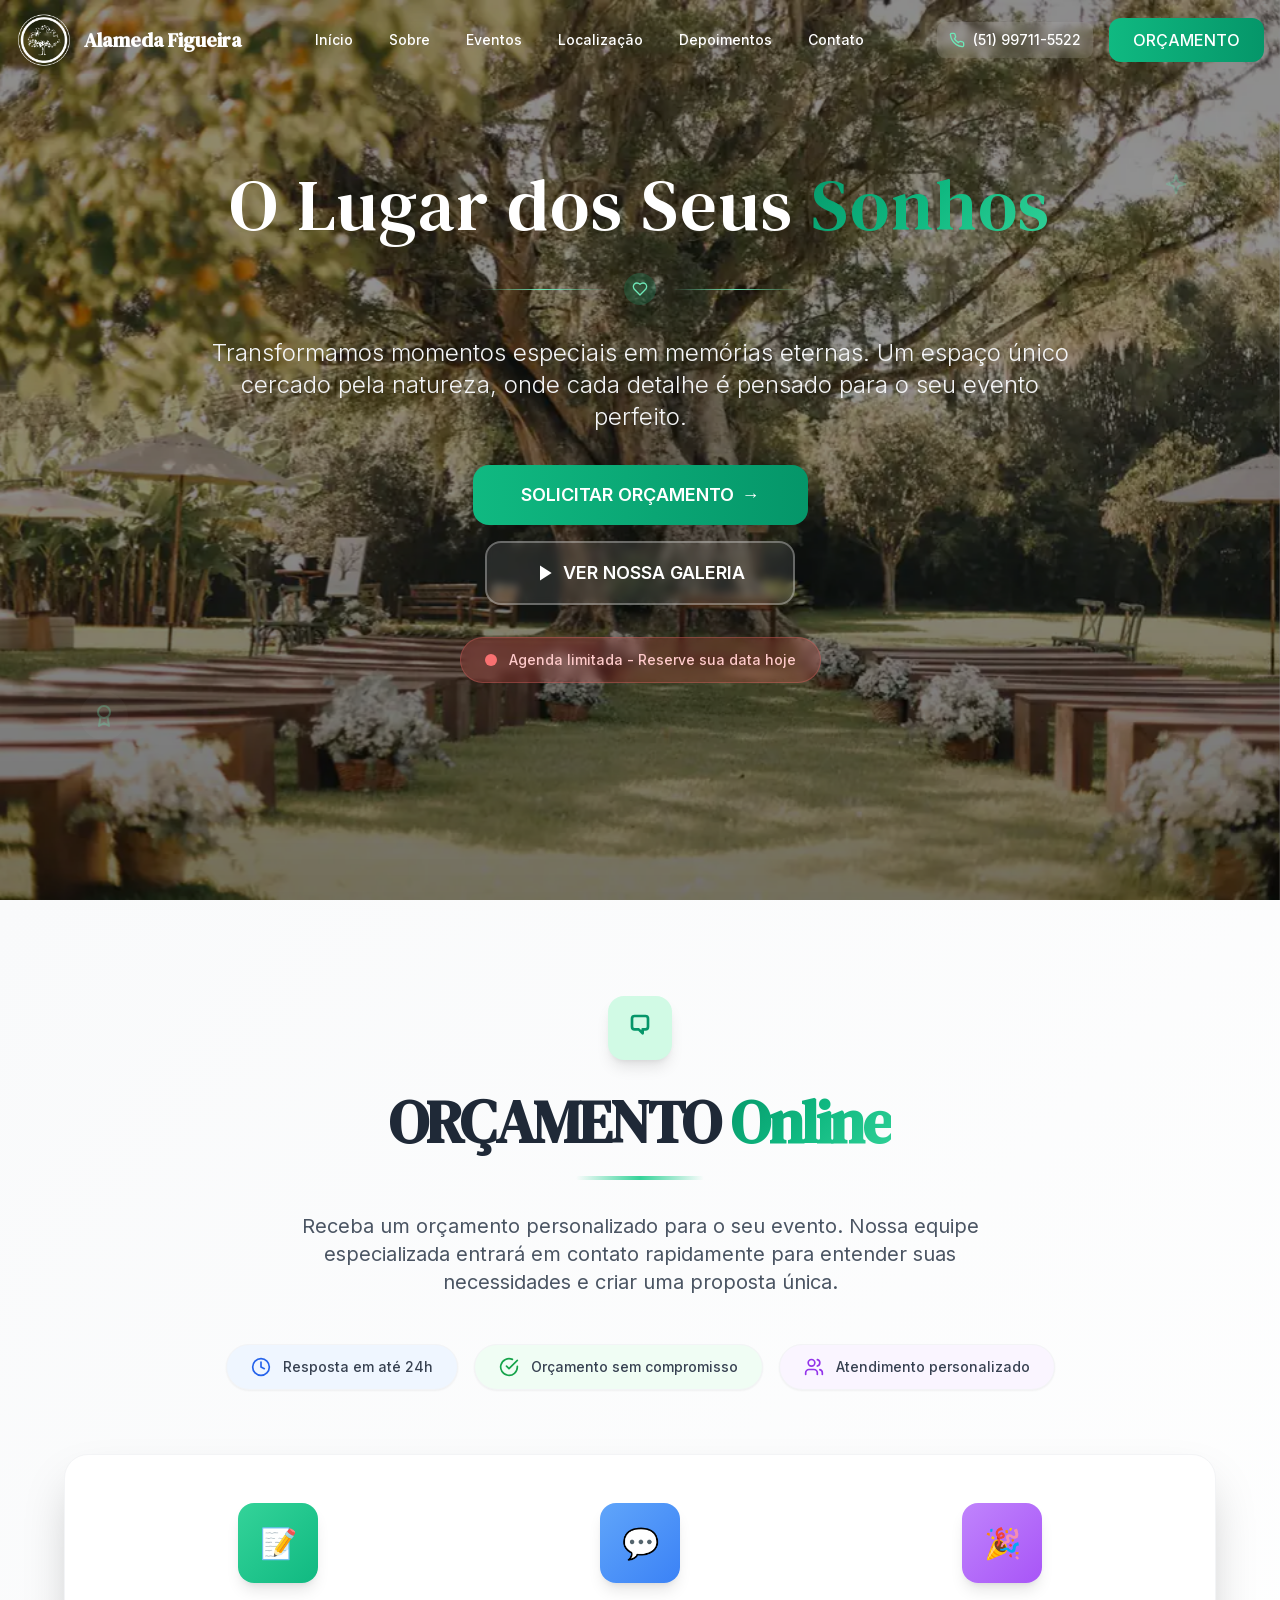
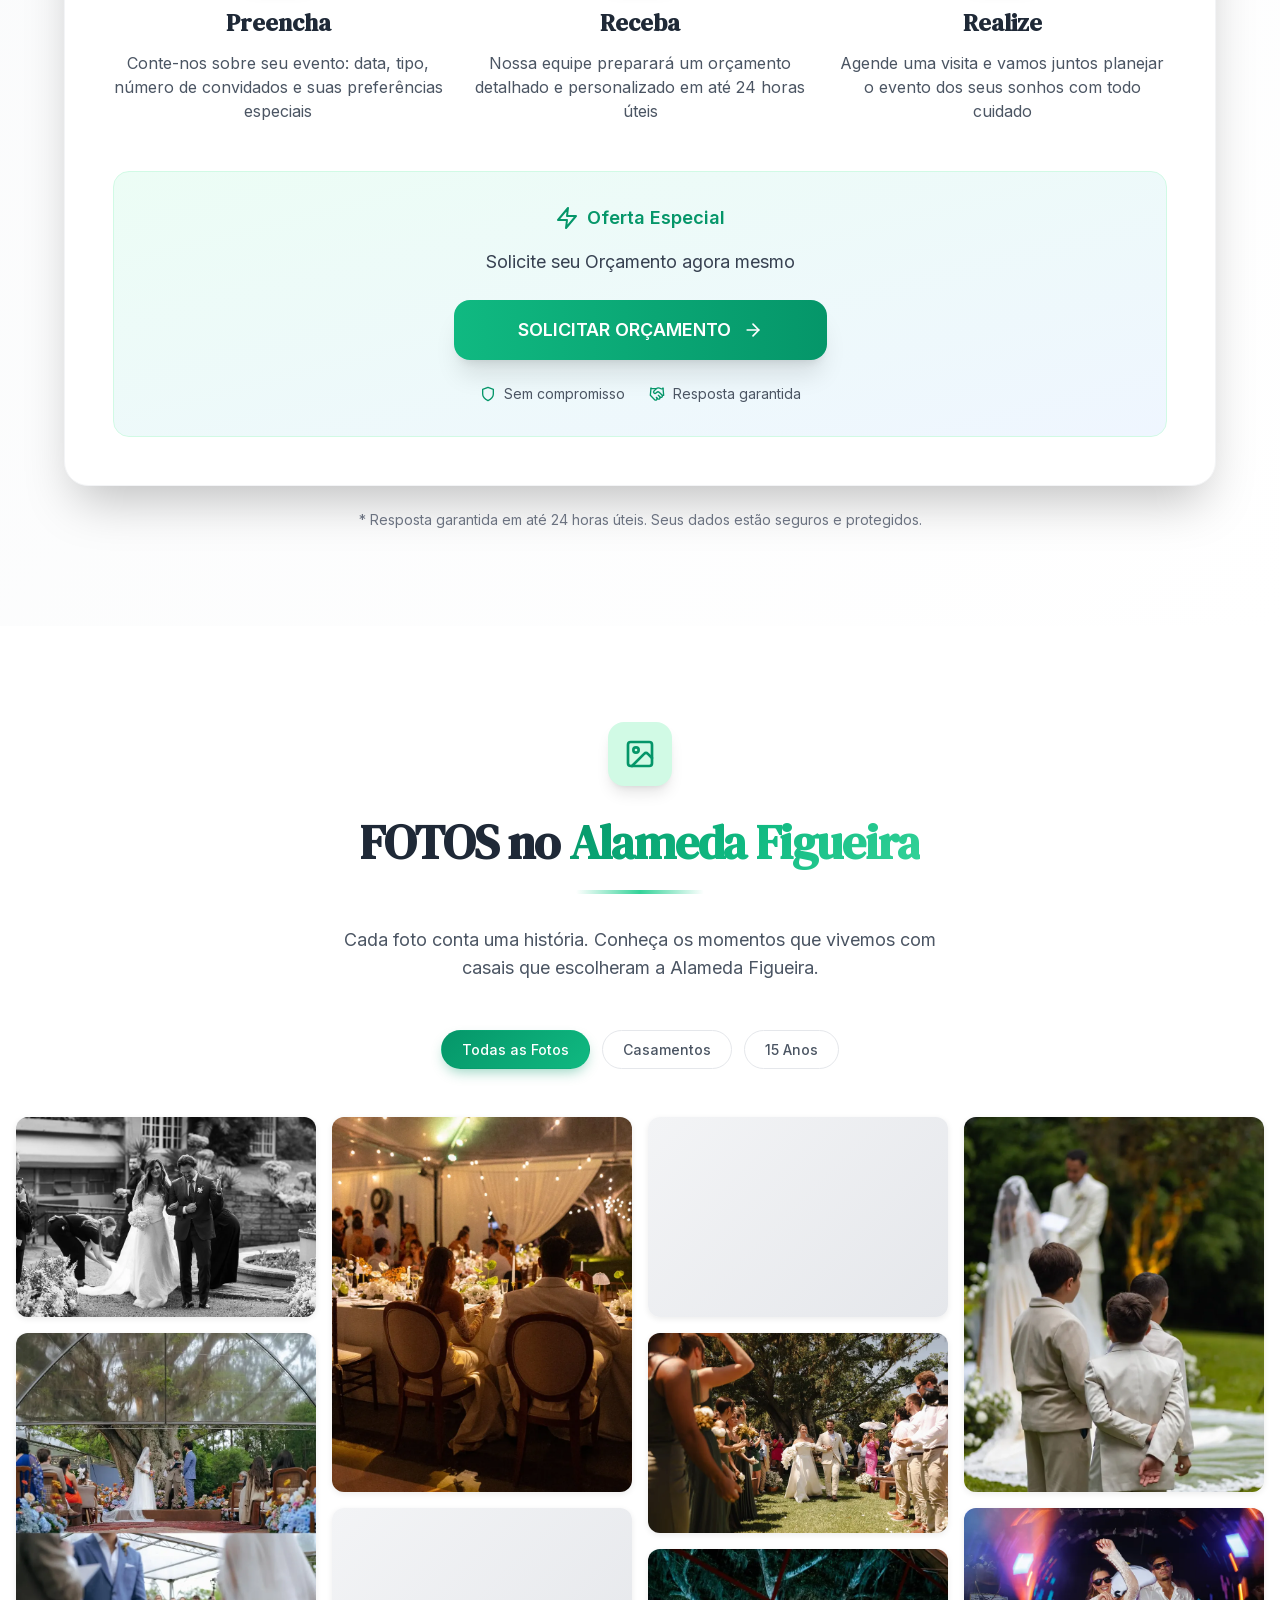
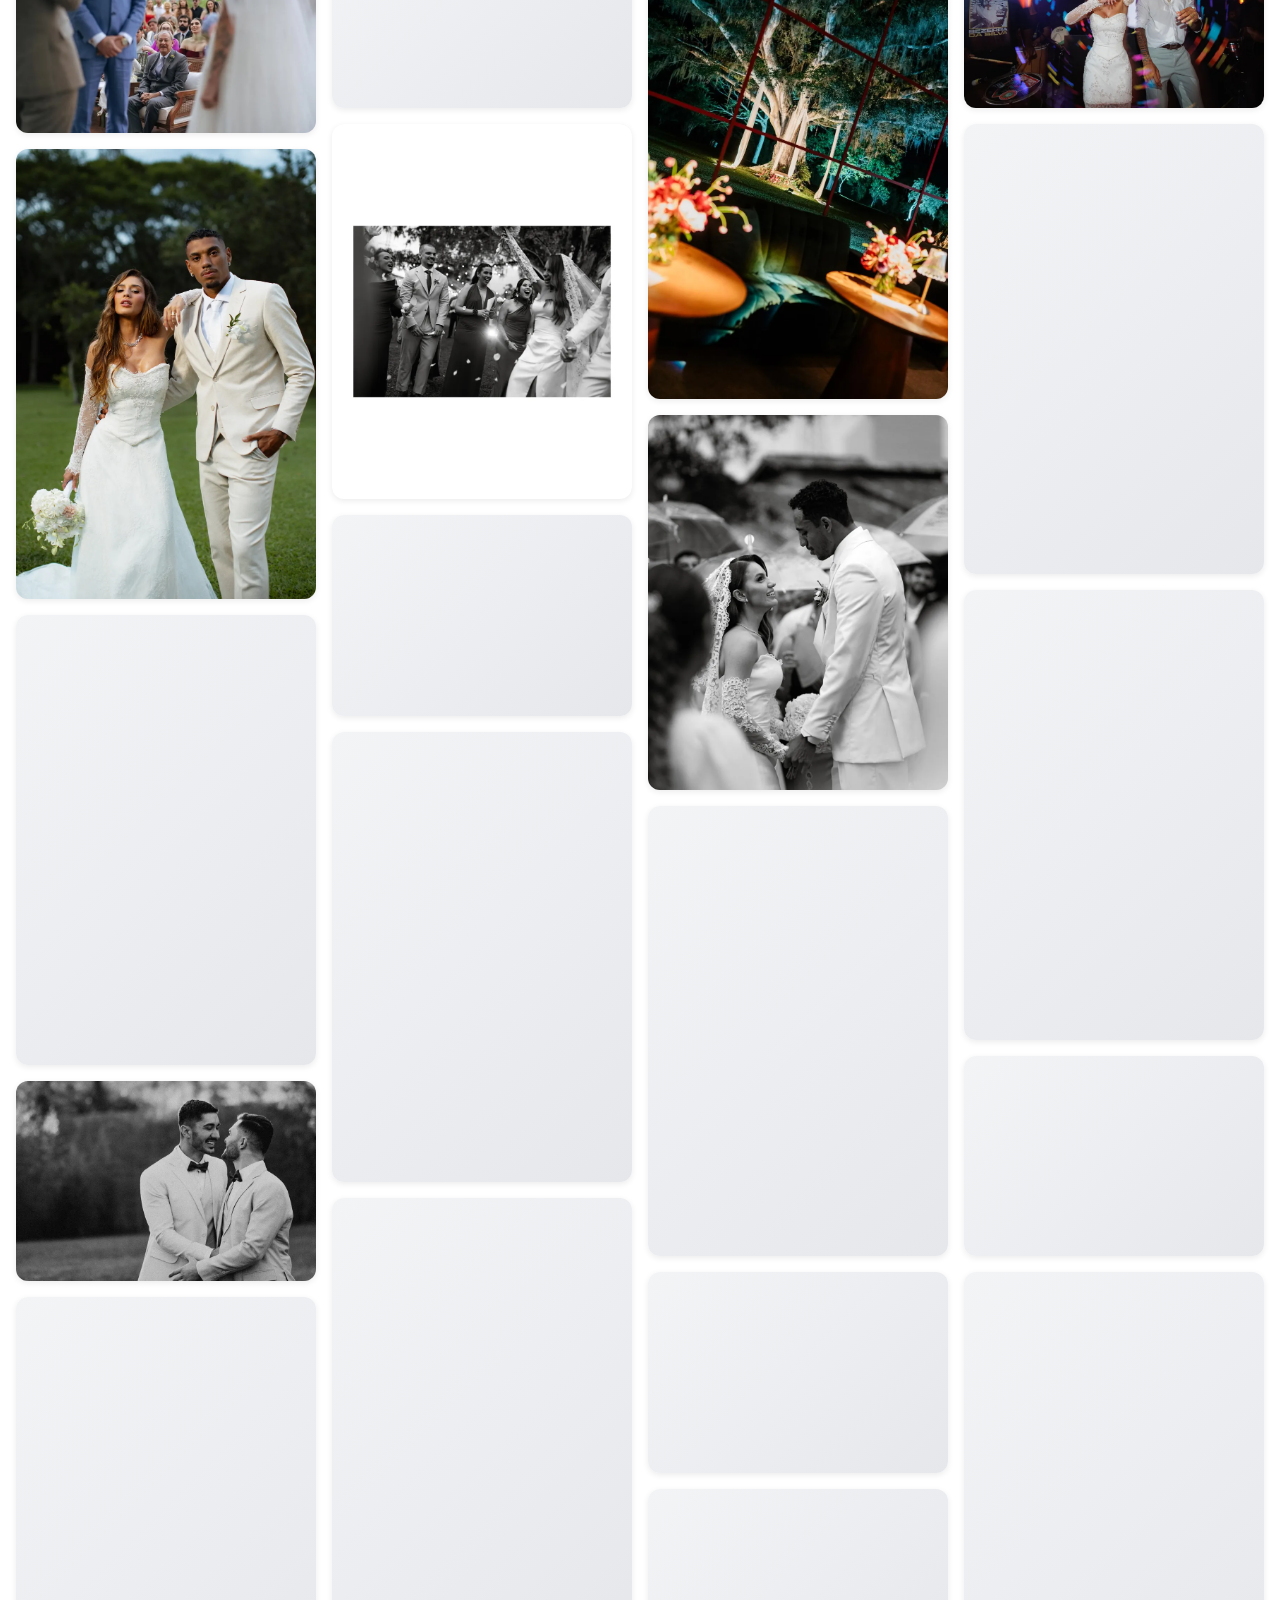
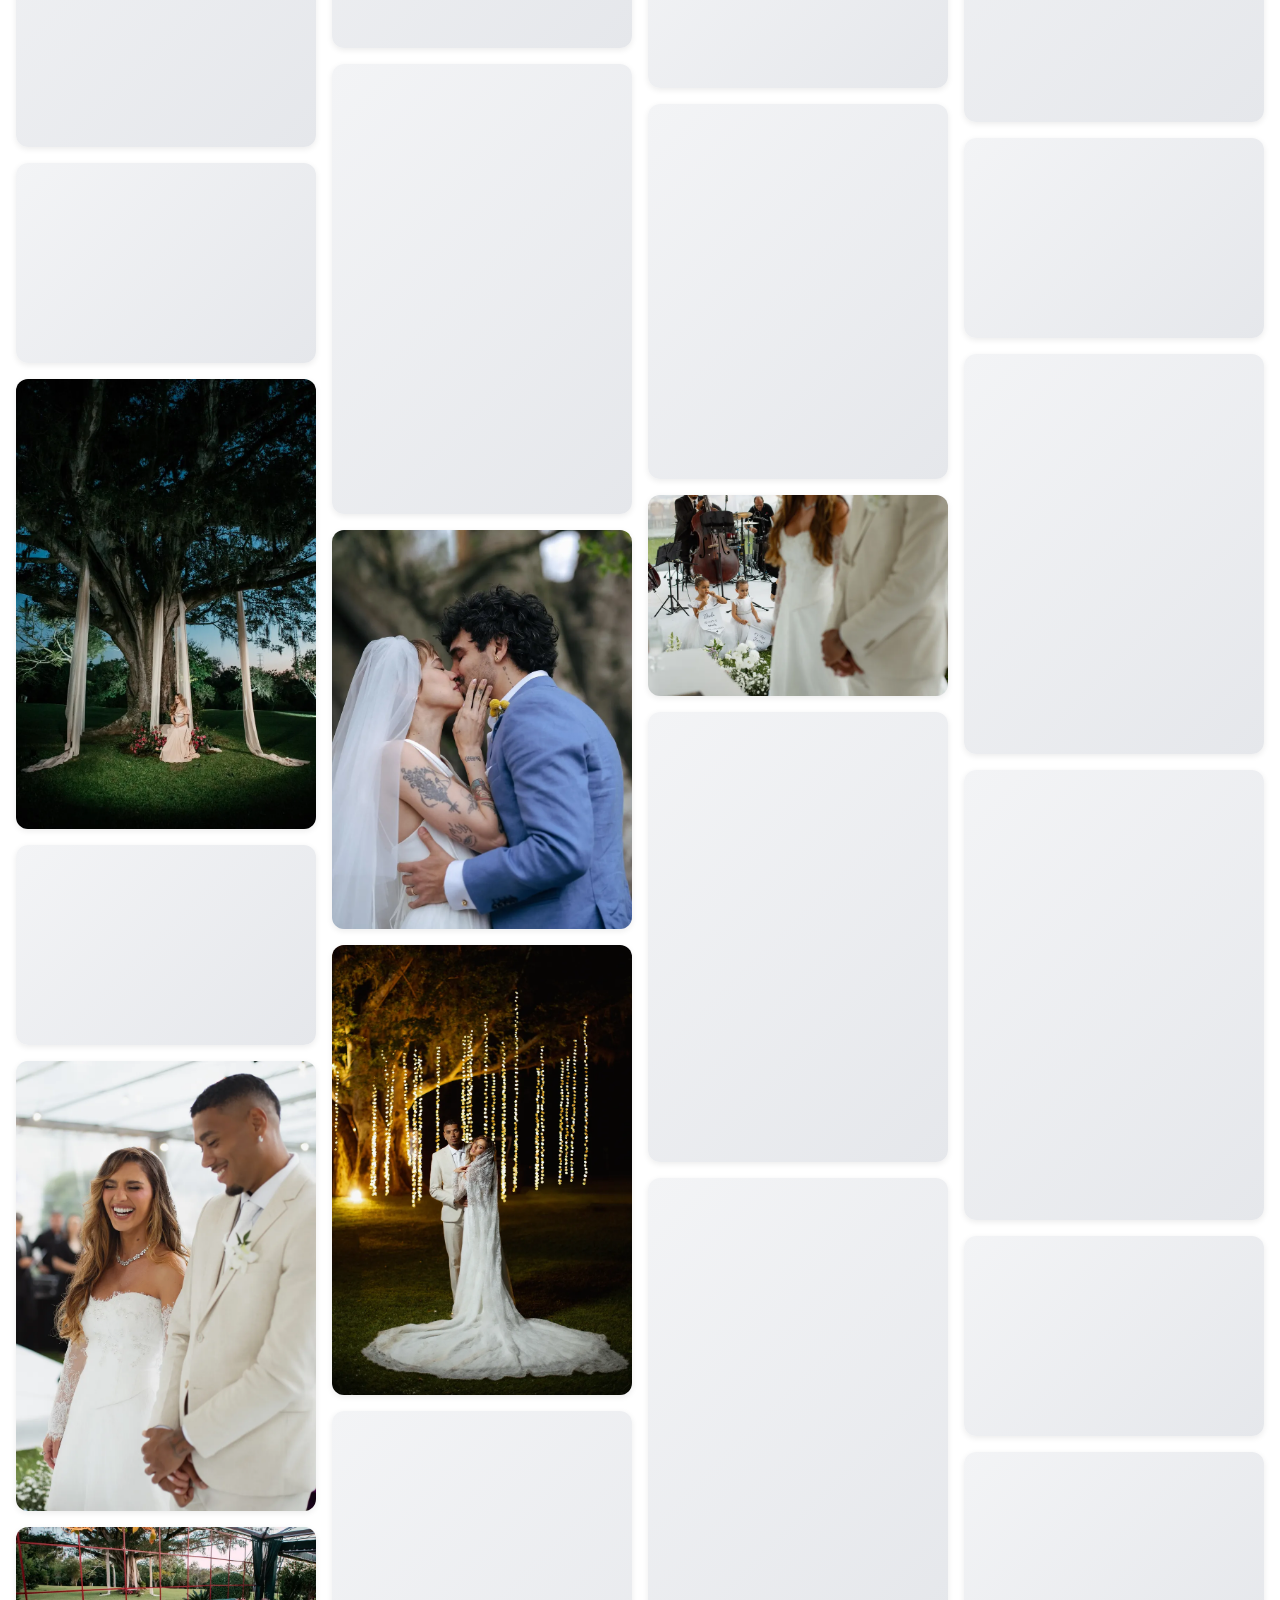
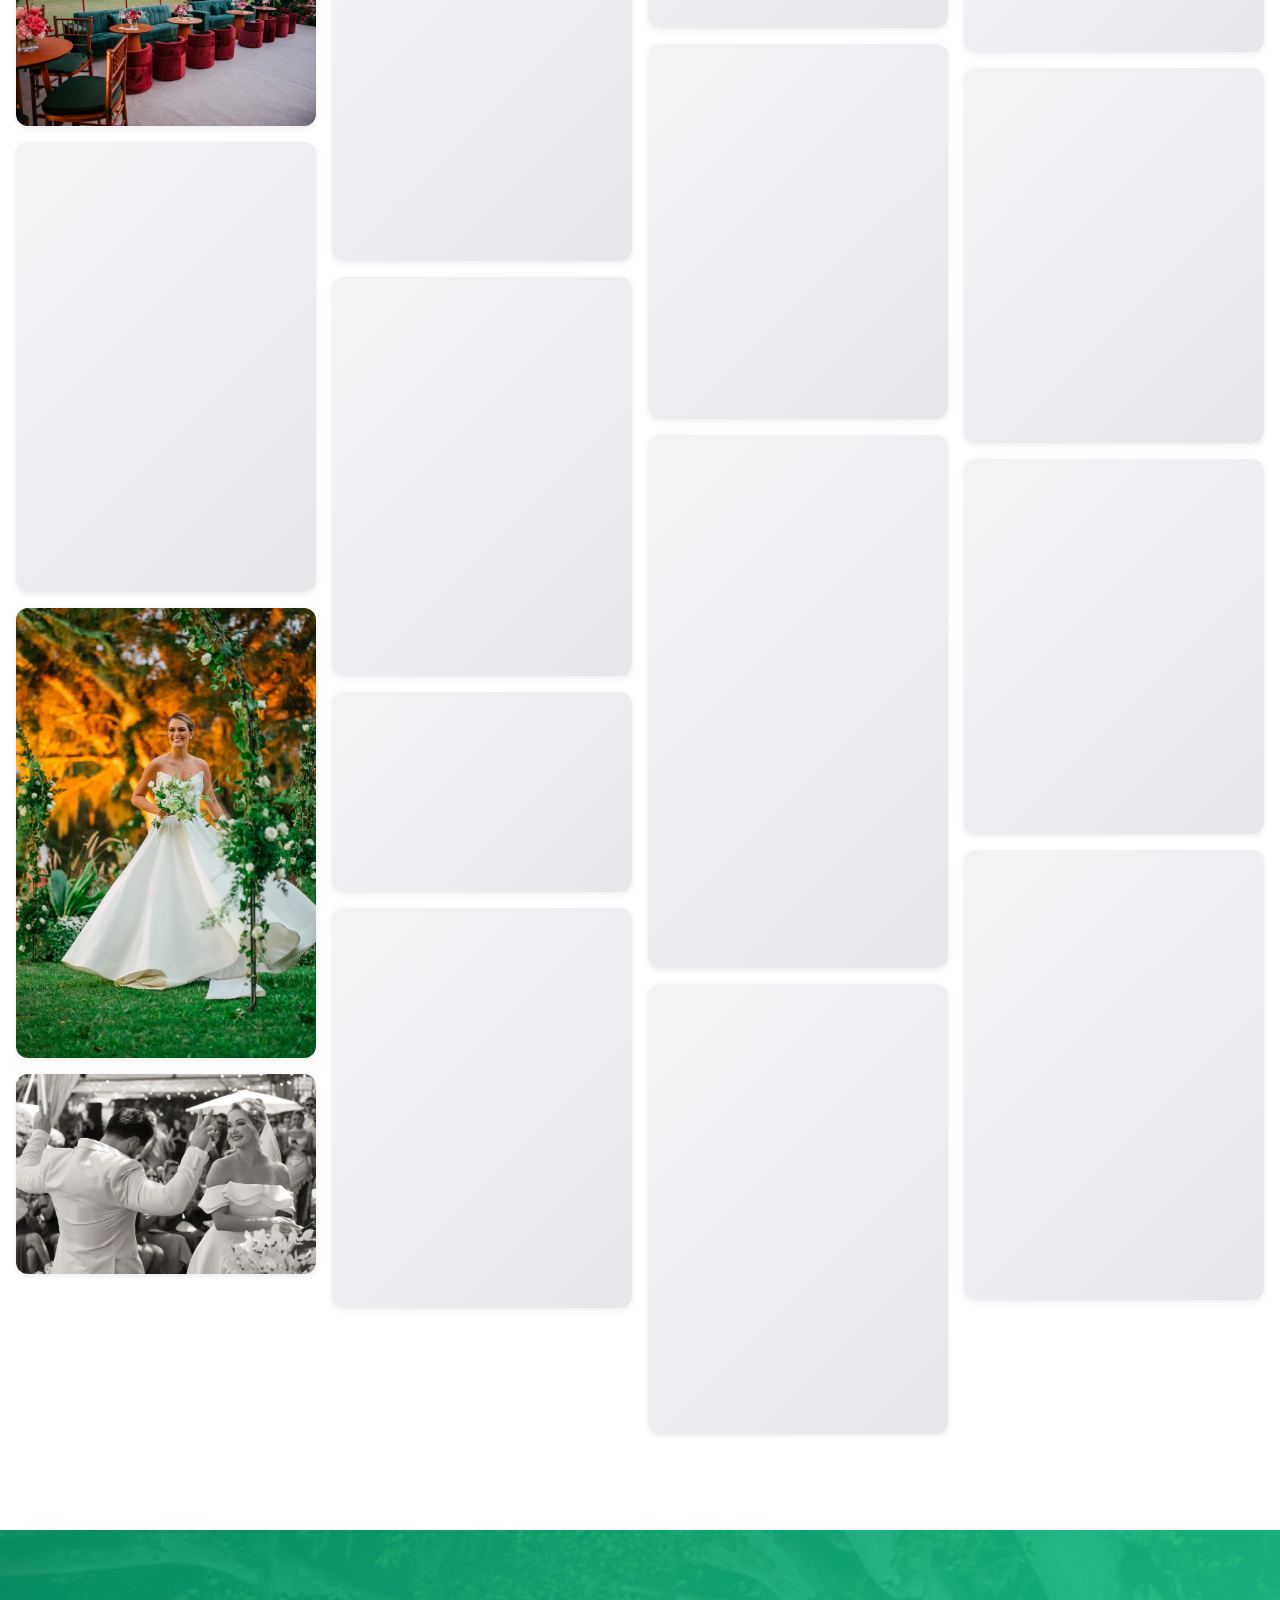
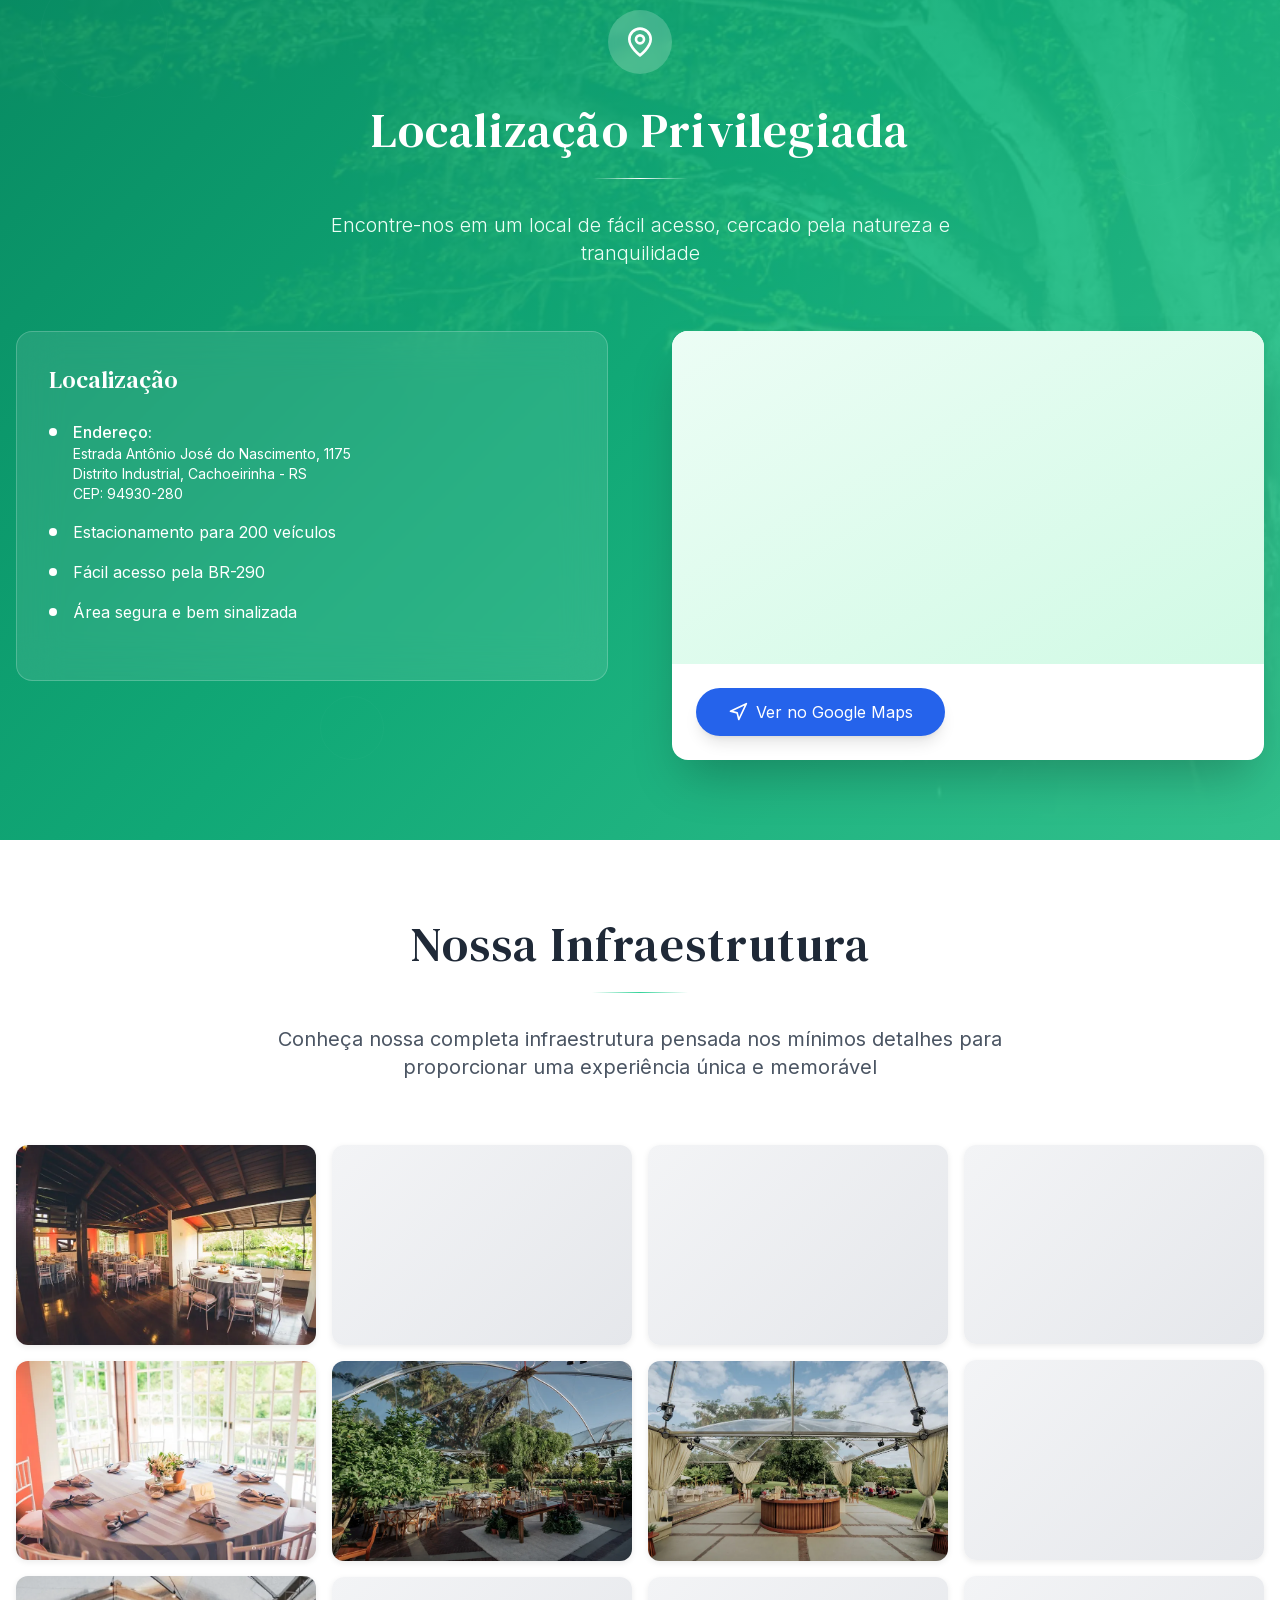
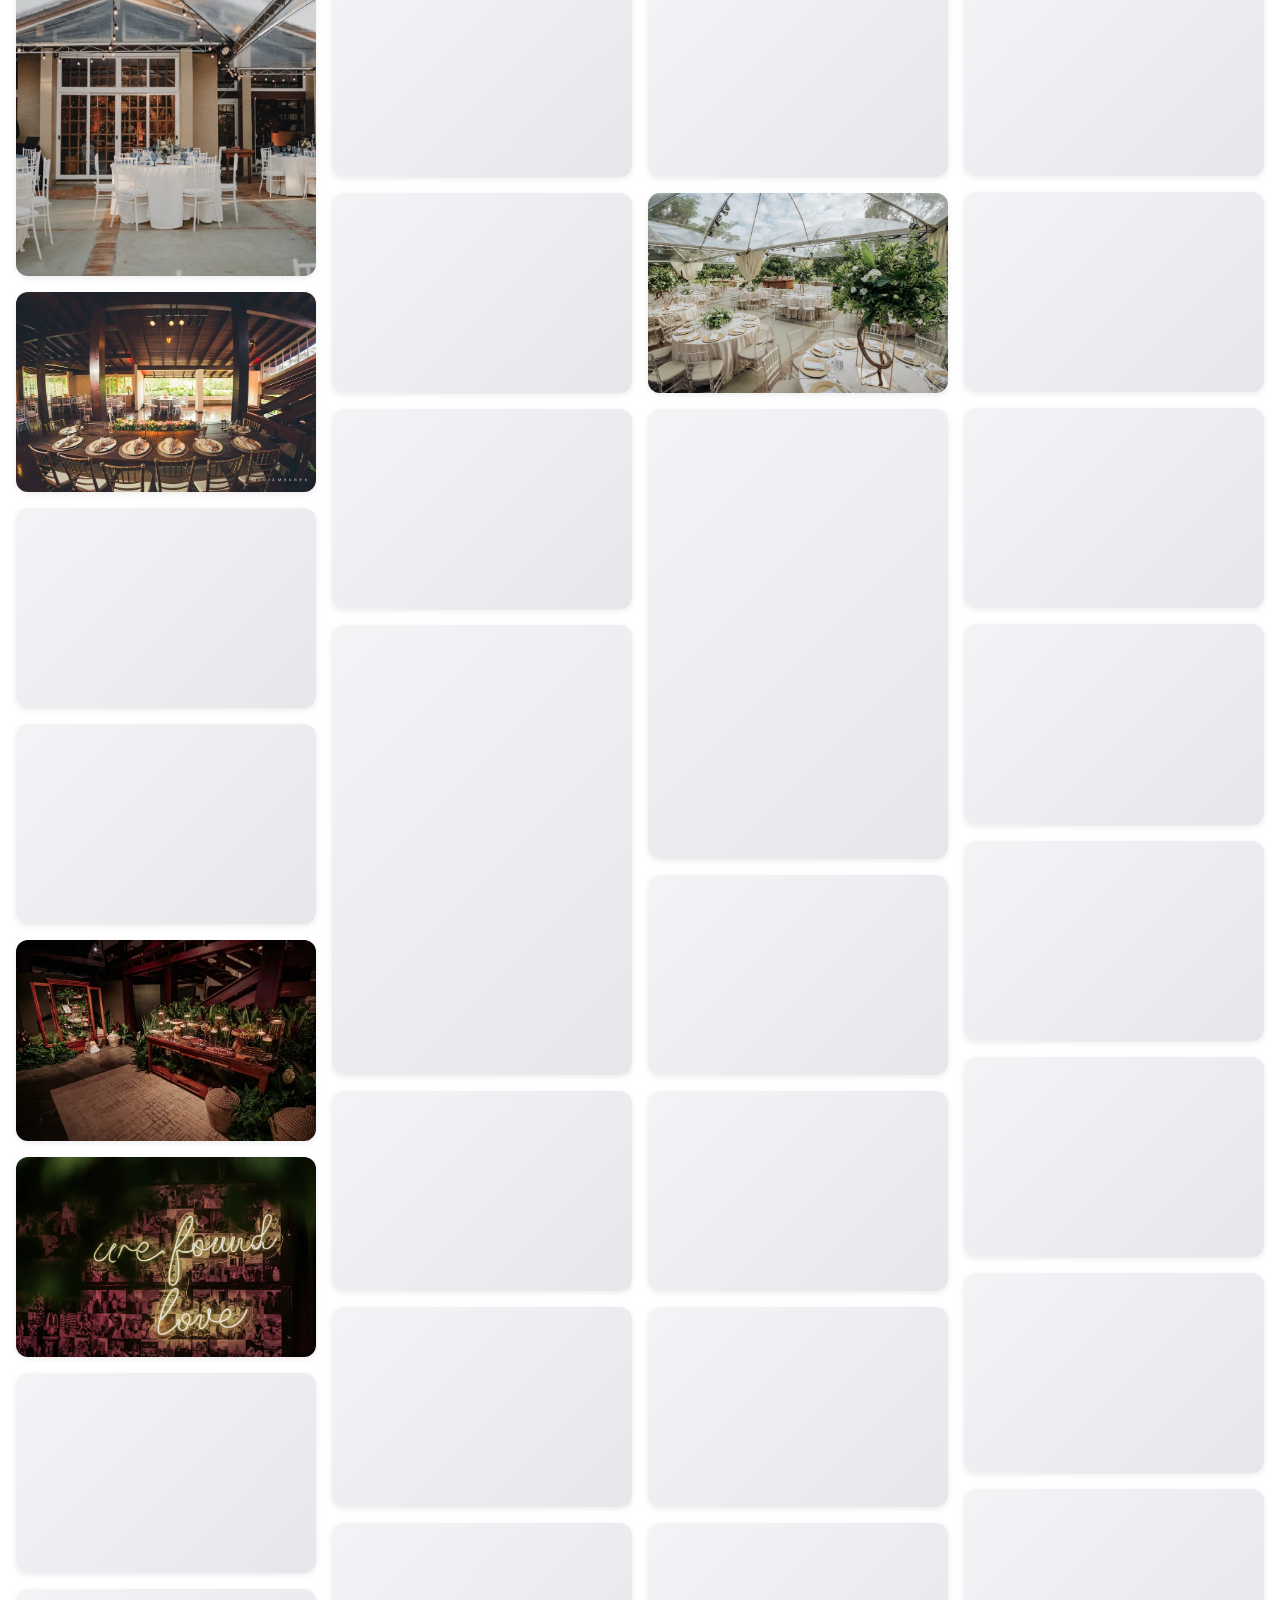
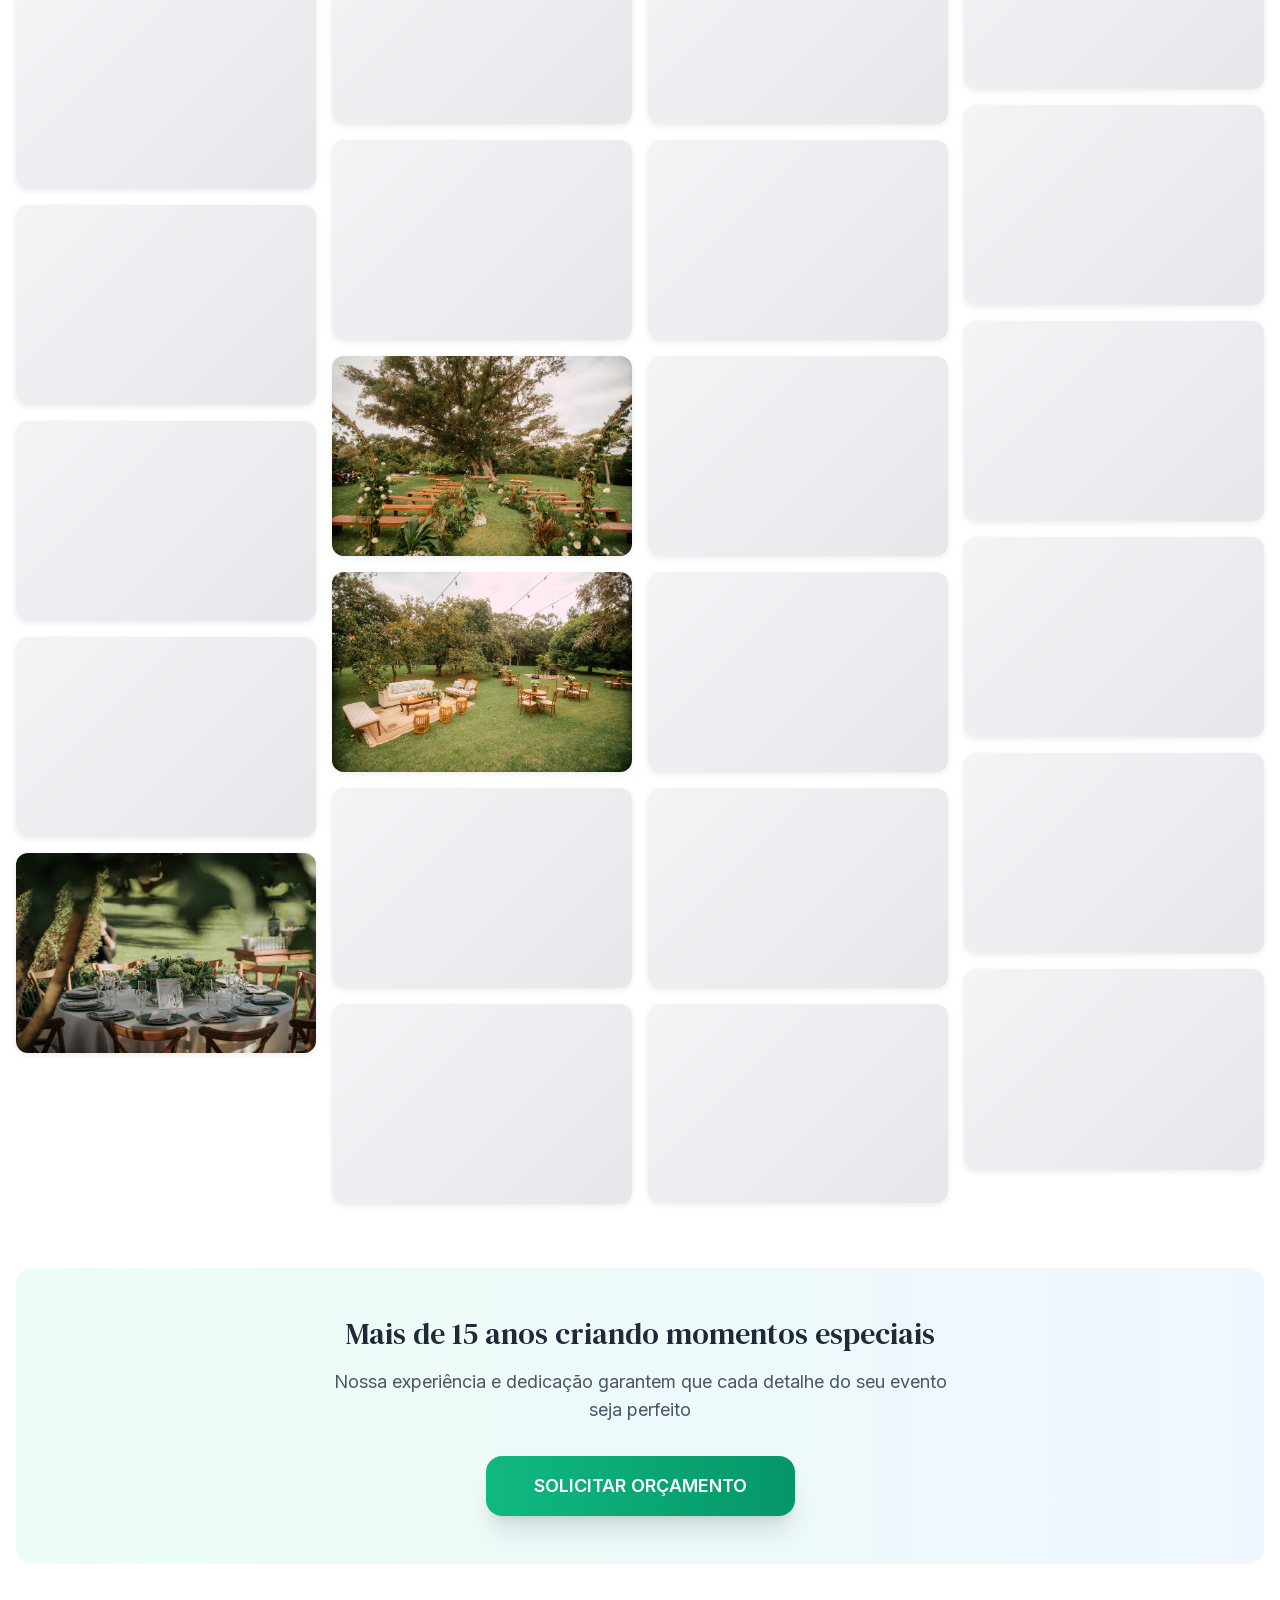
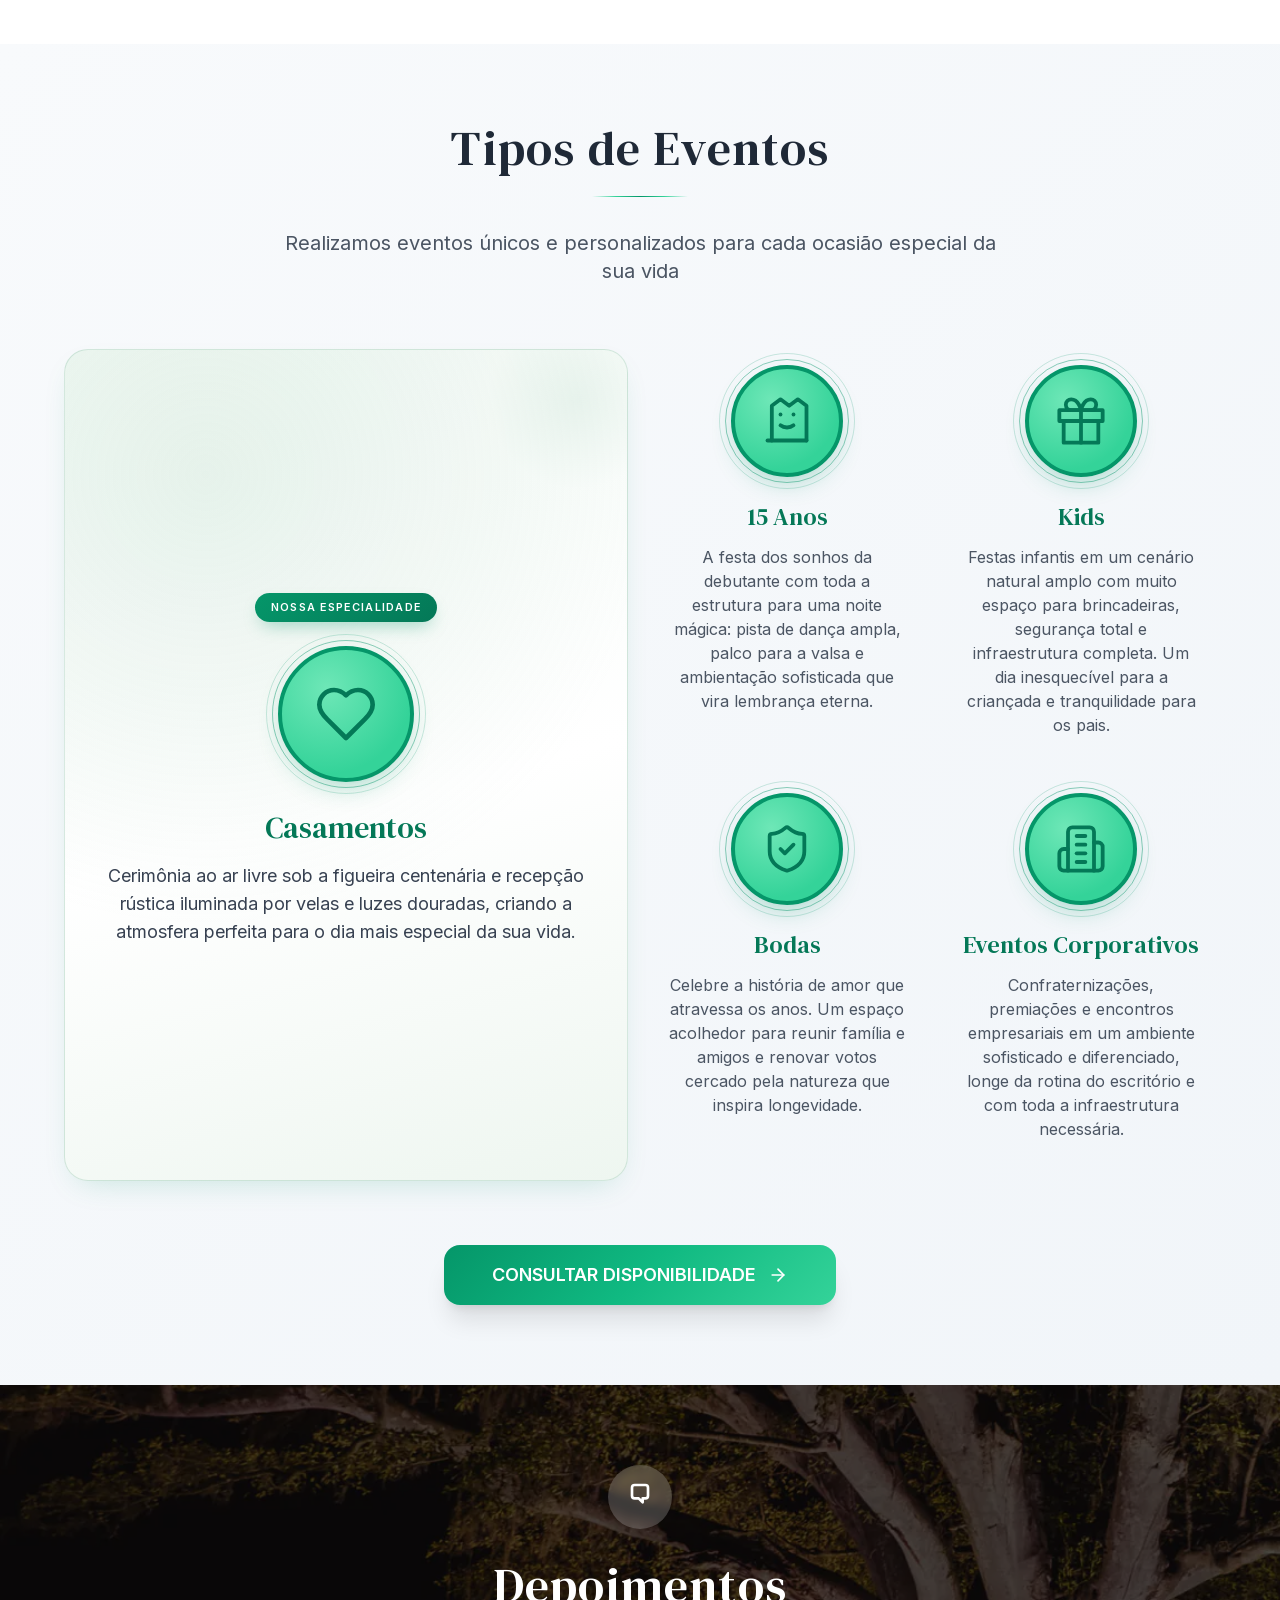
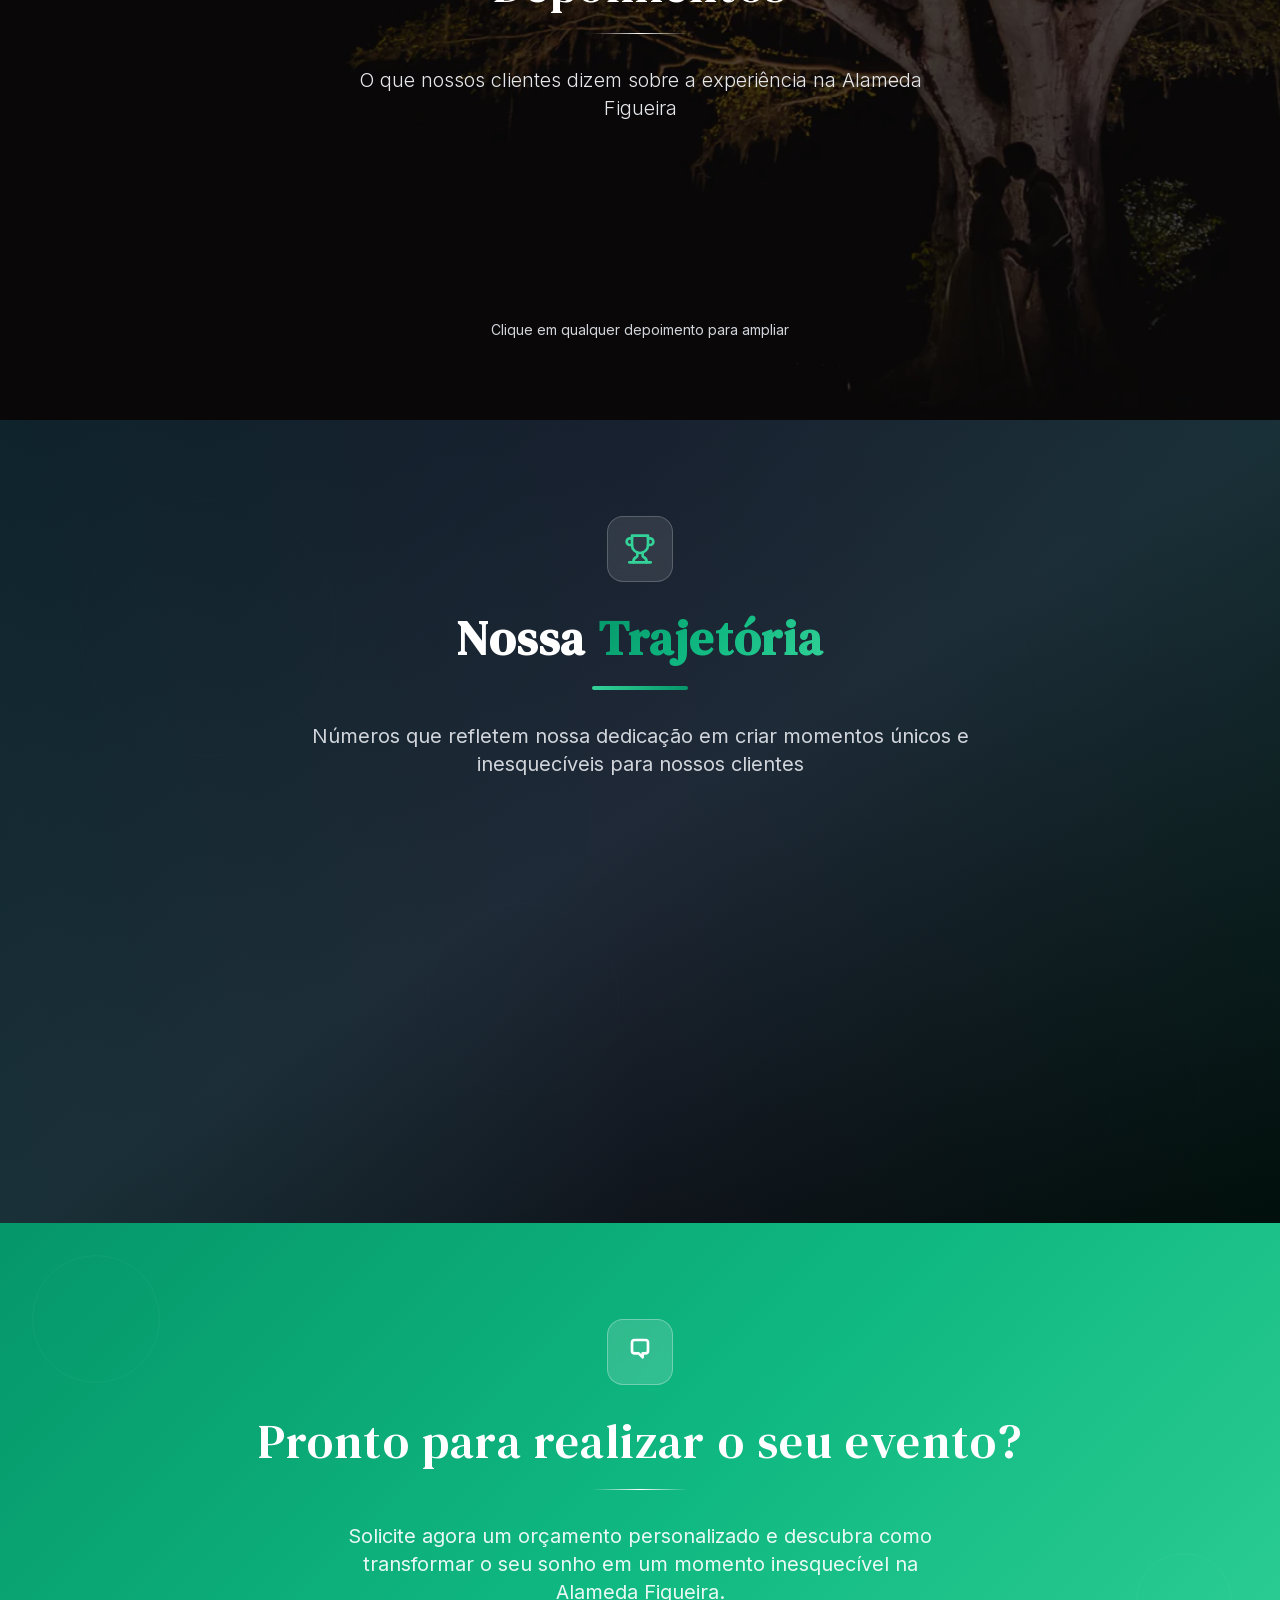
==== index.html @ 84a31dcd "Rastreio de campanhas: Meta Pixel + CAPI (padrao ACBSul) Framework FOP adaptado a geracao de contato" ====
<!DOCTYPE html>
<html lang="pt-BR">
<head>
  <meta charset="UTF-8" />
  <meta name="viewport" content="width=device-width, initial-scale=1.0" />
  <title>Alameda Figueira Eventos - Casamentos e Eventos Especiais</title>
  <meta name="description" content="Há mais de 15 anos criando momentos especiais. Espaço único para casamentos, aniversários e eventos corporativos em Cachoeirinha - RS." />

  <link rel="icon" type="image/png" sizes="32x32" href="favicon-32x32.png">
  <link rel="icon" type="image/png" sizes="16x16" href="favicon-16x16.png">
  <link rel="icon" type="image/png" sizes="192x192" href="favicon-192x192.png">
  <link rel="apple-touch-icon" sizes="180x180" href="apple-touch-icon.png">

  <link rel="preload" href="fonts/inter-variable.woff2" as="font" type="font/woff2" crossorigin>
  <link rel="preload" href="fonts/dm-serif-text-regular.woff2" as="font" type="font/woff2" crossorigin>

  <link rel="stylesheet" href="styles/tailwind.css">

  <!-- Meta Pixel + CAPI + eventos do funil (Framework FOP, padrão ACBSul).
       SEM defer: o PageView precisa sair na carga. Pixel vazio = rastreio desligado. -->
  <script>window.AF_TRACK={pixel:'1589177192962822',capi:'/api/capi',content:{name:'Alameda Figueira - Espaço de Eventos',category:'espaco-eventos',id:'alameda-figueira'}};</script>
  <script src="/assets/tracking.js"></script>

  <style>
    @font-face {
      font-family: 'Inter';
      font-style: normal;
      font-weight: 100 900;
      font-display: swap;
      src: url('fonts/inter-variable.woff2') format('woff2');
    }
    @font-face {
      font-family: 'DM Serif Text';
      font-style: normal;
      font-weight: 400;
      font-display: swap;
      src: url('fonts/dm-serif-text-regular.woff2') format('woff2');
    }
    body { font-family: 'Inter', sans-serif; }
    .font-dm-serif { font-family: 'DM Serif Text', serif; }
    .font-inter { font-family: 'Inter', sans-serif; }

    html { scroll-behavior: smooth; }

    .glass-effect {
      background: rgba(255, 255, 255, 0.1);
      backdrop-filter: blur(20px);
      border: 1px solid rgba(255, 255, 255, 0.2);
    }

    .gradient-text {
      background: linear-gradient(135deg, #059669, #10b981, #34d399);
      -webkit-background-clip: text;
      -webkit-text-fill-color: transparent;
      background-clip: text;
    }

    .section-gradient {
      background: linear-gradient(135deg, #f8fafc 0%, #f1f5f9 100%);
    }

    .green-gradient {
      background: linear-gradient(135deg, #059669 0%, #10b981 50%, #34d399 100%);
    }

    .card-hover {
      transition: all 0.4s cubic-bezier(0.4, 0, 0.2, 1);
    }
    .card-hover:hover {
      transform: translateY(-12px) scale(1.02);
      box-shadow: 0 32px 64px -12px rgba(0, 0, 0, 0.25);
    }

    .floating-animation { animation: float 8s ease-in-out infinite; }
    @keyframes float {
      0%, 100% { transform: translateY(0) rotate(0); }
      25% { transform: translateY(-10px) rotate(1deg); }
      50% { transform: translateY(-20px) rotate(0); }
      75% { transform: translateY(-10px) rotate(-1deg); }
    }

    ::-webkit-scrollbar { width: 8px; }
    ::-webkit-scrollbar-track { background: #f1f1f1; }
    ::-webkit-scrollbar-thumb { background: #059669; border-radius: 4px; }
    ::-webkit-scrollbar-thumb:hover { background: #047857; }
    ::selection { background-color: #059669; color: white; }

    .stat-card.is-visible { opacity: 1; transform: translateY(0); }
    .stat-card { opacity: 0; transform: translateY(2rem); transition: all 700ms; }

    /* Photo Gallery */
    .gallery-filter {
      padding: 0.5rem 1.25rem;
      border-radius: 9999px;
      font-family: 'Inter', sans-serif;
      font-size: 0.875rem;
      font-weight: 500;
      color: #4b5563;
      background: white;
      border: 1px solid #e5e7eb;
      cursor: pointer;
      transition: all 250ms ease;
      white-space: nowrap;
    }
    .gallery-filter:hover { border-color: #10b981; color: #059669; }
    .gallery-filter.is-active {
      background: linear-gradient(135deg, #059669, #10b981);
      color: white;
      border-color: transparent;
      box-shadow: 0 6px 14px -4px rgba(5, 150, 105, 0.45);
    }

    .gallery-grid {
      column-count: 4;
      column-gap: 1rem;
    }
    .gallery-item {
      break-inside: avoid;
      margin-bottom: 1rem;
      border-radius: 0.75rem;
      overflow: hidden;
      cursor: pointer;
      position: relative;
      opacity: 0;
      transform: translateY(28px);
      transition: opacity 700ms cubic-bezier(0.4, 0, 0.2, 1),
                  transform 700ms cubic-bezier(0.4, 0, 0.2, 1);
      background: linear-gradient(135deg, #f3f4f6, #e5e7eb);
      box-shadow: 0 2px 6px rgba(0, 0, 0, 0.08);
      min-height: 120px;
    }
    .gallery-item.is-visible { opacity: 1; transform: translateY(0); }
    .gallery-item img {
      width: 100%;
      display: block;
      transition: transform 500ms cubic-bezier(0.4, 0, 0.2, 1), filter 300ms ease;
    }
    .gallery-item:hover img { transform: scale(1.05); filter: brightness(1.06); }
    .gallery-item.is-filtered-out { display: none; }

    @media (max-width: 1023px) {
      .gallery-grid { column-count: 2; column-gap: 0.75rem; }
      .gallery-item { margin-bottom: 0.75rem; }
    }
    @media (max-width: 639px) {
      .gallery-grid {
        column-count: unset;
        display: flex;
        overflow-x: auto;
        scroll-snap-type: x mandatory;
        align-items: flex-start;
        gap: 0.75rem;
        padding: 0.25rem 1rem 1.25rem;
        margin: 0 -1rem;
        scrollbar-width: thin;
        scrollbar-color: #059669 transparent;
        -webkit-overflow-scrolling: touch;
      }
      .gallery-grid::-webkit-scrollbar { height: 6px; }
      .gallery-grid::-webkit-scrollbar-track { background: transparent; }
      .gallery-grid::-webkit-scrollbar-thumb { background: #10b981; border-radius: 3px; }
      .gallery-item {
        flex: 0 0 82%;
        max-width: 82%;
        scroll-snap-align: center;
        margin-bottom: 0 !important;
        aspect-ratio: 4 / 5;
        min-height: 0;
        background: linear-gradient(135deg, #e5e7eb, #d1d5db);
      }
      .gallery-item img {
        width: 100%;
        height: 100%;
        object-fit: cover;
        object-position: center;
      }
      .gallery-item:hover img { transform: none; filter: none; }
    }

    /* Lightbox */
    .lightbox {
      position: fixed;
      inset: 0;
      background: rgba(0, 0, 0, 0.95);
      z-index: 100;
      display: none;
      align-items: center;
      justify-content: center;
      padding: 1rem;
    }
    .lightbox.is-open { display: flex; animation: lb-fade 220ms ease; }
    @keyframes lb-fade { from { opacity: 0; } to { opacity: 1; } }
    .lightbox-img {
      max-width: min(92vw, 1400px);
      max-height: 86vh;
      width: auto;
      height: auto;
      object-fit: contain;
      border-radius: 8px;
      box-shadow: 0 25px 60px -12px rgba(0, 0, 0, 0.85);
      user-select: none;
      -webkit-user-drag: none;
      touch-action: pan-y;
    }
    .lightbox-btn {
      position: absolute;
      background: rgba(255, 255, 255, 0.1);
      border: 1px solid rgba(255, 255, 255, 0.22);
      color: white;
      width: 48px;
      height: 48px;
      border-radius: 9999px;
      cursor: pointer;
      display: flex;
      align-items: center;
      justify-content: center;
      font-size: 1.6rem;
      font-weight: 300;
      line-height: 1;
      backdrop-filter: blur(10px);
      -webkit-backdrop-filter: blur(10px);
      transition: all 200ms ease;
      z-index: 101;
      padding: 0;
    }
    .lightbox-btn:hover { background: rgba(255, 255, 255, 0.22); transform: scale(1.08); }
    .lightbox-close { top: 1rem; right: 1rem; }
    .lightbox-prev { left: 1rem; top: 50%; transform: translateY(-50%); }
    .lightbox-next { right: 1rem; top: 50%; transform: translateY(-50%); }
    .lightbox-prev:hover { transform: translateY(-50%) scale(1.08); }
    .lightbox-next:hover { transform: translateY(-50%) scale(1.08); }
    .lightbox-counter {
      position: absolute;
      bottom: 1rem;
      left: 50%;
      transform: translateX(-50%);
      color: white;
      background: rgba(0, 0, 0, 0.55);
      padding: 0.45rem 0.95rem;
      border-radius: 9999px;
      font-size: 0.875rem;
      font-family: 'Inter', sans-serif;
      backdrop-filter: blur(10px);
      -webkit-backdrop-filter: blur(10px);
    }
    @media (max-width: 640px) {
      .lightbox-btn { width: 42px; height: 42px; font-size: 1.3rem; }
      .lightbox-prev { left: 0.5rem; }
      .lightbox-next { right: 0.5rem; }
      .lightbox-close { top: 0.5rem; right: 0.5rem; }
    }
    body.lightbox-open { overflow: hidden; }

    /* Depoimentos (cards de imagem) */
    .testimonials-grid {
      display: grid;
      grid-template-columns: 1fr;
      gap: 1.5rem;
      max-width: 80rem;
      margin: 0 auto;
      align-items: start;
    }
    @media (min-width: 640px) {
      .testimonials-grid { grid-template-columns: repeat(2, minmax(0, 1fr)); gap: 1.75rem; }
    }
    @media (min-width: 1024px) {
      .testimonials-grid { grid-template-columns: repeat(4, minmax(0, 1fr)); gap: 1.5rem; }
    }
    .testimonial-card {
      position: relative;
      background: white;
      border-radius: 1rem;
      overflow: hidden;
      cursor: pointer;
      box-shadow: 0 14px 40px -10px rgba(0, 0, 0, 0.55);
      border: 1px solid rgba(255, 255, 255, 0.12);
      padding: 10px 10px 0;
      transition: transform 400ms cubic-bezier(0.4, 0, 0.2, 1), box-shadow 400ms ease;
      display: flex;
      flex-direction: column;
      opacity: 0;
      transform: translateY(20px);
    }
    .testimonial-card.is-visible {
      opacity: 1;
      transform: translateY(0);
      transition: opacity 700ms ease, transform 700ms cubic-bezier(0.4, 0, 0.2, 1), box-shadow 400ms ease;
    }
    .testimonial-card:hover {
      transform: translateY(-8px);
      box-shadow: 0 28px 56px -10px rgba(0, 0, 0, 0.65);
    }
    .testimonial-img-wrap {
      position: relative;
      width: 100%;
      overflow: hidden;
      border-radius: 0.55rem;
      background: linear-gradient(135deg, #f9fafb, #f3f4f6);
    }
    .testimonial-img {
      width: 100%;
      height: auto;
      display: block;
    }
    .testimonial-expand {
      position: absolute;
      top: 0.7rem;
      right: 0.7rem;
      width: 36px;
      height: 36px;
      background: rgba(255, 255, 255, 0.94);
      border-radius: 9999px;
      display: flex;
      align-items: center;
      justify-content: center;
      z-index: 2;
      color: var(--alameda-sage-dark);
      opacity: 0;
      transform: scale(0.85);
      transition: opacity 250ms ease, transform 250ms ease;
      -webkit-backdrop-filter: blur(6px);
      backdrop-filter: blur(6px);
      box-shadow: 0 4px 12px rgba(0, 0, 0, 0.18);
    }
    .testimonial-card:hover .testimonial-expand,
    .testimonial-card:focus-visible .testimonial-expand {
      opacity: 1;
      transform: scale(1);
    }
    .testimonial-caption {
      padding: 0.9rem 0.5rem 1rem;
      margin: 0 -10px;
      text-align: center;
      background: white;
    }
    .testimonial-caption h4 {
      font-family: 'DM Serif Text', serif;
      font-size: 1.05rem;
      line-height: 1.25;
      color: var(--alameda-sage-dark);
      margin-bottom: 0.2rem;
    }
    .testimonial-caption p {
      font-family: 'Inter', sans-serif;
      font-size: 0.8rem;
      color: #6b7280;
    }
    @media (max-width: 639px) {
      .testimonials-grid {
        display: flex;
        grid-template-columns: unset;
        overflow-x: auto;
        scroll-snap-type: x mandatory;
        align-items: flex-start;
        gap: 1rem;
        padding: 0.25rem 1rem 1.25rem;
        margin: 0 -1rem;
        scrollbar-width: thin;
        scrollbar-color: rgba(255, 255, 255, 0.5) transparent;
        -webkit-overflow-scrolling: touch;
      }
      .testimonials-grid::-webkit-scrollbar { height: 6px; }
      .testimonials-grid::-webkit-scrollbar-track { background: transparent; }
      .testimonials-grid::-webkit-scrollbar-thumb { background: rgba(255, 255, 255, 0.5); border-radius: 3px; }
      .testimonial-card {
        flex: 0 0 80%;
        max-width: 80%;
        scroll-snap-align: center;
      }
      .testimonial-expand { opacity: 1; transform: scale(1); }
    }

    /* Event Type Icons (paleta emerald da seção Localização) */
    :root {
      --alameda-leaf: #34d399;
      --alameda-leaf-light: #6ee7b7;
      --alameda-sage: #059669;
      --alameda-sage-dark: #047857;
    }
    .event-icon-card {
      text-align: center;
      padding: 1rem 0.5rem;
      transition: transform 400ms cubic-bezier(0.4, 0, 0.2, 1);
    }
    .event-icon-wrap {
      width: 7rem;
      height: 7rem;
      border-radius: 9999px;
      background: radial-gradient(circle at 35% 30%, var(--alameda-leaf-light) 0%, var(--alameda-leaf) 70%);
      border: 4px solid var(--alameda-sage);
      display: flex;
      align-items: center;
      justify-content: center;
      position: relative;
      margin: 0 auto 1.5rem;
      transition: all 450ms cubic-bezier(0.4, 0, 0.2, 1);
      box-shadow: 0 10px 28px -10px rgba(5, 150, 105, 0.45);
    }
    .event-icon-wrap::before {
      content: '';
      position: absolute;
      inset: -10px;
      border-radius: 9999px;
      border: 1.5px solid var(--alameda-sage);
      opacity: 0.45;
      transition: all 450ms ease;
    }
    .event-icon-wrap::after {
      content: '';
      position: absolute;
      inset: -16px;
      border-radius: 9999px;
      border: 1px solid var(--alameda-sage);
      opacity: 0.2;
      transition: all 450ms ease;
    }
    .event-icon-wrap svg {
      width: 3.25rem;
      height: 3.25rem;
      color: var(--alameda-sage-dark);
      stroke-width: 1.75;
      position: relative;
      z-index: 1;
    }
    .event-icon-card:hover .event-icon-wrap {
      transform: translateY(-6px) scale(1.04);
      box-shadow: 0 20px 38px -10px rgba(5, 150, 105, 0.55);
    }
    .event-icon-card:hover .event-icon-wrap::before { opacity: 0.7; inset: -12px; }
    .event-icon-card:hover .event-icon-wrap::after { opacity: 0.35; inset: -20px; }
    .event-icon-card h3 {
      color: var(--alameda-sage-dark);
      transition: color 300ms ease;
    }
    .event-icon-card:hover h3 { color: var(--alameda-sage); }
    @media (max-width: 640px) {
      .event-icon-wrap { width: 6rem; height: 6rem; }
      .event-icon-wrap svg { width: 2.75rem; height: 2.75rem; }
    }

    /* Bento Grid for Tipos de Eventos */
    .event-bento-grid {
      display: grid;
      grid-template-columns: 1fr;
      gap: 1.25rem;
      max-width: 72rem;
      margin: 0 auto;
    }
    @media (min-width: 640px) {
      .event-bento-grid {
        grid-template-columns: repeat(2, minmax(0, 1fr));
        gap: 1.5rem;
      }
      .event-bento-grid > .event-featured {
        grid-column: span 2;
      }
    }
    @media (min-width: 1024px) {
      .event-bento-grid {
        grid-template-columns: repeat(4, minmax(0, 1fr));
        grid-template-rows: repeat(2, 1fr);
      }
      .event-bento-grid > .event-featured {
        grid-column: span 2;
        grid-row: span 2;
      }
    }

    /* Featured (Bento) variant — used for Casamentos */
    .event-featured {
      position: relative;
      text-align: center;
      padding: 3rem 1.5rem 2.5rem;
      border-radius: 1.5rem;
      background:
        radial-gradient(circle at 25% 15%, rgba(167, 207, 186, 0.22) 0%, transparent 55%),
        linear-gradient(165deg, #f4faf6 0%, #ffffff 55%, #eef6f0 100%);
      border: 1px solid rgba(167, 207, 186, 0.45);
      box-shadow: 0 12px 32px -14px rgba(5, 150, 105, 0.22);
      display: flex;
      flex-direction: column;
      align-items: center;
      justify-content: center;
      transition: transform 450ms cubic-bezier(0.4, 0, 0.2, 1), box-shadow 450ms ease;
      overflow: hidden;
    }
    .event-featured::before {
      content: '';
      position: absolute;
      top: -40px;
      right: -40px;
      width: 180px;
      height: 180px;
      border-radius: 9999px;
      background: radial-gradient(circle, rgba(167, 207, 186, 0.18), transparent 70%);
      pointer-events: none;
    }
    .event-featured:hover {
      transform: translateY(-6px);
      box-shadow: 0 24px 48px -14px rgba(5, 150, 105, 0.32);
    }
    .event-featured-badge {
      align-self: center;
      background: linear-gradient(135deg, var(--alameda-sage) 0%, var(--alameda-sage-dark) 100%);
      color: white;
      padding: 0.4rem 1rem;
      border-radius: 9999px;
      font-family: 'Inter', sans-serif;
      font-size: 0.68rem;
      font-weight: 600;
      letter-spacing: 0.12em;
      text-transform: uppercase;
      box-shadow: 0 8px 18px -6px rgba(5, 150, 105, 0.4);
      margin-bottom: 1.5rem;
      position: relative;
      z-index: 2;
    }
    .event-featured .event-icon-wrap {
      width: 8.5rem;
      height: 8.5rem;
      margin-bottom: 1.75rem;
      position: relative;
      z-index: 2;
    }
    .event-featured .event-icon-wrap svg {
      width: 4rem;
      height: 4rem;
    }
    .event-featured:hover .event-icon-wrap {
      transform: translateY(-6px) scale(1.04);
      box-shadow: 0 24px 42px -10px rgba(5, 150, 105, 0.55);
    }
    .event-featured:hover .event-icon-wrap::before { opacity: 0.7; inset: -12px; }
    .event-featured:hover .event-icon-wrap::after { opacity: 0.35; inset: -20px; }
    .event-featured h3 {
      color: var(--alameda-sage-dark);
      transition: color 300ms ease;
      position: relative;
      z-index: 2;
    }
    .event-featured:hover h3 { color: var(--alameda-sage); }
    .event-featured-desc {
      max-width: 32rem;
      position: relative;
      z-index: 2;
    }
    @media (max-width: 640px) {
      .event-featured { padding: 2.25rem 1.25rem 2rem; }
      .event-featured .event-icon-wrap { width: 7rem; height: 7rem; margin-bottom: 1.25rem; }
      .event-featured .event-icon-wrap svg { width: 3.25rem; height: 3.25rem; }
      .event-featured-badge { font-size: 0.62rem; padding: 0.3rem 0.8rem; margin-bottom: 1.25rem; }
    }

    /* Hero Slideshow (crossfade entre fotos-topo) */
    .hero-slides { position: absolute; inset: 0; }
    .hero-slide {
      position: absolute;
      inset: 0;
      width: 100%;
      height: 100%;
      object-fit: cover;
      object-position: center;
      opacity: 0;
      transition: opacity 1500ms ease-in-out;
      will-change: opacity;
    }
    .hero-slide.is-active { opacity: 1; }
    .hero-overlay {
      position: absolute;
      inset: 0;
      background: linear-gradient(
        to bottom,
        rgba(0, 0, 0, 0.45) 0%,
        rgba(0, 0, 0, 0.42) 40%,
        rgba(0, 0, 0, 0.55) 100%
      );
      pointer-events: none;
    }

    /* Header logo: branco sobre hero, colorido quando header escurece ao rolar */
    #logo-image {
      filter: brightness(0) invert(1);
      transition: filter 400ms ease;
    }
    #logo-image.is-scrolled { filter: none; }
  </style>
</head>
<body class="antialiased">
  <noscript><img height="1" width="1" style="display:none" alt=""
    src="https://www.facebook.com/tr?id=1589177192962822&ev=PageView&noscript=1" /></noscript>

  <header id="site-header" class="fixed top-0 left-0 right-0 z-50 transition-all duration-500 bg-transparent">
    <div class="container mx-auto px-4">
      <div class="flex items-center justify-between h-16 sm:h-20">
        <a href="#hero" class="flex items-center space-x-2 sm:space-x-3 cursor-pointer">
          <img id="logo-image"
               src="images/logos/logo-alameda-figueira-transparente.webp"
               alt="Logo Alameda Figueira"
               class="w-12 h-12 sm:w-14 sm:h-14 object-contain shrink-0"
               loading="eager"
               decoding="async" />
          <h1 id="logo-title" class="font-dm-serif text-lg sm:text-xl font-semibold transition-colors text-white leading-none">Alameda Figueira</h1>
        </a>

        <nav class="hidden lg:flex items-center space-x-1" id="desktop-nav">
          <a href="#hero" class="nav-link px-4 py-2 rounded-lg font-inter text-sm font-medium transition-all duration-300 hover:scale-105 text-white hover:text-emerald-300 hover:bg-white/10">Início</a>
          <a href="#infrastructure" class="nav-link px-4 py-2 rounded-lg font-inter text-sm font-medium transition-all duration-300 hover:scale-105 text-white hover:text-emerald-300 hover:bg-white/10">Sobre</a>
          <a href="#event-types" class="nav-link px-4 py-2 rounded-lg font-inter text-sm font-medium transition-all duration-300 hover:scale-105 text-white hover:text-emerald-300 hover:bg-white/10">Eventos</a>
          <a href="#location" class="nav-link px-4 py-2 rounded-lg font-inter text-sm font-medium transition-all duration-300 hover:scale-105 text-white hover:text-emerald-300 hover:bg-white/10">Localização</a>
          <a href="#testimonials" class="nav-link px-4 py-2 rounded-lg font-inter text-sm font-medium transition-all duration-300 hover:scale-105 text-white hover:text-emerald-300 hover:bg-white/10">Depoimentos</a>
          <a href="#online-quote" class="nav-link px-4 py-2 rounded-lg font-inter text-sm font-medium transition-all duration-300 hover:scale-105 text-white hover:text-emerald-300 hover:bg-white/10">Contato</a>
        </nav>

        <div class="hidden lg:flex items-center space-x-4">
          <div id="phone-box" class="flex items-center space-x-2 px-3 py-2 rounded-lg transition-all bg-white/10 backdrop-blur-sm">
            <svg id="phone-icon" class="w-4 h-4 text-emerald-300" xmlns="http://www.w3.org/2000/svg" viewBox="0 0 24 24" fill="none" stroke="currentColor" stroke-width="2" stroke-linecap="round" stroke-linejoin="round"><path d="M22 16.92v3a2 2 0 0 1-2.18 2 19.79 19.79 0 0 1-8.63-3.07 19.5 19.5 0 0 1-6-6 19.79 19.79 0 0 1-3.07-8.67A2 2 0 0 1 4.11 2h3a2 2 0 0 1 2 1.72 12.84 12.84 0 0 0 .7 2.81 2 2 0 0 1-.45 2.11L8.09 9.91a16 16 0 0 0 6 6l1.27-1.27a2 2 0 0 1 2.11-.45 12.84 12.84 0 0 0 2.81.7A2 2 0 0 1 22 16.92z"/></svg>
            <a href="tel:+5551997115522" id="phone-text" class="font-inter text-sm font-medium text-white">(51) 99711-5522</a>
          </div>
          <a href="http://wa.me/5551997115522" target="_blank" rel="noopener" class="inline-flex items-center bg-gradient-to-r from-emerald-500 to-emerald-600 hover:from-emerald-600 hover:to-emerald-700 text-white px-6 py-2.5 rounded-xl font-medium transition-all duration-300 hover:scale-105 hover:shadow-lg">ORÇAMENTO</a>
        </div>

        <button id="mobile-menu-btn" class="lg:hidden p-2 rounded-xl transition-all duration-300 text-white hover:bg-white/10" aria-label="Menu de navegação">
          <svg id="menu-open-icon" class="w-6 h-6" xmlns="http://www.w3.org/2000/svg" viewBox="0 0 24 24" fill="none" stroke="currentColor" stroke-width="2" stroke-linecap="round" stroke-linejoin="round"><line x1="3" y1="12" x2="21" y2="12"/><line x1="3" y1="6" x2="21" y2="6"/><line x1="3" y1="18" x2="21" y2="18"/></svg>
          <svg id="menu-close-icon" class="w-6 h-6 hidden" xmlns="http://www.w3.org/2000/svg" viewBox="0 0 24 24" fill="none" stroke="currentColor" stroke-width="2" stroke-linecap="round" stroke-linejoin="round"><line x1="18" y1="6" x2="6" y2="18"/><line x1="6" y1="6" x2="18" y2="18"/></svg>
        </button>
      </div>

      <div id="mobile-menu" class="lg:hidden absolute top-full left-0 right-0 bg-white shadow-2xl border-t border-gray-100 rounded-b-2xl mx-4 mt-2 hidden">
        <nav class="py-4">
          <a href="#hero" class="mobile-nav-link block w-full text-left px-6 py-4 font-inter text-gray-700 hover:bg-emerald-50 hover:text-emerald-600 transition-all duration-300 text-lg">Início</a>
          <a href="#infrastructure" class="mobile-nav-link block w-full text-left px-6 py-4 font-inter text-gray-700 hover:bg-emerald-50 hover:text-emerald-600 transition-all duration-300 text-lg">Sobre</a>
          <a href="#event-types" class="mobile-nav-link block w-full text-left px-6 py-4 font-inter text-gray-700 hover:bg-emerald-50 hover:text-emerald-600 transition-all duration-300 text-lg">Eventos</a>
          <a href="#location" class="mobile-nav-link block w-full text-left px-6 py-4 font-inter text-gray-700 hover:bg-emerald-50 hover:text-emerald-600 transition-all duration-300 text-lg">Localização</a>
          <a href="#testimonials" class="mobile-nav-link block w-full text-left px-6 py-4 font-inter text-gray-700 hover:bg-emerald-50 hover:text-emerald-600 transition-all duration-300 text-lg">Depoimentos</a>
          <div class="px-6 py-4 border-t border-gray-100 mt-4">
            <div class="flex items-center space-x-2 mb-4 p-4 bg-gray-50 rounded-lg">
              <svg class="w-5 h-5 text-emerald-600" xmlns="http://www.w3.org/2000/svg" viewBox="0 0 24 24" fill="none" stroke="currentColor" stroke-width="2" stroke-linecap="round" stroke-linejoin="round"><path d="M22 16.92v3a2 2 0 0 1-2.18 2 19.79 19.79 0 0 1-8.63-3.07 19.5 19.5 0 0 1-6-6 19.79 19.79 0 0 1-3.07-8.67A2 2 0 0 1 4.11 2h3a2 2 0 0 1 2 1.72 12.84 12.84 0 0 0 .7 2.81 2 2 0 0 1-.45 2.11L8.09 9.91a16 16 0 0 0 6 6l1.27-1.27a2 2 0 0 1 2.11-.45 12.84 12.84 0 0 0 2.81.7A2 2 0 0 1 22 16.92z"/></svg>
              <span class="font-inter text-base font-medium text-gray-700">(51) 99711-5522</span>
            </div>
            <a href="http://wa.me/5551997115522" target="_blank" rel="noopener" class="block text-center w-full bg-gradient-to-r from-emerald-500 to-emerald-600 text-white rounded-xl py-4 font-medium text-lg">SOLICITAR ORÇAMENTO</a>
          </div>
        </nav>
      </div>
    </div>
  </header>

  <main class="min-h-screen">

    <section id="hero" class="relative h-screen flex items-center justify-center text-white overflow-hidden">
      <div class="hero-slides z-0" aria-hidden="true">
        <img src="images/fotos-topo/foto-capa-01.webp" alt="" class="hero-slide is-active" loading="eager" decoding="async" />
        <img src="images/fotos-topo/foto-capa-02.webp" alt="" class="hero-slide" loading="eager" decoding="async" />
        <img src="images/fotos-topo/foto-capa-03.webp" alt="" class="hero-slide" loading="eager" decoding="async" />
        <div class="hero-overlay"></div>
      </div>

      <div class="hidden md:block absolute top-40 right-20 floating-animation opacity-30" style="animation-delay:2s">
        <div class="p-3 bg-white/10 backdrop-blur-sm rounded-full">
          <svg class="w-6 h-6 text-emerald-300" xmlns="http://www.w3.org/2000/svg" viewBox="0 0 24 24" fill="none" stroke="currentColor" stroke-width="2" stroke-linecap="round" stroke-linejoin="round"><path d="m12 3-1.9 5.8a2 2 0 0 1-1.3 1.3L3 12l5.8 1.9a2 2 0 0 1 1.3 1.3L12 21l1.9-5.8a2 2 0 0 1 1.3-1.3L21 12l-5.8-1.9a2 2 0 0 1-1.3-1.3L12 3Z"/></svg>
        </div>
      </div>
      <div class="hidden md:block absolute bottom-40 left-20 floating-animation opacity-30" style="animation-delay:4s">
        <div class="p-3 bg-white/10 backdrop-blur-sm rounded-full">
          <svg class="w-6 h-6 text-emerald-300" xmlns="http://www.w3.org/2000/svg" viewBox="0 0 24 24" fill="none" stroke="currentColor" stroke-width="2" stroke-linecap="round" stroke-linejoin="round"><circle cx="12" cy="8" r="6"/><path d="M15.477 12.89 17 22l-5-3-5 3 1.523-9.11"/></svg>
        </div>
      </div>

      <div class="relative z-10 text-center max-w-6xl mx-auto px-4">
        <div class="mb-8 sm:mb-12">
          <h2 class="font-dm-serif text-3xl sm:text-4xl md:text-6xl lg:text-7xl font-medium mb-6 sm:mb-8 tracking-wide leading-tight">
            O Lugar dos Seus <span class="gradient-text">Sonhos</span>
          </h2>

          <div class="flex items-center justify-center mb-6 sm:mb-8">
            <div class="h-px bg-gradient-to-r from-transparent via-emerald-300 to-transparent w-24 sm:w-32"></div>
            <div class="mx-3 sm:mx-4 p-2 bg-emerald-500/20 rounded-full">
              <svg class="w-3 h-3 sm:w-4 sm:h-4 text-emerald-300" xmlns="http://www.w3.org/2000/svg" viewBox="0 0 24 24" fill="none" stroke="currentColor" stroke-width="2" stroke-linecap="round" stroke-linejoin="round"><path d="M19 14c1.49-1.46 3-3.21 3-5.5A5.5 5.5 0 0 0 16.5 3c-1.76 0-3 .5-4.5 2-1.5-1.5-2.74-2-4.5-2A5.5 5.5 0 0 0 2 8.5c0 2.29 1.51 4.04 3 5.5l7 7Z"/></svg>
            </div>
            <div class="h-px bg-gradient-to-r from-transparent via-emerald-300 to-transparent w-24 sm:w-32"></div>
          </div>

          <p class="font-inter text-lg sm:text-xl md:text-2xl mb-6 sm:mb-8 font-light max-w-4xl mx-auto leading-relaxed text-gray-100 px-4">
            Transformamos momentos especiais em memórias eternas. Um espaço único cercado pela natureza, onde cada detalhe é pensado para o seu evento perfeito.
          </p>

          <div class="flex flex-col gap-4 justify-center items-center mb-6 sm:mb-8 px-4">
            <a href="http://wa.me/5551997115522" target="_blank" rel="noopener" class="group inline-flex items-center justify-center w-full sm:w-auto bg-gradient-to-r from-emerald-500 to-emerald-600 hover:from-emerald-600 hover:to-emerald-700 text-white px-8 sm:px-12 py-4 text-base sm:text-lg font-semibold rounded-2xl transition-all duration-300 hover:scale-105 shadow-2xl min-w-[280px]">
              SOLICITAR ORÇAMENTO
              <span class="ml-2 group-hover:translate-x-1 transition-transform">→</span>
            </a>
            <a href="#photo-gallery" class="group inline-flex items-center justify-center w-full sm:w-auto bg-white/10 backdrop-blur-sm border-2 border-white/30 text-white hover:bg-white/20 px-8 sm:px-12 py-4 text-base sm:text-lg font-semibold rounded-2xl transition-all duration-300 hover:scale-105 min-w-[280px]">
              <svg class="w-5 h-5 mr-2 group-hover:scale-110 transition-transform" xmlns="http://www.w3.org/2000/svg" viewBox="0 0 24 24" fill="currentColor"><polygon points="6 3 20 12 6 21 6 3"/></svg>
              VER NOSSA GALERIA
            </a>
          </div>

          <div class="inline-flex items-center bg-red-500/20 backdrop-blur-sm rounded-full px-4 sm:px-6 py-2 sm:py-3 border border-red-400/30 mx-4">
            <div class="w-2 h-2 sm:w-3 sm:h-3 bg-red-400 rounded-full animate-pulse mr-2 sm:mr-3"></div>
            <span class="text-red-200 text-xs sm:text-sm font-medium">Agenda limitada - Reserve sua data hoje</span>
          </div>
        </div>
      </div>
    </section>

    <section id="online-quote" class="py-16 sm:py-24 bg-gradient-to-br from-gray-50 to-white">
      <div class="container mx-auto px-4">
        <div class="max-w-6xl mx-auto">
          <div class="text-center mb-12 sm:mb-16">
            <div class="inline-flex items-center justify-center p-3 sm:p-4 bg-emerald-100 rounded-2xl mb-6 sm:mb-8 shadow-lg">
              <svg class="w-6 h-6 sm:w-8 sm:h-8 text-emerald-600" xmlns="http://www.w3.org/2000/svg" viewBox="0 0 24 24" fill="none" stroke="currentColor" stroke-width="2" stroke-linecap="round" stroke-linejoin="round"><path d="M16 3a2 2 0 0 1 2 2v6a2 2 0 0 1-2 2h-2v3l-3-3H8a2 2 0 0 1-2-2V5a2 2 0 0 1 2-2h8Z"/></svg>
            </div>

            <h2 class="font-dm-serif text-3xl sm:text-5xl md:text-6xl font-semibold text-gray-800 mb-4 sm:mb-6 tracking-tight px-4">
              ORÇAMENTO <span class="gradient-text">Online</span>
            </h2>

            <div class="flex items-center justify-center mb-6 sm:mb-8">
              <div class="h-1 bg-gradient-to-r from-transparent via-emerald-400 to-transparent w-24 sm:w-32 rounded-full"></div>
            </div>

            <p class="font-inter text-lg sm:text-xl text-gray-600 mb-8 sm:mb-12 max-w-3xl mx-auto leading-relaxed px-4">
              Receba um orçamento personalizado para o seu evento. Nossa equipe especializada entrará em contato rapidamente para entender suas necessidades e criar uma proposta única.
            </p>

            <div class="flex flex-col sm:flex-row flex-wrap justify-center gap-3 sm:gap-4 mb-12 sm:mb-16 px-4">
              <div class="flex items-center space-x-3 bg-blue-50 rounded-full px-4 sm:px-6 py-3 shadow-sm border border-gray-100">
                <svg class="w-4 h-4 sm:w-5 sm:h-5 text-blue-600" xmlns="http://www.w3.org/2000/svg" viewBox="0 0 24 24" fill="none" stroke="currentColor" stroke-width="2" stroke-linecap="round" stroke-linejoin="round"><circle cx="12" cy="12" r="10"/><polyline points="12 6 12 12 16 14"/></svg>
                <span class="font-inter text-sm font-medium text-gray-700">Resposta em até 24h</span>
              </div>
              <div class="flex items-center space-x-3 bg-green-50 rounded-full px-4 sm:px-6 py-3 shadow-sm border border-gray-100">
                <svg class="w-4 h-4 sm:w-5 sm:h-5 text-green-600" xmlns="http://www.w3.org/2000/svg" viewBox="0 0 24 24" fill="none" stroke="currentColor" stroke-width="2" stroke-linecap="round" stroke-linejoin="round"><path d="M22 11.08V12a10 10 0 1 1-5.93-9.14"/><polyline points="22 4 12 14.01 9 11.01"/></svg>
                <span class="font-inter text-sm font-medium text-gray-700">Orçamento sem compromisso</span>
              </div>
              <div class="flex items-center space-x-3 bg-purple-50 rounded-full px-4 sm:px-6 py-3 shadow-sm border border-gray-100">
                <svg class="w-4 h-4 sm:w-5 sm:h-5 text-purple-600" xmlns="http://www.w3.org/2000/svg" viewBox="0 0 24 24" fill="none" stroke="currentColor" stroke-width="2" stroke-linecap="round" stroke-linejoin="round"><path d="M16 21v-2a4 4 0 0 0-4-4H6a4 4 0 0 0-4 4v2"/><circle cx="9" cy="7" r="4"/><path d="M22 21v-2a4 4 0 0 0-3-3.87"/><path d="M16 3.13a4 4 0 0 1 0 7.75"/></svg>
                <span class="font-inter text-sm font-medium text-gray-700">Atendimento personalizado</span>
              </div>
            </div>
          </div>

          <div class="bg-white rounded-3xl shadow-2xl overflow-hidden border border-gray-100">
            <div class="p-6 sm:p-8 md:p-12">
              <div class="grid grid-cols-1 md:grid-cols-3 gap-6 sm:gap-8 mb-8 sm:mb-12">
                <div class="text-center group">
                  <div class="relative mb-4 sm:mb-6">
                    <div class="w-16 h-16 sm:w-20 sm:h-20 bg-gradient-to-br from-emerald-400 to-emerald-500 rounded-2xl flex items-center justify-center mx-auto mb-4 group-hover:scale-110 transition-all duration-300 shadow-lg">
                      <span class="text-2xl sm:text-3xl">📝</span>
                    </div>
                  </div>
                  <h3 class="font-dm-serif text-xl sm:text-2xl font-semibold text-gray-800 mb-2 sm:mb-3">Preencha</h3>
                  <p class="text-gray-600 leading-relaxed text-sm sm:text-base">Conte-nos sobre seu evento: data, tipo, número de convidados e suas preferências especiais</p>
                </div>
                <div class="text-center group">
                  <div class="relative mb-4 sm:mb-6">
                    <div class="w-16 h-16 sm:w-20 sm:h-20 bg-gradient-to-br from-blue-400 to-blue-500 rounded-2xl flex items-center justify-center mx-auto mb-4 group-hover:scale-110 transition-all duration-300 shadow-lg">
                      <span class="text-2xl sm:text-3xl">💬</span>
                    </div>
                  </div>
                  <h3 class="font-dm-serif text-xl sm:text-2xl font-semibold text-gray-800 mb-2 sm:mb-3">Receba</h3>
                  <p class="text-gray-600 leading-relaxed text-sm sm:text-base">Nossa equipe preparará um orçamento detalhado e personalizado em até 24 horas úteis</p>
                </div>
                <div class="text-center group">
                  <div class="relative mb-4 sm:mb-6">
                    <div class="w-16 h-16 sm:w-20 sm:h-20 bg-gradient-to-br from-purple-400 to-purple-500 rounded-2xl flex items-center justify-center mx-auto mb-4 group-hover:scale-110 transition-all duration-300 shadow-lg">
                      <span class="text-2xl sm:text-3xl">🎉</span>
                    </div>
                  </div>
                  <h3 class="font-dm-serif text-xl sm:text-2xl font-semibold text-gray-800 mb-2 sm:mb-3">Realize</h3>
                  <p class="text-gray-600 leading-relaxed text-sm sm:text-base">Agende uma visita e vamos juntos planejar o evento dos seus sonhos com todo cuidado</p>
                </div>
              </div>

              <div class="bg-gradient-to-br from-emerald-50 to-blue-50 rounded-2xl p-6 sm:p-8 text-center border border-emerald-100">
                <div class="flex items-center justify-center space-x-2 mb-4">
                  <svg class="w-5 h-5 sm:w-6 sm:h-6 text-emerald-600" xmlns="http://www.w3.org/2000/svg" viewBox="0 0 24 24" fill="none" stroke="currentColor" stroke-width="2" stroke-linecap="round" stroke-linejoin="round"><polygon points="13 2 3 14 12 14 11 22 21 10 12 10 13 2"/></svg>
                  <span class="font-semibold text-emerald-600 text-base sm:text-lg">Oferta Especial</span>
                </div>
                <p class="font-inter text-gray-700 mb-6 text-base sm:text-lg px-4">Solicite seu Orçamento agora mesmo</p>

                <a href="http://wa.me/5551997115522" target="_blank" rel="noopener" class="group inline-flex items-center justify-center w-full sm:w-auto bg-gradient-to-r from-emerald-500 to-emerald-600 hover:from-emerald-600 hover:to-emerald-700 text-white px-8 sm:px-16 py-4 text-base sm:text-lg font-semibold rounded-2xl transition-all duration-300 hover:scale-105 shadow-xl">
                  SOLICITAR ORÇAMENTO
                  <svg class="ml-3 w-5 h-5 group-hover:translate-x-1 transition-transform" xmlns="http://www.w3.org/2000/svg" viewBox="0 0 24 24" fill="none" stroke="currentColor" stroke-width="2" stroke-linecap="round" stroke-linejoin="round"><line x1="5" y1="12" x2="19" y2="12"/><polyline points="12 5 19 12 12 19"/></svg>
                </a>

                <div class="flex flex-col sm:flex-row items-center justify-center space-y-2 sm:space-y-0 sm:space-x-6 mt-6 text-sm text-gray-600">
                  <div class="flex items-center space-x-2">
                    <svg class="w-4 h-4 text-emerald-600" xmlns="http://www.w3.org/2000/svg" viewBox="0 0 24 24" fill="none" stroke="currentColor" stroke-width="2" stroke-linecap="round" stroke-linejoin="round"><path d="M12 22s8-4 8-10V5l-8-3-8 3v7c0 6 8 10 8 10z"/></svg>
                    <span>Sem compromisso</span>
                  </div>
                  <div class="flex items-center space-x-2">
                    <svg class="w-4 h-4 text-emerald-600" xmlns="http://www.w3.org/2000/svg" viewBox="0 0 24 24" fill="none" stroke="currentColor" stroke-width="2" stroke-linecap="round" stroke-linejoin="round"><path d="m11 17 2 2a1 1 0 1 0 3-3"/><path d="m14 14 2.5 2.5a1 1 0 1 0 3-3l-3.88-3.88a3 3 0 0 0-4.24 0l-.88.88a1 1 0 1 1-3-3l2.81-2.81a5.79 5.79 0 0 1 7.06-.87l.47.28a2 2 0 0 0 1.42.25L21 4"/><path d="m21 3 1 11h-2"/><path d="M3 3 2 14l6.5 6.5a1 1 0 1 0 3-3"/><path d="M3 4h8"/></svg>
                    <span>Resposta garantida</span>
                  </div>
                </div>
              </div>
            </div>
          </div>

          <p class="text-center text-gray-500 text-sm mt-6 px-4">* Resposta garantida em até 24 horas úteis. Seus dados estão seguros e protegidos.</p>
        </div>
      </div>
    </section>

    <section id="photo-gallery" class="py-16 sm:py-24 bg-white">
      <div class="container mx-auto px-4">
        <div class="text-center mb-10 sm:mb-12">
          <div class="inline-flex items-center justify-center p-3 sm:p-4 bg-emerald-100 rounded-2xl mb-6 sm:mb-8 shadow-lg">
            <svg class="w-6 h-6 sm:w-8 sm:h-8 text-emerald-600" xmlns="http://www.w3.org/2000/svg" viewBox="0 0 24 24" fill="none" stroke="currentColor" stroke-width="2" stroke-linecap="round" stroke-linejoin="round"><rect x="3" y="3" width="18" height="18" rx="2" ry="2"/><circle cx="9" cy="9" r="2"/><path d="m21 15-3.086-3.086a2 2 0 0 0-2.828 0L6 21"/></svg>
          </div>
          <h2 class="font-dm-serif text-3xl sm:text-4xl md:text-5xl font-semibold text-gray-800 mb-4 sm:mb-6 tracking-tight px-4">
            FOTOS no <span class="gradient-text">Alameda Figueira</span>
          </h2>
          <div class="flex items-center justify-center mb-6 sm:mb-8">
            <div class="h-1 bg-gradient-to-r from-transparent via-emerald-400 to-transparent w-24 sm:w-32 rounded-full"></div>
          </div>
          <p class="font-inter text-base sm:text-lg text-gray-600 max-w-2xl mx-auto leading-relaxed px-4">
            Cada foto conta uma história. Conheça os momentos que vivemos com casais que escolheram a Alameda Figueira.
          </p>
        </div>

        <div id="gallery-filters" class="flex flex-wrap justify-center gap-2 sm:gap-3 mb-8 sm:mb-12 px-2" role="tablist" aria-label="Filtros de galeria">
          <button type="button" class="gallery-filter is-active" data-filter="all" role="tab" aria-selected="true">Todas as Fotos</button>
          <button type="button" class="gallery-filter" data-filter="casamentos" role="tab" aria-selected="false">Casamentos</button>
          <button type="button" class="gallery-filter" data-filter="15-anos" role="tab" aria-selected="false">15 Anos</button>
          <!-- Futuras categorias: adicione novos <button> com data-filter="slug" -->
        </div>

        <div id="gallery-grid" class="gallery-grid" role="list" aria-label="Galeria de fotos"></div>

        <p class="text-center mt-6 sm:hidden text-gray-500 text-xs">Deslize para o lado para ver mais fotos</p>
      </div>
    </section>

    <section id="location" class="py-16 sm:py-20 relative overflow-hidden">
      <div class="absolute inset-0 z-0">
        <img src="images/couple-tree-background.webp" alt="Casal sob a figueira centenária" class="w-full h-full object-cover" />
        <div class="absolute inset-0 green-gradient opacity-90"></div>
      </div>

      <div class="absolute inset-0 opacity-10 z-10">
        <div class="absolute top-10 left-10 w-32 h-32 border border-white/20 rounded-full"></div>
        <div class="absolute top-40 right-20 w-24 h-24 border border-white/20 rounded-full"></div>
        <div class="absolute bottom-20 left-1/4 w-16 h-16 border border-white/20 rounded-full"></div>
      </div>

      <div class="container mx-auto px-4 relative z-20">
        <div class="text-center mb-12 sm:mb-16">
          <div class="flex justify-center mb-6 sm:mb-8">
            <div class="p-3 sm:p-4 rounded-full bg-white/20 backdrop-blur-sm">
              <svg class="w-6 h-6 sm:w-8 sm:h-8 text-white" xmlns="http://www.w3.org/2000/svg" viewBox="0 0 24 24" fill="none" stroke="currentColor" stroke-width="2" stroke-linecap="round" stroke-linejoin="round"><path d="M20 10c0 6-8 12-8 12s-8-6-8-12a8 8 0 0 1 16 0Z"/><circle cx="12" cy="10" r="3"/></svg>
            </div>
          </div>
          <h2 class="font-dm-serif text-3xl sm:text-4xl md:text-5xl font-medium mb-4 sm:mb-6 tracking-wide text-white px-4">Localização Privilegiada</h2>
          <div class="w-20 sm:w-24 h-px bg-gradient-to-r from-transparent via-white to-transparent mx-auto mb-6 sm:mb-8"></div>
          <p class="font-inter text-lg sm:text-xl font-light max-w-2xl mx-auto leading-relaxed text-emerald-50 px-4">Encontre-nos em um local de fácil acesso, cercado pela natureza e tranquilidade</p>
        </div>

        <div class="grid lg:grid-cols-2 gap-8 lg:gap-16 items-start">
          <div class="space-y-6 sm:space-y-8">
            <div class="glass-effect rounded-2xl p-6 sm:p-8 text-white">
              <h3 class="font-dm-serif text-xl sm:text-2xl font-medium mb-4 sm:mb-6">Localização</h3>
              <div class="space-y-3 sm:space-y-4 mb-4 sm:mb-6">
                <div class="flex items-start space-x-3 sm:space-x-4">
                  <div class="w-2 h-2 bg-white rounded-full mt-2"></div>
                  <div>
                    <span class="font-inter font-medium">Endereço:</span>
                    <p class="font-inter text-sm">Estrada Antônio José do Nascimento, 1175</p>
                    <p class="font-inter text-sm">Distrito Industrial, Cachoeirinha - RS</p>
                    <p class="font-inter text-sm">CEP: 94930-280</p>
                  </div>
                </div>
                <div class="flex items-center space-x-3 sm:space-x-4">
                  <div class="w-2 h-2 bg-white rounded-full"></div>
                  <span class="font-inter text-sm sm:text-base">Estacionamento para 200 veículos</span>
                </div>
                <div class="flex items-center space-x-3 sm:space-x-4">
                  <div class="w-2 h-2 bg-white rounded-full"></div>
                  <span class="font-inter text-sm sm:text-base">Fácil acesso pela BR-290</span>
                </div>
                <div class="flex items-center space-x-3 sm:space-x-4">
                  <div class="w-2 h-2 bg-white rounded-full"></div>
                  <span class="font-inter text-sm sm:text-base">Área segura e bem sinalizada</span>
                </div>
              </div>
            </div>
          </div>

          <div class="bg-white rounded-2xl overflow-hidden shadow-2xl card-hover">
            <div id="map-placeholder" class="aspect-video relative bg-gradient-to-br from-emerald-50 to-emerald-100 flex items-center justify-center cursor-pointer" data-map-src="https://www.google.com/maps/embed?pb=!1m18!1m12!1m3!1d3457.9295016920037!2d-51.114470399999995!3d-29.923931699999997!2m3!1f0!2f0!3f0!3m2!1i1024!2i768!4f13.1!3m3!1m2!1s0x9519717574375935%3A0x962656af1d397db2!2sEstr.%20Ant%C3%B4nio%20Jos%C3%A9%20do%20Nascimento%2C%201175%20-%20Distrito%20Industrial%2C%20Cachoeirinha%20-%20RS%2C%2094930-090!5e0!3m2!1spt-BR!2sbr!4v1761338112324!5m2!1spt-BR!2sb">
              <div class="text-center px-4">
                <div class="inline-flex items-center justify-center p-3 sm:p-4 bg-white rounded-full shadow-md mb-3">
                  <svg class="w-8 h-8 sm:w-10 sm:h-10 text-emerald-600" xmlns="http://www.w3.org/2000/svg" viewBox="0 0 24 24" fill="none" stroke="currentColor" stroke-width="2" stroke-linecap="round" stroke-linejoin="round"><path d="M20 10c0 6-8 12-8 12s-8-6-8-12a8 8 0 0 1 16 0Z"/><circle cx="12" cy="10" r="3"/></svg>
                </div>
                <p class="font-inter text-sm sm:text-base text-gray-700 font-medium">Toque para carregar o mapa</p>
              </div>
            </div>
            <div class="p-4 sm:p-6">
              <a href="https://www.google.com/maps/search/?api=1&query=Estrada+Ant%C3%B4nio+Jos%C3%A9+do+Nascimento+1175+Distrito+Industrial+Cachoeirinha+RS" target="_blank" rel="noopener" class="group inline-flex items-center justify-center w-full sm:w-auto bg-blue-600 hover:bg-blue-700 text-white rounded-full px-6 sm:px-8 py-3 transition-all duration-300 hover:scale-105 shadow-lg">
                <svg class="mr-2 w-5 h-5 group-hover:rotate-12 transition-transform" xmlns="http://www.w3.org/2000/svg" viewBox="0 0 24 24" fill="none" stroke="currentColor" stroke-width="2" stroke-linecap="round" stroke-linejoin="round"><polygon points="3 11 22 2 13 21 11 13 3 11"/></svg>
                Ver no Google Maps
              </a>
            </div>
          </div>
        </div>
      </div>
    </section>

    <section id="infrastructure" class="py-16 sm:py-20 bg-white">
      <div class="container mx-auto px-4">
        <div class="text-center mb-12 sm:mb-16">
          <h2 class="font-dm-serif text-3xl sm:text-4xl md:text-5xl font-medium text-gray-800 mb-4 sm:mb-6 tracking-wide px-4">Nossa Infraestrutura</h2>
          <div class="w-20 sm:w-24 h-px bg-gradient-to-r from-transparent via-emerald-400 to-transparent mx-auto mb-6 sm:mb-8"></div>
          <p class="font-inter text-base sm:text-lg md:text-xl text-gray-600 max-w-3xl mx-auto leading-relaxed px-4">Conheça nossa completa infraestrutura pensada nos mínimos detalhes para proporcionar uma experiência única e memorável</p>
        </div>

        <div id="infrastructure-gallery-grid" class="gallery-grid" role="list" aria-label="Fotos da estrutura da Alameda Figueira"></div>

        <p class="text-center mt-6 sm:hidden text-gray-500 text-xs">Deslize para o lado para ver mais fotos</p>

        <div class="mt-12 sm:mt-16 text-center">
          <div class="bg-gradient-to-r from-emerald-50 to-blue-50 rounded-2xl p-6 sm:p-8 md:p-12">
            <h3 class="font-dm-serif text-2xl sm:text-3xl font-medium text-gray-800 mb-3 sm:mb-4 px-4">Mais de 15 anos criando momentos especiais</h3>
            <p class="font-inter text-base sm:text-lg text-gray-600 max-w-2xl mx-auto mb-6 sm:mb-8 px-4">Nossa experiência e dedicação garantem que cada detalhe do seu evento seja perfeito</p>
            <a href="http://wa.me/5551997115522" target="_blank" rel="noopener" class="inline-block w-full sm:w-auto bg-gradient-to-r from-emerald-500 to-emerald-600 hover:from-emerald-600 hover:to-emerald-700 text-white px-8 sm:px-12 py-4 text-base sm:text-lg font-semibold rounded-2xl transition-all duration-300 hover:scale-105 shadow-xl">SOLICITAR ORÇAMENTO</a>
          </div>
        </div>
      </div>
    </section>

    <section id="event-types" class="py-16 sm:py-20 section-gradient">
      <div class="container mx-auto px-4">
        <div class="text-center mb-12 sm:mb-16">
          <h2 class="font-dm-serif text-3xl sm:text-4xl md:text-5xl font-medium text-gray-800 mb-4 sm:mb-6 tracking-wide px-4">Tipos de Eventos</h2>
          <div class="w-20 sm:w-24 h-px mx-auto mb-6 sm:mb-8" style="background: linear-gradient(to right, transparent, #34d399, #059669, #34d399, transparent);"></div>
          <p class="font-inter text-base sm:text-lg md:text-xl text-gray-600 max-w-3xl mx-auto leading-relaxed px-4">Realizamos eventos únicos e personalizados para cada ocasião especial da sua vida</p>
        </div>

        <div class="event-bento-grid">

          <div class="event-featured">
            <span class="event-featured-badge">Nossa Especialidade</span>
            <div class="event-icon-wrap">
              <svg xmlns="http://www.w3.org/2000/svg" viewBox="0 0 24 24" fill="none" stroke="currentColor" stroke-linecap="round" stroke-linejoin="round"><path d="M19 14c1.49-1.46 3-3.21 3-5.5A5.5 5.5 0 0 0 16.5 3c-1.76 0-3 .5-4.5 2-1.5-1.5-2.74-2-4.5-2A5.5 5.5 0 0 0 2 8.5c0 2.29 1.51 4.04 3 5.5l7 7Z"/></svg>
            </div>
            <h3 class="font-dm-serif text-2xl sm:text-3xl md:text-4xl font-medium mb-4">Casamentos</h3>
            <p class="event-featured-desc font-inter text-base sm:text-lg text-gray-700 leading-relaxed px-4 mx-auto">
              Cerimônia ao ar livre sob a figueira centenária e recepção rústica iluminada por velas e luzes douradas, criando a atmosfera perfeita para o dia mais especial da sua vida.
            </p>
          </div>

          <div class="event-icon-card">
            <div class="event-icon-wrap">
              <svg xmlns="http://www.w3.org/2000/svg" viewBox="0 0 24 24" fill="none" stroke="currentColor" stroke-linecap="round" stroke-linejoin="round"><path d="M5 21V5l4-3 4 3 4-3 4 3v16"/><path d="M9 9h.01"/><path d="M15 9h.01"/><path d="M9 14c.83.67 1.83 1 3 1s2.17-.33 3-1"/><path d="M3 21h18"/></svg>
            </div>
            <h3 class="font-dm-serif text-xl sm:text-2xl font-medium mb-3">15 Anos</h3>
            <p class="font-inter text-sm sm:text-base text-gray-600 leading-relaxed px-2">
              A festa dos sonhos da debutante com toda a estrutura para uma noite mágica: pista de dança ampla, palco para a valsa e ambientação sofisticada que vira lembrança eterna.
            </p>
          </div>

          <div class="event-icon-card">
            <div class="event-icon-wrap">
              <svg xmlns="http://www.w3.org/2000/svg" viewBox="0 0 24 24" fill="none" stroke="currentColor" stroke-linecap="round" stroke-linejoin="round"><path d="M20 12v10H4V12"/><path d="M2 7h20v5H2z"/><path d="M12 22V7"/><path d="M12 7H7.5a2.5 2.5 0 0 1 0-5C11 2 12 7 12 7z"/><path d="M12 7h4.5a2.5 2.5 0 0 0 0-5C13 2 12 7 12 7z"/></svg>
            </div>
            <h3 class="font-dm-serif text-xl sm:text-2xl font-medium mb-3">Kids</h3>
            <p class="font-inter text-sm sm:text-base text-gray-600 leading-relaxed px-2">
              Festas infantis em um cenário natural amplo com muito espaço para brincadeiras, segurança total e infraestrutura completa. Um dia inesquecível para a criançada e tranquilidade para os pais.
            </p>
          </div>

          <div class="event-icon-card">
            <div class="event-icon-wrap">
              <svg xmlns="http://www.w3.org/2000/svg" viewBox="0 0 24 24" fill="none" stroke="currentColor" stroke-linecap="round" stroke-linejoin="round"><path d="M20 13c0 5-3.5 7.5-7.66 8.95a1 1 0 0 1-.67-.01C7.5 20.5 4 18 4 13V6a1 1 0 0 1 1-1c2 0 4.5-1.2 6.24-2.72a1.17 1.17 0 0 1 1.52 0C14.51 3.81 17 5 19 5a1 1 0 0 1 1 1z"/><path d="m9 12 2 2 4-4"/></svg>
            </div>
            <h3 class="font-dm-serif text-xl sm:text-2xl font-medium mb-3">Bodas</h3>
            <p class="font-inter text-sm sm:text-base text-gray-600 leading-relaxed px-2">
              Celebre a história de amor que atravessa os anos. Um espaço acolhedor para reunir família e amigos e renovar votos cercado pela natureza que inspira longevidade.
            </p>
          </div>

          <div class="event-icon-card">
            <div class="event-icon-wrap">
              <svg xmlns="http://www.w3.org/2000/svg" viewBox="0 0 24 24" fill="none" stroke="currentColor" stroke-linecap="round" stroke-linejoin="round"><path d="M6 22V4a2 2 0 0 1 2-2h8a2 2 0 0 1 2 2v18Z"/><path d="M6 12H4a2 2 0 0 0-2 2v6a2 2 0 0 0 2 2h2"/><path d="M18 9h2a2 2 0 0 1 2 2v9a2 2 0 0 1-2 2h-2"/><path d="M10 6h4"/><path d="M10 10h4"/><path d="M10 14h4"/><path d="M10 18h4"/></svg>
            </div>
            <h3 class="font-dm-serif text-xl sm:text-2xl font-medium mb-3">Eventos Corporativos</h3>
            <p class="font-inter text-sm sm:text-base text-gray-600 leading-relaxed px-2">
              Confraternizações, premiações e encontros empresariais em um ambiente sofisticado e diferenciado, longe da rotina do escritório e com toda a infraestrutura necessária.
            </p>
          </div>

        </div>

        <div class="text-center mt-12 sm:mt-16">
          <a href="http://wa.me/5551997115522" target="_blank" rel="noopener" class="inline-flex items-center justify-center w-full sm:w-auto text-white px-8 sm:px-12 py-4 text-base sm:text-lg font-semibold rounded-2xl transition-all duration-300 hover:scale-105 shadow-xl" style="background: linear-gradient(135deg, #059669 0%, #10b981 50%, #34d399 100%);">
            CONSULTAR DISPONIBILIDADE
            <svg class="ml-3 w-5 h-5" xmlns="http://www.w3.org/2000/svg" viewBox="0 0 24 24" fill="none" stroke="currentColor" stroke-width="2" stroke-linecap="round" stroke-linejoin="round"><line x1="5" y1="12" x2="19" y2="12"/><polyline points="12 5 19 12 12 19"/></svg>
          </a>
        </div>
      </div>
    </section>

    <section id="testimonials" class="py-16 sm:py-20 relative overflow-hidden">
      <div class="absolute inset-0 z-0">
        <img src="images/couple-tree-background.webp" alt="Casal sob a figueira centenária" class="w-full h-full object-cover" />
        <div class="absolute inset-0 bg-black/70"></div>
      </div>

      <div class="container mx-auto px-4 relative z-10">
        <div class="text-center mb-12 sm:mb-16">
          <div class="flex justify-center mb-6 sm:mb-8">
            <div class="p-3 sm:p-4 rounded-full bg-white/20 backdrop-blur-sm">
              <svg class="w-6 h-6 sm:w-8 sm:h-8 text-white" xmlns="http://www.w3.org/2000/svg" viewBox="0 0 24 24" fill="none" stroke="currentColor" stroke-width="2" stroke-linecap="round" stroke-linejoin="round"><path d="M16 3a2 2 0 0 1 2 2v6a2 2 0 0 1-2 2h-2v3l-3-3H8a2 2 0 0 1-2-2V5a2 2 0 0 1 2-2h8Z"/></svg>
            </div>
          </div>
          <h2 class="font-dm-serif text-3xl sm:text-4xl md:text-5xl font-medium mb-4 sm:mb-6 tracking-wide text-white px-4">Depoimentos</h2>
          <div class="w-20 sm:w-24 h-px bg-gradient-to-r from-transparent via-white to-transparent mx-auto mb-6 sm:mb-8"></div>
          <p class="font-inter text-lg sm:text-xl font-light max-w-2xl mx-auto leading-relaxed text-gray-200 px-4">O que nossos clientes dizem sobre a experiência na Alameda Figueira</p>
        </div>

        <div id="testimonials-grid" class="testimonials-grid" role="list" aria-label="Depoimentos de clientes"></div>

        <p class="text-center text-gray-300 text-sm mt-8 px-4">Clique em qualquer depoimento para ampliar</p>
      </div>
    </section>

    <section id="statistics-section" class="py-16 sm:py-24 bg-gradient-to-br from-gray-900 via-gray-800 to-black relative overflow-hidden">
      <div class="absolute inset-0 opacity-5">
        <div class="absolute top-20 left-20 w-64 h-64 border border-white/20 rounded-full"></div>
        <div class="absolute top-40 right-32 w-32 h-32 border border-white/20 rounded-full"></div>
        <div class="absolute bottom-32 left-1/3 w-48 h-48 border border-white/20 rounded-full"></div>
        <div class="absolute bottom-20 right-20 w-24 h-24 border border-white/20 rounded-full"></div>
      </div>

      <div class="absolute inset-0 bg-gradient-to-r from-emerald-900/20 via-transparent to-emerald-900/20"></div>

      <div class="container mx-auto px-4 relative z-10">
        <div class="text-center mb-12 sm:mb-16">
          <div class="inline-flex items-center justify-center p-3 sm:p-4 bg-white/10 backdrop-blur-sm rounded-2xl mb-6 sm:mb-8 border border-white/20">
            <svg class="w-6 h-6 sm:w-8 sm:h-8 text-emerald-400" xmlns="http://www.w3.org/2000/svg" viewBox="0 0 24 24" fill="none" stroke="currentColor" stroke-width="2" stroke-linecap="round" stroke-linejoin="round"><path d="M6 9H4.5a2.5 2.5 0 0 1 0-5H6"/><path d="M18 9h1.5a2.5 2.5 0 0 0 0-5H18"/><path d="M4 22h16"/><path d="M10 14.66V17c0 .55-.47.98-.97 1.21C7.85 18.75 7 20.24 7 22"/><path d="M14 14.66V17c0 .55.47.98.97 1.21C16.15 18.75 17 20.24 17 22"/><path d="M18 2H6v7a6 6 0 0 0 12 0V2Z"/></svg>
          </div>
          <h2 class="font-dm-serif text-3xl sm:text-4xl md:text-5xl font-semibold text-white mb-4 sm:mb-6 tracking-wide px-4">Nossa <span class="gradient-text">Trajetória</span></h2>
          <div class="w-20 sm:w-24 h-1 bg-gradient-to-r from-emerald-400 to-emerald-600 mx-auto mb-6 sm:mb-8 rounded-full"></div>
          <p class="font-inter text-lg sm:text-xl text-gray-300 max-w-3xl mx-auto leading-relaxed px-4">Números que refletem nossa dedicação em criar momentos únicos e inesquecíveis para nossos clientes</p>
        </div>

        <div class="grid grid-cols-1 sm:grid-cols-2 lg:grid-cols-4 gap-6 sm:gap-8">
          <div class="stat-card group relative" style="transition-delay:0ms">
            <div class="bg-white/10 backdrop-blur-lg rounded-3xl p-6 sm:p-8 text-center border border-white/20 hover:bg-white/15 transition-all duration-500 hover:scale-105 hover:shadow-2xl">
              <div class="relative mb-4 sm:mb-6">
                <div class="w-16 h-16 sm:w-20 sm:h-20 bg-gradient-to-br from-emerald-500/20 to-emerald-600/20 rounded-2xl flex items-center justify-center mx-auto mb-4 group-hover:scale-110 transition-transform duration-300 border border-emerald-400/30">
                  <svg class="w-8 h-8 sm:w-10 sm:h-10 text-emerald-400 group-hover:text-white transition-colors duration-300" xmlns="http://www.w3.org/2000/svg" viewBox="0 0 24 24" fill="none" stroke="currentColor" stroke-width="2" stroke-linecap="round" stroke-linejoin="round"><path d="M6 9H4.5a2.5 2.5 0 0 1 0-5H6"/><path d="M18 9h1.5a2.5 2.5 0 0 0 0-5H18"/><path d="M4 22h16"/><path d="M10 14.66V17c0 .55-.47.98-.97 1.21C7.85 18.75 7 20.24 7 22"/><path d="M14 14.66V17c0 .55.47.98.97 1.21C16.15 18.75 17 20.24 17 22"/><path d="M18 2H6v7a6 6 0 0 0 12 0V2Z"/></svg>
                </div>
                <div class="absolute -top-2 -right-2 w-5 h-5 sm:w-6 sm:h-6 bg-emerald-500 rounded-full animate-pulse opacity-80"></div>
              </div>
              <div class="mb-3 sm:mb-4">
                <div class="text-3xl sm:text-4xl lg:text-5xl font-bold text-transparent bg-clip-text bg-gradient-to-r from-emerald-400 to-emerald-300 mb-2 font-dm-serif"><span class="counter" data-target="15" data-suffix="+">0</span></div>
              </div>
              <h3 class="text-xs sm:text-sm font-bold tracking-wider text-white mb-2 sm:mb-3 font-inter">ANOS DE EXPERIÊNCIA</h3>
              <p class="text-xs text-gray-400 leading-relaxed font-inter">Tradição e excelência em eventos</p>
            </div>
          </div>

          <div class="stat-card group relative" style="transition-delay:150ms">
            <div class="bg-white/10 backdrop-blur-lg rounded-3xl p-6 sm:p-8 text-center border border-white/20 hover:bg-white/15 transition-all duration-500 hover:scale-105 hover:shadow-2xl">
              <div class="relative mb-4 sm:mb-6">
                <div class="w-16 h-16 sm:w-20 sm:h-20 bg-gradient-to-br from-emerald-500/20 to-emerald-600/20 rounded-2xl flex items-center justify-center mx-auto mb-4 group-hover:scale-110 transition-transform duration-300 border border-emerald-400/30">
                  <svg class="w-8 h-8 sm:w-10 sm:h-10 text-emerald-400 group-hover:text-white transition-colors duration-300" xmlns="http://www.w3.org/2000/svg" viewBox="0 0 24 24" fill="none" stroke="currentColor" stroke-width="2" stroke-linecap="round" stroke-linejoin="round"><rect x="3" y="4" width="18" height="18" rx="2" ry="2"/><line x1="16" y1="2" x2="16" y2="6"/><line x1="8" y1="2" x2="8" y2="6"/><line x1="3" y1="10" x2="21" y2="10"/></svg>
                </div>
                <div class="absolute -top-2 -right-2 w-5 h-5 sm:w-6 sm:h-6 bg-emerald-500 rounded-full animate-pulse opacity-80"></div>
              </div>
              <div class="mb-3 sm:mb-4">
                <div class="text-3xl sm:text-4xl lg:text-5xl font-bold text-transparent bg-clip-text bg-gradient-to-r from-emerald-400 to-emerald-300 mb-2 font-dm-serif"><span class="counter" data-target="1500" data-format="locale">0</span></div>
              </div>
              <h3 class="text-xs sm:text-sm font-bold tracking-wider text-white mb-2 sm:mb-3 font-inter">EVENTOS REALIZADOS</h3>
              <p class="text-xs text-gray-400 leading-relaxed font-inter">Momentos únicos criados</p>
            </div>
          </div>

          <div class="stat-card group relative" style="transition-delay:300ms">
            <div class="bg-white/10 backdrop-blur-lg rounded-3xl p-6 sm:p-8 text-center border border-white/20 hover:bg-white/15 transition-all duration-500 hover:scale-105 hover:shadow-2xl">
              <div class="relative mb-4 sm:mb-6">
                <div class="w-16 h-16 sm:w-20 sm:h-20 bg-gradient-to-br from-emerald-500/20 to-emerald-600/20 rounded-2xl flex items-center justify-center mx-auto mb-4 group-hover:scale-110 transition-transform duration-300 border border-emerald-400/30">
                  <svg class="w-8 h-8 sm:w-10 sm:h-10 text-emerald-400 group-hover:text-white transition-colors duration-300" xmlns="http://www.w3.org/2000/svg" viewBox="0 0 24 24" fill="none" stroke="currentColor" stroke-width="2" stroke-linecap="round" stroke-linejoin="round"><path d="M19 14c1.49-1.46 3-3.21 3-5.5A5.5 5.5 0 0 0 16.5 3c-1.76 0-3 .5-4.5 2-1.5-1.5-2.74-2-4.5-2A5.5 5.5 0 0 0 2 8.5c0 2.29 1.51 4.04 3 5.5l7 7Z"/></svg>
                </div>
                <div class="absolute -top-2 -right-2 w-5 h-5 sm:w-6 sm:h-6 bg-emerald-500 rounded-full animate-pulse opacity-80"></div>
              </div>
              <div class="mb-3 sm:mb-4">
                <div class="text-3xl sm:text-4xl lg:text-5xl font-bold text-transparent bg-clip-text bg-gradient-to-r from-emerald-400 to-emerald-300 mb-2 font-dm-serif"><span class="counter" data-target="500" data-format="locale">0</span></div>
              </div>
              <h3 class="text-xs sm:text-sm font-bold tracking-wider text-white mb-2 sm:mb-3 font-inter">CASAIS FELIZES</h3>
              <p class="text-xs text-gray-400 leading-relaxed font-inter">Sonhos transformados em realidade</p>
            </div>
          </div>

          <div class="stat-card group relative" style="transition-delay:450ms">
            <div class="bg-white/10 backdrop-blur-lg rounded-3xl p-6 sm:p-8 text-center border border-white/20 hover:bg-white/15 transition-all duration-500 hover:scale-105 hover:shadow-2xl">
              <div class="relative mb-4 sm:mb-6">
                <div class="w-16 h-16 sm:w-20 sm:h-20 bg-gradient-to-br from-emerald-500/20 to-emerald-600/20 rounded-2xl flex items-center justify-center mx-auto mb-4 group-hover:scale-110 transition-transform duration-300 border border-emerald-400/30">
                  <svg class="w-8 h-8 sm:w-10 sm:h-10 text-emerald-400 group-hover:text-white transition-colors duration-300" xmlns="http://www.w3.org/2000/svg" viewBox="0 0 24 24" fill="none" stroke="currentColor" stroke-width="2" stroke-linecap="round" stroke-linejoin="round"><path d="m12 3-1.9 5.8a2 2 0 0 1-1.3 1.3L3 12l5.8 1.9a2 2 0 0 1 1.3 1.3L12 21l1.9-5.8a2 2 0 0 1 1.3-1.3L21 12l-5.8-1.9a2 2 0 0 1-1.3-1.3L12 3Z"/></svg>
                </div>
                <div class="absolute -top-2 -right-2 w-5 h-5 sm:w-6 sm:h-6 bg-emerald-500 rounded-full animate-pulse opacity-80"></div>
              </div>
              <div class="mb-3 sm:mb-4">
                <div class="text-3xl sm:text-4xl lg:text-5xl font-bold text-transparent bg-clip-text bg-gradient-to-r from-emerald-400 to-emerald-300 mb-2 font-dm-serif">∞</div>
              </div>
              <h3 class="text-xs sm:text-sm font-bold tracking-wider text-white mb-2 sm:mb-3 font-inter">MOMENTOS ESPECIAIS</h3>
              <p class="text-xs text-gray-400 leading-relaxed font-inter">Memórias que duram para sempre</p>
            </div>
          </div>
        </div>

      </div>
    </section>

    <section id="cta-orcamento" class="py-16 sm:py-24 relative overflow-hidden">
      <div class="absolute inset-0 green-gradient"></div>
      <div class="absolute inset-0 opacity-10 pointer-events-none">
        <div class="absolute top-8 left-8 w-32 h-32 border border-white/40 rounded-full"></div>
        <div class="absolute top-1/2 right-12 w-24 h-24 border border-white/40 rounded-full"></div>
        <div class="absolute bottom-8 left-1/3 w-20 h-20 border border-white/40 rounded-full"></div>
      </div>

      <div class="container mx-auto px-4 relative z-10">
        <div class="max-w-4xl mx-auto text-center">
          <div class="inline-flex items-center justify-center p-3 sm:p-4 bg-white/15 backdrop-blur-sm rounded-2xl mb-6 sm:mb-8 border border-white/30">
            <svg class="w-6 h-6 sm:w-8 sm:h-8 text-white" xmlns="http://www.w3.org/2000/svg" viewBox="0 0 24 24" fill="none" stroke="currentColor" stroke-width="2" stroke-linecap="round" stroke-linejoin="round"><path d="M16 3a2 2 0 0 1 2 2v6a2 2 0 0 1-2 2h-2v3l-3-3H8a2 2 0 0 1-2-2V5a2 2 0 0 1 2-2h8Z"/></svg>
          </div>

          <h2 class="font-dm-serif text-3xl sm:text-4xl md:text-5xl font-medium text-white mb-4 sm:mb-6 tracking-wide px-4">
            Pronto para realizar o seu evento?
          </h2>

          <div class="w-20 sm:w-24 h-px bg-gradient-to-r from-transparent via-white to-transparent mx-auto mb-6 sm:mb-8"></div>

          <p class="font-inter text-base sm:text-lg md:text-xl text-white/90 mb-8 sm:mb-12 max-w-2xl mx-auto leading-relaxed px-4">
            Solicite agora um orçamento personalizado e descubra como transformar o seu sonho em um momento inesquecível na Alameda Figueira.
          </p>

          <div class="flex flex-col sm:flex-row gap-4 justify-center items-center px-4">
            <a href="http://wa.me/5551997115522" target="_blank" rel="noopener" class="group inline-flex items-center justify-center w-full sm:w-auto bg-white text-emerald-700 hover:bg-emerald-50 px-8 sm:px-12 py-4 text-base sm:text-lg font-semibold rounded-2xl transition-all duration-300 hover:scale-105 shadow-2xl min-w-[260px]">
              SOLICITAR ORÇAMENTO
              <svg class="ml-3 w-5 h-5 group-hover:translate-x-1 transition-transform" xmlns="http://www.w3.org/2000/svg" viewBox="0 0 24 24" fill="none" stroke="currentColor" stroke-width="2" stroke-linecap="round" stroke-linejoin="round"><line x1="5" y1="12" x2="19" y2="12"/><polyline points="12 5 19 12 12 19"/></svg>
            </a>
            <a href="tel:+5551997115522" class="group inline-flex items-center justify-center w-full sm:w-auto bg-white/10 backdrop-blur-sm border-2 border-white/40 text-white hover:bg-white/20 px-8 sm:px-12 py-4 text-base sm:text-lg font-semibold rounded-2xl transition-all duration-300 hover:scale-105 min-w-[260px]">
              <svg class="mr-2 w-5 h-5 group-hover:rotate-12 transition-transform" xmlns="http://www.w3.org/2000/svg" viewBox="0 0 24 24" fill="none" stroke="currentColor" stroke-width="2" stroke-linecap="round" stroke-linejoin="round"><path d="M22 16.92v3a2 2 0 0 1-2.18 2 19.79 19.79 0 0 1-8.63-3.07 19.5 19.5 0 0 1-6-6 19.79 19.79 0 0 1-3.07-8.67A2 2 0 0 1 4.11 2h3a2 2 0 0 1 2 1.72 12.84 12.84 0 0 0 .7 2.81 2 2 0 0 1-.45 2.11L8.09 9.91a16 16 0 0 0 6 6l1.27-1.27a2 2 0 0 1 2.11-.45 12.84 12.84 0 0 0 2.81.7A2 2 0 0 1 22 16.92z"/></svg>
              (51) 99711-5522
            </a>
          </div>

          <div class="flex flex-wrap justify-center gap-x-6 gap-y-3 mt-10 sm:mt-12 text-white/85 text-sm">
            <div class="flex items-center space-x-2">
              <svg class="w-4 h-4" xmlns="http://www.w3.org/2000/svg" viewBox="0 0 24 24" fill="none" stroke="currentColor" stroke-width="2" stroke-linecap="round" stroke-linejoin="round"><circle cx="12" cy="12" r="10"/><polyline points="12 6 12 12 16 14"/></svg>
              <span>Resposta em até 24h</span>
            </div>
            <div class="flex items-center space-x-2">
              <svg class="w-4 h-4" xmlns="http://www.w3.org/2000/svg" viewBox="0 0 24 24" fill="none" stroke="currentColor" stroke-width="2" stroke-linecap="round" stroke-linejoin="round"><path d="M22 11.08V12a10 10 0 1 1-5.93-9.14"/><polyline points="22 4 12 14.01 9 11.01"/></svg>
              <span>Sem compromisso</span>
            </div>
            <div class="flex items-center space-x-2">
              <svg class="w-4 h-4" xmlns="http://www.w3.org/2000/svg" viewBox="0 0 24 24" fill="none" stroke="currentColor" stroke-width="2" stroke-linecap="round" stroke-linejoin="round"><path d="M16 21v-2a4 4 0 0 0-4-4H6a4 4 0 0 0-4 4v2"/><circle cx="9" cy="7" r="4"/><path d="M22 21v-2a4 4 0 0 0-3-3.87"/><path d="M16 3.13a4 4 0 0 1 0 7.75"/></svg>
              <span>Atendimento personalizado</span>
            </div>
          </div>
        </div>
      </div>
    </section>

    <section class="py-16 sm:py-20 bg-gray-50">
      <div class="container mx-auto px-4">
        <div class="grid lg:grid-cols-2 gap-12 lg:gap-16 items-center">
          <div>
            <img src="images/venue-facade.webp" alt="Alameda Eventos - Fachada da casa" class="rounded-2xl shadow-2xl w-full card-hover" />
          </div>

          <div>
            <h2 class="font-dm-serif text-3xl sm:text-4xl md:text-5xl font-medium text-gray-800 mb-4 sm:mb-6 tracking-wide px-4 lg:px-0">Alameda Casa Vista</h2>
            <p class="font-inter text-base sm:text-lg text-gray-600 mb-6 sm:mb-8 leading-relaxed px-4 lg:px-0">Desfrute da vista e da paz de um ambiente único. A Alameda é um espaço especialmente criado para tornar seu evento inesquecível, com toda a infraestrutura necessária para receber seus convidados com conforto e elegância.</p>

            <div class="bg-emerald-50 rounded-xl p-6 mb-6 sm:mb-8 mx-4 lg:mx-0">
              <h3 class="font-dm-serif text-lg sm:text-xl font-medium text-gray-800 mb-4">Endereço Completo</h3>
              <div class="space-y-2 text-gray-700">
                <p class="font-inter text-sm sm:text-base">Estrada Antônio José do Nascimento, 1175</p>
                <p class="font-inter text-sm sm:text-base">Distrito Industrial</p>
                <p class="font-inter text-sm sm:text-base">Cachoeirinha - RS</p>
                <p class="font-inter text-sm sm:text-base">CEP: 94930-280</p>
              </div>
            </div>

            <div class="grid grid-cols-1 sm:grid-cols-2 gap-4 sm:gap-6 mb-6 sm:mb-8 px-4 lg:px-0">
              <div class="flex items-center space-x-3 sm:space-x-4 p-4 bg-white rounded-xl shadow-sm">
                <div class="p-2 bg-emerald-100 rounded-lg">
                  <svg class="w-4 h-4 sm:w-5 sm:h-5 text-emerald-600" xmlns="http://www.w3.org/2000/svg" viewBox="0 0 24 24" fill="none" stroke="currentColor" stroke-width="2" stroke-linecap="round" stroke-linejoin="round"><path d="M20 10c0 6-8 12-8 12s-8-6-8-12a8 8 0 0 1 16 0Z"/><circle cx="12" cy="10" r="3"/></svg>
                </div>
                <div>
                  <h4 class="font-inter font-medium text-gray-800 text-sm sm:text-base">Endereço</h4>
                  <p class="text-xs sm:text-sm text-gray-600">Cachoeirinha - RS</p>
                </div>
              </div>
              <div class="flex items-center space-x-3 sm:space-x-4 p-4 bg-white rounded-xl shadow-sm">
                <div class="p-2 bg-blue-100 rounded-lg">
                  <svg class="w-4 h-4 sm:w-5 sm:h-5 text-blue-600" xmlns="http://www.w3.org/2000/svg" viewBox="0 0 24 24" fill="none" stroke="currentColor" stroke-width="2" stroke-linecap="round" stroke-linejoin="round"><circle cx="12" cy="12" r="10"/><polyline points="12 6 12 12 16 14"/></svg>
                </div>
                <div>
                  <h4 class="font-inter font-medium text-gray-800 text-sm sm:text-base">Horário</h4>
                  <p class="text-xs sm:text-sm text-gray-600">Flexível</p>
                </div>
              </div>
              <div class="flex items-center space-x-3 sm:space-x-4 p-4 bg-white rounded-xl shadow-sm">
                <div class="p-2 bg-purple-100 rounded-lg">
                  <svg class="w-4 h-4 sm:w-5 sm:h-5 text-purple-600" xmlns="http://www.w3.org/2000/svg" viewBox="0 0 24 24" fill="none" stroke="currentColor" stroke-width="2" stroke-linecap="round" stroke-linejoin="round"><path d="M16 21v-2a4 4 0 0 0-4-4H6a4 4 0 0 0-4 4v2"/><circle cx="9" cy="7" r="4"/><path d="M22 21v-2a4 4 0 0 0-3-3.87"/><path d="M16 3.13a4 4 0 0 1 0 7.75"/></svg>
                </div>
                <div>
                  <h4 class="font-inter font-medium text-gray-800 text-sm sm:text-base">Capacidade</h4>
                  <p class="text-xs sm:text-sm text-gray-600">Até 300 pessoas</p>
                </div>
              </div>
              <div class="flex items-center space-x-3 sm:space-x-4 p-4 bg-white rounded-xl shadow-sm">
                <div class="p-2 bg-orange-100 rounded-lg">
                  <svg class="w-4 h-4 sm:w-5 sm:h-5 text-orange-600" xmlns="http://www.w3.org/2000/svg" viewBox="0 0 24 24" fill="none" stroke="currentColor" stroke-width="2" stroke-linecap="round" stroke-linejoin="round"><path d="M14 16H9m10 0h3v-3.15a1 1 0 0 0-.84-.99L16 11l-2.7-3.6a1 1 0 0 0-.8-.4H5.24a2 2 0 0 0-1.8 1.1l-.8 1.63A6 6 0 0 0 2 12.42V16h2"/><circle cx="6.5" cy="16.5" r="2.5"/><circle cx="16.5" cy="16.5" r="2.5"/></svg>
                </div>
                <div>
                  <h4 class="font-inter font-medium text-gray-800 text-sm sm:text-base">Estacionamento</h4>
                  <p class="text-xs sm:text-sm text-gray-600">200 vagas</p>
                </div>
              </div>
            </div>

            <div class="space-y-4 px-4 lg:px-0">
              <a href="http://wa.me/5551997115522" target="_blank" rel="noopener" class="inline-block w-full sm:w-auto green-gradient hover:shadow-2xl text-white px-6 sm:px-8 py-3 rounded-full transition-all duration-300 hover:scale-105 text-center">AGENDAR VISITA</a>
              <a href="http://wa.me/5551997115522" target="_blank" rel="noopener" class="inline-block w-full sm:w-auto border border-emerald-600 text-emerald-600 hover:bg-emerald-50 px-6 sm:px-8 py-3 rounded-full transition-all duration-300 bg-transparent ml-0 sm:ml-4 text-center">VER GALERIA COMPLETA</a>
            </div>
          </div>
        </div>
      </div>
    </section>

  </main>

  <footer class="bg-gray-900">
    <div class="bg-black py-8 sm:py-12">
      <div class="container mx-auto px-4">
        <div class="grid grid-cols-1 md:grid-cols-3 gap-6 sm:gap-8 text-white">
          <div>
            <h3 class="font-dm-serif text-xl sm:text-2xl font-medium mb-3 sm:mb-4">Alameda Figueira</h3>
            <p class="font-inter text-gray-400 mb-3 sm:mb-4 leading-relaxed text-sm sm:text-base">Há mais de 15 anos criando momentos especiais e transformando sonhos em realidade.</p>
            <div class="space-y-2 text-gray-400">
              <p class="font-inter text-xs sm:text-sm">📍 Estrada Antônio José do Nascimento, 1175</p>
              <p class="font-inter text-xs sm:text-sm">Distrito Industrial, Cachoeirinha - RS</p>
              <p class="font-inter text-xs sm:text-sm">📞 <a href="tel:+5551997115522" class="hover:text-emerald-400">(51) 99711-5522</a></p>
              <p class="font-inter text-xs sm:text-sm">✉️ <a href="mailto:contato@alamedafigueira.com.br" class="hover:text-emerald-400">contato@alamedafigueira.com.br</a></p>
            </div>
          </div>

          <div>
            <h4 class="font-dm-serif text-lg sm:text-xl font-medium mb-3 sm:mb-4">Nossos Serviços</h4>
            <ul class="space-y-2 text-gray-400">
              <li class="font-inter text-xs sm:text-sm hover:text-emerald-400 transition-colors cursor-pointer">Casamentos</li>
              <li class="font-inter text-xs sm:text-sm hover:text-emerald-400 transition-colors cursor-pointer">Aniversários &amp; Formaturas</li>
              <li class="font-inter text-xs sm:text-sm hover:text-emerald-400 transition-colors cursor-pointer">Festas Infantis</li>
              <li class="font-inter text-xs sm:text-sm hover:text-emerald-400 transition-colors cursor-pointer">Eventos Corporativos</li>
              <li class="font-inter text-xs sm:text-sm hover:text-emerald-400 transition-colors cursor-pointer">Confraternizações</li>
            </ul>
          </div>

          <div>
            <h4 class="font-dm-serif text-lg sm:text-xl font-medium mb-3 sm:mb-4">Fale Conosco</h4>
            <div class="space-y-3 sm:space-y-4">
              <a href="http://wa.me/5551997115522" target="_blank" rel="noopener" class="inline-block w-full sm:w-auto green-gradient hover:shadow-xl text-white px-4 sm:px-6 py-2 sm:py-3 rounded-full transition-all duration-300 hover:scale-105 font-inter text-xs sm:text-sm text-center">WHATSAPP</a>
              <a href="http://wa.me/5551997115522" target="_blank" rel="noopener" class="inline-block w-full sm:w-auto border border-emerald-600 text-emerald-400 hover:bg-emerald-600 hover:text-white px-4 sm:px-6 py-2 sm:py-3 rounded-full transition-all duration-300 font-inter text-xs sm:text-sm mt-3 sm:mt-0 sm:ml-3 text-center">AGENDAR VISITA</a>
            </div>

            <div class="mt-4 sm:mt-6 flex items-center gap-3">
              <h5 class="font-dm-serif text-sm font-medium text-gray-300">Siga-nos</h5>
              <a href="https://www.instagram.com/alamedafigueira" target="_blank" rel="noopener noreferrer" aria-label="Instagram da Alameda Figueira" class="w-9 h-9 sm:w-10 sm:h-10 bg-gray-800 rounded-full flex items-center justify-center text-white hover:bg-gradient-to-tr hover:from-yellow-400 hover:via-pink-500 hover:to-purple-600 transition-all duration-300 hover:scale-110 shrink-0">
                <svg xmlns="http://www.w3.org/2000/svg" width="18" height="18" viewBox="0 0 24 24" fill="none" stroke="currentColor" stroke-width="2" stroke-linecap="round" stroke-linejoin="round"><rect x="2" y="2" width="20" height="20" rx="5" ry="5"/><path d="M16 11.37A4 4 0 1 1 12.63 8 4 4 0 0 1 16 11.37z"/><line x1="17.5" y1="6.5" x2="17.51" y2="6.5"/></svg>
              </a>
            </div>
          </div>
        </div>

        <div class="border-t border-gray-800 mt-6 sm:mt-8 pt-6 sm:pt-8 text-center">
          <p class="font-inter text-gray-400 text-xs sm:text-sm">© 2025 Alameda Figueira Eventos. Todos os direitos reservados.</p>
          <p class="font-inter text-gray-500 text-xs mt-2">Desenvolvido por <a href="https://www.procuradaagencia.com.br" target="_blank" rel="noopener noreferrer" class="hover:text-emerald-400 transition-colors">PROCURADA AGENCIA</a></p>
        </div>
      </div>
    </div>
  </footer>

  <div id="lightbox" class="lightbox" role="dialog" aria-modal="true" aria-hidden="true" aria-label="Visualizador de fotos">
    <button type="button" class="lightbox-btn lightbox-close" aria-label="Fechar">
      <svg width="22" height="22" viewBox="0 0 24 24" fill="none" stroke="currentColor" stroke-width="2" stroke-linecap="round" stroke-linejoin="round"><line x1="18" y1="6" x2="6" y2="18"/><line x1="6" y1="6" x2="18" y2="18"/></svg>
    </button>
    <button type="button" class="lightbox-btn lightbox-prev" aria-label="Foto anterior">
      <svg width="24" height="24" viewBox="0 0 24 24" fill="none" stroke="currentColor" stroke-width="2" stroke-linecap="round" stroke-linejoin="round"><polyline points="15 18 9 12 15 6"/></svg>
    </button>
    <button type="button" class="lightbox-btn lightbox-next" aria-label="Próxima foto">
      <svg width="24" height="24" viewBox="0 0 24 24" fill="none" stroke="currentColor" stroke-width="2" stroke-linecap="round" stroke-linejoin="round"><polyline points="9 18 15 12 9 6"/></svg>
    </button>
    <img class="lightbox-img" src="" alt="" />
    <div class="lightbox-counter" aria-live="polite">1 / 1</div>
  </div>

  <script>
    (function() {
      const slides = document.querySelectorAll('#hero .hero-slide');
      if (slides.length > 1) {
        let current = 0;
        setInterval(() => {
          slides[current].classList.remove('is-active');
          current = (current + 1) % slides.length;
          slides[current].classList.add('is-active');
        }, 5500);
      }
    })();

    (function() {
      const placeholder = document.getElementById('map-placeholder');
      if (!placeholder) return;
      let loaded = false;
      function loadMap() {
        if (loaded) return;
        loaded = true;
        const iframe = document.createElement('iframe');
        iframe.src = placeholder.dataset.mapSrc;
        iframe.width = '100%';
        iframe.height = '100%';
        iframe.style.border = '0';
        iframe.allowFullscreen = true;
        iframe.loading = 'lazy';
        iframe.referrerPolicy = 'no-referrer-when-downgrade';
        iframe.className = 'absolute inset-0';
        iframe.title = 'Localização Alameda Figueira Eventos';
        placeholder.innerHTML = '';
        placeholder.appendChild(iframe);
      }
      placeholder.addEventListener('click', loadMap);
      if ('IntersectionObserver' in window) {
        const io = new IntersectionObserver((entries) => {
          entries.forEach((entry) => {
            if (entry.isIntersecting) { loadMap(); io.disconnect(); }
          });
        }, { rootMargin: '400px' });
        io.observe(placeholder);
      } else {
        loadMap();
      }
    })();

    (function() {
      const header = document.getElementById('site-header');
      const logoTitle = document.getElementById('logo-title');
      const logoImage = document.getElementById('logo-image');
      const navLinks = document.querySelectorAll('.nav-link');
      const phoneBox = document.getElementById('phone-box');
      const phoneIcon = document.getElementById('phone-icon');
      const phoneText = document.getElementById('phone-text');
      const mobileBtn = document.getElementById('mobile-menu-btn');

      function setScrolled(isScrolled) {
        if (isScrolled) {
          header.classList.remove('bg-transparent');
          header.classList.add('bg-white/95', 'backdrop-blur-lg', 'shadow-lg', 'border-b', 'border-gray-100');
          logoTitle.classList.remove('text-white');
          logoTitle.classList.add('text-gray-800');
          logoImage.classList.add('is-scrolled');
          navLinks.forEach(l => {
            l.classList.remove('text-white', 'hover:text-emerald-300', 'hover:bg-white/10');
            l.classList.add('text-gray-700', 'hover:text-emerald-600', 'hover:bg-emerald-50');
          });
          phoneBox.classList.remove('bg-white/10', 'backdrop-blur-sm');
          phoneBox.classList.add('bg-gray-50');
          phoneIcon.classList.remove('text-emerald-300');
          phoneIcon.classList.add('text-emerald-600');
          phoneText.classList.remove('text-white');
          phoneText.classList.add('text-gray-700');
          mobileBtn.classList.remove('text-white', 'hover:bg-white/10');
          mobileBtn.classList.add('text-gray-700', 'hover:bg-gray-100');
        } else {
          header.classList.add('bg-transparent');
          header.classList.remove('bg-white/95', 'backdrop-blur-lg', 'shadow-lg', 'border-b', 'border-gray-100');
          logoTitle.classList.add('text-white');
          logoTitle.classList.remove('text-gray-800');
          logoImage.classList.remove('is-scrolled');
          navLinks.forEach(l => {
            l.classList.add('text-white', 'hover:text-emerald-300', 'hover:bg-white/10');
            l.classList.remove('text-gray-700', 'hover:text-emerald-600', 'hover:bg-emerald-50');
          });
          phoneBox.classList.add('bg-white/10', 'backdrop-blur-sm');
          phoneBox.classList.remove('bg-gray-50');
          phoneIcon.classList.add('text-emerald-300');
          phoneIcon.classList.remove('text-emerald-600');
          phoneText.classList.add('text-white');
          phoneText.classList.remove('text-gray-700');
          mobileBtn.classList.add('text-white', 'hover:bg-white/10');
          mobileBtn.classList.remove('text-gray-700', 'hover:bg-gray-100');
        }
      }

      window.addEventListener('scroll', () => setScrolled(window.scrollY > 50));
      setScrolled(window.scrollY > 50);

      const menu = document.getElementById('mobile-menu');
      const openIcon = document.getElementById('menu-open-icon');
      const closeIcon = document.getElementById('menu-close-icon');
      mobileBtn.addEventListener('click', () => {
        menu.classList.toggle('hidden');
        openIcon.classList.toggle('hidden');
        closeIcon.classList.toggle('hidden');
      });

      document.querySelectorAll('.mobile-nav-link').forEach(link => {
        link.addEventListener('click', () => {
          menu.classList.add('hidden');
          openIcon.classList.remove('hidden');
          closeIcon.classList.add('hidden');
        });
      });

      const counters = document.querySelectorAll('.counter');
      const cards = document.querySelectorAll('.stat-card');
      let animated = false;
      const animateCounters = () => {
        if (animated) return;
        animated = true;
        cards.forEach(c => c.classList.add('is-visible'));
        counters.forEach(el => {
          const target = parseInt(el.dataset.target, 10);
          const suffix = el.dataset.suffix || '';
          const format = el.dataset.format;
          const duration = 2000;
          const steps = 60;
          const stepDuration = duration / steps;
          let step = 0;
          const timer = setInterval(() => {
            step++;
            const progress = step / steps;
            const value = Math.floor(target * progress);
            el.textContent = (format === 'locale' ? value.toLocaleString('pt-BR') : value) + suffix;
            if (step >= steps) {
              clearInterval(timer);
              el.textContent = (format === 'locale' ? target.toLocaleString('pt-BR') : target) + suffix;
            }
          }, stepDuration);
        });
      };

      const section = document.getElementById('statistics-section');
      if ('IntersectionObserver' in window && section) {
        const obs = new IntersectionObserver((entries) => {
          entries.forEach(e => { if (e.isIntersecting) animateCounters(); });
        }, { threshold: 0.3 });
        obs.observe(section);
      } else {
        animateCounters();
      }
    })();

    (function () {
      const lb = document.getElementById('lightbox');
      if (!lb) return;
      const lbImg = lb.querySelector('.lightbox-img');
      const lbCounter = lb.querySelector('.lightbox-counter');
      let lbPhotos = [];
      let lbPos = 0;

      function lbShow() {
        const photo = lbPhotos[lbPos];
        if (!photo) return;
        lbImg.src = photo.src;
        lbImg.alt = photo.alt;
        lbCounter.textContent = (lbPos + 1) + ' / ' + lbPhotos.length;
      }
      function lbOpen(photos, startPos) {
        if (!photos.length) return;
        lbPhotos = photos;
        lbPos = Math.max(0, Math.min(startPos, photos.length - 1));
        lbShow();
        lb.classList.add('is-open');
        lb.setAttribute('aria-hidden', 'false');
        document.body.classList.add('lightbox-open');
      }
      function lbClose() {
        lb.classList.remove('is-open');
        lb.setAttribute('aria-hidden', 'true');
        document.body.classList.remove('lightbox-open');
        lbImg.src = '';
        lbPhotos = [];
      }
      function lbNext() { if (!lbPhotos.length) return; lbPos = (lbPos + 1) % lbPhotos.length; lbShow(); }
      function lbPrev() { if (!lbPhotos.length) return; lbPos = (lbPos - 1 + lbPhotos.length) % lbPhotos.length; lbShow(); }

      lb.querySelector('.lightbox-close').addEventListener('click', lbClose);
      lb.querySelector('.lightbox-prev').addEventListener('click', lbPrev);
      lb.querySelector('.lightbox-next').addEventListener('click', lbNext);
      lb.addEventListener('click', e => { if (e.target === lb) lbClose(); });

      document.addEventListener('keydown', e => {
        if (!lb.classList.contains('is-open')) return;
        if (e.key === 'Escape') lbClose();
        else if (e.key === 'ArrowRight') lbNext();
        else if (e.key === 'ArrowLeft') lbPrev();
      });

      let touchStartX = 0;
      let touchStartY = 0;
      lb.addEventListener('touchstart', e => {
        touchStartX = e.touches[0].clientX;
        touchStartY = e.touches[0].clientY;
      }, { passive: true });
      lb.addEventListener('touchend', e => {
        const dx = e.changedTouches[0].clientX - touchStartX;
        const dy = e.changedTouches[0].clientY - touchStartY;
        if (Math.abs(dx) > 50 && Math.abs(dx) > Math.abs(dy)) {
          if (dx < 0) lbNext(); else lbPrev();
        }
      }, { passive: true });

      function initGallery(opts) {
        const grid = document.getElementById(opts.gridId);
        if (!grid) return;
        const photos = opts.photos;

        const frag = document.createDocumentFragment();
        photos.forEach((p, i) => {
          const fig = document.createElement('figure');
          fig.className = 'gallery-item';
          fig.setAttribute('role', 'listitem');
          fig.dataset.category = p.category;
          fig.dataset.index = String(i);
          fig.tabIndex = 0;
          fig.setAttribute('aria-label', p.alt + ' (clique para ampliar)');

          const img = document.createElement('img');
          img.dataset.src = p.src;
          img.alt = p.alt;
          img.loading = 'lazy';
          img.decoding = 'async';
          fig.appendChild(img);

          const openHere = () => {
            const visiblePhotos = photos.filter(pp => currentFilter === 'all' || pp.category === currentFilter);
            const pos = visiblePhotos.indexOf(p);
            if (pos !== -1) lbOpen(visiblePhotos, pos);
          };
          fig.addEventListener('click', openHere);
          fig.addEventListener('keydown', e => {
            if (e.key === 'Enter' || e.key === ' ') { e.preventDefault(); openHere(); }
          });

          frag.appendChild(fig);
        });
        grid.appendChild(frag);

        const items = Array.from(grid.querySelectorAll('.gallery-item'));
        let currentFilter = 'all';

        if ('IntersectionObserver' in window) {
          const io = new IntersectionObserver((entries, observer) => {
            entries.forEach(entry => {
              if (!entry.isIntersecting) return;
              const fig = entry.target;
              const img = fig.querySelector('img');
              if (img && img.dataset.src) {
                const handleReveal = () => fig.classList.add('is-visible');
                img.addEventListener('load', handleReveal, { once: true });
                img.addEventListener('error', handleReveal, { once: true });
                img.src = img.dataset.src;
                img.removeAttribute('data-src');
                if (img.complete && img.naturalWidth > 0) handleReveal();
              } else {
                fig.classList.add('is-visible');
              }
              observer.unobserve(fig);
            });
          }, { rootMargin: '320px 0px', threshold: 0.01 });
          items.forEach(item => io.observe(item));
        } else {
          items.forEach(fig => {
            const img = fig.querySelector('img');
            if (img && img.dataset.src) { img.src = img.dataset.src; img.removeAttribute('data-src'); }
            fig.classList.add('is-visible');
          });
        }

        if (opts.filtersSelector) {
          const root = document.querySelector(opts.filtersSelector);
          if (root) {
            const filters = Array.from(root.querySelectorAll('.gallery-filter'));
            filters.forEach(btn => {
              btn.addEventListener('click', () => {
                currentFilter = btn.dataset.filter;
                filters.forEach(b => {
                  const active = b === btn;
                  b.classList.toggle('is-active', active);
                  b.setAttribute('aria-selected', active ? 'true' : 'false');
                });
                items.forEach((item) => {
                  const match = currentFilter === 'all' || item.dataset.category === currentFilter;
                  item.classList.toggle('is-filtered-out', !match);
                });
                if (window.innerWidth < 640) grid.scrollTo({ left: 0, behavior: 'smooth' });
              });
            });
          }
        }
      }

      const CASAMENTOS_BASE = 'images/galeria-de-fotos/casamentos-alameda-figueira/casamento-alameda-figueira-';
      const CASAMENTOS_SLUGS = [
        'bruna-e-patrick-01','bruna-e-patrick-02','bruna-e-patrick-03',
        'carol-e-rodrigo-01','carol-e-rodrigo-05','carol-e-rodrigo-06','carol-e-rodrigo-07',
        'glenda-e-cesar-02',
        'mariana-e-guilherme-10','mariana-e-guilherme-18','mariana-e-guilherme-19','mariana-e-guilherme-20','mariana-e-guilherme-24',
        'outros-01','outros-02','outros-03','outros-04','outros-05','outros-06',
        'pietra-e-ruan-01','pietra-e-ruan-02','pietra-e-ruan-03','pietra-e-ruan-04','pietra-e-ruan-05','pietra-e-ruan-06','pietra-e-ruan-07',
        'pietra-e-ruan-10','pietra-e-ruan-11','pietra-e-ruan-12','pietra-e-ruan-13','pietra-e-ruan-14','pietra-e-ruan-15',
        'pietra-e-ruan-17','pietra-e-ruan-18','pietra-e-ruan-19',
        'tali-e-almir-01','tali-e-almir-03','tali-e-almir-04','tali-e-almir-05','tali-e-almir-06','tali-e-almir-07'
      ];

      function altForCasamento(slug) {
        const couple = slug.replace(/-\d+$/, '').replace(/-/g, ' ');
        if (couple === 'outros') return 'Casamento na Alameda Figueira';
        const titled = couple.split(' ').map(w => w === 'e' ? 'e' : (w.charAt(0).toUpperCase() + w.slice(1))).join(' ');
        return 'Casamento ' + titled + ' na Alameda Figueira';
      }

      const QUINZE_ANOS_BASE = 'images/galeria-de-fotos/15-anos-valentina/15-anos-valentina-';
      const QUINZE_ANOS_SLUGS = [
        '01','02','03','04','05','06','07','08','09','10','11','12','13','14'
      ];

      function shuffle(arr) {
        const a = arr.slice();
        for (let i = a.length - 1; i > 0; i--) {
          const j = Math.floor(Math.random() * (i + 1));
          [a[i], a[j]] = [a[j], a[i]];
        }
        return a;
      }

      const casamentosPhotos = CASAMENTOS_SLUGS.map(slug => ({
        src: CASAMENTOS_BASE + slug + '.webp',
        category: 'casamentos',
        alt: altForCasamento(slug)
      }));

      const quinzeAnosPhotos = QUINZE_ANOS_SLUGS.map(slug => ({
        src: QUINZE_ANOS_BASE + slug + '.webp',
        category: '15-anos',
        alt: 'Festa de 15 Anos na Alameda Figueira'
      }));

      initGallery({
        gridId: 'gallery-grid',
        filtersSelector: '#gallery-filters',
        photos: shuffle(casamentosPhotos.concat(quinzeAnosPhotos))
      });

      const ESTRUTURA_BASE = 'images/galeria-de-fotos/fotos-extrutura-alameda/casamento-alameda-figueira-';
      const ESTRUTURA_SLUGS = [
        'bruna-e-patrick-04','bruna-e-patrick-05',
        'carol-e-rodrigo-02','carol-e-rodrigo-03','carol-e-rodrigo-04','carol-e-rodrigo-08','carol-e-rodrigo-09','carol-e-rodrigo-10','carol-e-rodrigo-11','carol-e-rodrigo-12','carol-e-rodrigo-13','carol-e-rodrigo-14','carol-e-rodrigo-15','carol-e-rodrigo-16',
        'glenda-e-cesar-01','glenda-e-cesar-03','glenda-e-cesar-04','glenda-e-cesar-05','glenda-e-cesar-06','glenda-e-cesar-07','glenda-e-cesar-08','glenda-e-cesar-09',
        'mariana-e-guilherme-01','mariana-e-guilherme-02','mariana-e-guilherme-03','mariana-e-guilherme-04','mariana-e-guilherme-05','mariana-e-guilherme-06','mariana-e-guilherme-07','mariana-e-guilherme-08','mariana-e-guilherme-09',
        'mariana-e-guilherme-11','mariana-e-guilherme-12','mariana-e-guilherme-13','mariana-e-guilherme-14','mariana-e-guilherme-15','mariana-e-guilherme-16','mariana-e-guilherme-17',
        'mariana-e-guilherme-21','mariana-e-guilherme-22','mariana-e-guilherme-23','mariana-e-guilherme-25',
        'pietra-e-ruan-08','pietra-e-ruan-09','pietra-e-ruan-16','pietra-e-ruan-20','pietra-e-ruan-21','pietra-e-ruan-22','pietra-e-ruan-24','pietra-e-ruan-25','pietra-e-ruan-26','pietra-e-ruan-27','pietra-e-ruan-28'
      ];

      const INTERNA_PHOTOS = [
        'images/galeria-de-fotos/fotos-extrutura-alameda/interna/alameda-figueira-interna-01.webp',
        'images/galeria-de-fotos/fotos-extrutura-alameda/interna/alameda-figueira-interna-02.webp',
        'images/galeria-de-fotos/fotos-extrutura-alameda/interna/alameda-figueira-interna-03.webp',
        'images/galeria-de-fotos/fotos-extrutura-alameda/interna/alameda-figueira-interna-04.webp'
      ].map(src => ({
        src,
        category: 'estrutura',
        alt: 'Espaço interno da Alameda Figueira'
      }));

      initGallery({
        gridId: 'infrastructure-gallery-grid',
        filtersSelector: null,
        photos: INTERNA_PHOTOS.concat(ESTRUTURA_SLUGS.map(slug => ({
          src: ESTRUTURA_BASE + slug + '.webp',
          category: 'estrutura',
          alt: 'Estrutura da Alameda Figueira'
        })))
      });

      const testimonialsGrid = document.getElementById('testimonials-grid');
      if (testimonialsGrid) {
        const TESTIMONIALS = [
          { file: 'Carol-Luciano-27.09.25.jpeg', names: 'Carol & Luciano', event: 'Casamento 27.09.25' },
          { file: 'Felipe-Magali-21.03.26.jpeg', names: 'Felipe & Magali', event: 'Casamento 21.03.26' },
          { file: 'Carol-Vini-19.04.26.jpeg', names: 'Carol & Vini', event: 'Casamento 19.04.26' },
          { file: 'Adriana-Alessandro-pais-15anos.jpeg', names: 'Adriana & Alessandro', event: 'Pais 15 Anos' }
        ];
        const TESTIMONIAL_BASE = 'images/depoimentos-alameda/';

        const testimonialPhotos = TESTIMONIALS.map(t => ({
          src: TESTIMONIAL_BASE + t.file,
          alt: 'Depoimento ' + t.names + ' - ' + t.event
        }));

        const tFrag = document.createDocumentFragment();
        TESTIMONIALS.forEach((t, i) => {
          const fig = document.createElement('figure');
          fig.className = 'testimonial-card';
          fig.setAttribute('role', 'listitem');
          fig.tabIndex = 0;
          fig.setAttribute('aria-label', t.names + ' - ' + t.event + ' (clique para ampliar)');

          const imgWrap = document.createElement('div');
          imgWrap.className = 'testimonial-img-wrap';

          const img = document.createElement('img');
          img.className = 'testimonial-img';
          img.dataset.src = TESTIMONIAL_BASE + t.file;
          img.alt = 'Depoimento ' + t.names + ' - ' + t.event;
          img.loading = 'lazy';
          img.decoding = 'async';
          imgWrap.appendChild(img);

          const expand = document.createElement('div');
          expand.className = 'testimonial-expand';
          expand.setAttribute('aria-hidden', 'true');
          expand.innerHTML = '<svg xmlns="http://www.w3.org/2000/svg" viewBox="0 0 24 24" fill="none" stroke="currentColor" stroke-width="2.2" stroke-linecap="round" stroke-linejoin="round" width="18" height="18"><path d="M15 3h6v6"/><path d="M9 21H3v-6"/><path d="M21 3l-7 7"/><path d="M3 21l7-7"/></svg>';
          imgWrap.appendChild(expand);

          fig.appendChild(imgWrap);

          const cap = document.createElement('figcaption');
          cap.className = 'testimonial-caption';
          const h = document.createElement('h4');
          h.textContent = t.names;
          const p = document.createElement('p');
          p.textContent = t.event;
          cap.appendChild(h);
          cap.appendChild(p);
          fig.appendChild(cap);

          const openHere = () => lbOpen(testimonialPhotos, i);
          fig.addEventListener('click', openHere);
          fig.addEventListener('keydown', e => {
            if (e.key === 'Enter' || e.key === ' ') { e.preventDefault(); openHere(); }
          });

          tFrag.appendChild(fig);
        });
        testimonialsGrid.appendChild(tFrag);

        const tItems = Array.from(testimonialsGrid.querySelectorAll('.testimonial-card'));
        if ('IntersectionObserver' in window) {
          const tio = new IntersectionObserver((entries, observer) => {
            entries.forEach(entry => {
              if (!entry.isIntersecting) return;
              const card = entry.target;
              const img = card.querySelector('img');
              if (img && img.dataset.src) {
                const reveal = () => card.classList.add('is-visible');
                img.addEventListener('load', reveal, { once: true });
                img.addEventListener('error', reveal, { once: true });
                img.src = img.dataset.src;
                img.removeAttribute('data-src');
                if (img.complete && img.naturalWidth > 0) reveal();
              } else {
                card.classList.add('is-visible');
              }
              observer.unobserve(card);
            });
          }, { rootMargin: '300px 0px', threshold: 0.01 });
          tItems.forEach(item => tio.observe(item));
        } else {
          tItems.forEach(card => {
            const img = card.querySelector('img');
            if (img && img.dataset.src) { img.src = img.dataset.src; img.removeAttribute('data-src'); }
            card.classList.add('is-visible');
          });
        }
      }
    })();
  </script>
</body>
</html>
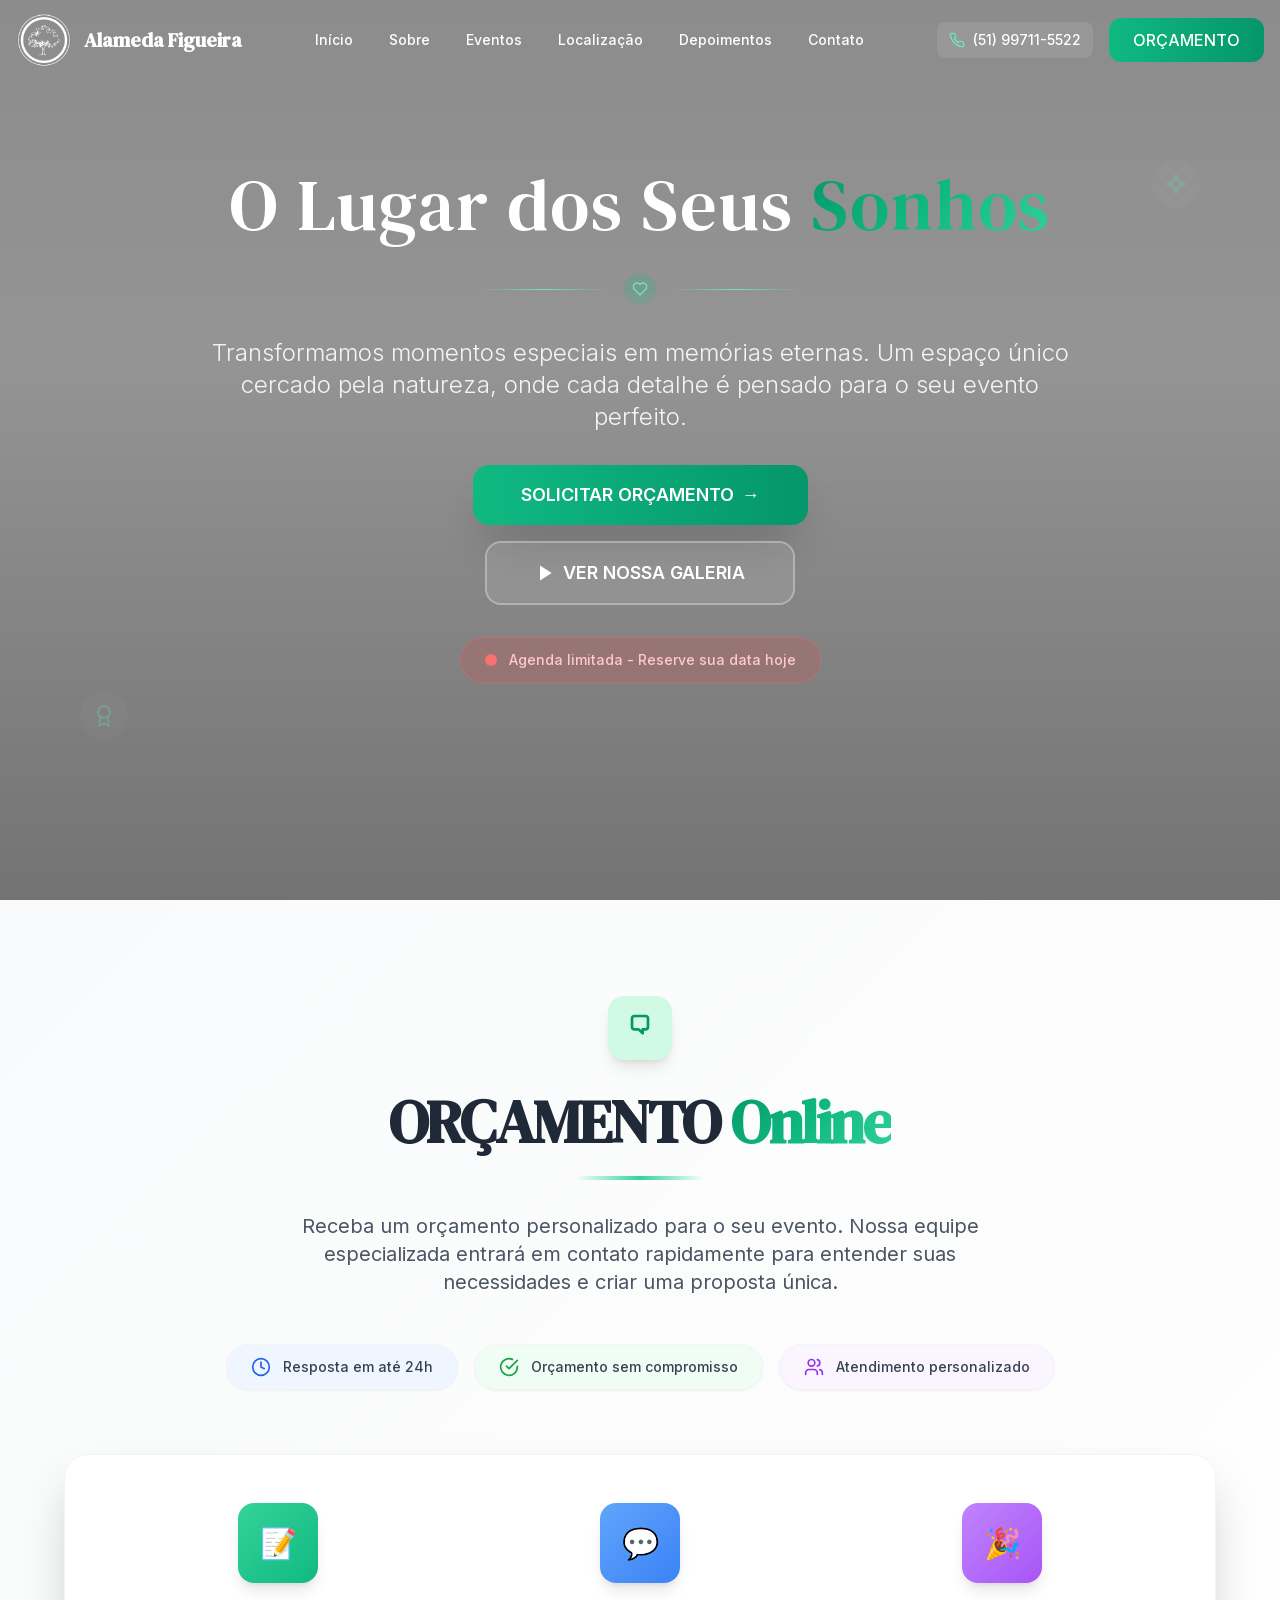
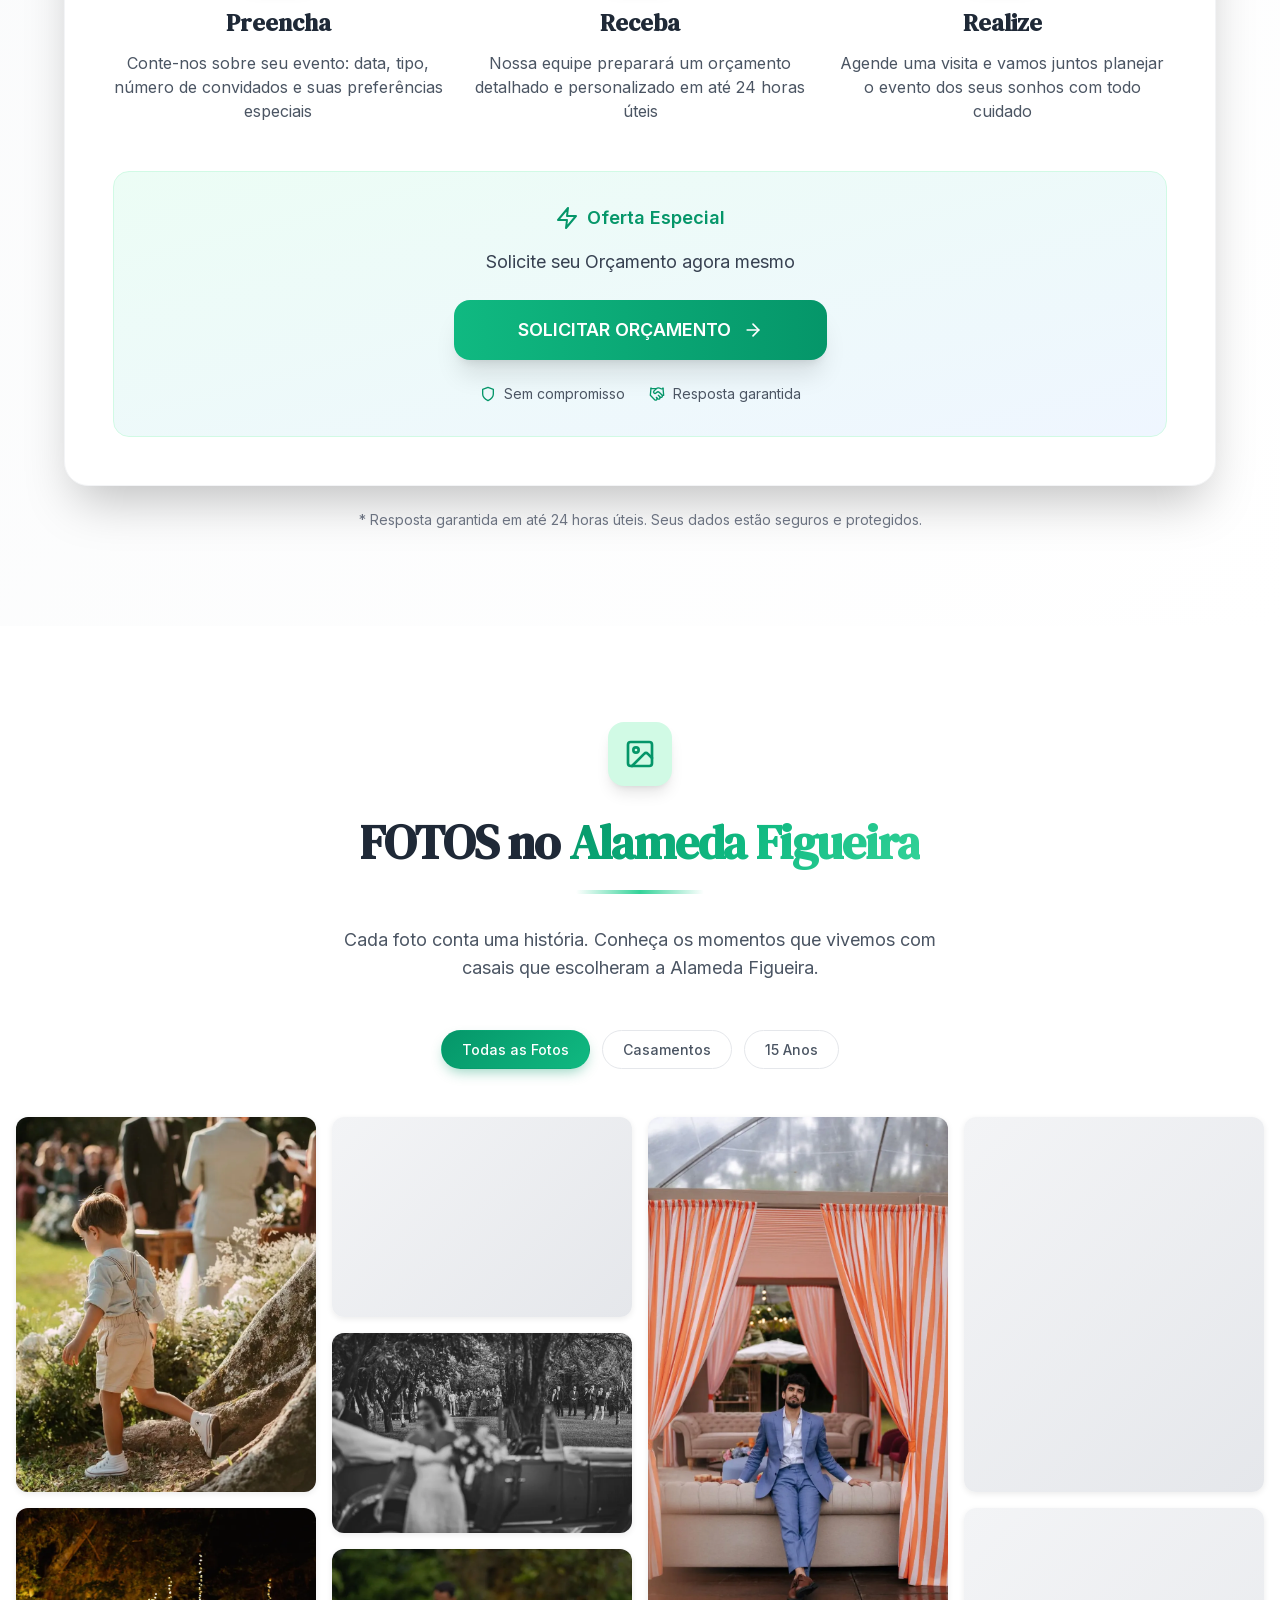
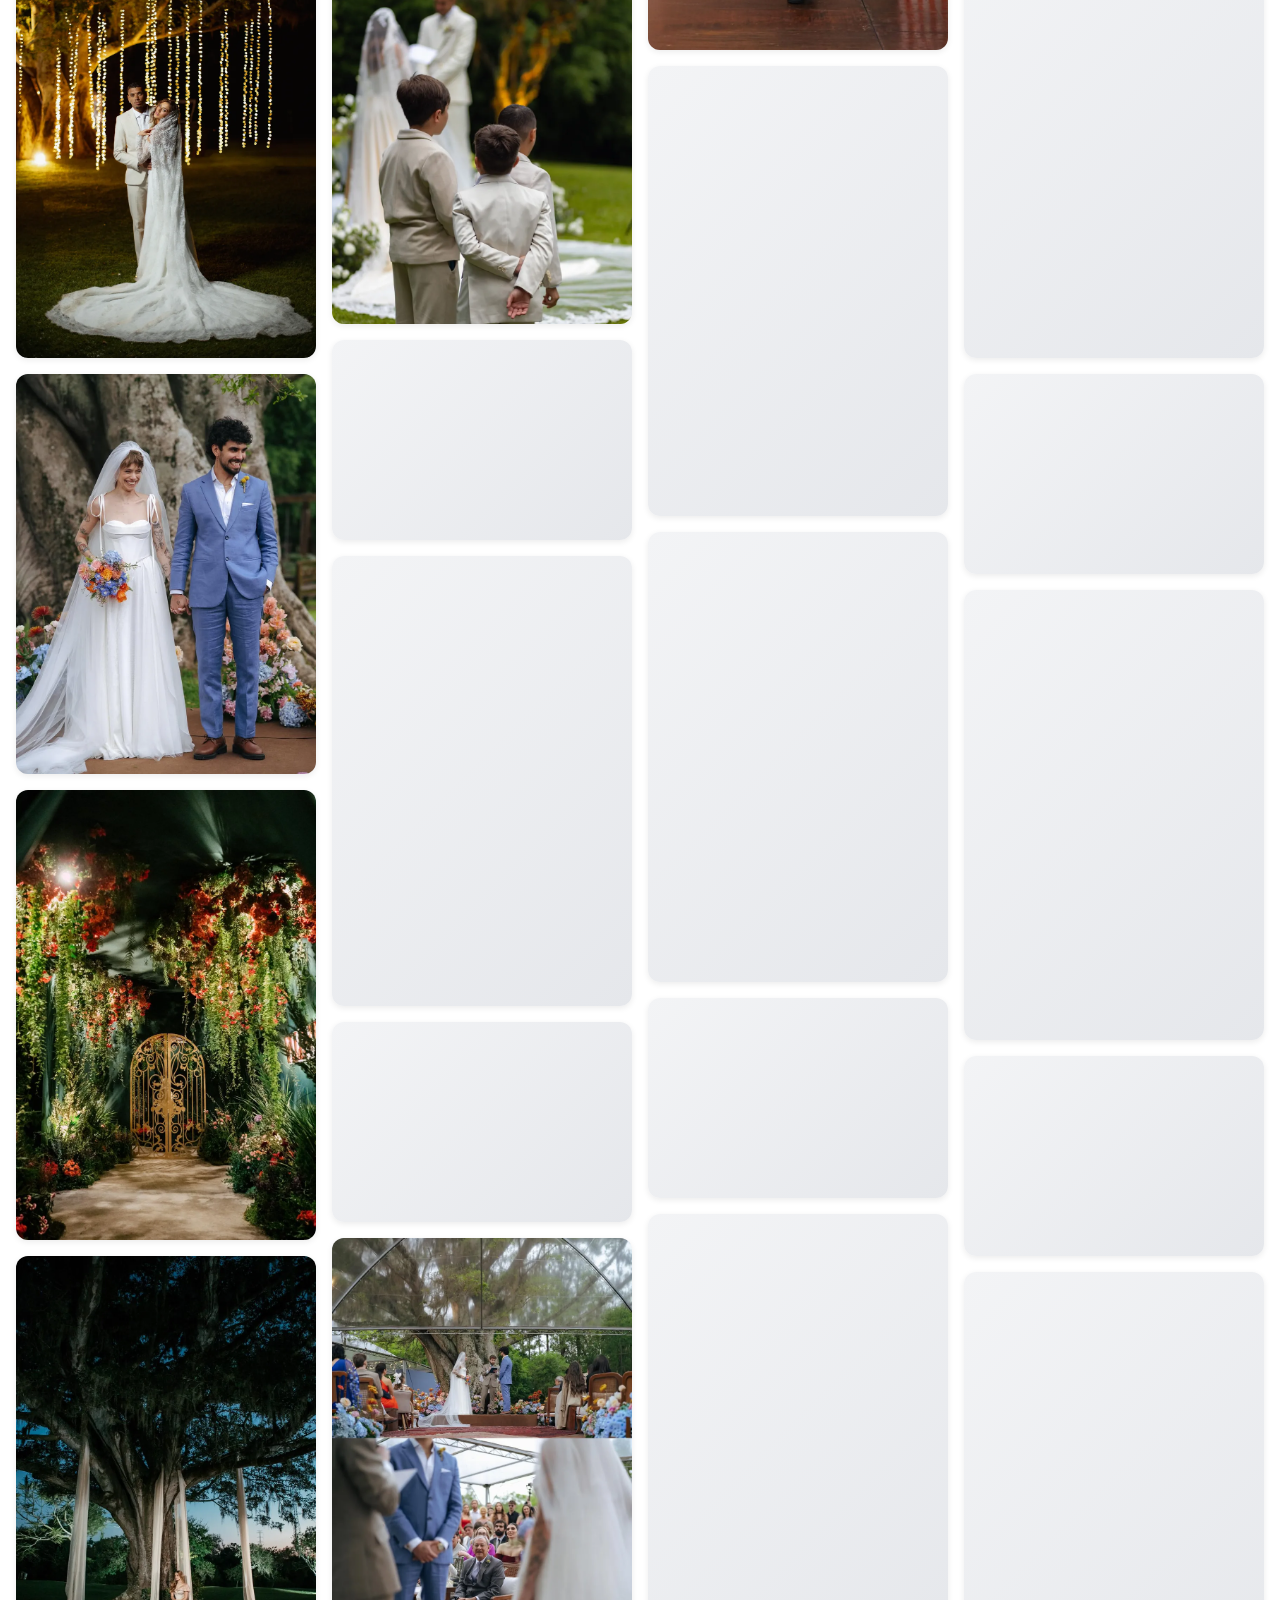
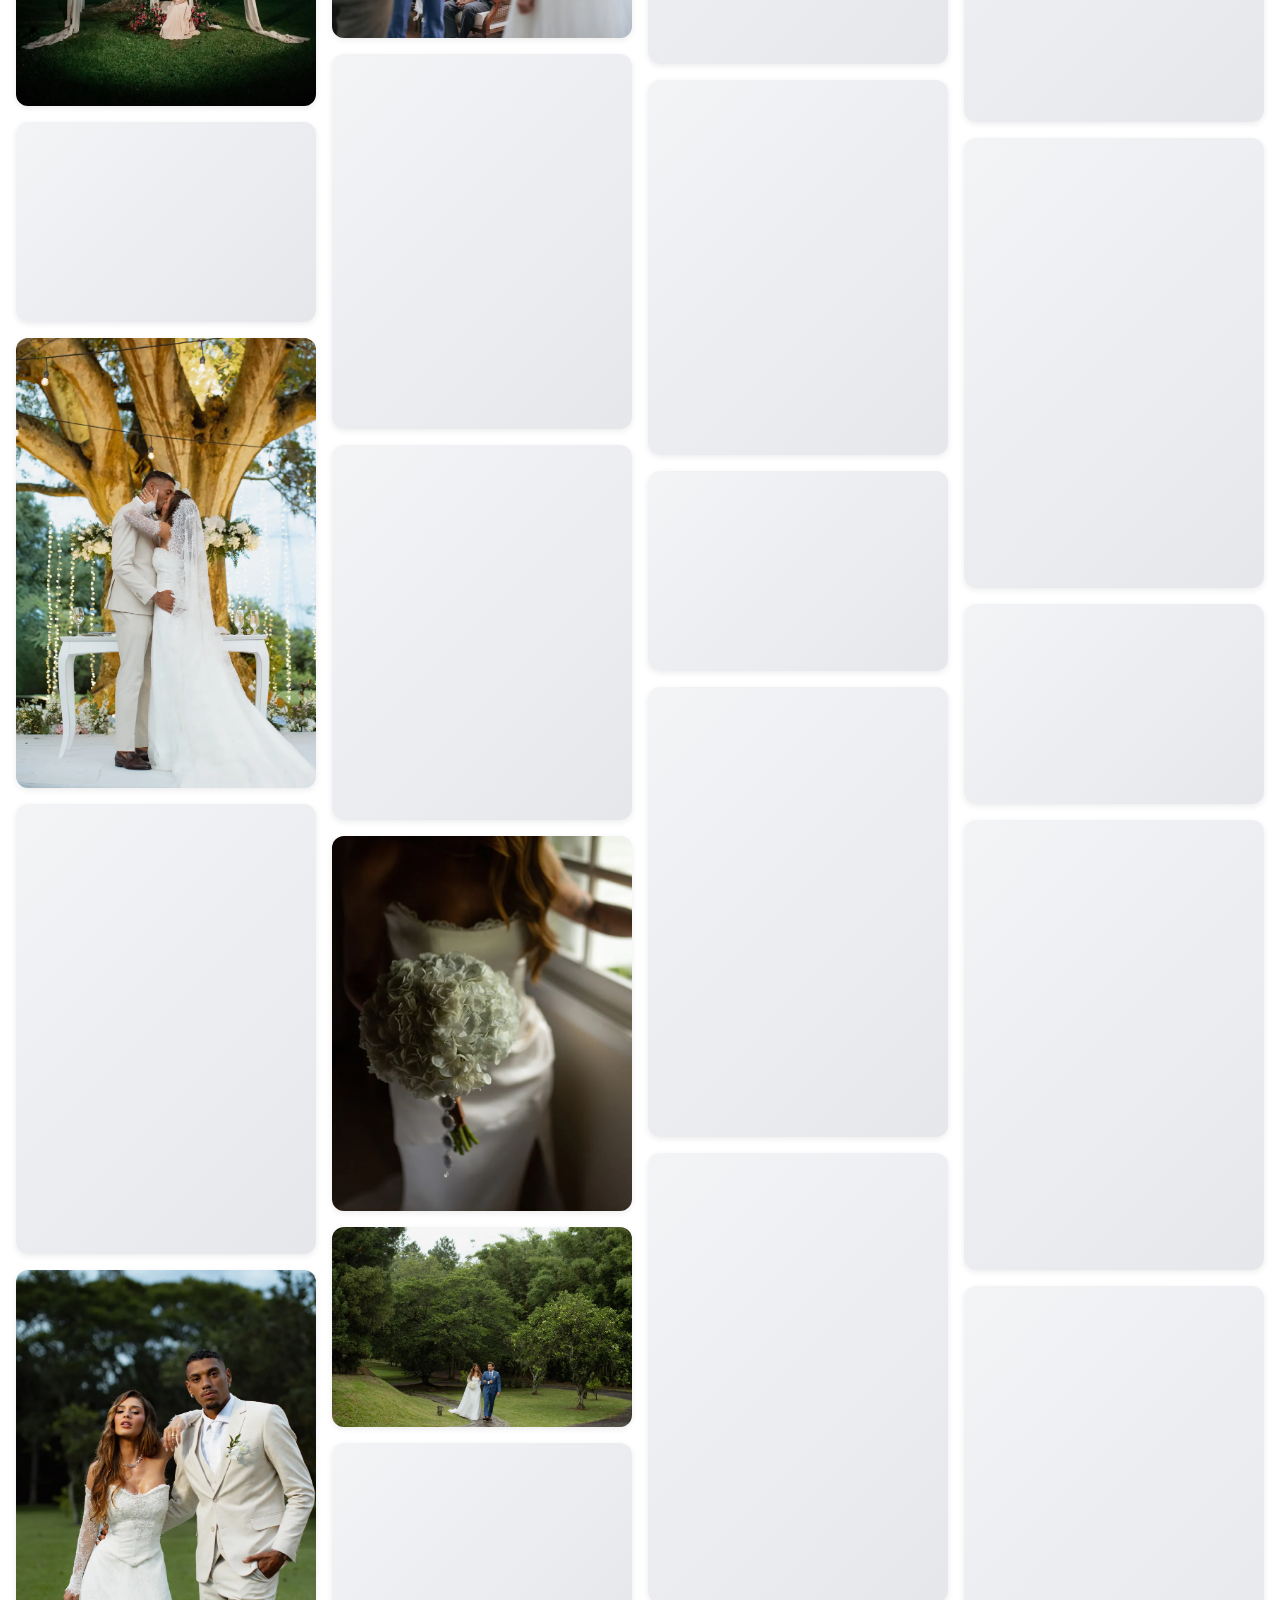
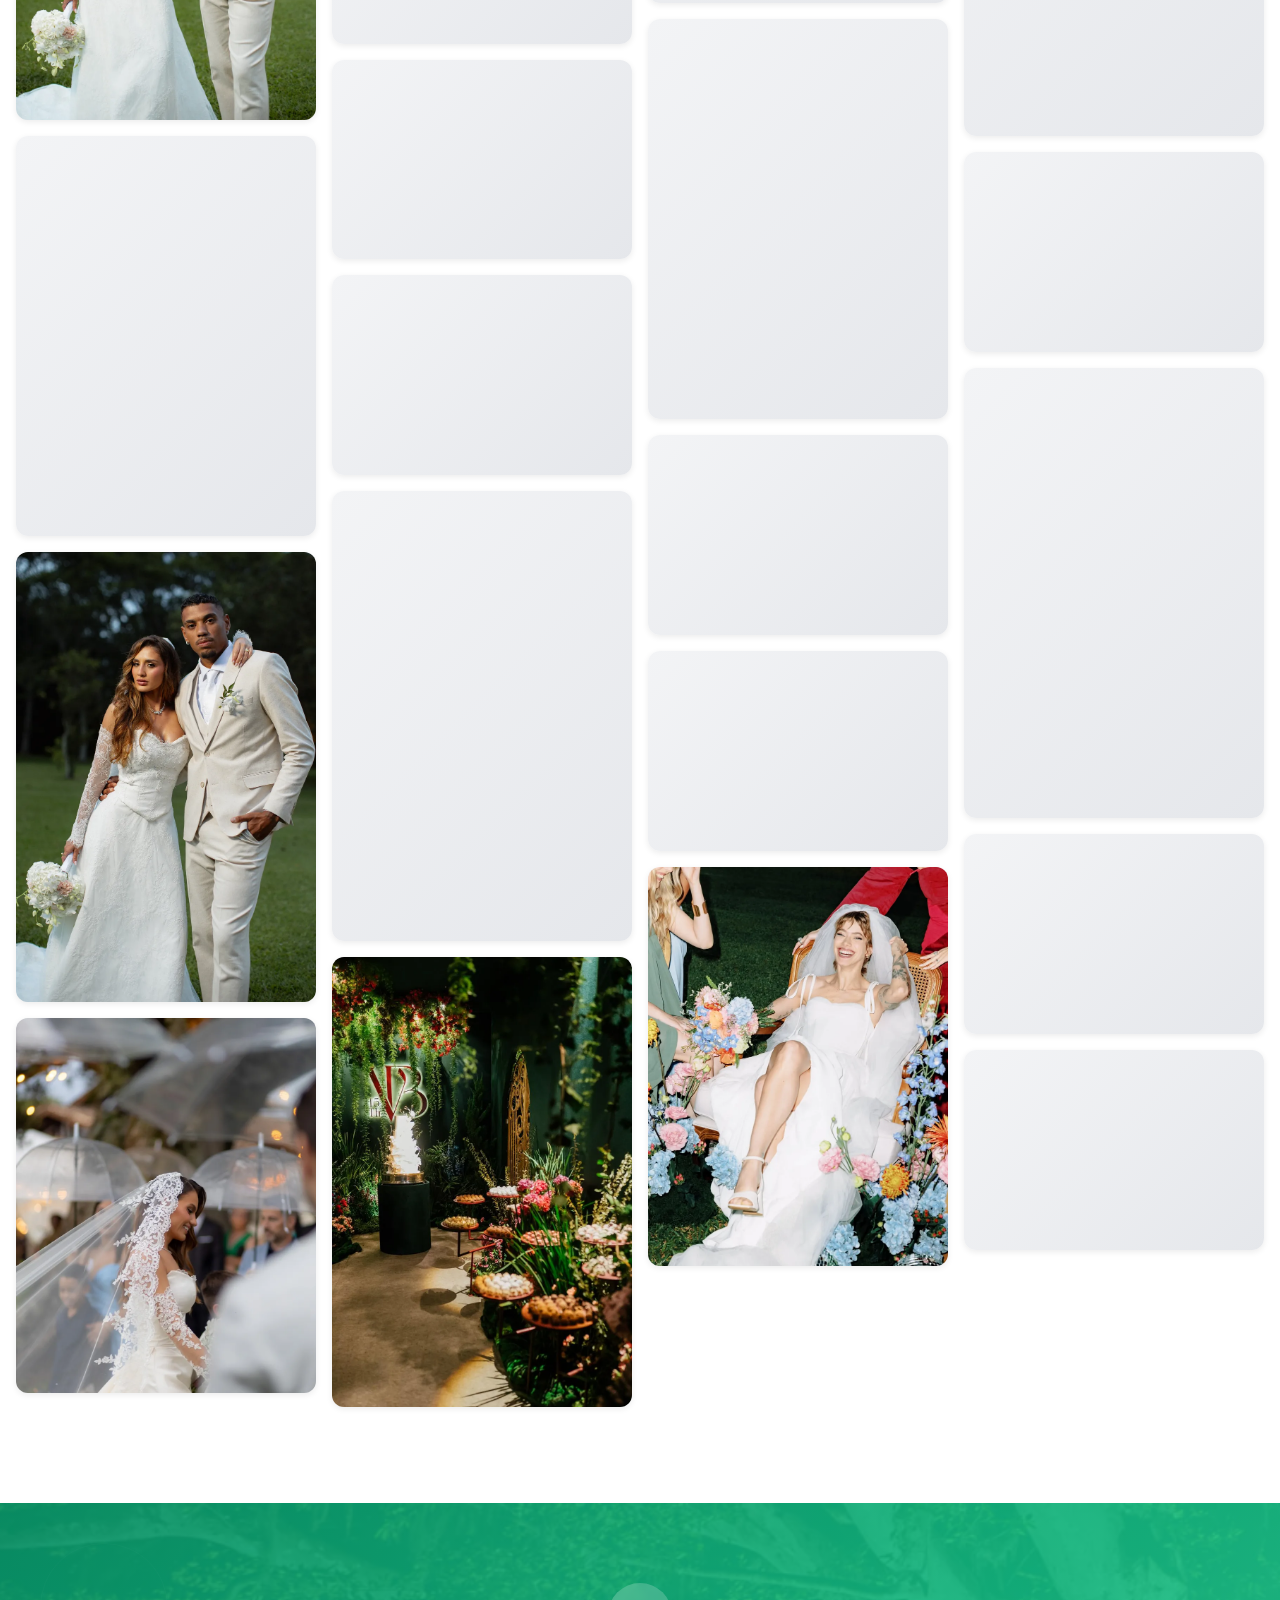
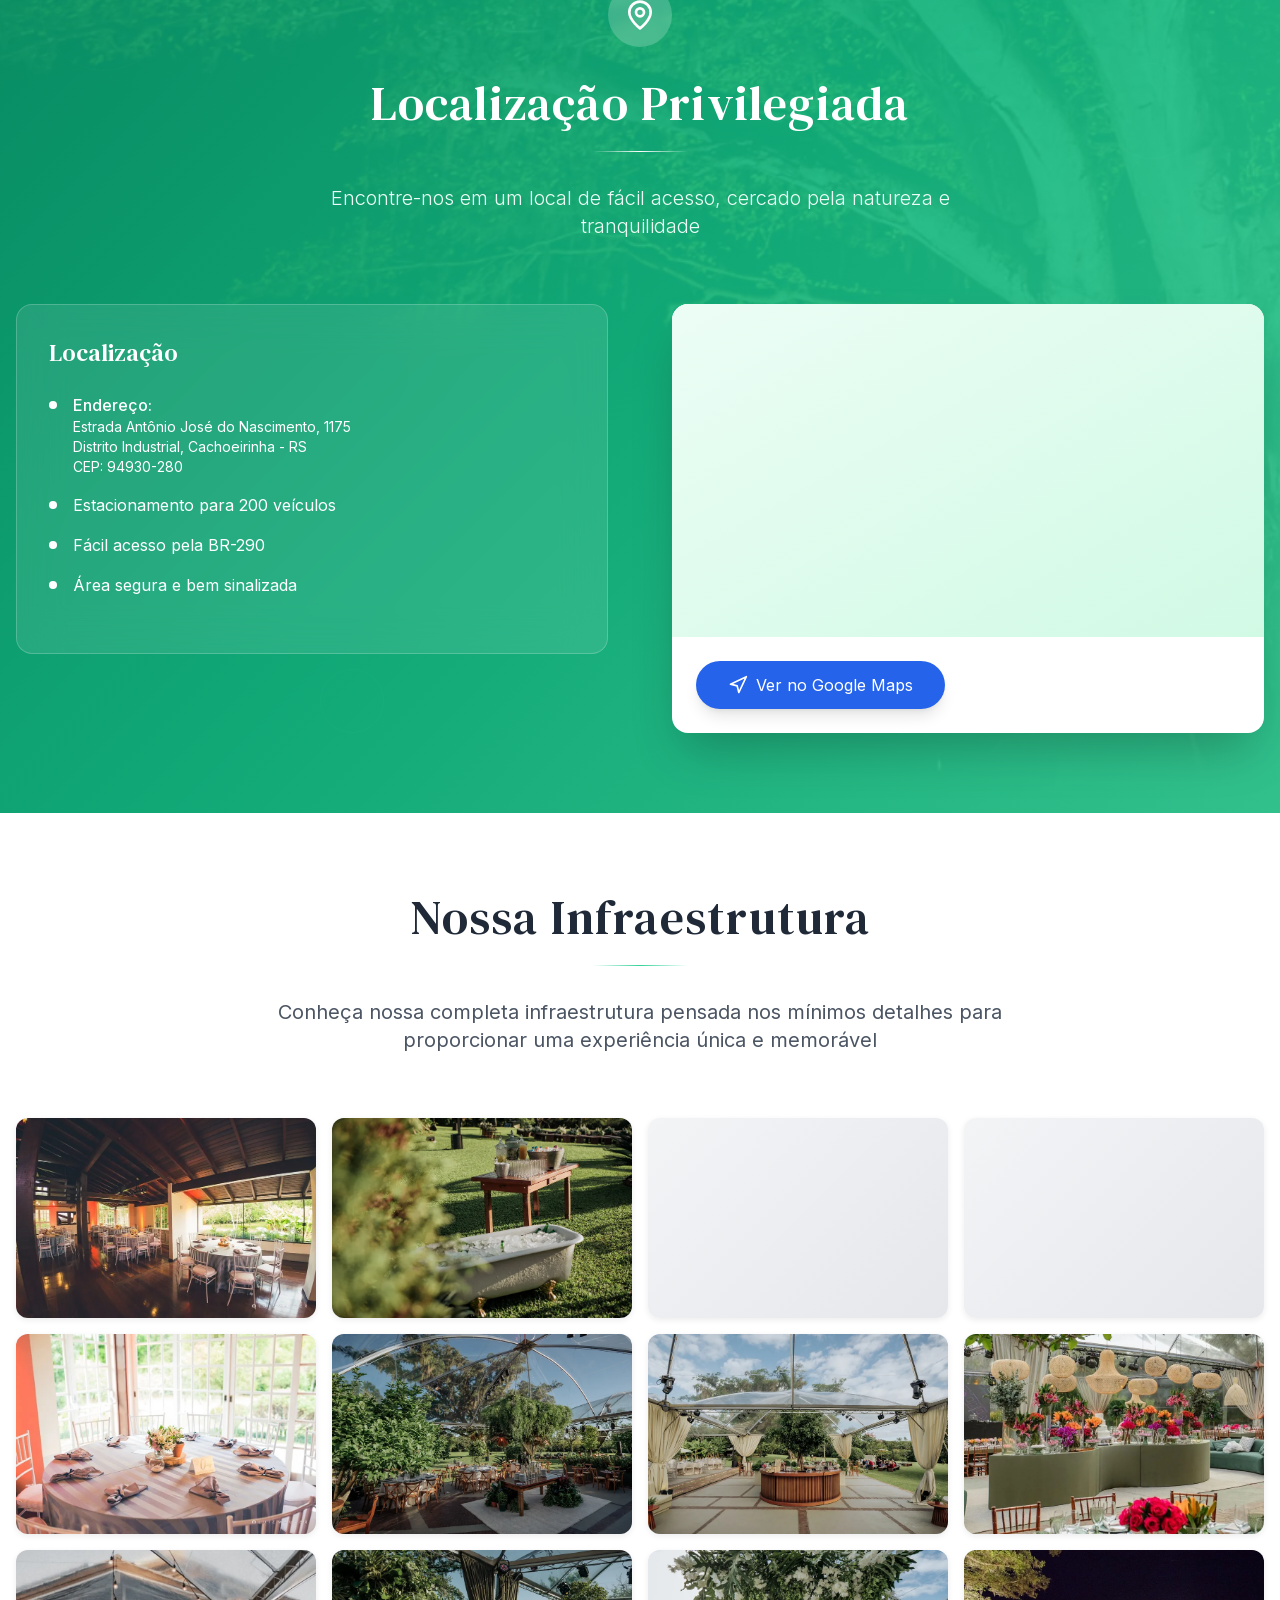
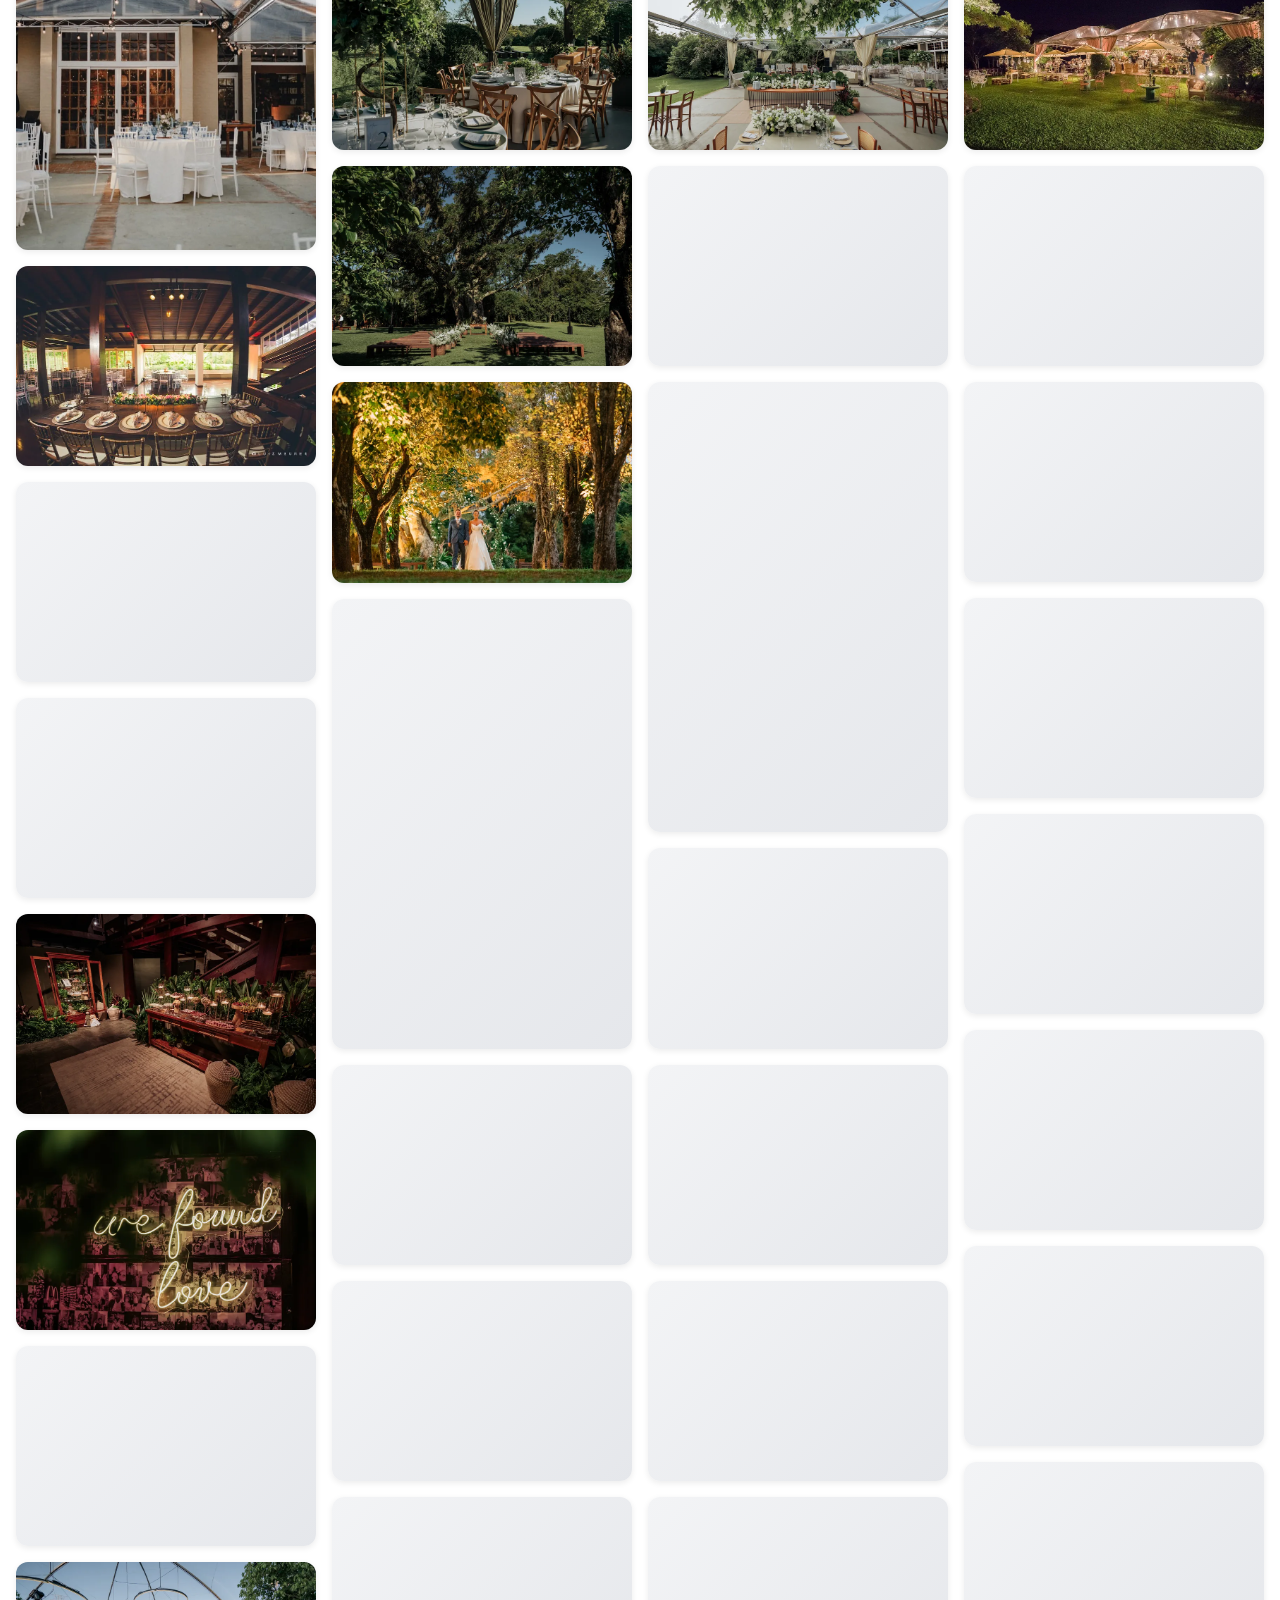
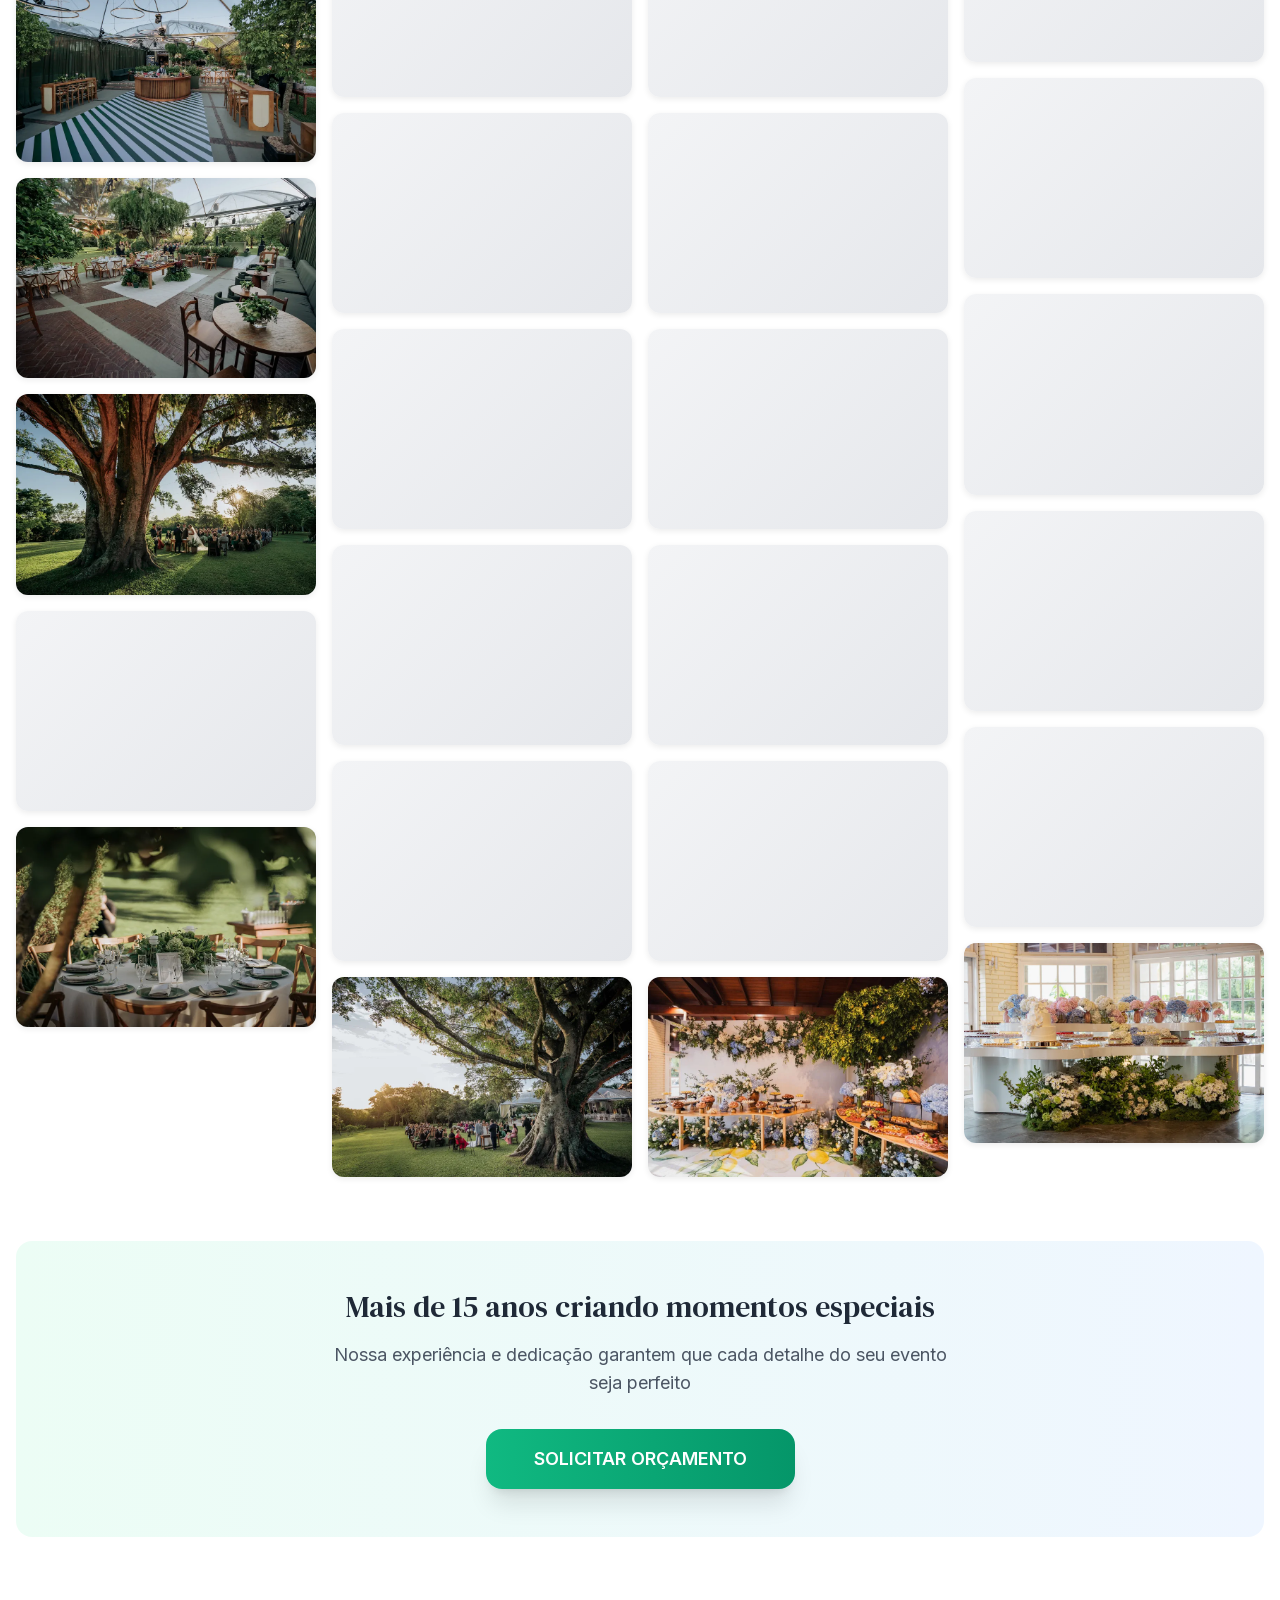
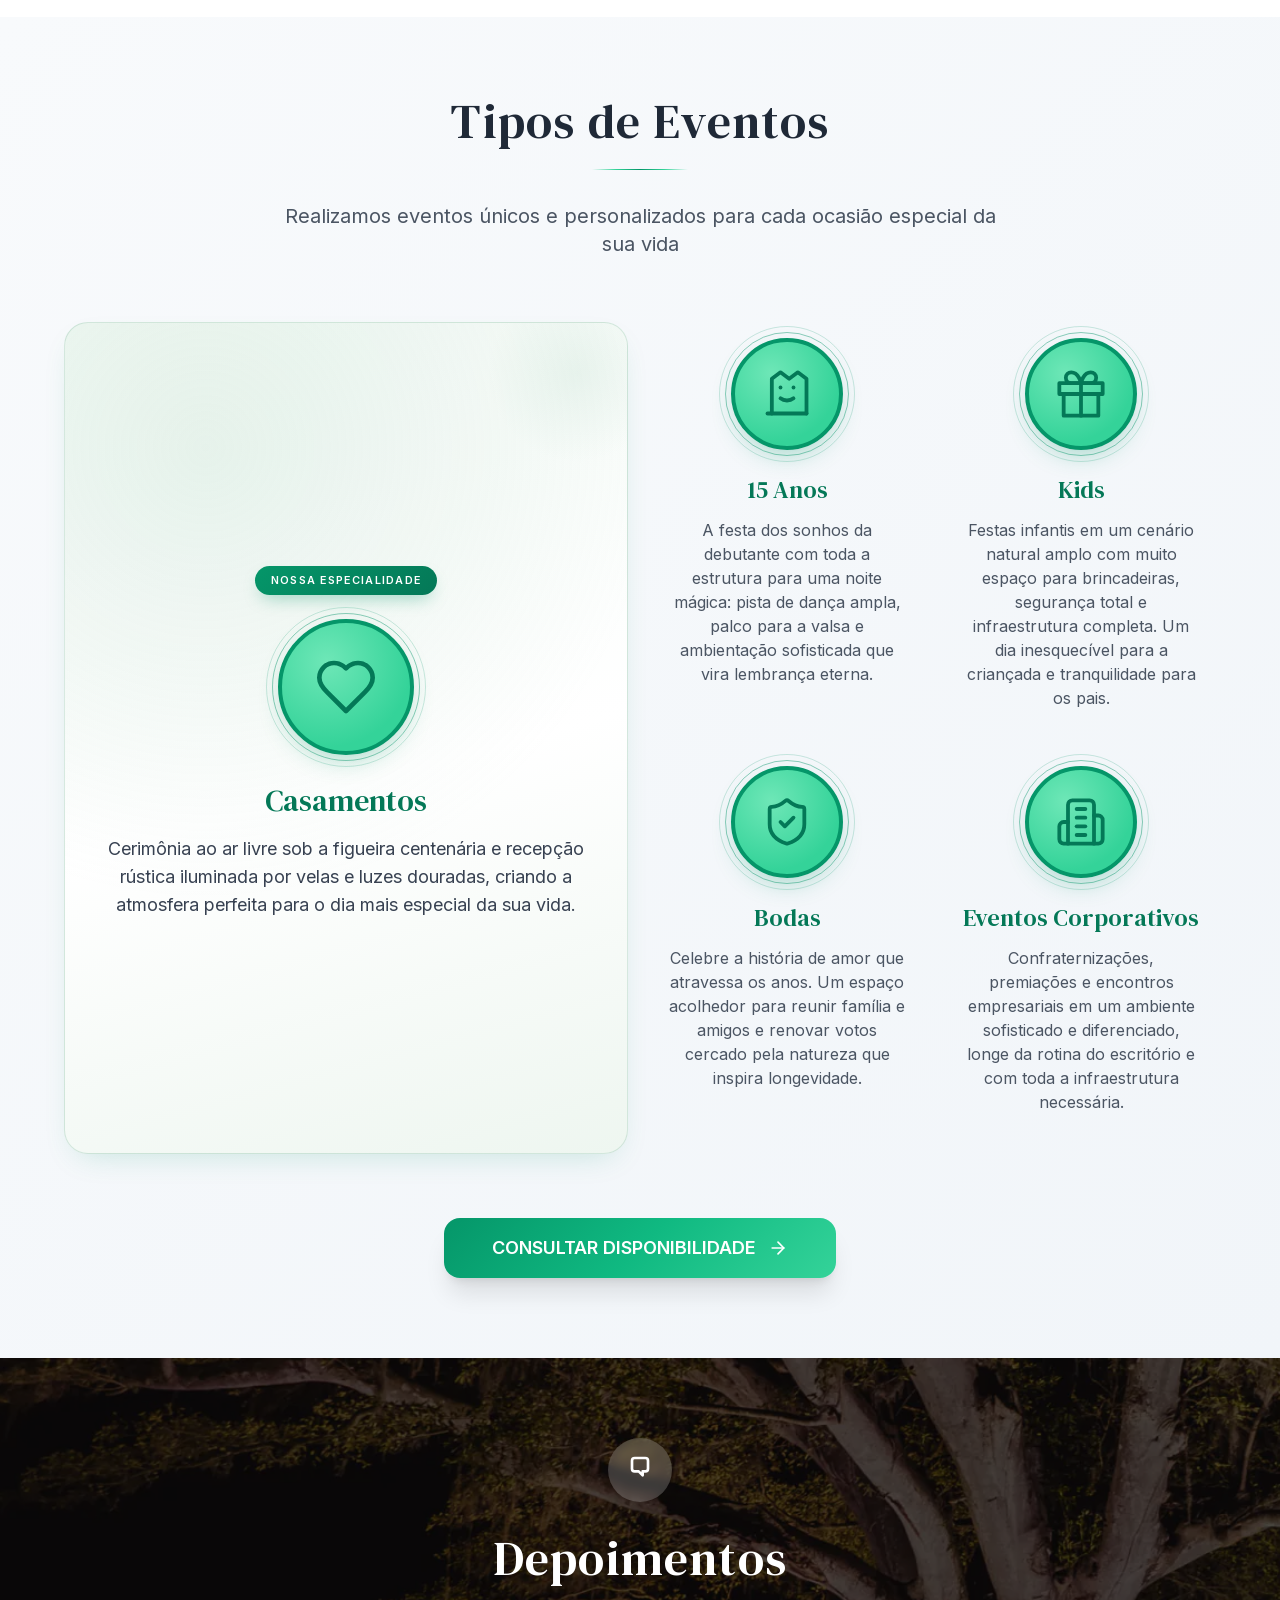
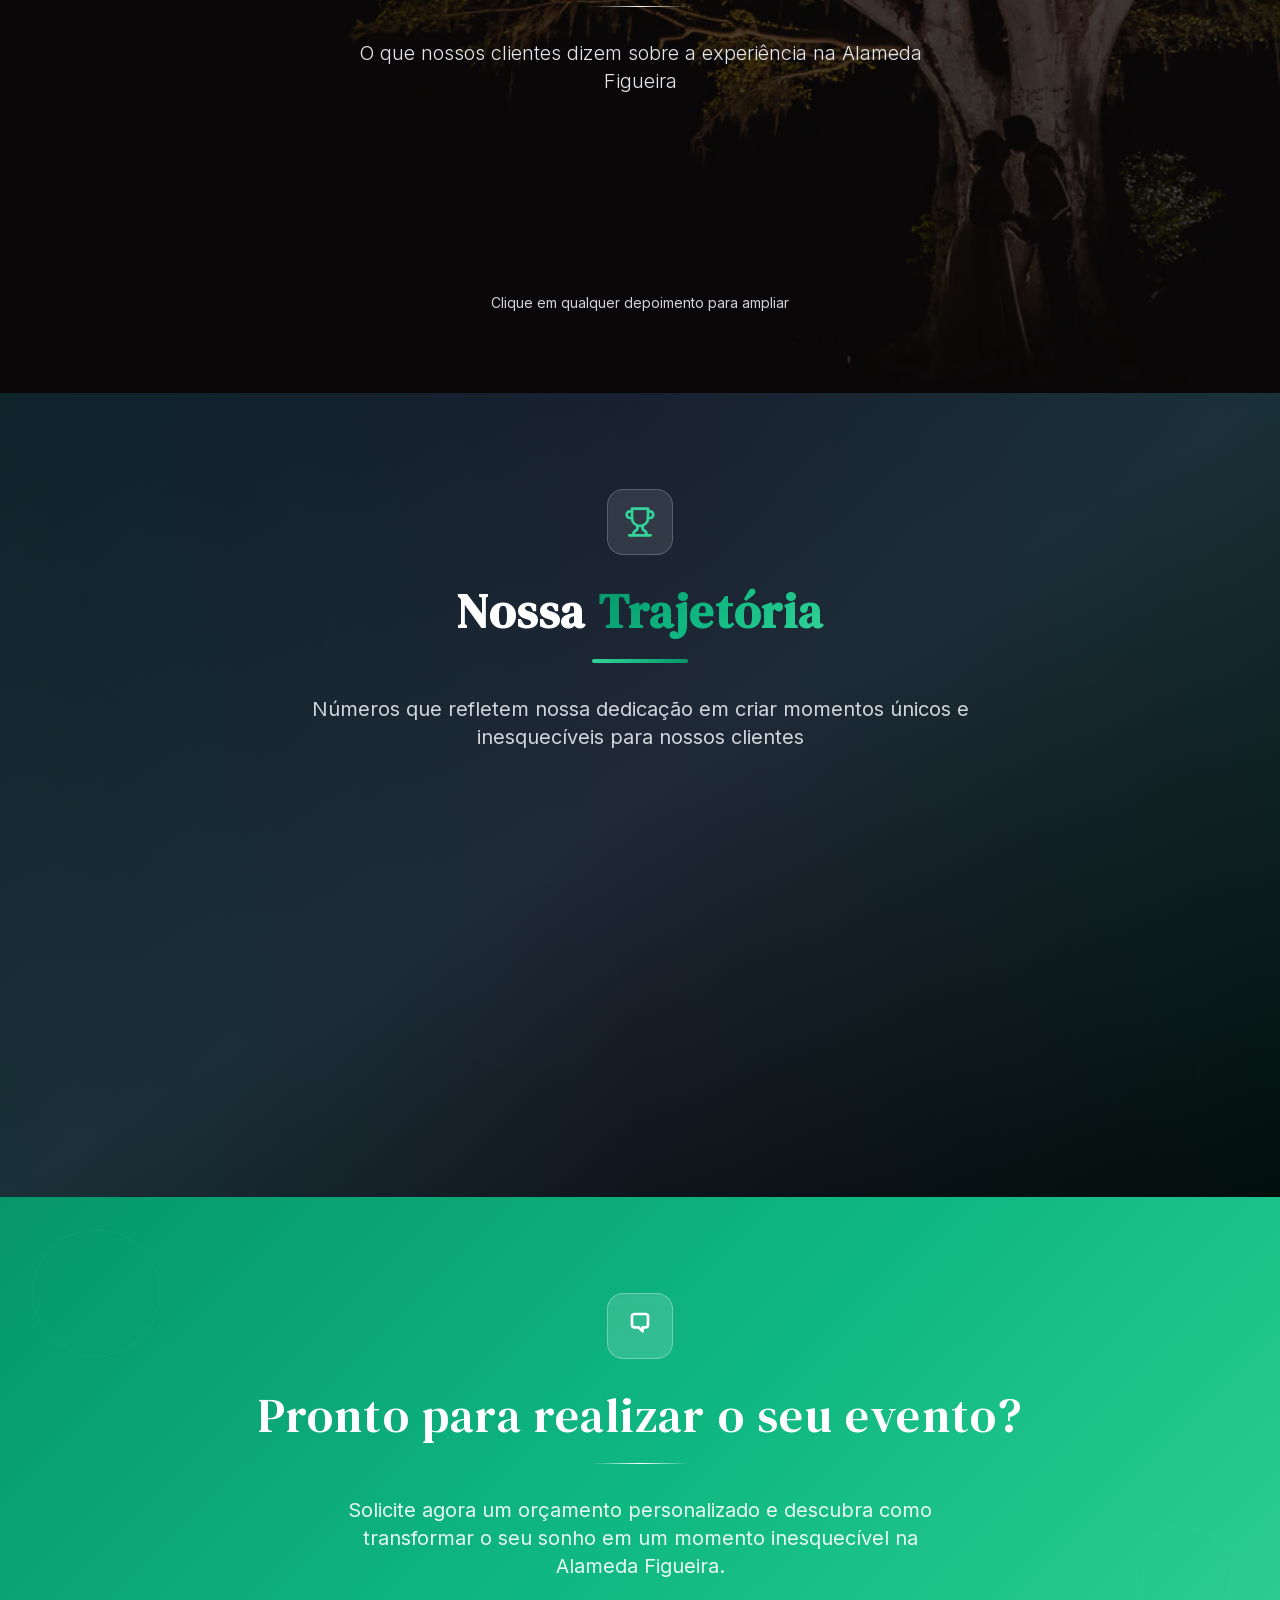
==== commit 0c4218d1: "Instala Microsoft Clarity (zd4xhprzdy) Co-Authored-By: Claude Opus 5.5 <noreply@anthropic.com>" ====
--- a/index.html
+++ b/index.html
@@ -20,6 +20,15 @@
        SEM defer: o PageView precisa sair na carga. Pixel vazio = rastreio desligado. -->
   <script>window.AF_TRACK={pixel:'1589177192962822',capi:'/api/capi',content:{name:'Alameda Figueira - Espaço de Eventos',category:'espaco-eventos',id:'alameda-figueira'}};</script>
   <script src="/assets/tracking.js"></script>
+
+  <!-- Microsoft Clarity (gravações de sessão e mapas de calor) -->
+  <script type="text/javascript">
+    (function(c,l,a,r,i,t,y){
+        c[a]=c[a]||function(){(c[a].q=c[a].q||[]).push(arguments)};
+        t=l.createElement(r);t.async=1;t.src="https://www.clarity.ms/tag/"+i;
+        y=l.getElementsByTagName(r)[0];y.parentNode.insertBefore(t,y);
+    })(window, document, "clarity", "script", "zd4xhprzdy");
+  </script>
 
   <style>
     @font-face {
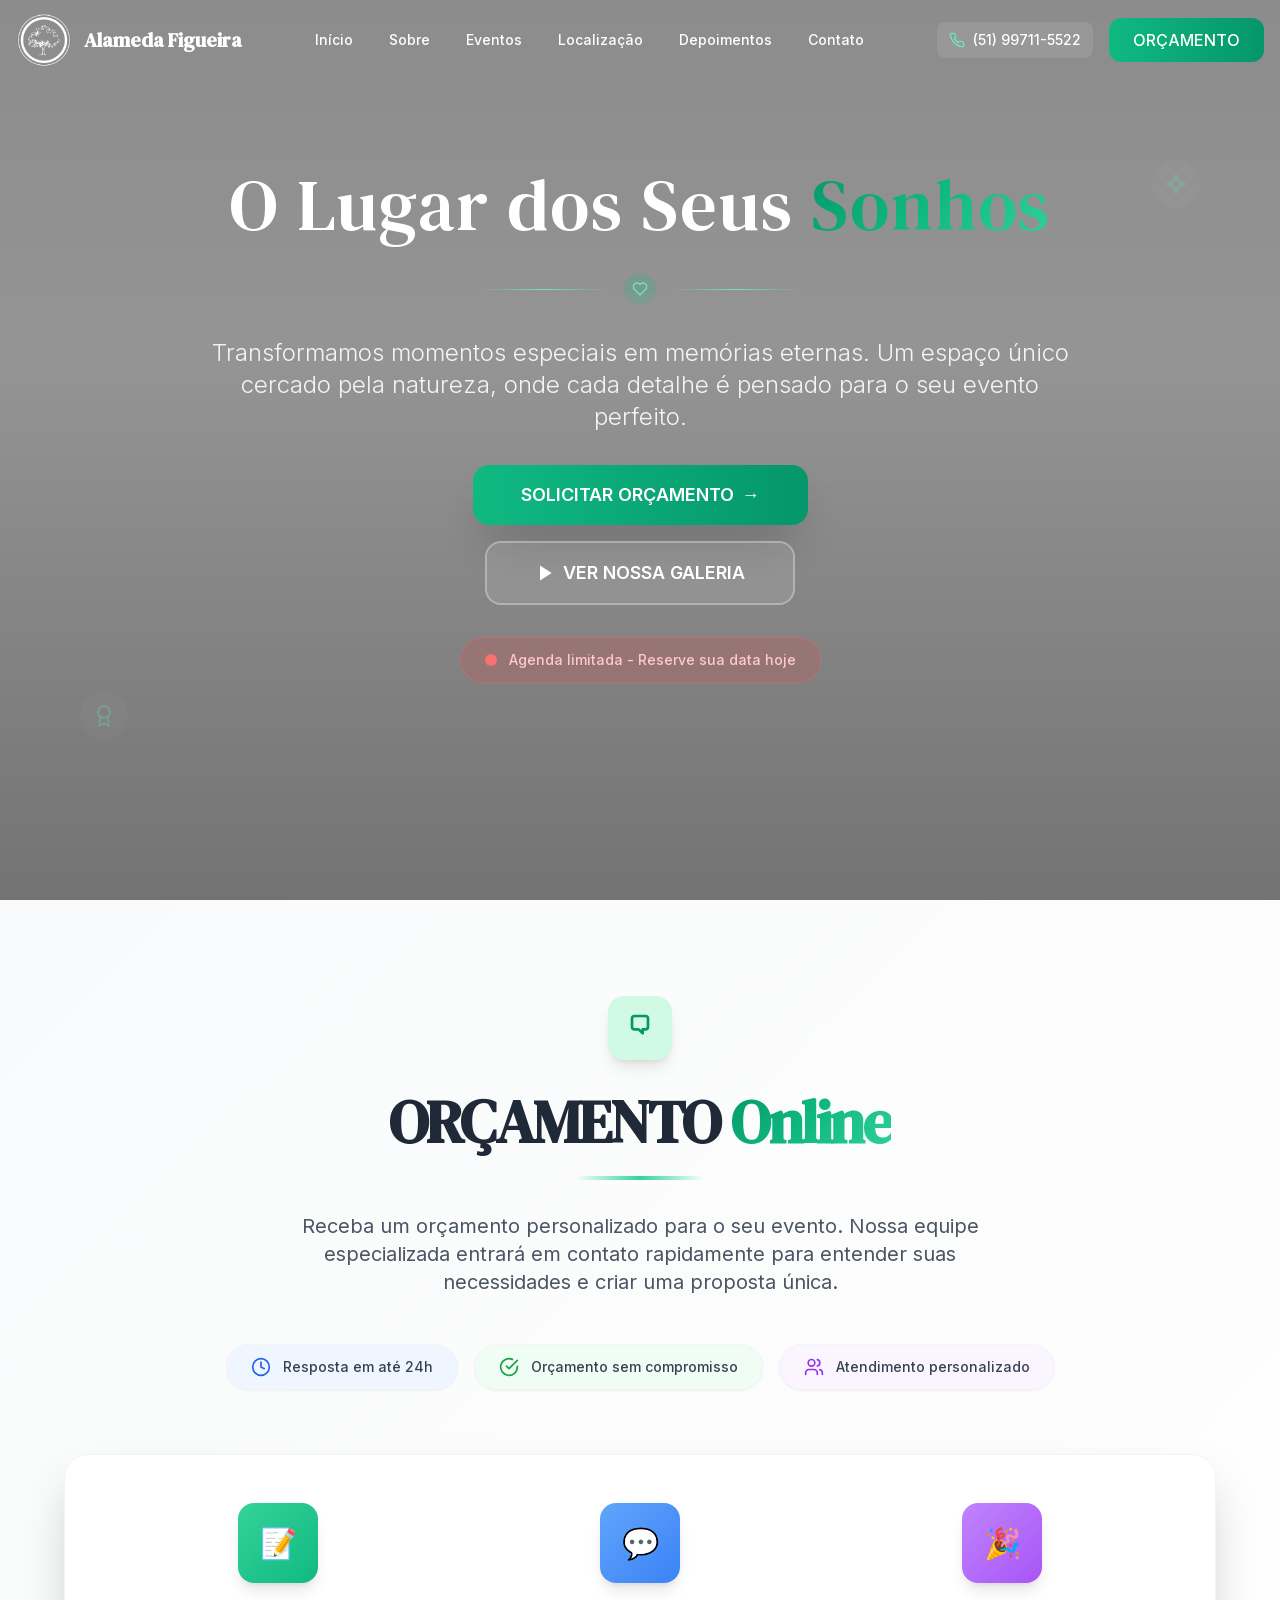
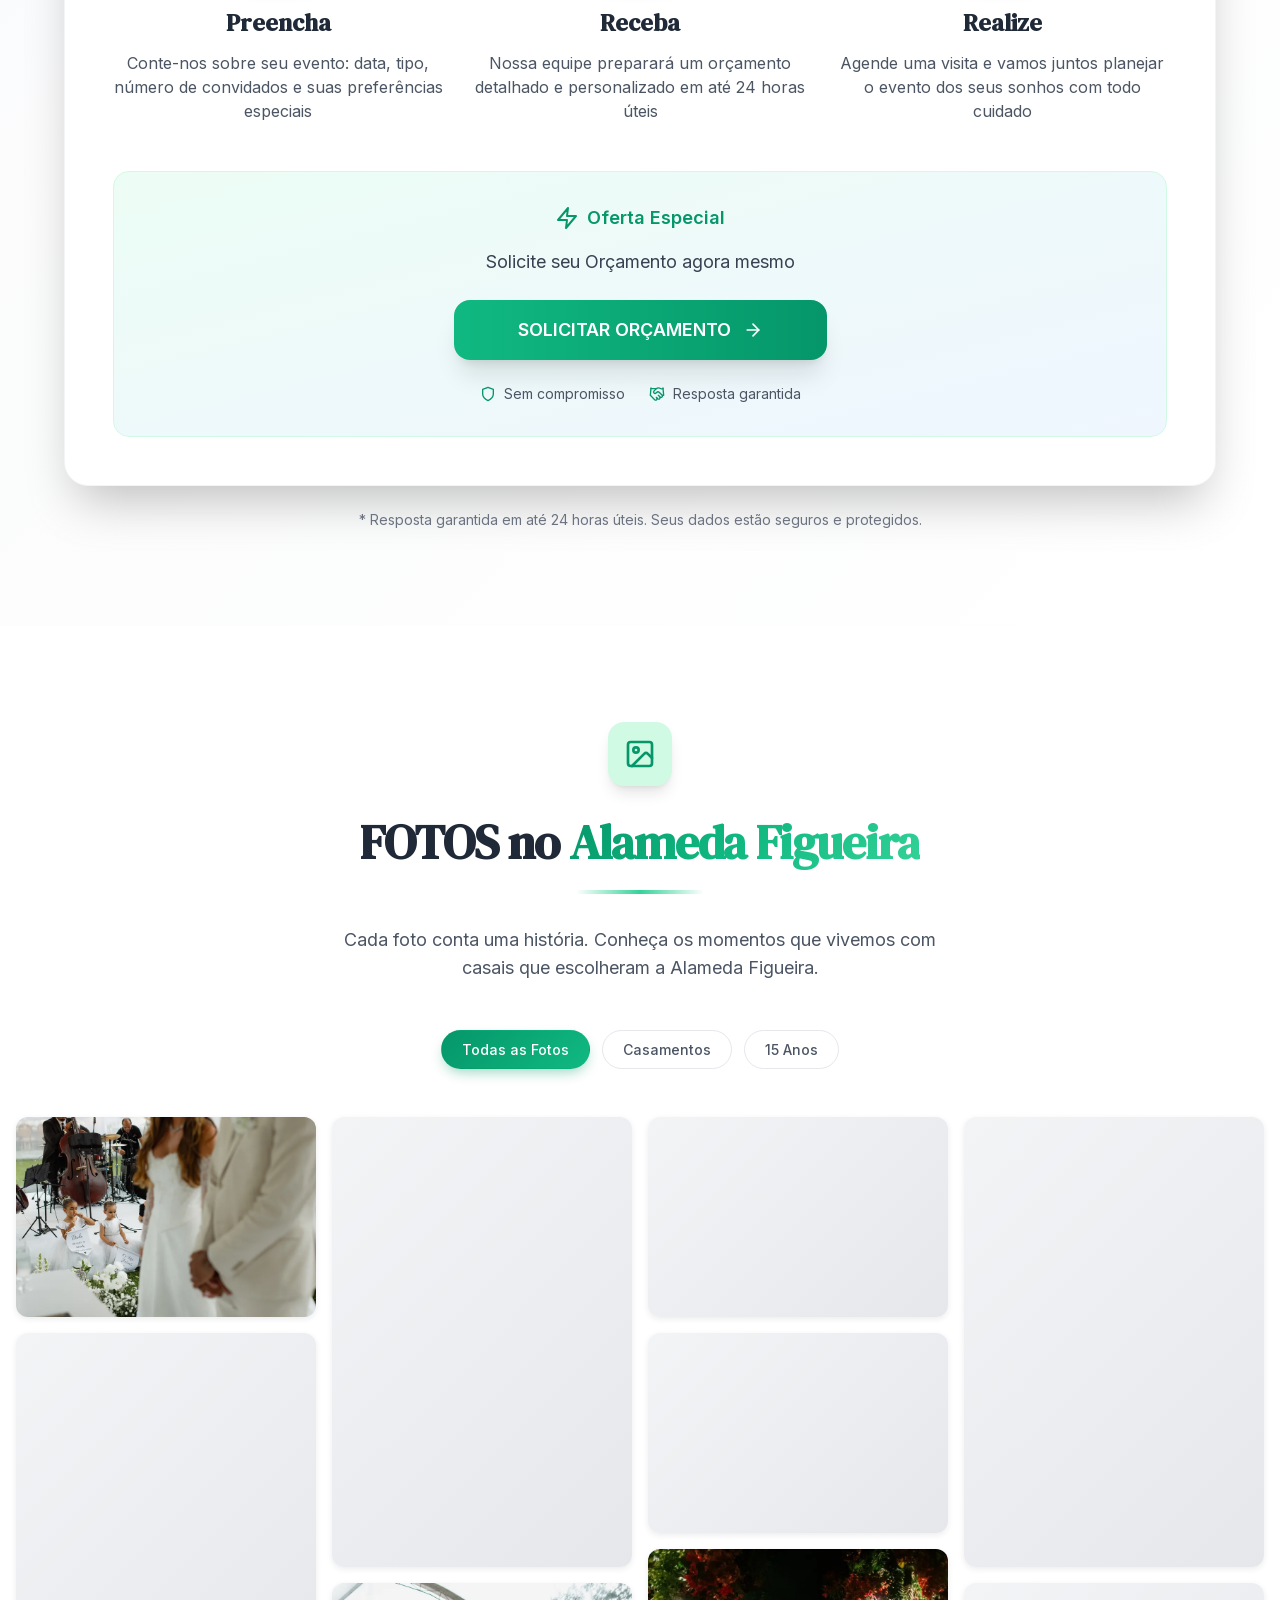
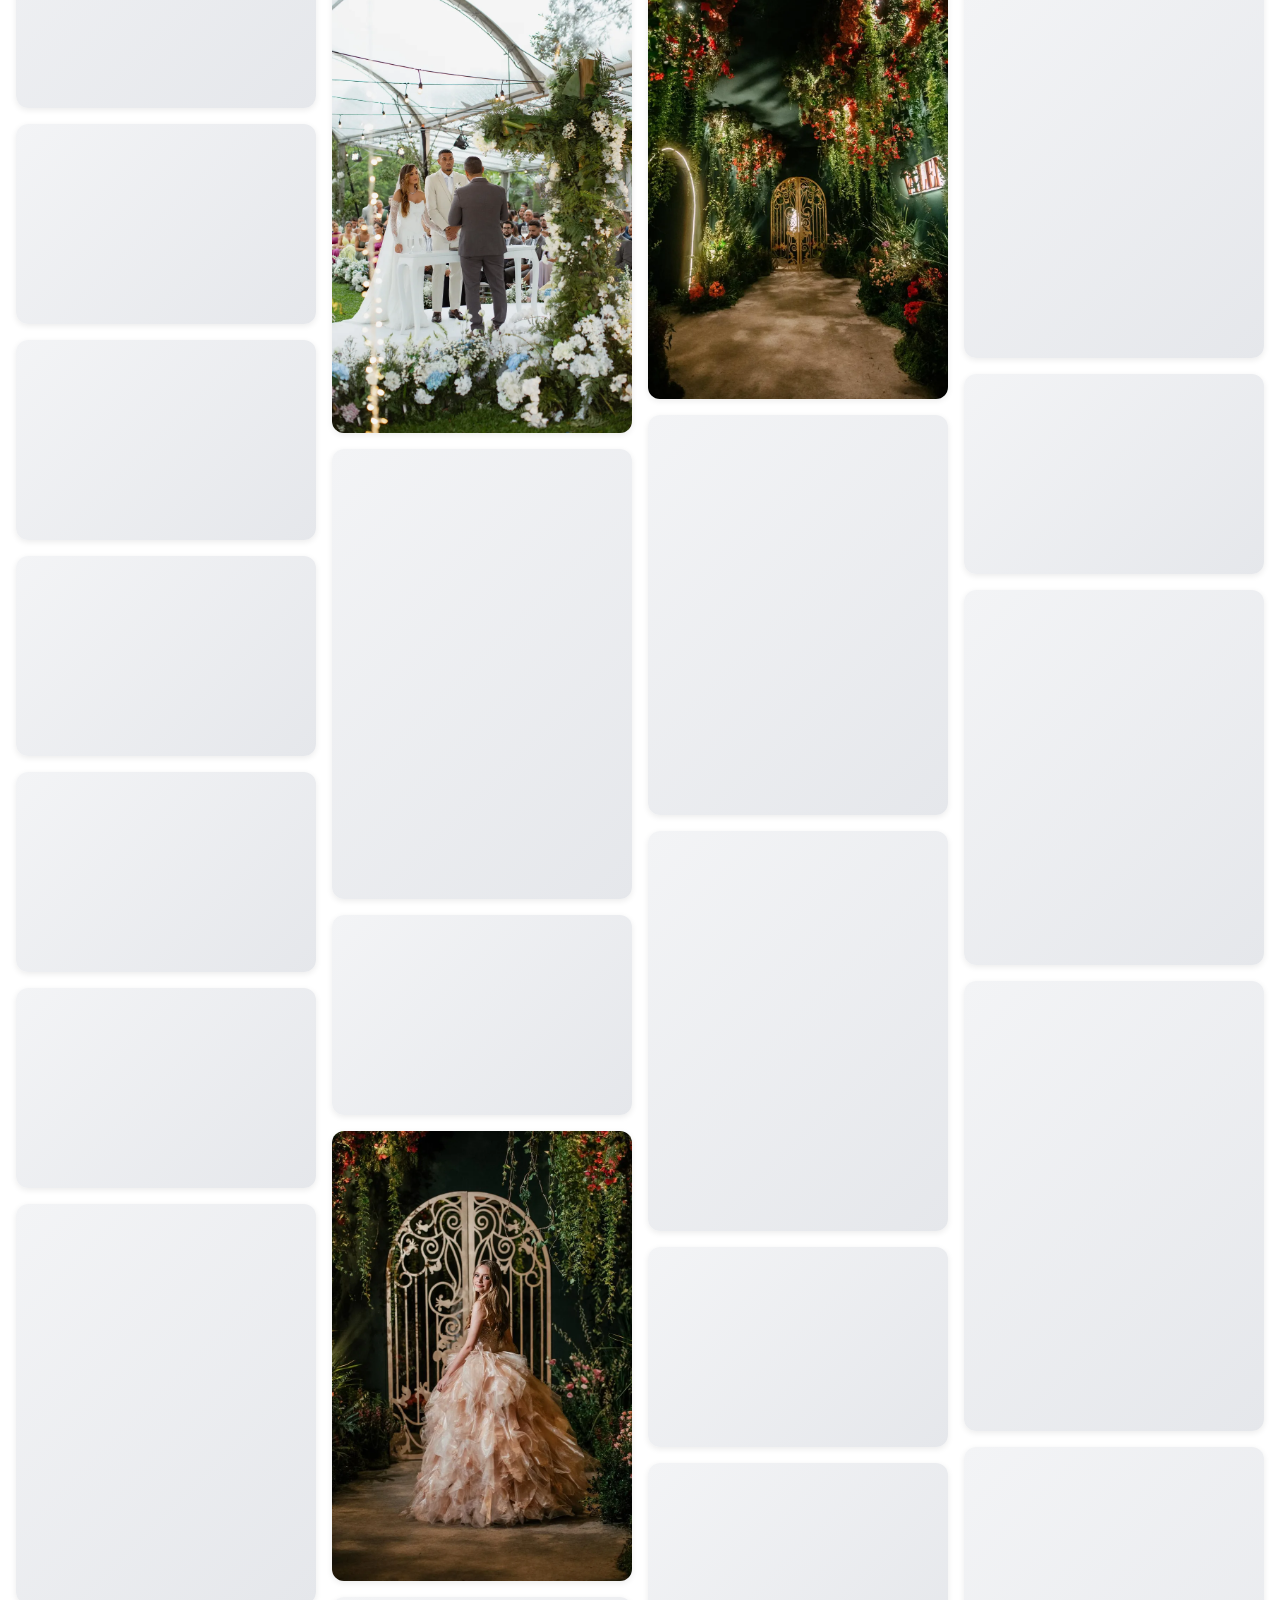
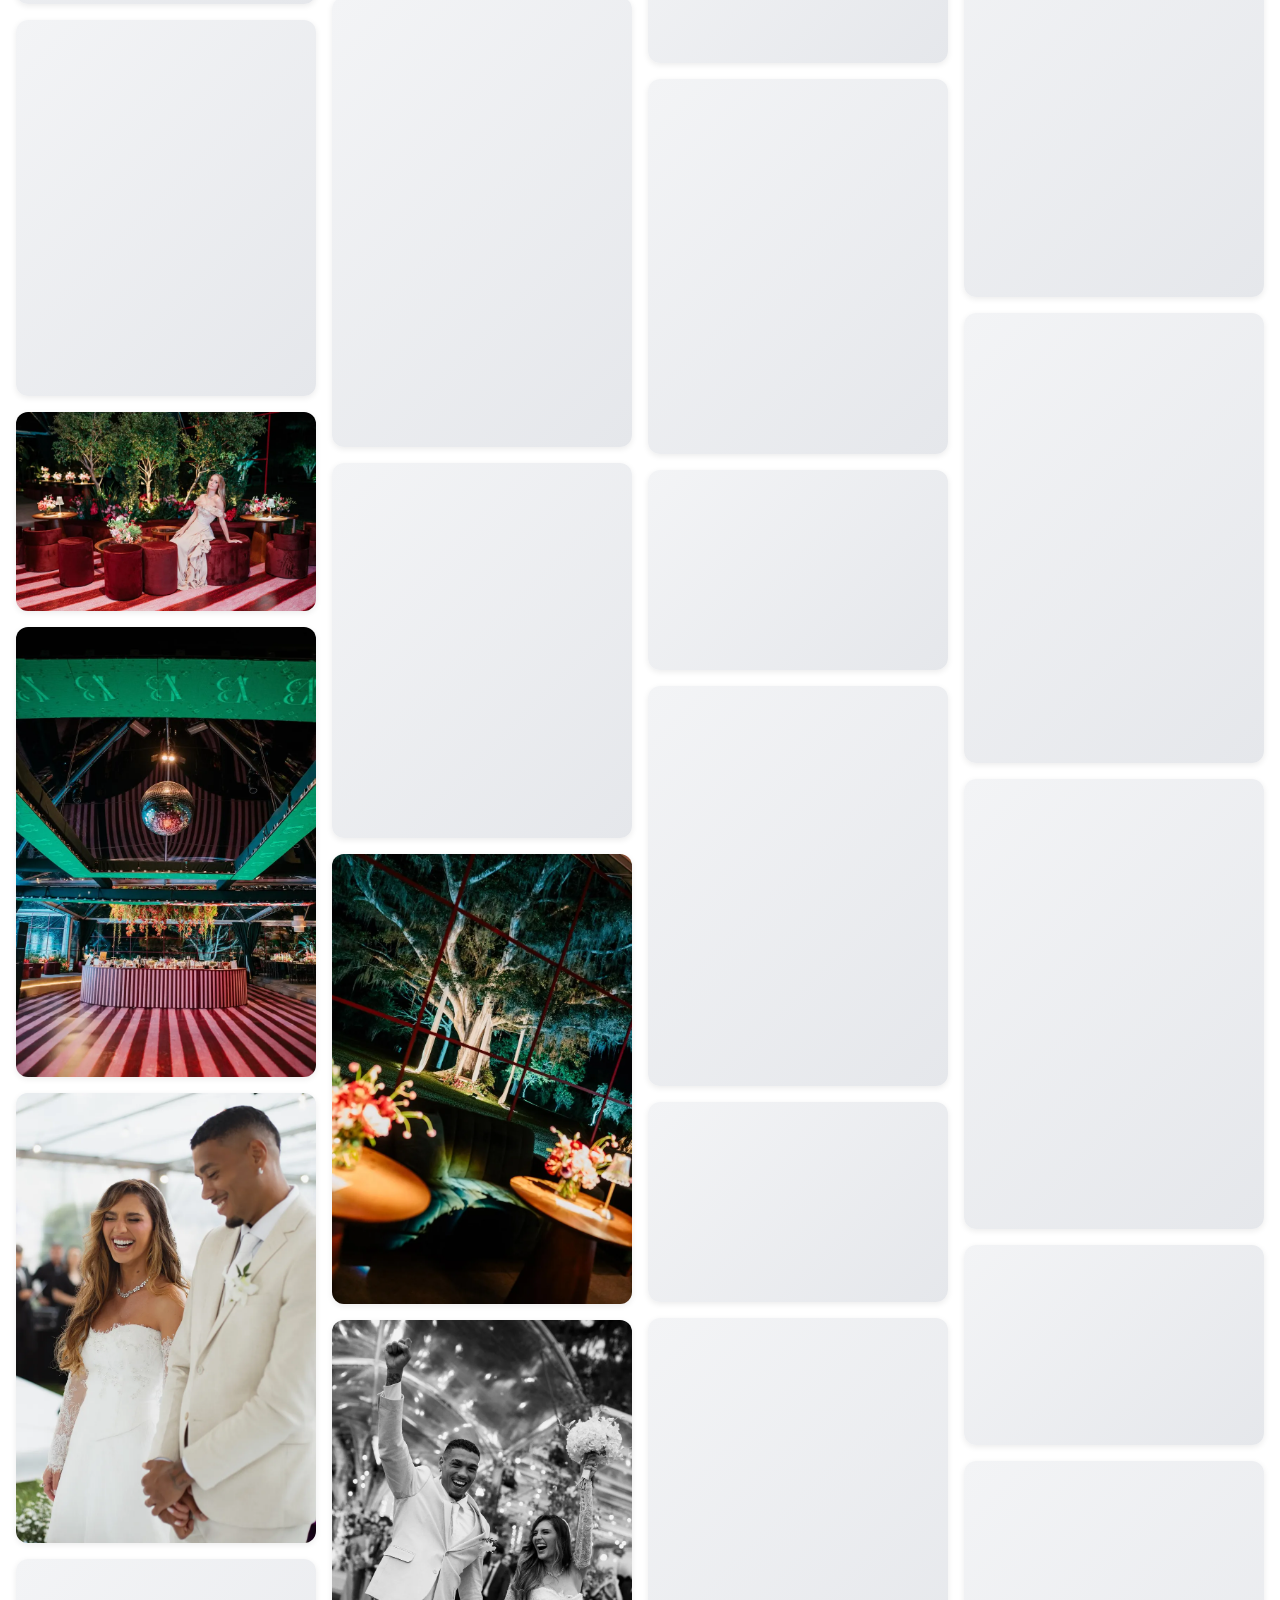
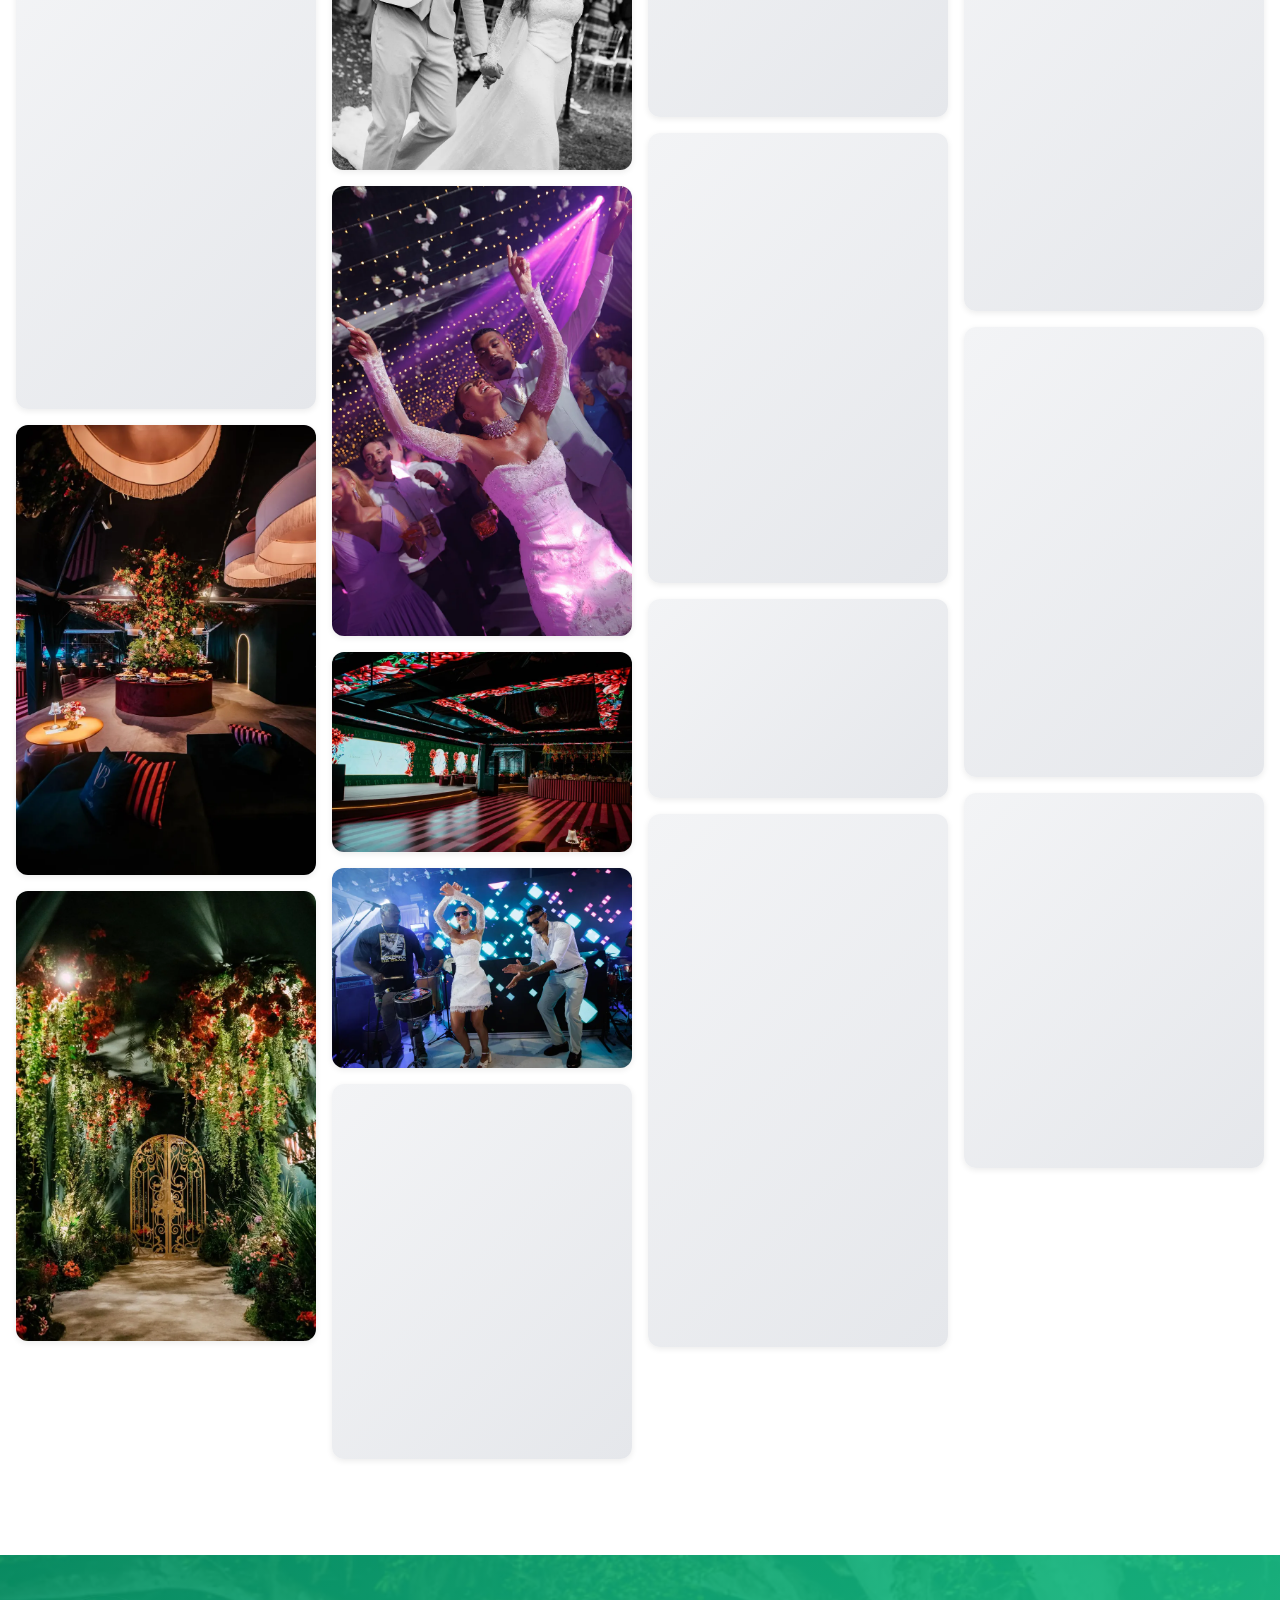
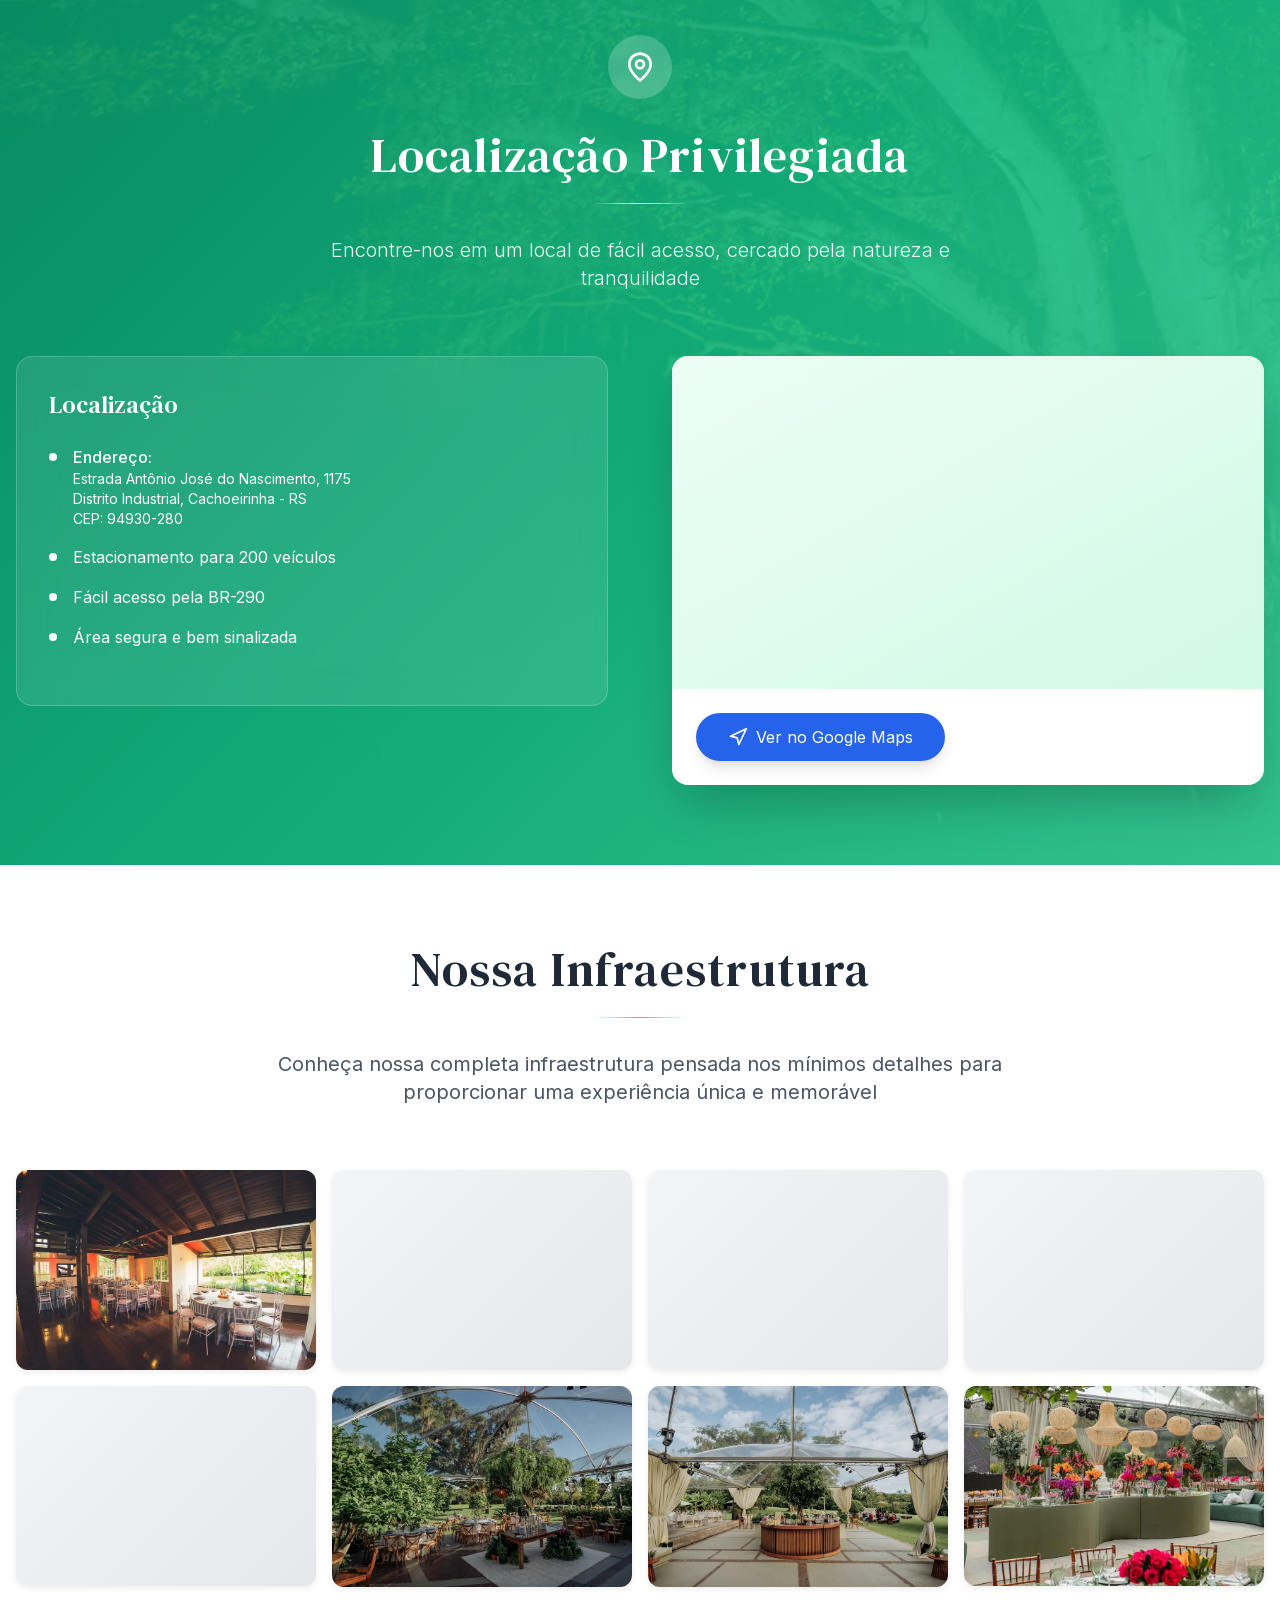
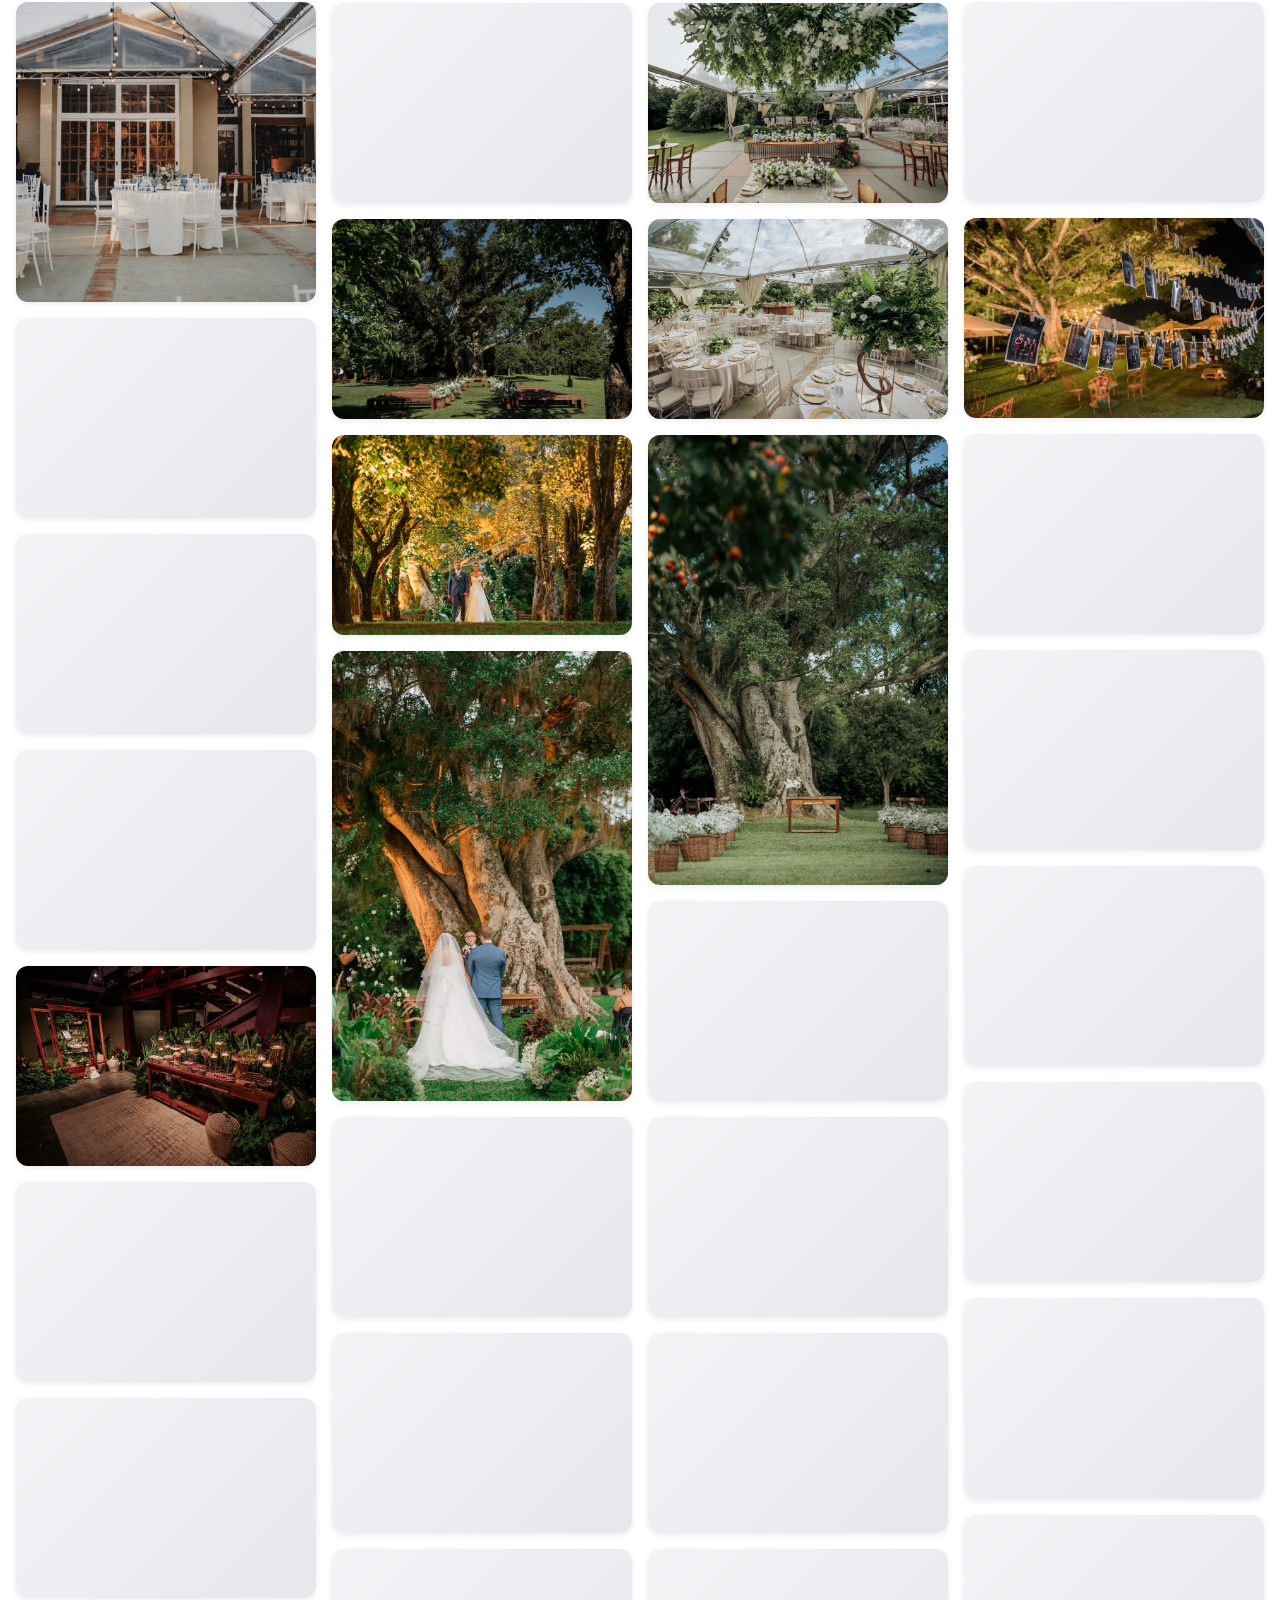
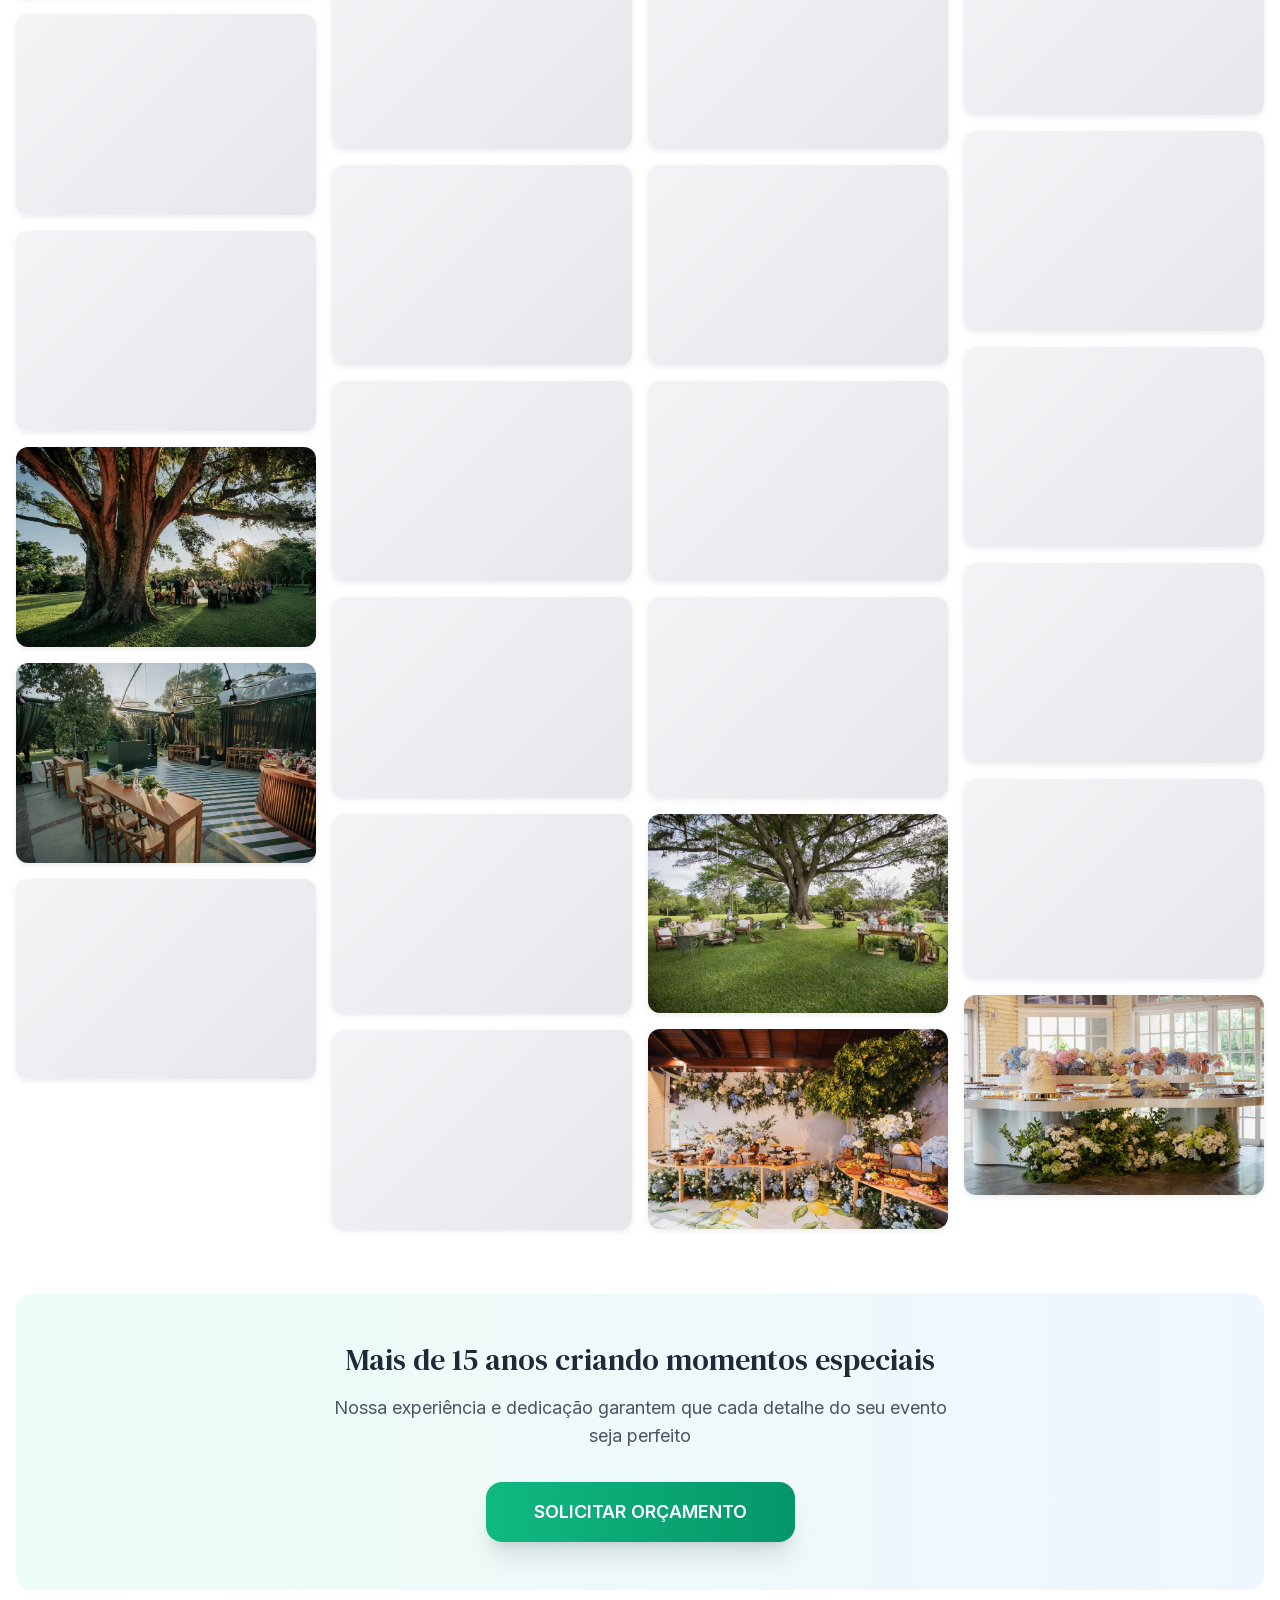
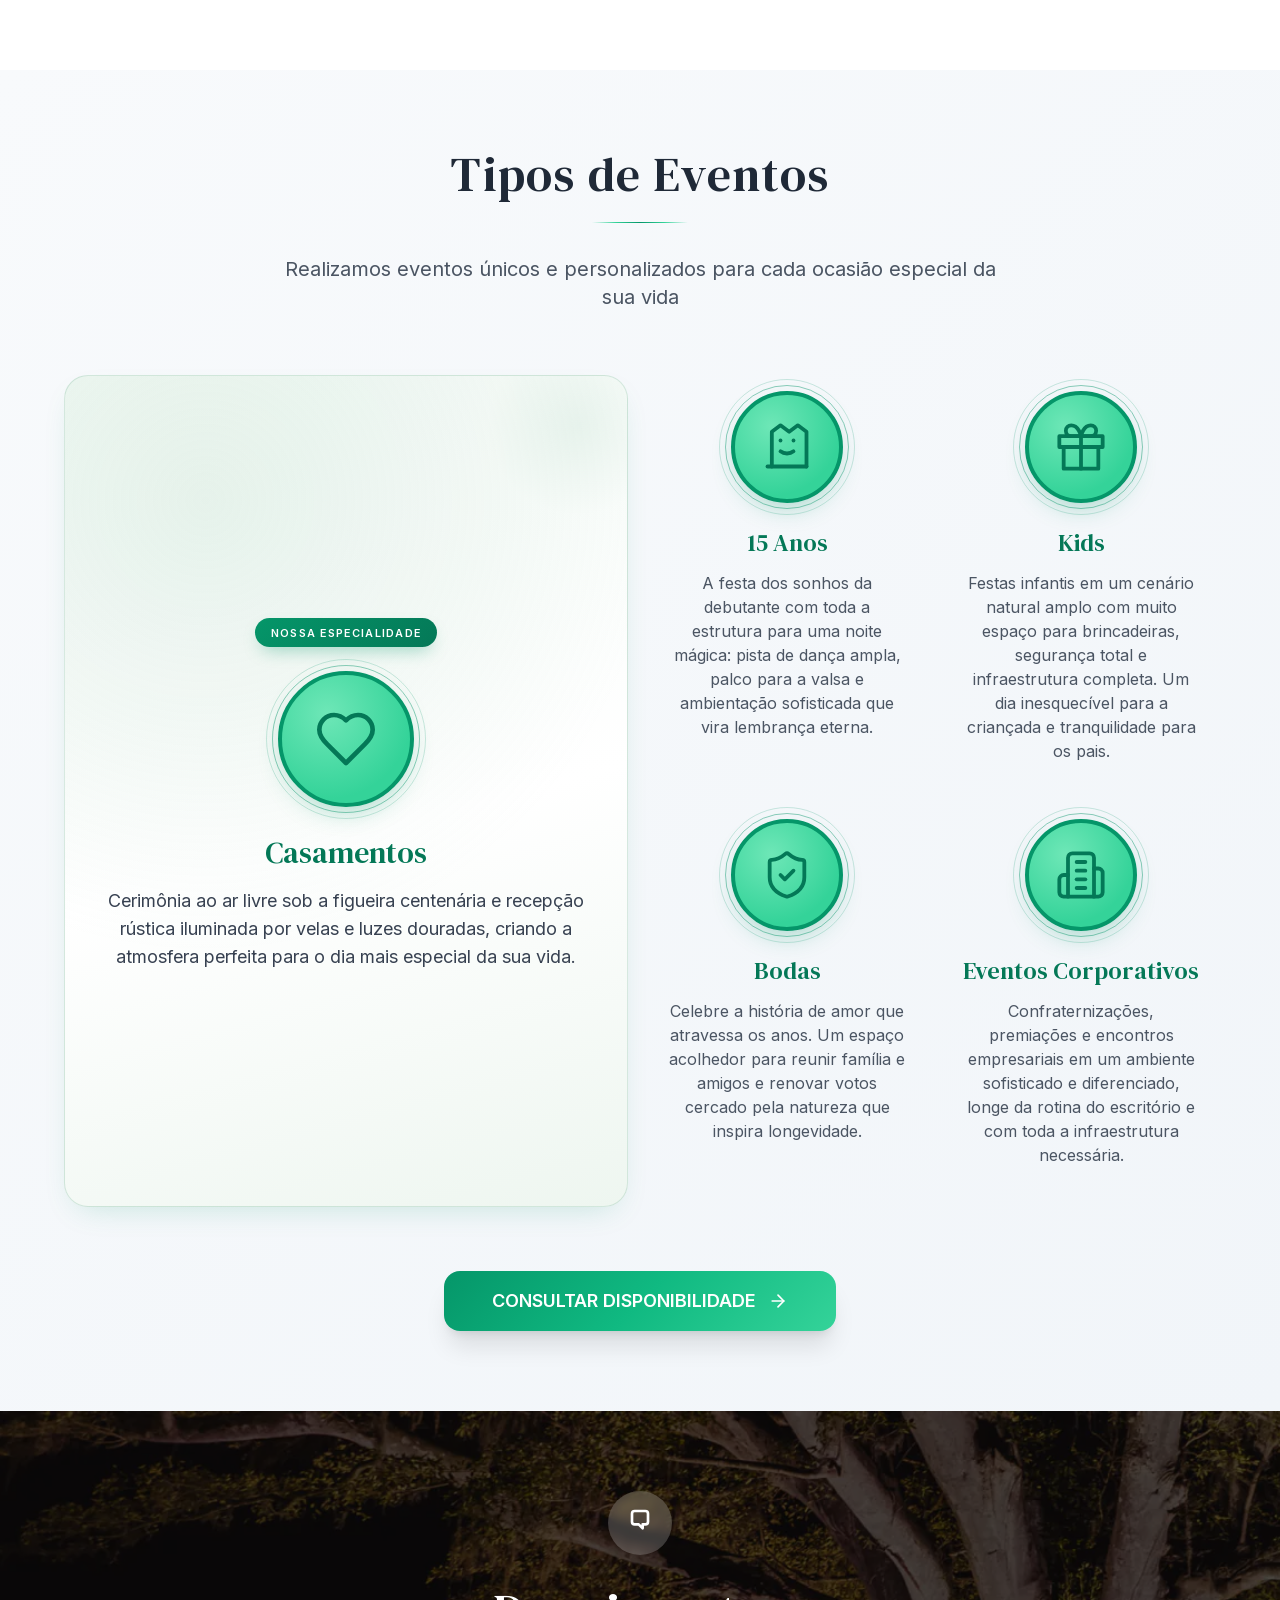
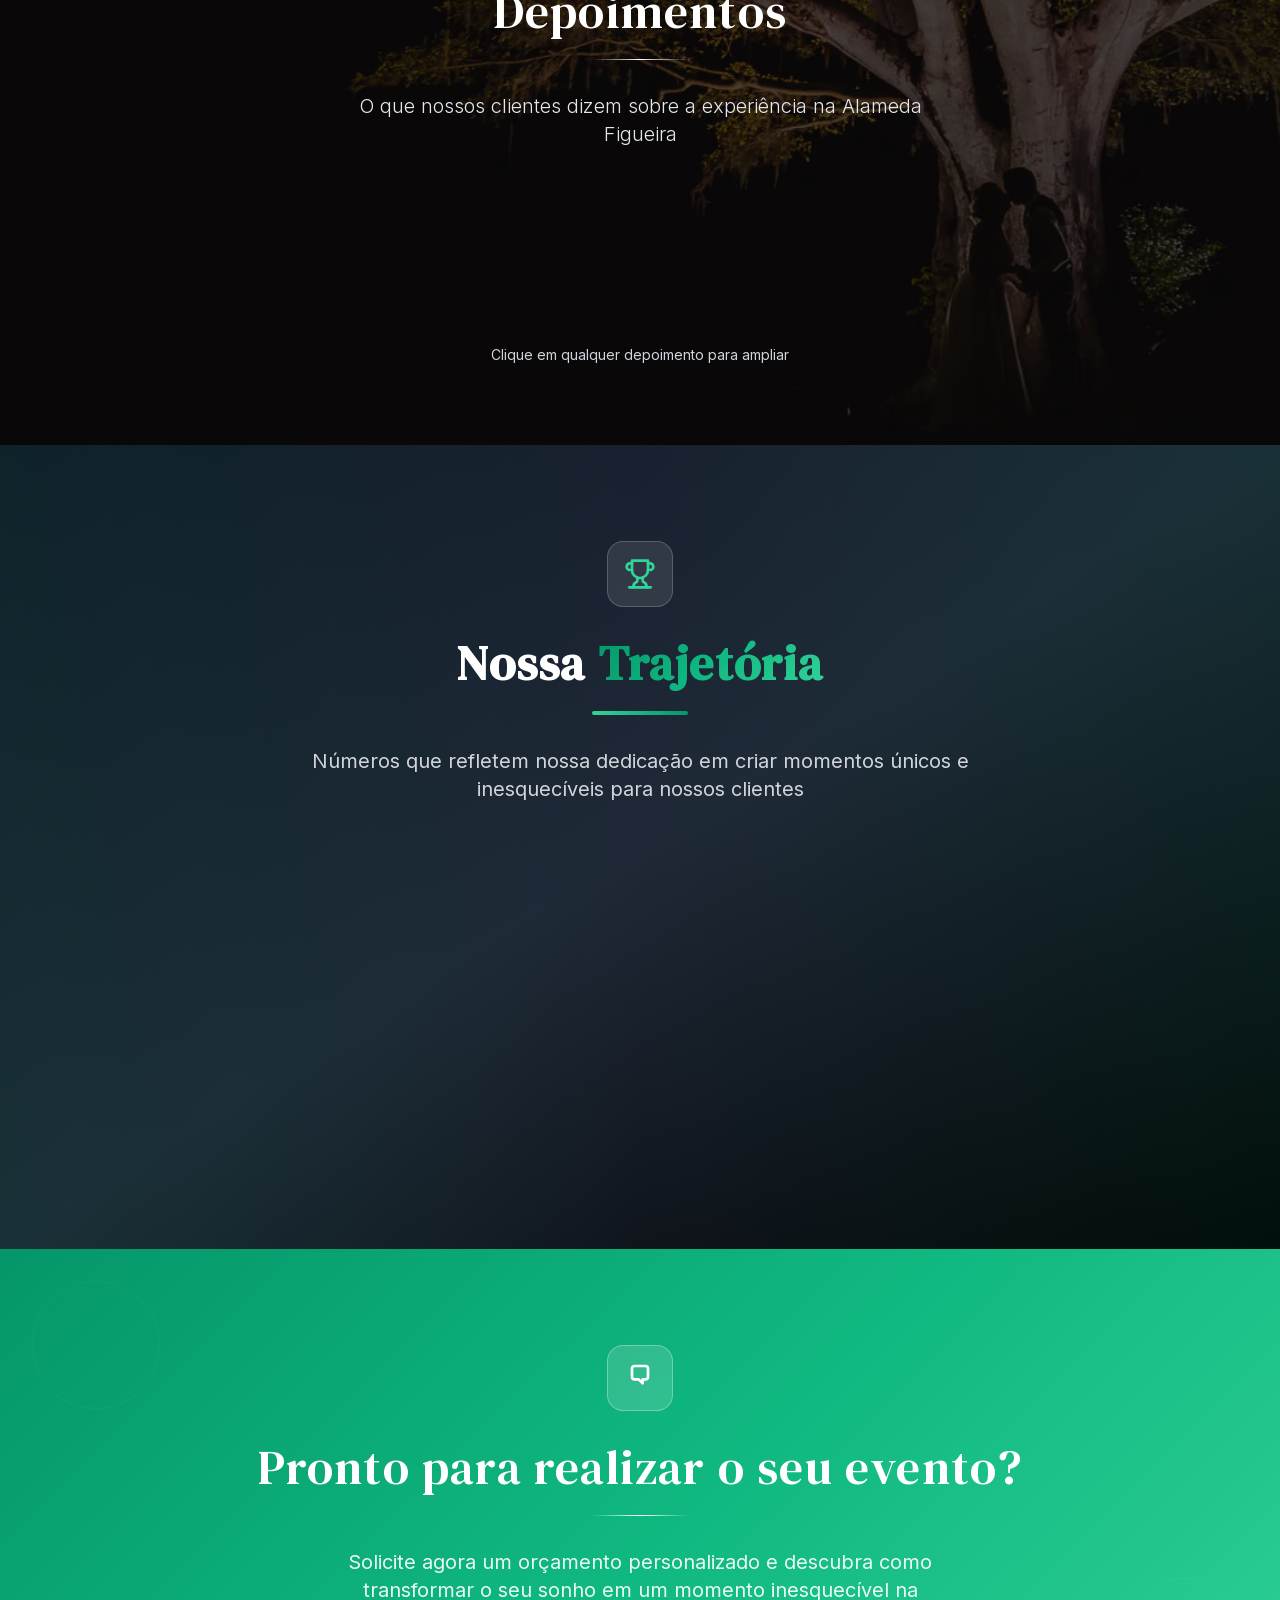
==== commit 7bf63cda: "Instala Google Analytics 4 (G-HZZ3CFXVDY) Co-Authored-By: Claude Opus 5.5 <noreply@anthropic.com>" ====
--- a/index.html
+++ b/index.html
@@ -1,6 +1,14 @@
 <!DOCTYPE html>
 <html lang="pt-BR">
 <head>
+  <!-- Google tag (gtag.js) -->
+  <script async src="https://www.googletagmanager.com/gtag/js?id=G-HZZ3CFXVDY"></script>
+  <script>
+    window.dataLayer = window.dataLayer || [];
+    function gtag(){dataLayer.push(arguments);}
+    gtag('js', new Date());
+    gtag('config', 'G-HZZ3CFXVDY');
+  </script>
   <meta charset="UTF-8" />
   <meta name="viewport" content="width=device-width, initial-scale=1.0" />
   <title>Alameda Figueira Eventos - Casamentos e Eventos Especiais</title>
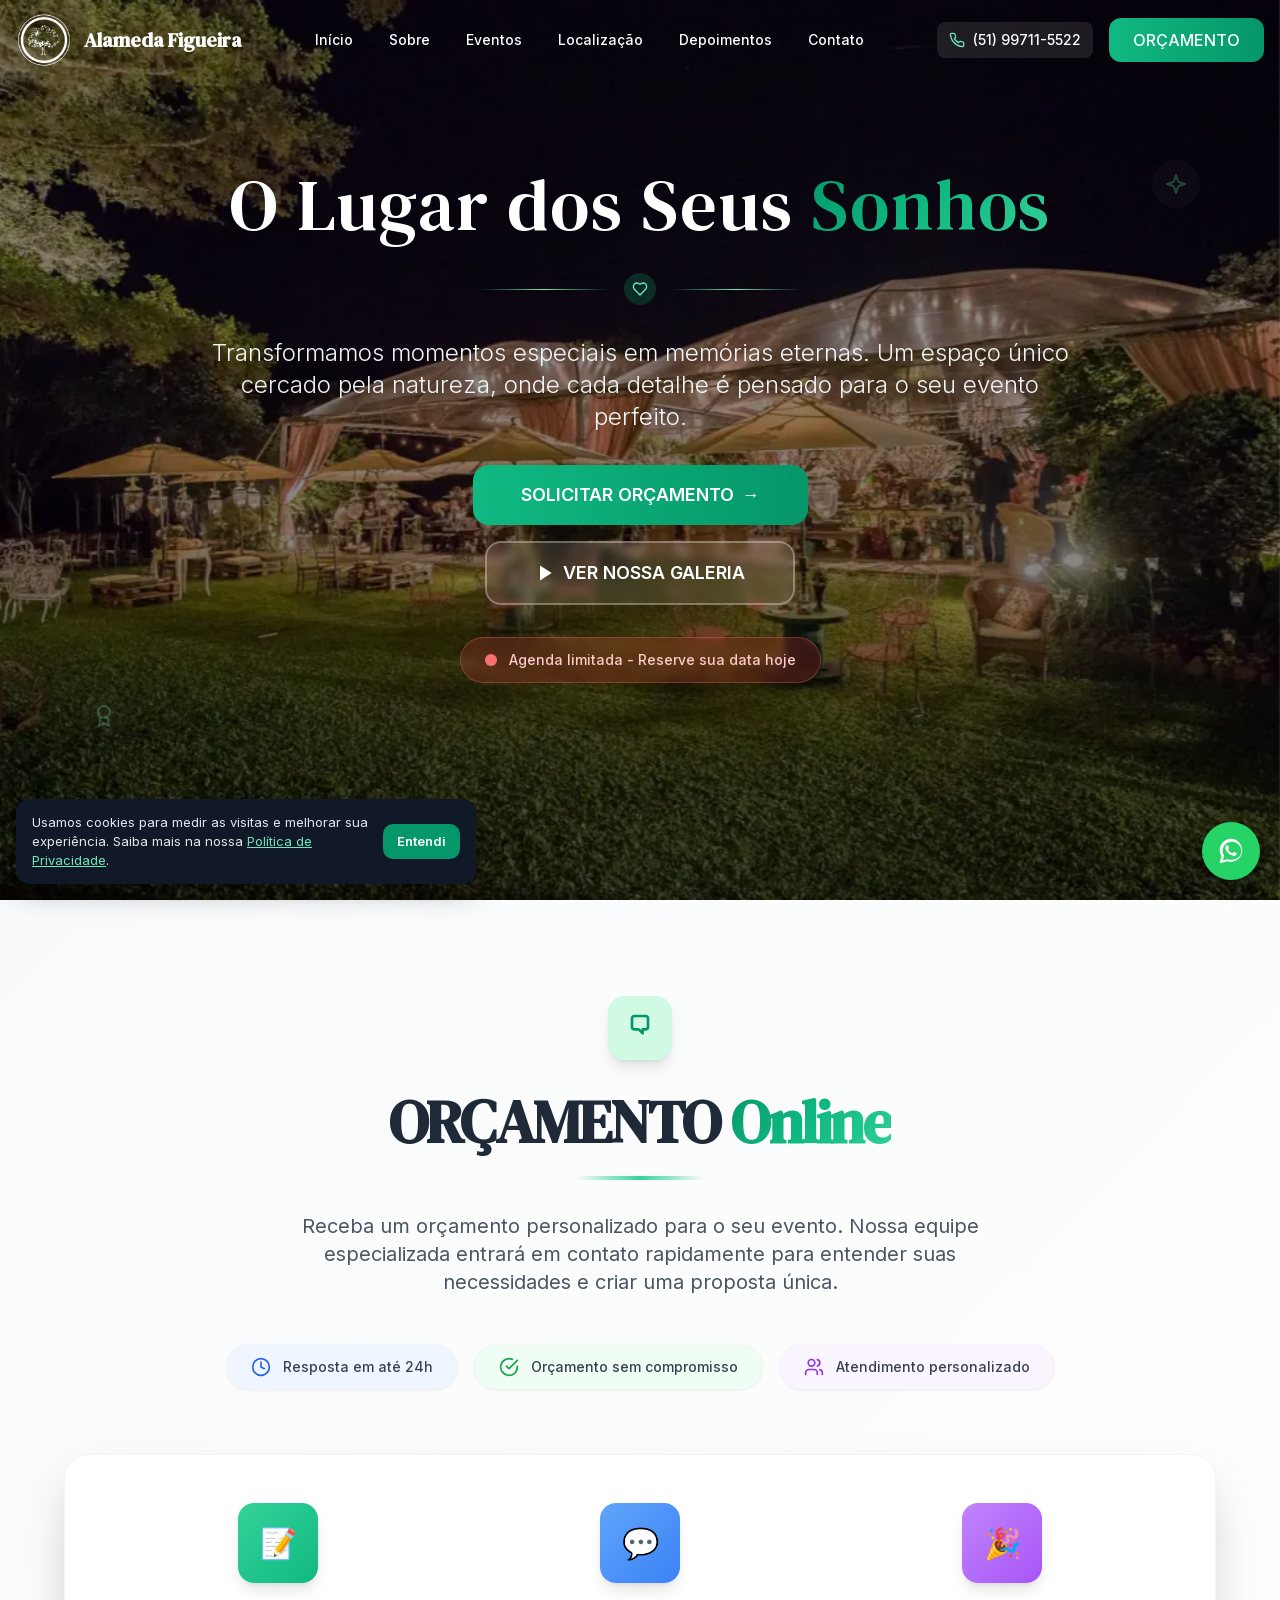
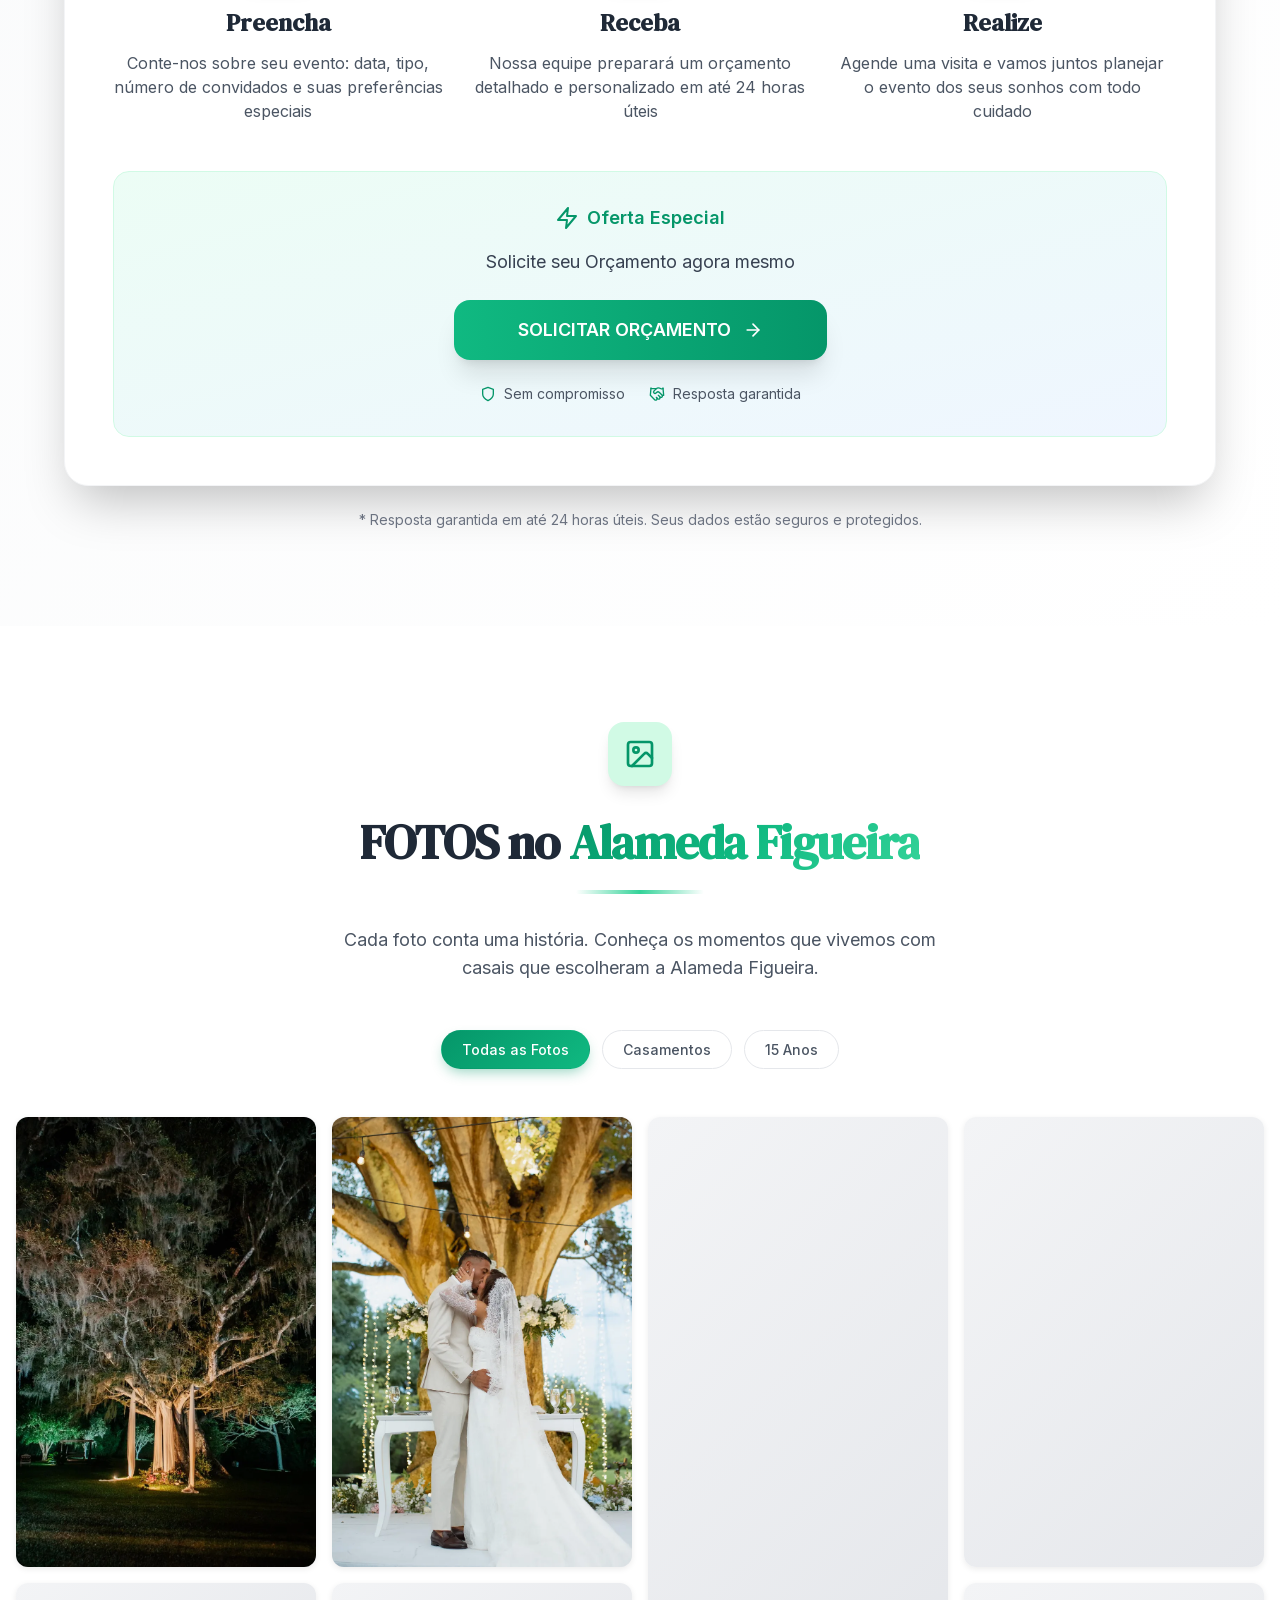
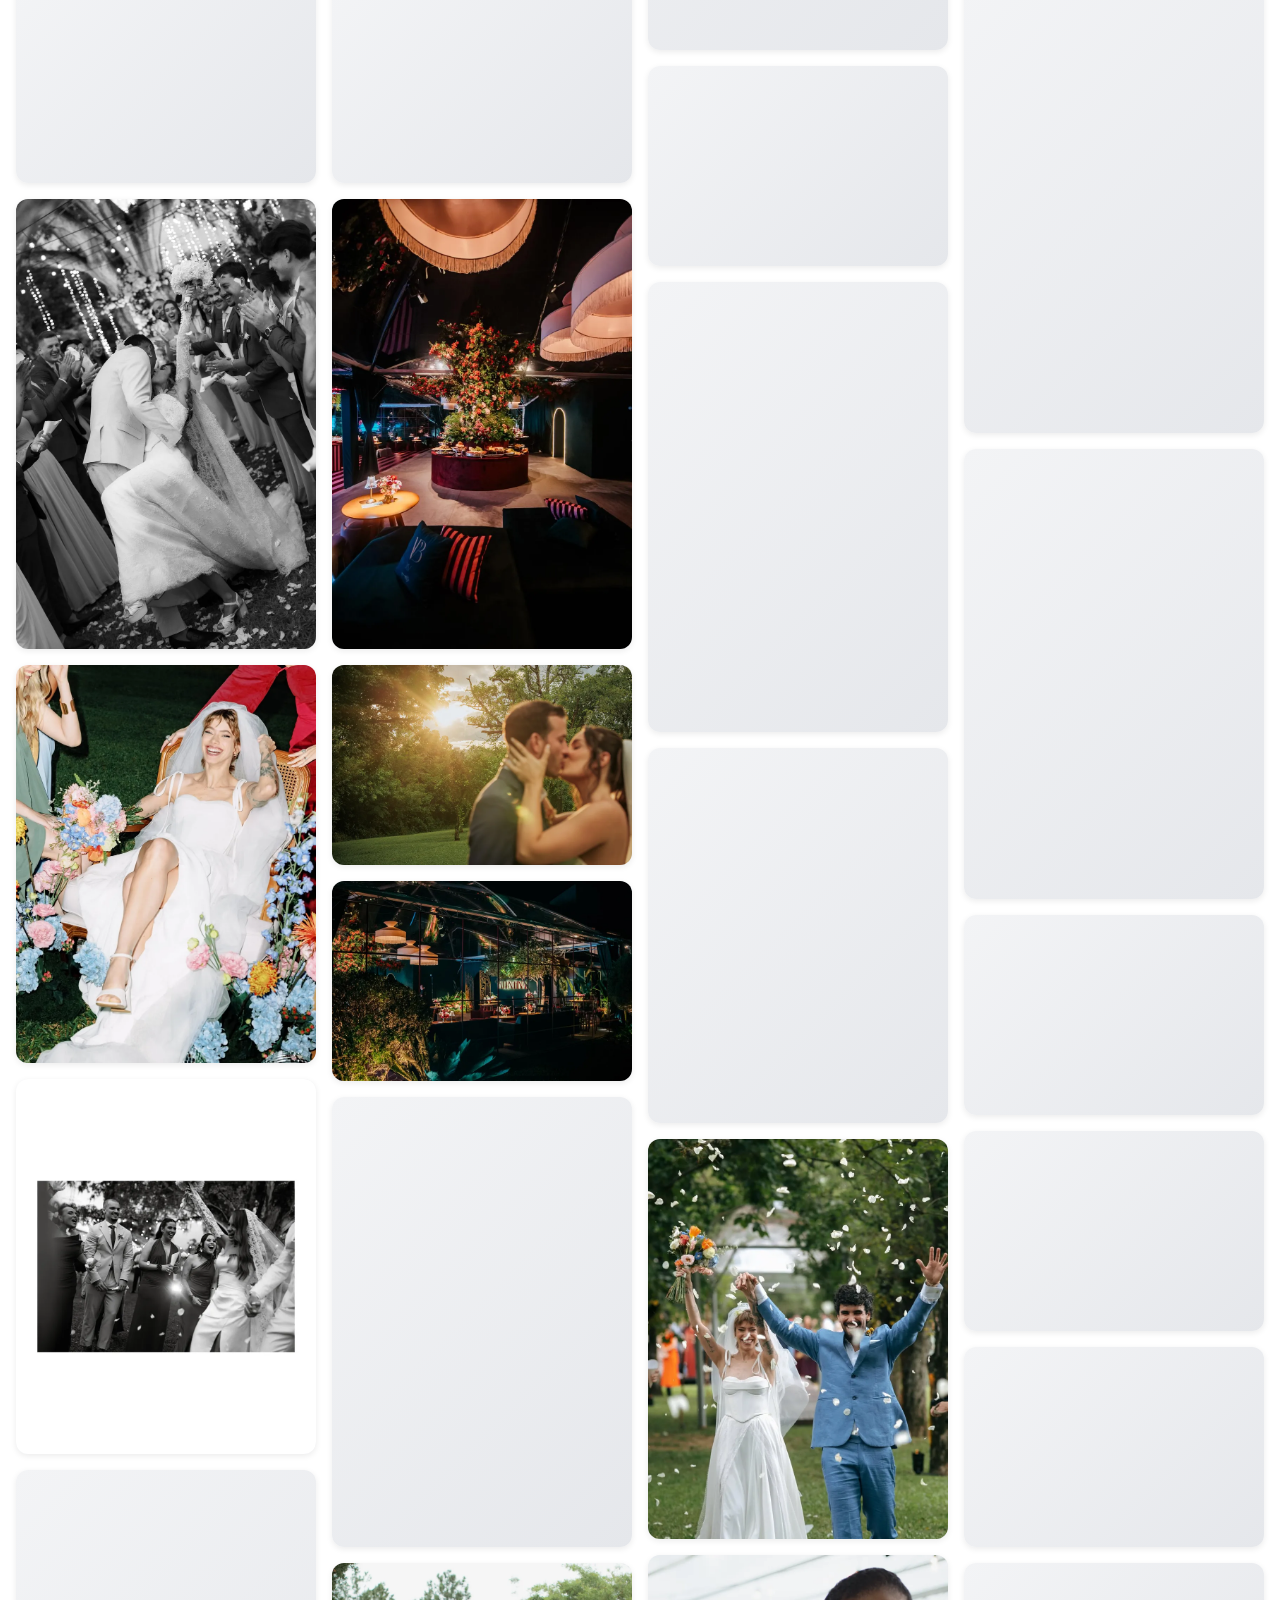
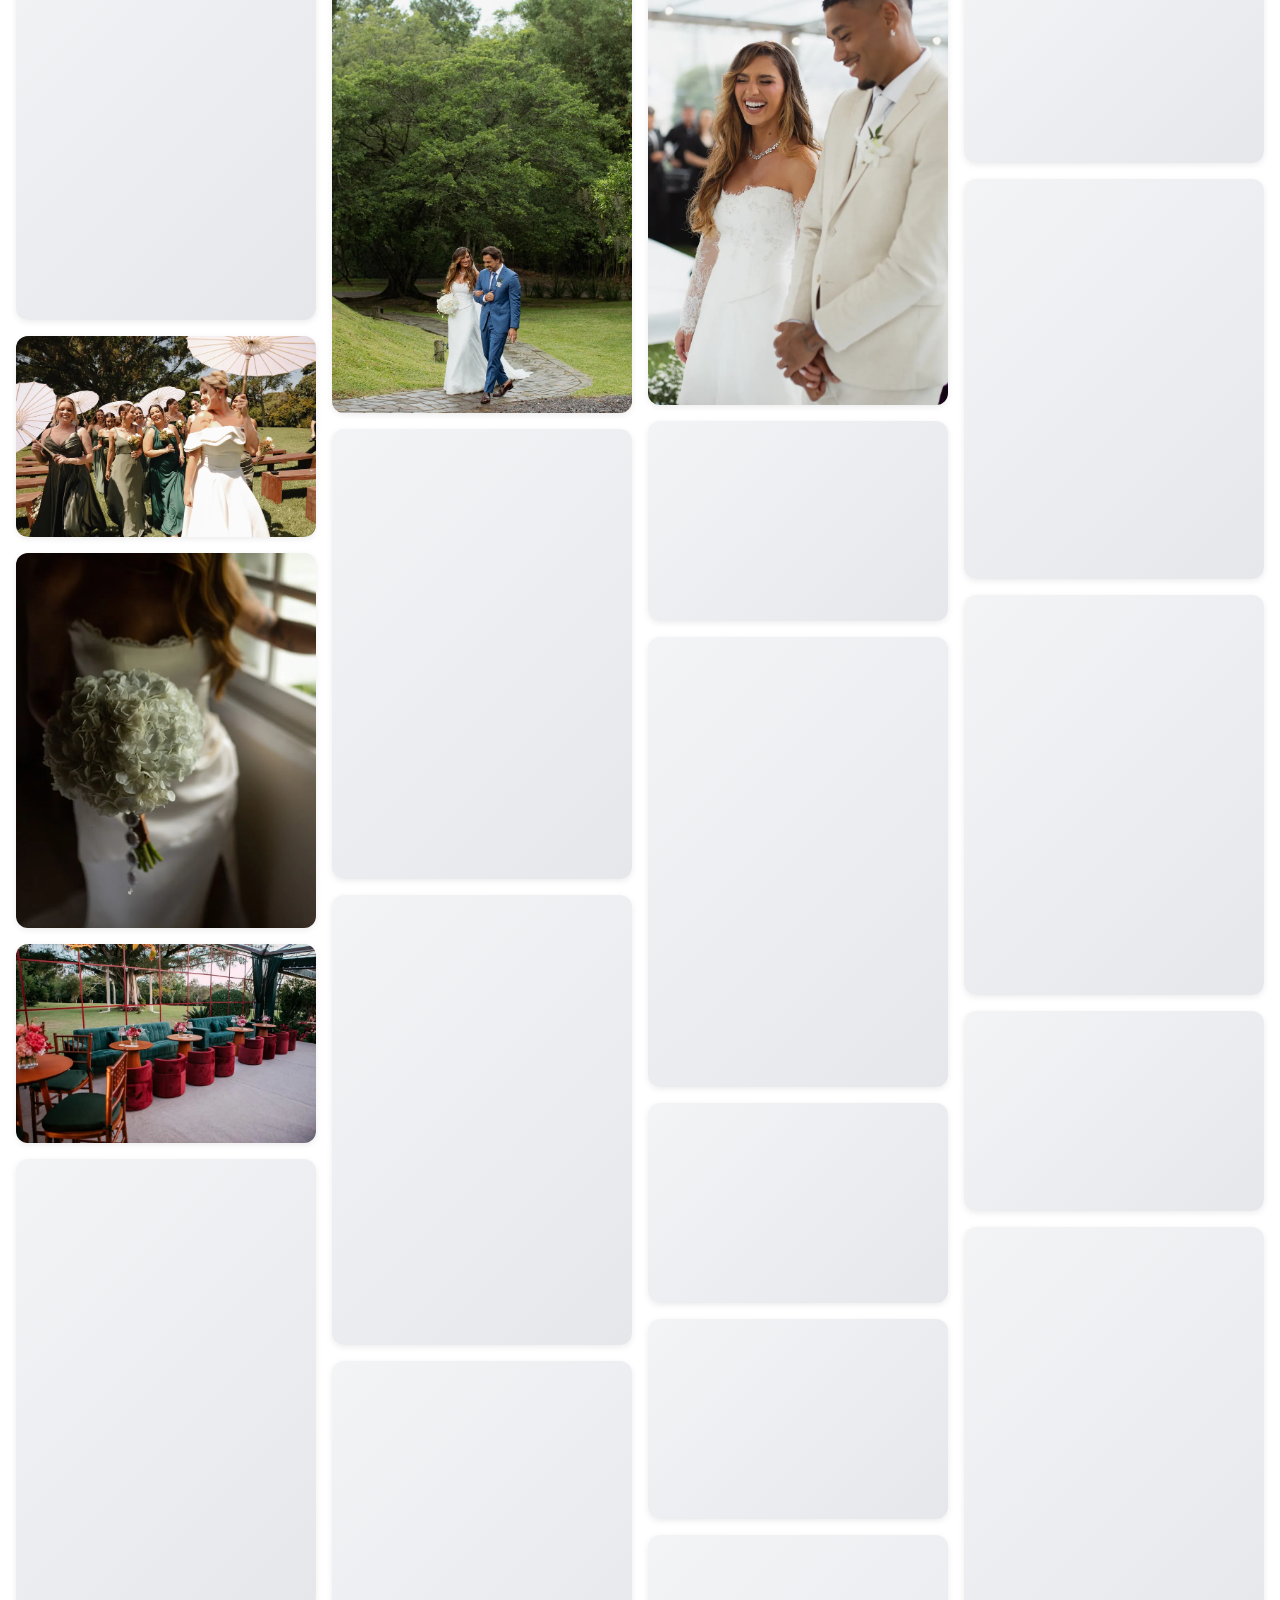
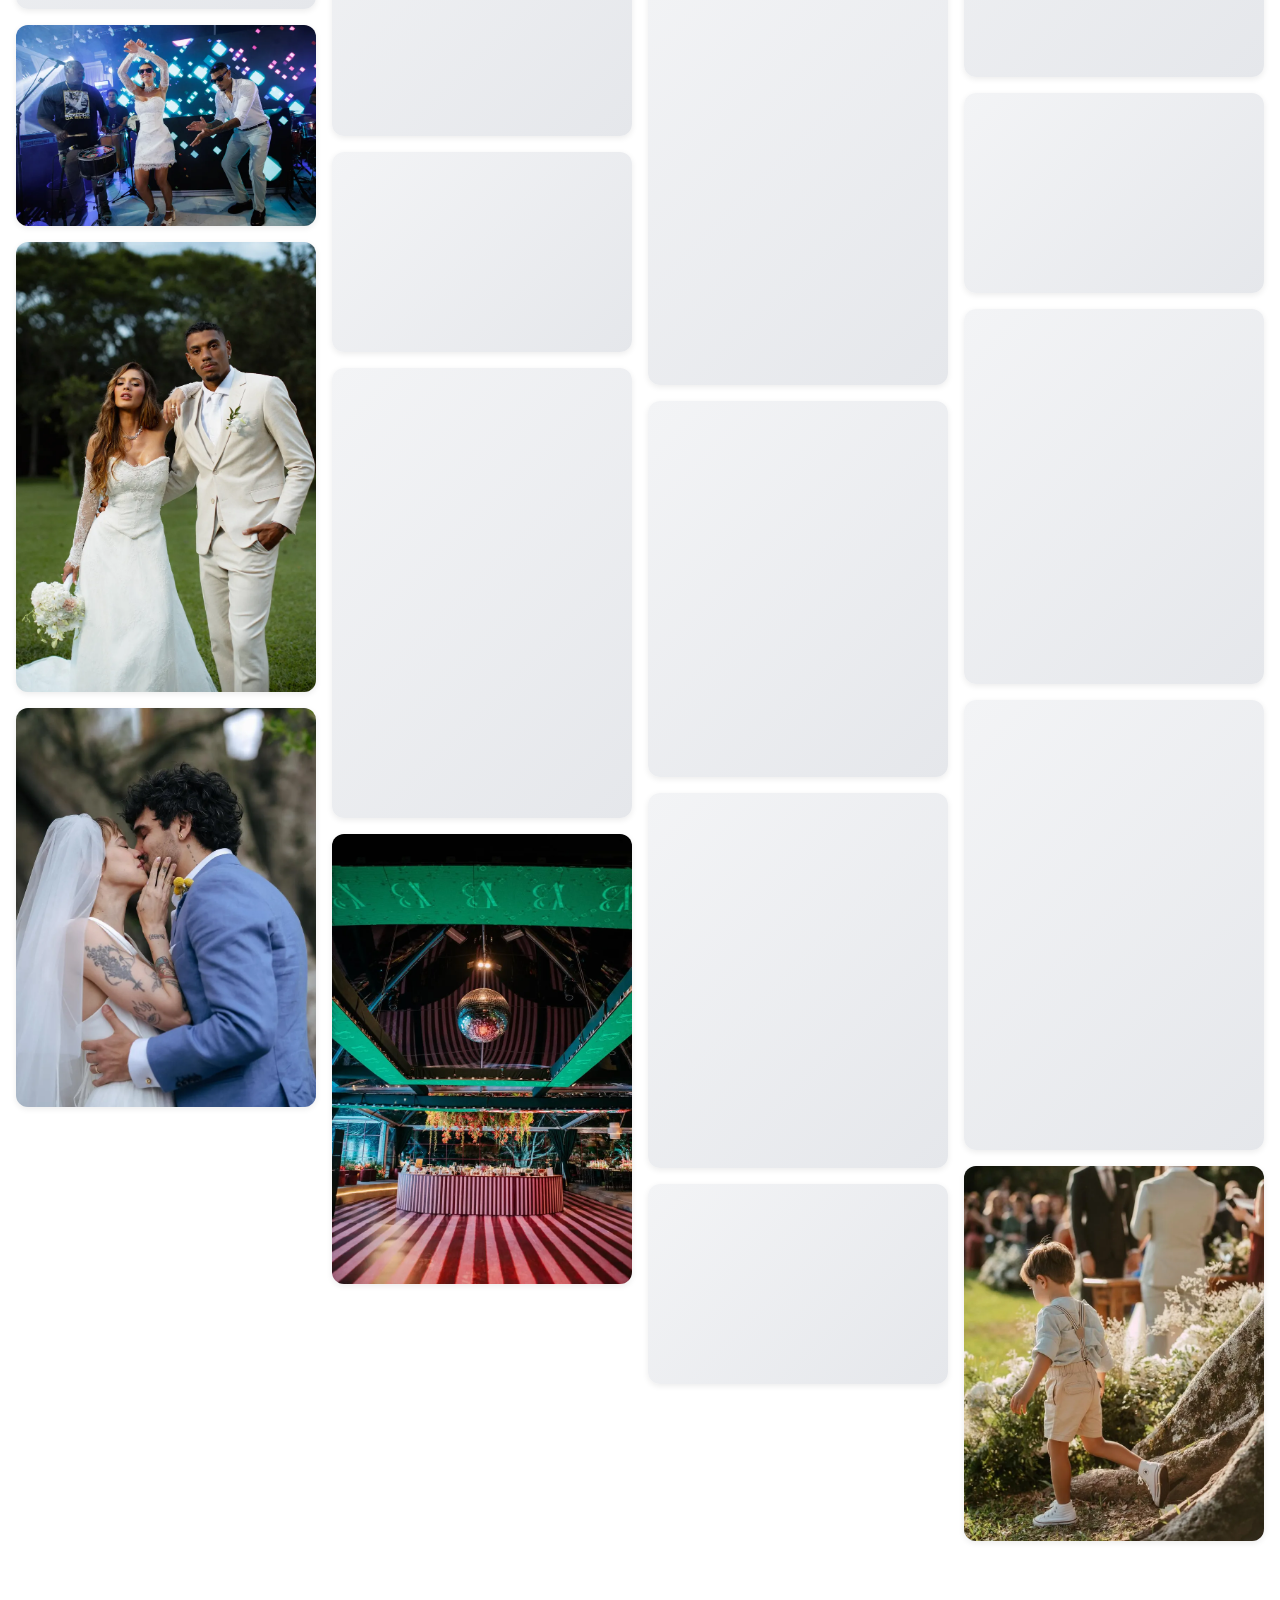
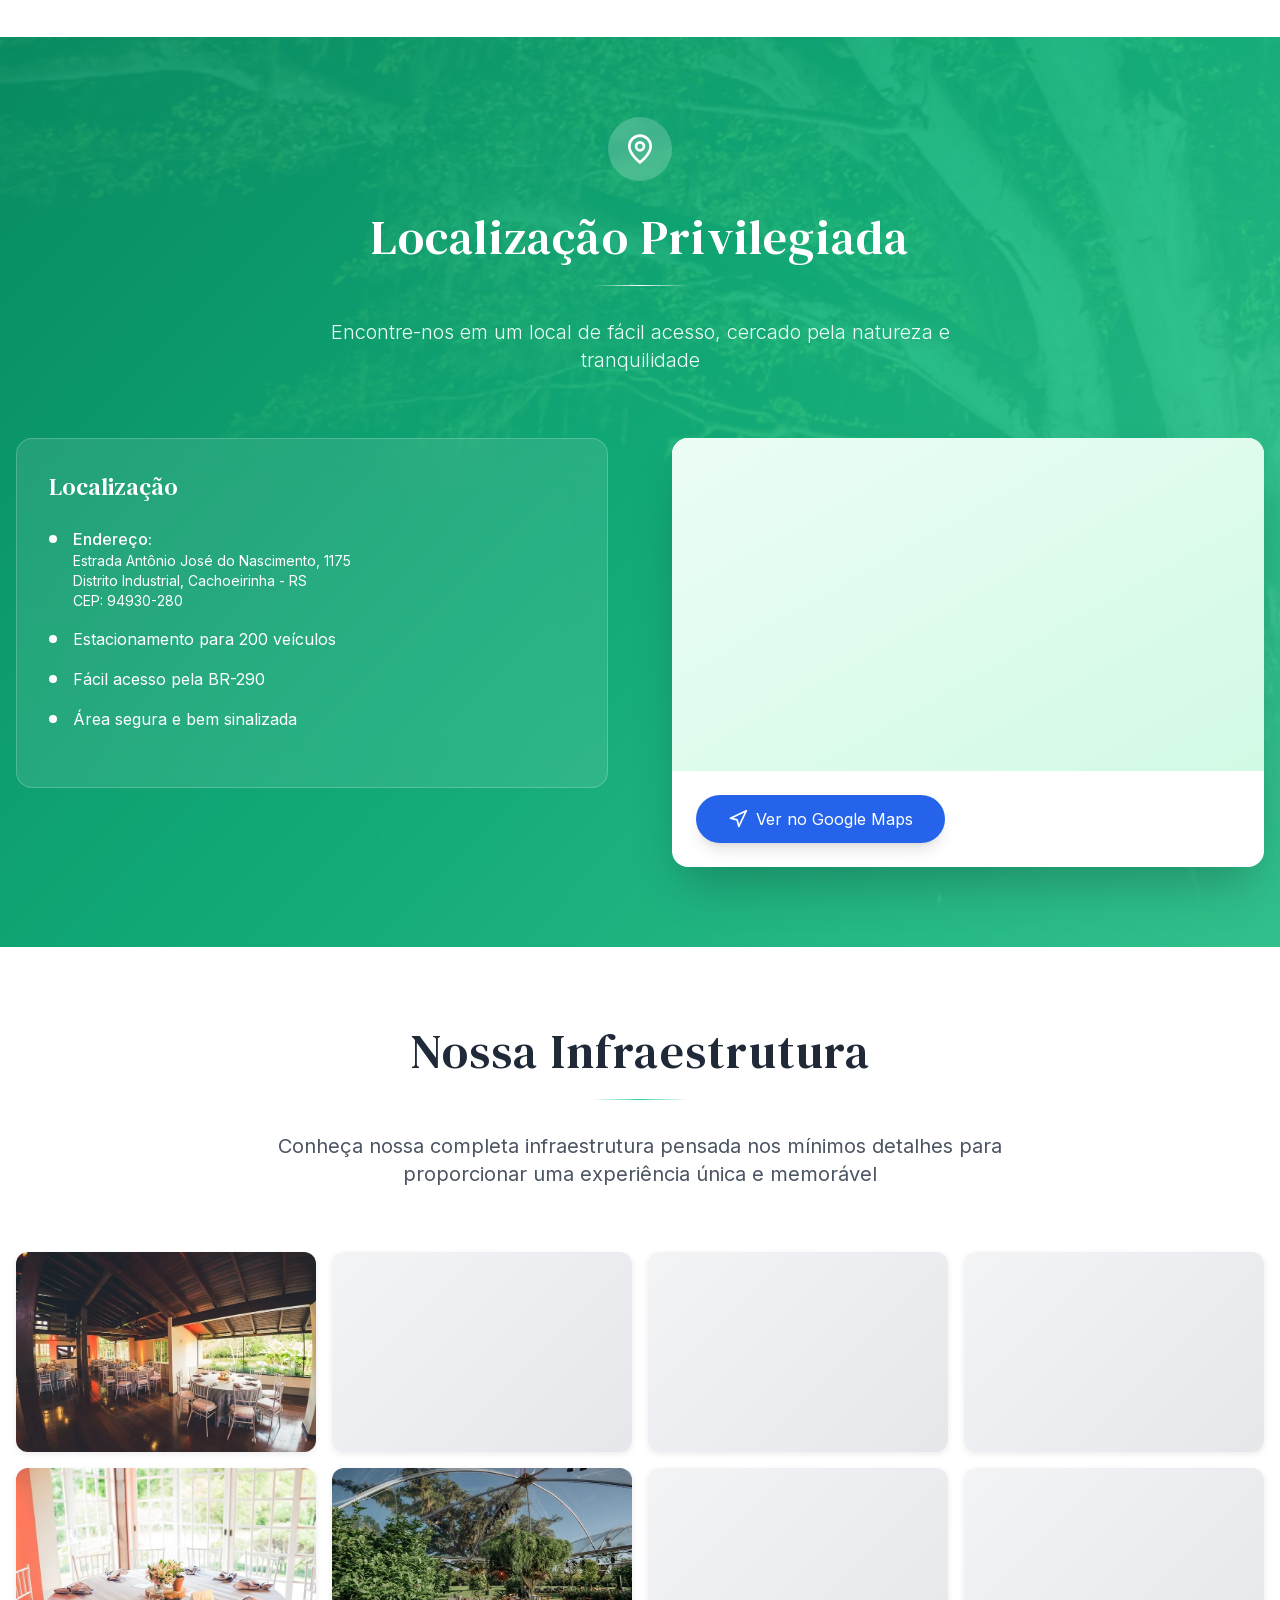
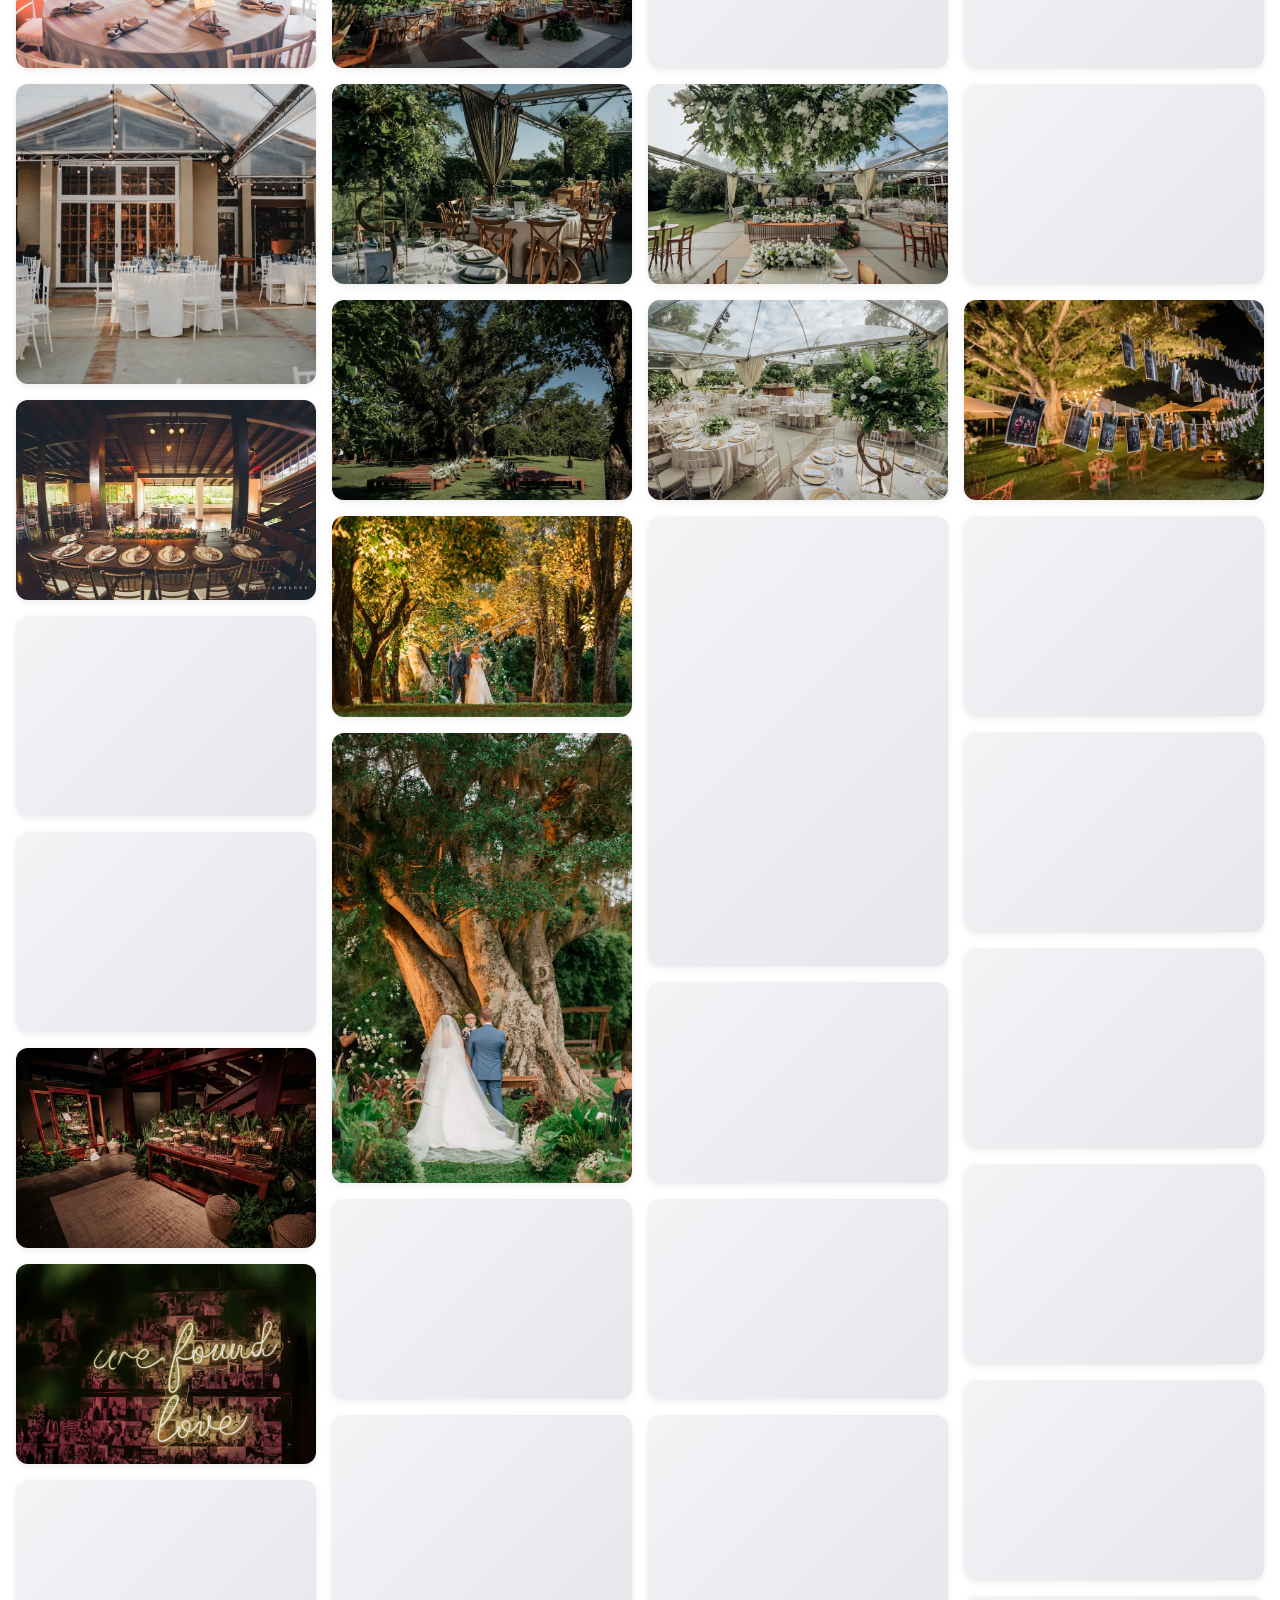
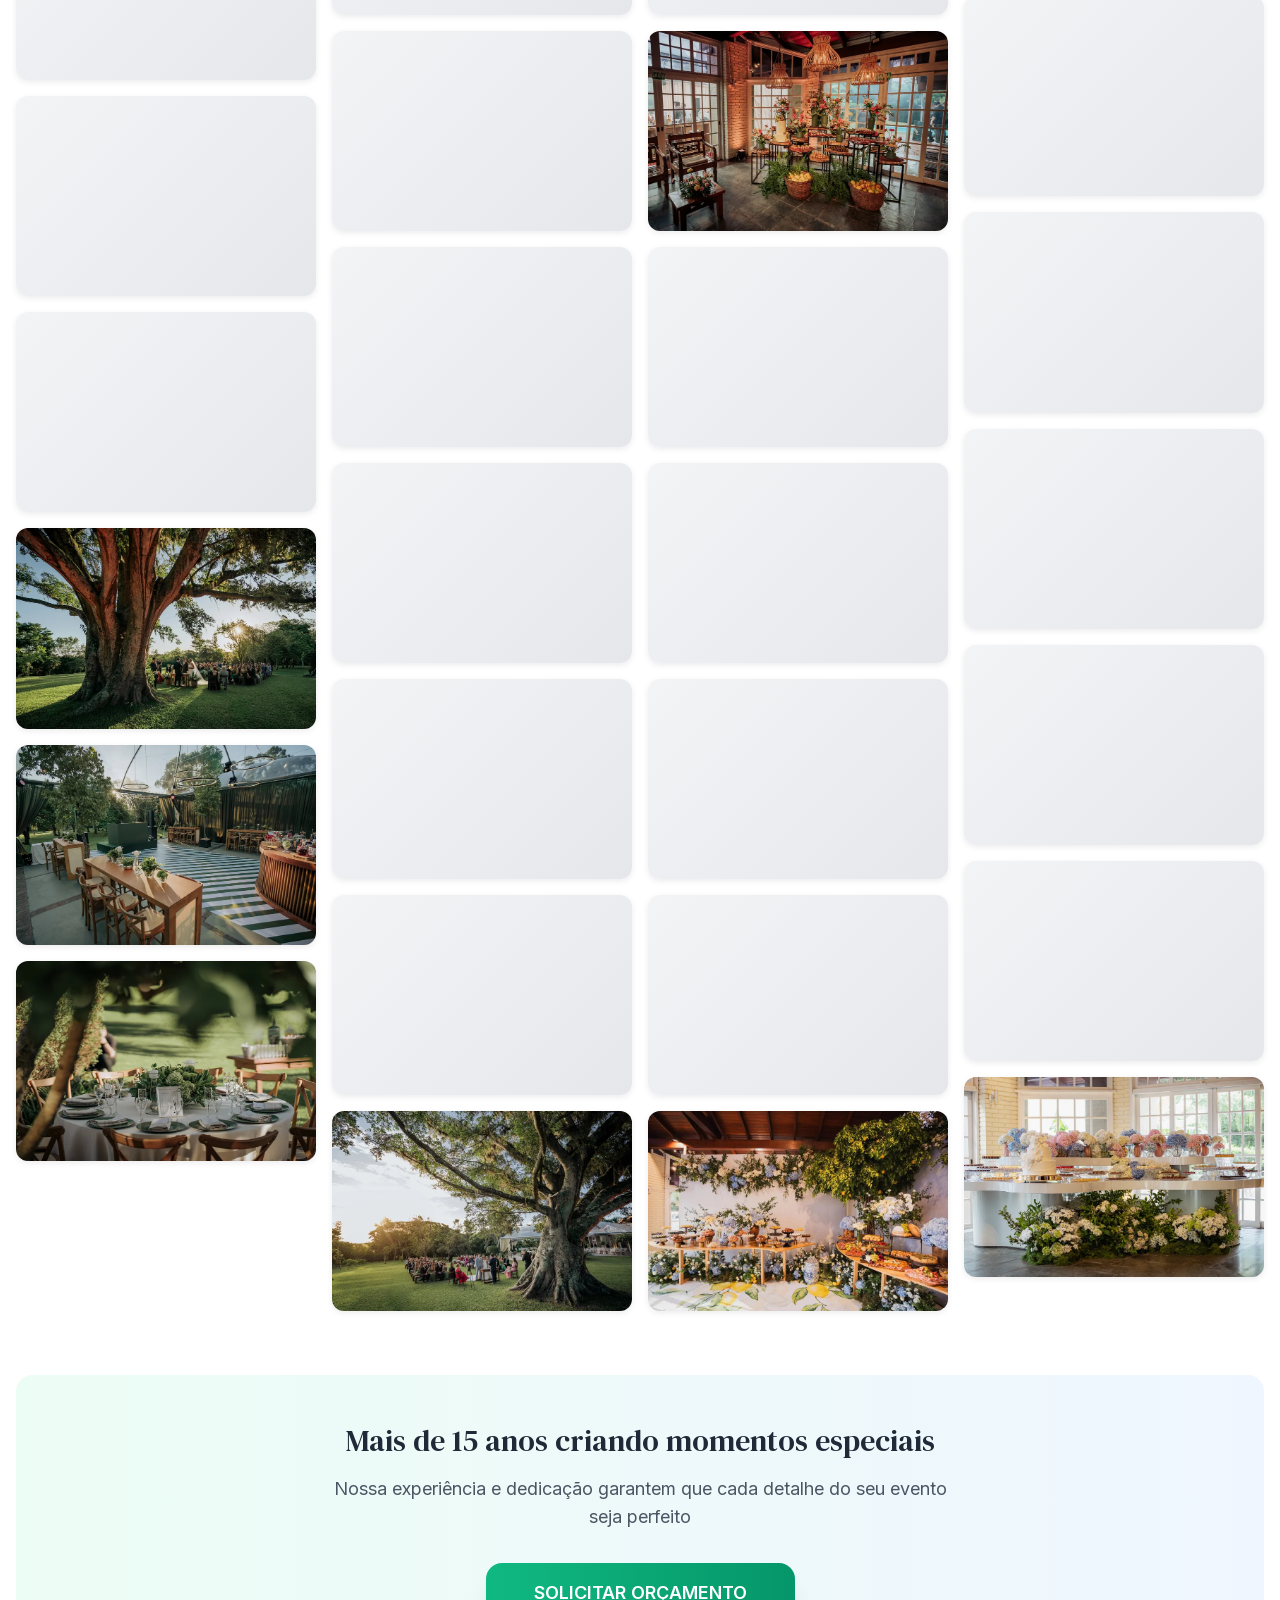
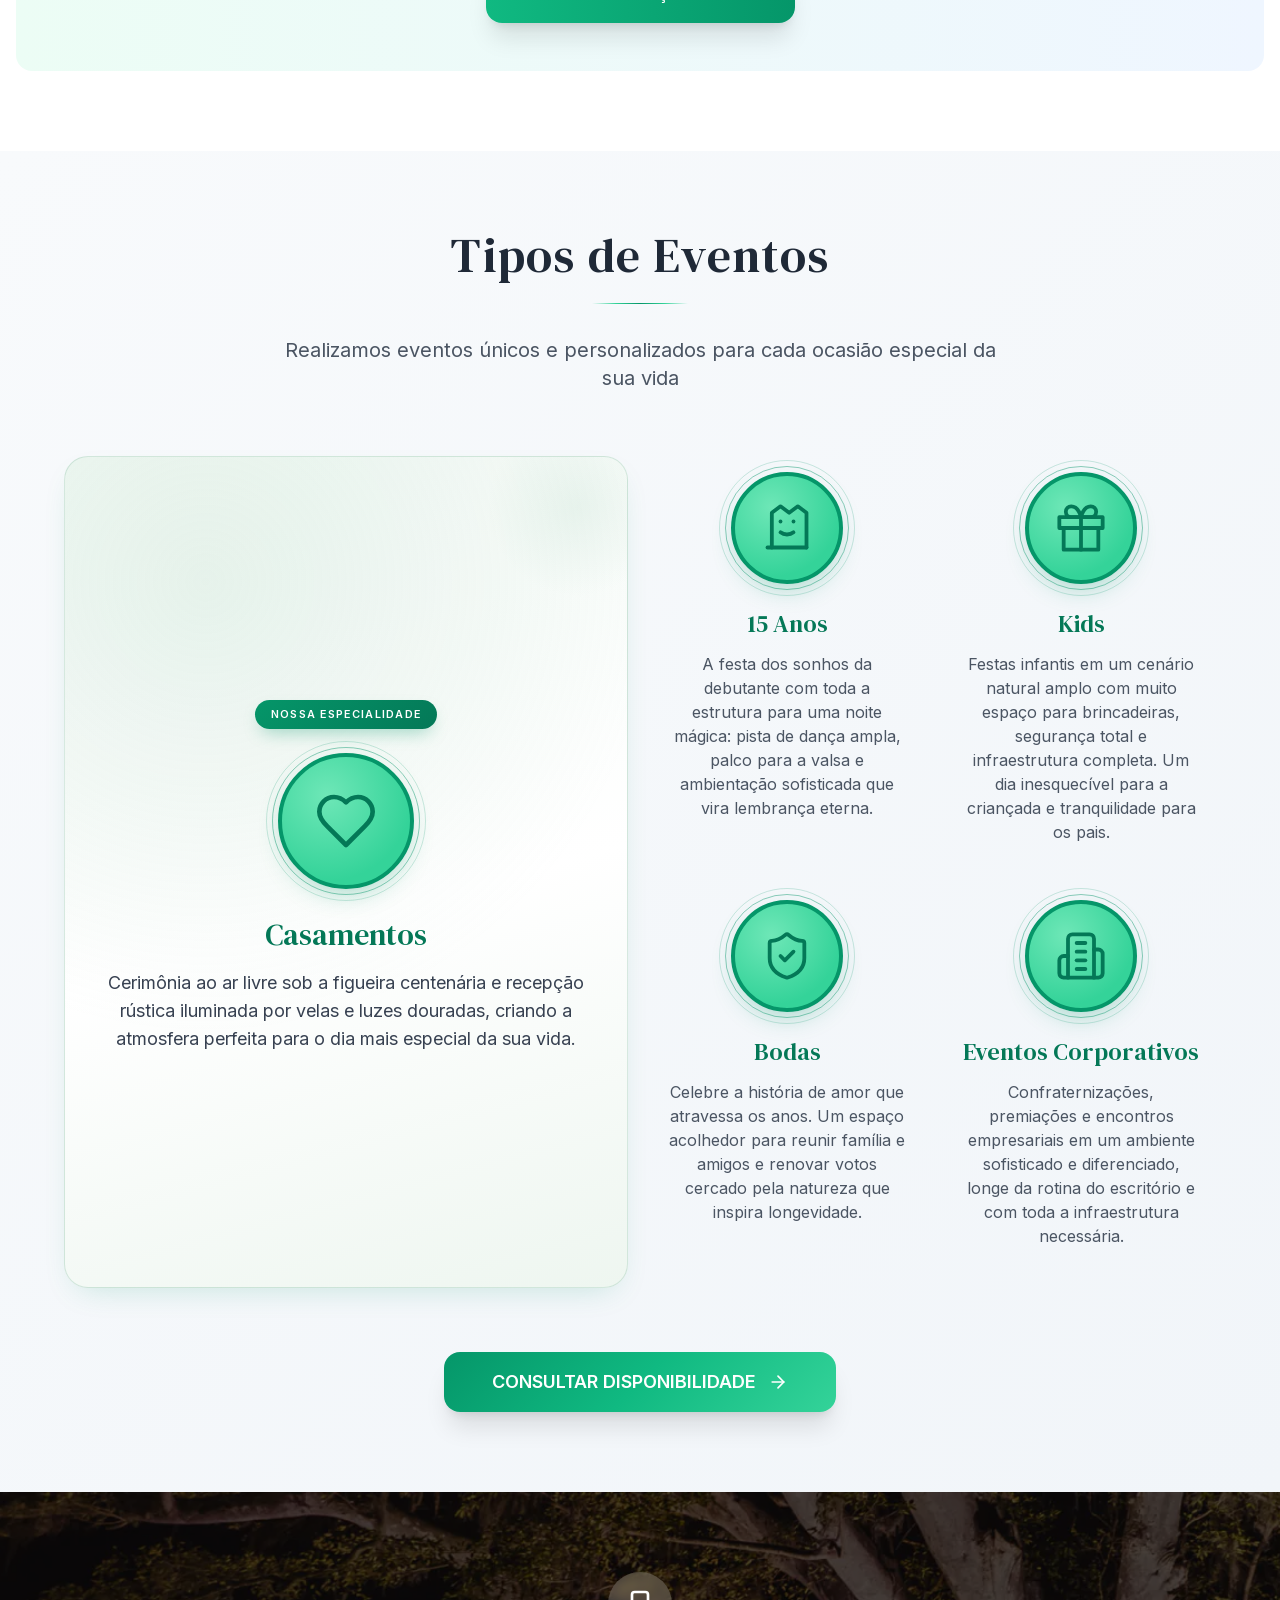
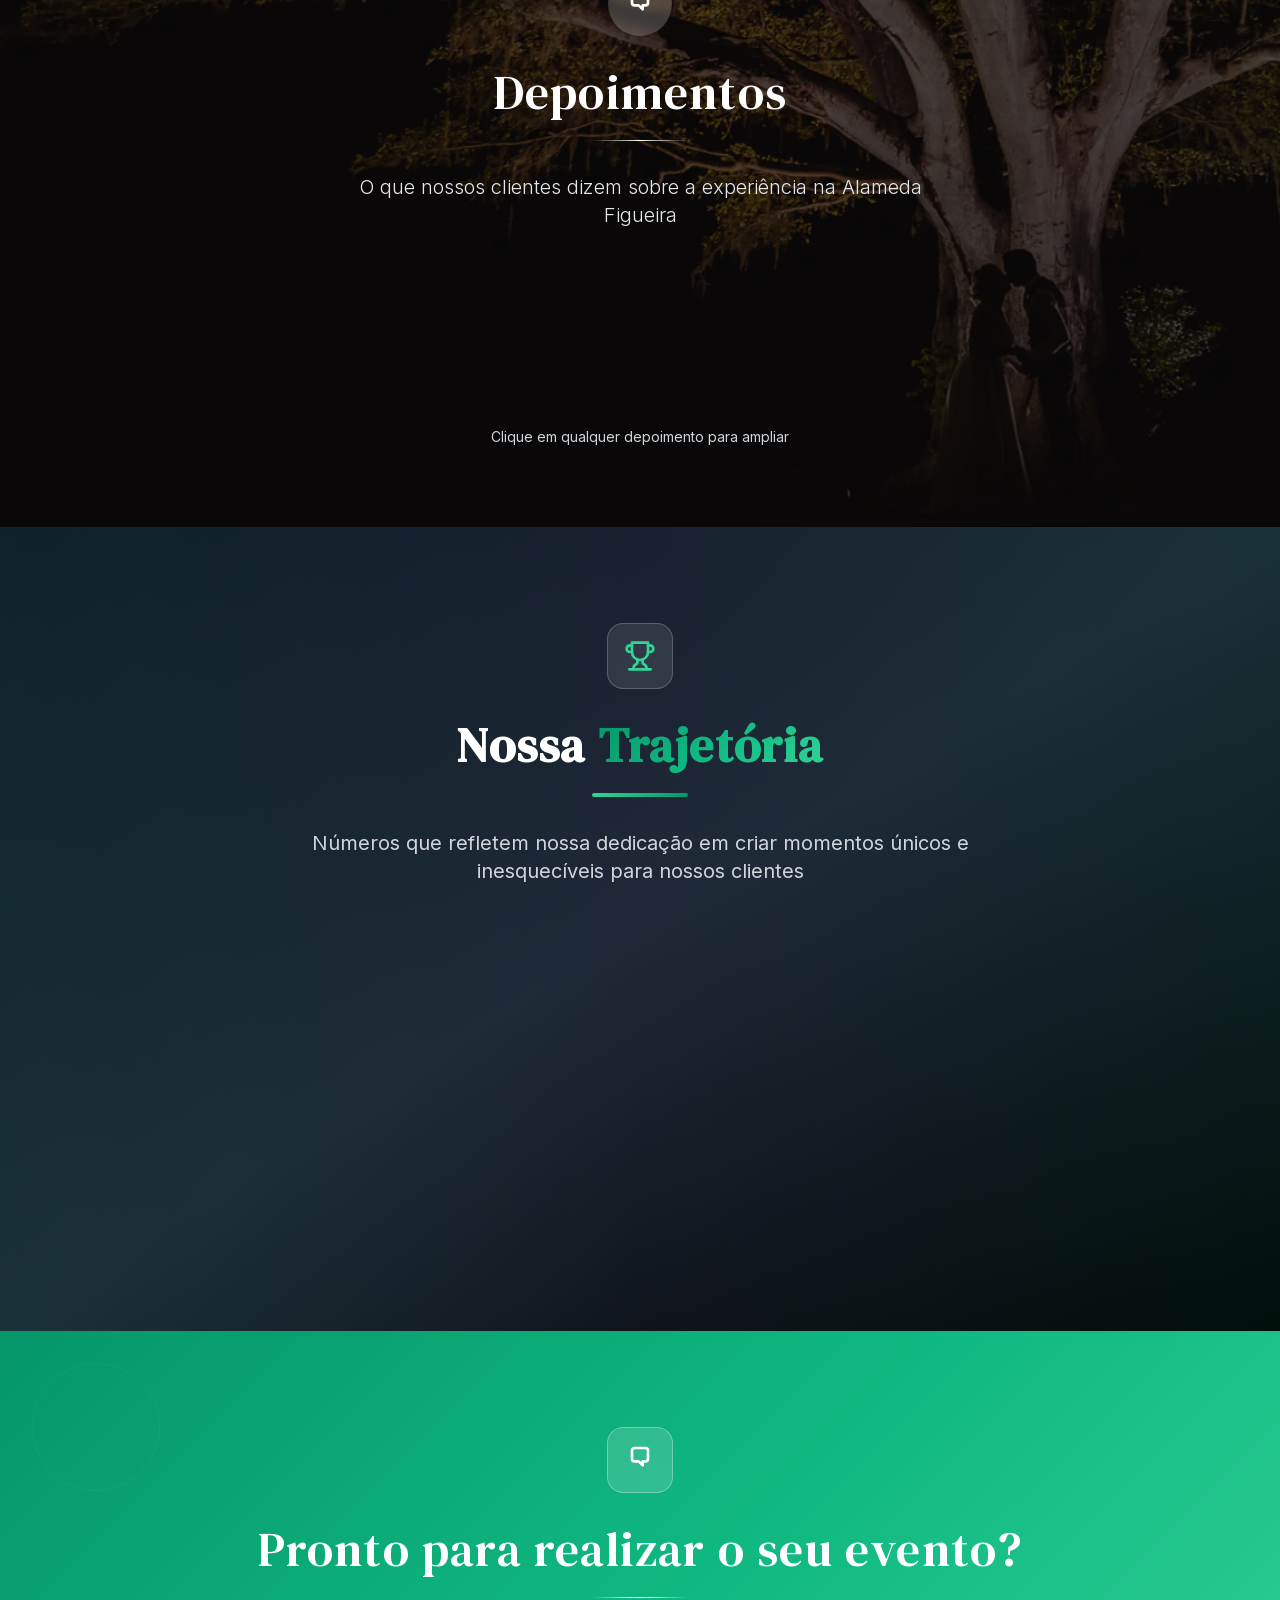
==== commit df814f81: "Site focado no WhatsApp + privacidade e SEO basico - Todos os botoes abrem o WhatsApp com mensagem p" ====
--- a/index.html
+++ b/index.html
@@ -13,6 +13,47 @@
   <meta name="viewport" content="width=device-width, initial-scale=1.0" />
   <title>Alameda Figueira Eventos - Casamentos e Eventos Especiais</title>
   <meta name="description" content="Há mais de 15 anos criando momentos especiais. Espaço único para casamentos, aniversários e eventos corporativos em Cachoeirinha - RS." />
+  <link rel="canonical" href="https://alamedafigueira.com.br/" />
+
+  <!-- Prévia ao compartilhar (WhatsApp, Instagram, Facebook) -->
+  <meta property="og:type" content="website" />
+  <meta property="og:locale" content="pt_BR" />
+  <meta property="og:site_name" content="Alameda Figueira Eventos" />
+  <meta property="og:url" content="https://alamedafigueira.com.br/" />
+  <meta property="og:title" content="Alameda Figueira Eventos - Casamentos e Eventos Especiais" />
+  <meta property="og:description" content="Cerimônia ao ar livre sob a figueira centenária, para até 300 convidados, em Cachoeirinha - RS. Peça seu orçamento pelo WhatsApp." />
+  <meta property="og:image" content="https://alamedafigueira.com.br/images/couple-tree-background.jpg" />
+  <meta property="og:image:alt" content="Casal sob a figueira centenária da Alameda Figueira" />
+  <meta name="twitter:card" content="summary_large_image" />
+
+  <!-- Dados do local para o Google -->
+  <script type="application/ld+json">
+  {
+    "@context": "https://schema.org",
+    "@type": "EventVenue",
+    "name": "Alameda Figueira Eventos",
+    "description": "Espaço para casamentos, 15 anos, festas infantis, bodas e eventos corporativos, com cerimônia ao ar livre sob a figueira centenária.",
+    "url": "https://alamedafigueira.com.br/",
+    "image": "https://alamedafigueira.com.br/images/couple-tree-background.jpg",
+    "logo": "https://alamedafigueira.com.br/favicon-512x512.png",
+    "telephone": "+55-51-99711-5522",
+    "email": "contato@alamedafigueira.com.br",
+    "address": {
+      "@type": "PostalAddress",
+      "streetAddress": "Estrada Antônio José do Nascimento, 1175 - Distrito Industrial",
+      "addressLocality": "Cachoeirinha",
+      "addressRegion": "RS",
+      "postalCode": "94930-280",
+      "addressCountry": "BR"
+    },
+    "maximumAttendeeCapacity": 300,
+    "amenityFeature": [
+      { "@type": "LocationFeatureSpecification", "name": "Estacionamento para 200 veículos", "value": true },
+      { "@type": "LocationFeatureSpecification", "name": "Cerimônia ao ar livre", "value": true }
+    ],
+    "sameAs": ["https://www.instagram.com/alamedafigueira"]
+  }
+  </script>
 
   <link rel="icon" type="image/png" sizes="32x32" href="favicon-32x32.png">
   <link rel="icon" type="image/png" sizes="16x16" href="favicon-16x16.png">
@@ -631,9 +672,9 @@
         <div class="hidden lg:flex items-center space-x-4">
           <div id="phone-box" class="flex items-center space-x-2 px-3 py-2 rounded-lg transition-all bg-white/10 backdrop-blur-sm">
             <svg id="phone-icon" class="w-4 h-4 text-emerald-300" xmlns="http://www.w3.org/2000/svg" viewBox="0 0 24 24" fill="none" stroke="currentColor" stroke-width="2" stroke-linecap="round" stroke-linejoin="round"><path d="M22 16.92v3a2 2 0 0 1-2.18 2 19.79 19.79 0 0 1-8.63-3.07 19.5 19.5 0 0 1-6-6 19.79 19.79 0 0 1-3.07-8.67A2 2 0 0 1 4.11 2h3a2 2 0 0 1 2 1.72 12.84 12.84 0 0 0 .7 2.81 2 2 0 0 1-.45 2.11L8.09 9.91a16 16 0 0 0 6 6l1.27-1.27a2 2 0 0 1 2.11-.45 12.84 12.84 0 0 0 2.81.7A2 2 0 0 1 22 16.92z"/></svg>
-            <a href="tel:+5551997115522" id="phone-text" class="font-inter text-sm font-medium text-white">(51) 99711-5522</a>
-          </div>
-          <a href="http://wa.me/5551997115522" target="_blank" rel="noopener" class="inline-flex items-center bg-gradient-to-r from-emerald-500 to-emerald-600 hover:from-emerald-600 hover:to-emerald-700 text-white px-6 py-2.5 rounded-xl font-medium transition-all duration-300 hover:scale-105 hover:shadow-lg">ORÇAMENTO</a>
+            <a href="https://wa.me/5551997115522?text=Ol%C3%A1!%20Vim%20pelo%20site%20e%20gostaria%20de%20mais%20informa%C3%A7%C3%B5es%20sobre%20a%20Alameda%20Figueira." target="_blank" rel="noopener" id="phone-text" class="font-inter text-sm font-medium text-white">(51) 99711-5522</a>
+          </div>
+          <a href="https://wa.me/5551997115522?text=Ol%C3%A1!%20Vim%20pelo%20site%20e%20gostaria%20de%20um%20or%C3%A7amento%20para%20o%20meu%20evento." target="_blank" rel="noopener" class="inline-flex items-center bg-gradient-to-r from-emerald-500 to-emerald-600 hover:from-emerald-600 hover:to-emerald-700 text-white px-6 py-2.5 rounded-xl font-medium transition-all duration-300 hover:scale-105 hover:shadow-lg">ORÇAMENTO</a>
         </div>
 
         <button id="mobile-menu-btn" class="lg:hidden p-2 rounded-xl transition-all duration-300 text-white hover:bg-white/10" aria-label="Menu de navegação">
@@ -654,7 +695,7 @@
               <svg class="w-5 h-5 text-emerald-600" xmlns="http://www.w3.org/2000/svg" viewBox="0 0 24 24" fill="none" stroke="currentColor" stroke-width="2" stroke-linecap="round" stroke-linejoin="round"><path d="M22 16.92v3a2 2 0 0 1-2.18 2 19.79 19.79 0 0 1-8.63-3.07 19.5 19.5 0 0 1-6-6 19.79 19.79 0 0 1-3.07-8.67A2 2 0 0 1 4.11 2h3a2 2 0 0 1 2 1.72 12.84 12.84 0 0 0 .7 2.81 2 2 0 0 1-.45 2.11L8.09 9.91a16 16 0 0 0 6 6l1.27-1.27a2 2 0 0 1 2.11-.45 12.84 12.84 0 0 0 2.81.7A2 2 0 0 1 22 16.92z"/></svg>
               <span class="font-inter text-base font-medium text-gray-700">(51) 99711-5522</span>
             </div>
-            <a href="http://wa.me/5551997115522" target="_blank" rel="noopener" class="block text-center w-full bg-gradient-to-r from-emerald-500 to-emerald-600 text-white rounded-xl py-4 font-medium text-lg">SOLICITAR ORÇAMENTO</a>
+            <a href="https://wa.me/5551997115522?text=Ol%C3%A1!%20Vim%20pelo%20site%20e%20gostaria%20de%20um%20or%C3%A7amento%20para%20o%20meu%20evento." target="_blank" rel="noopener" class="block text-center w-full bg-gradient-to-r from-emerald-500 to-emerald-600 text-white rounded-xl py-4 font-medium text-lg">SOLICITAR ORÇAMENTO</a>
           </div>
         </nav>
       </div>
@@ -701,7 +742,7 @@
           </p>
 
           <div class="flex flex-col gap-4 justify-center items-center mb-6 sm:mb-8 px-4">
-            <a href="http://wa.me/5551997115522" target="_blank" rel="noopener" class="group inline-flex items-center justify-center w-full sm:w-auto bg-gradient-to-r from-emerald-500 to-emerald-600 hover:from-emerald-600 hover:to-emerald-700 text-white px-8 sm:px-12 py-4 text-base sm:text-lg font-semibold rounded-2xl transition-all duration-300 hover:scale-105 shadow-2xl min-w-[280px]">
+            <a href="https://wa.me/5551997115522?text=Ol%C3%A1!%20Vim%20pelo%20site%20e%20gostaria%20de%20um%20or%C3%A7amento%20para%20o%20meu%20evento." target="_blank" rel="noopener" class="group inline-flex items-center justify-center w-full sm:w-auto bg-gradient-to-r from-emerald-500 to-emerald-600 hover:from-emerald-600 hover:to-emerald-700 text-white px-8 sm:px-12 py-4 text-base sm:text-lg font-semibold rounded-2xl transition-all duration-300 hover:scale-105 shadow-2xl min-w-[280px]">
               SOLICITAR ORÇAMENTO
               <span class="ml-2 group-hover:translate-x-1 transition-transform">→</span>
             </a>
@@ -794,7 +835,7 @@
                 </div>
                 <p class="font-inter text-gray-700 mb-6 text-base sm:text-lg px-4">Solicite seu Orçamento agora mesmo</p>
 
-                <a href="http://wa.me/5551997115522" target="_blank" rel="noopener" class="group inline-flex items-center justify-center w-full sm:w-auto bg-gradient-to-r from-emerald-500 to-emerald-600 hover:from-emerald-600 hover:to-emerald-700 text-white px-8 sm:px-16 py-4 text-base sm:text-lg font-semibold rounded-2xl transition-all duration-300 hover:scale-105 shadow-xl">
+                <a href="https://wa.me/5551997115522?text=Ol%C3%A1!%20Quero%20um%20or%C3%A7amento%20personalizado.%0ATipo%20de%20evento%3A%20%0AData%20prevista%3A%20%0AN%C3%BAmero%20de%20convidados%3A%20" target="_blank" rel="noopener" class="group inline-flex items-center justify-center w-full sm:w-auto bg-gradient-to-r from-emerald-500 to-emerald-600 hover:from-emerald-600 hover:to-emerald-700 text-white px-8 sm:px-16 py-4 text-base sm:text-lg font-semibold rounded-2xl transition-all duration-300 hover:scale-105 shadow-xl">
                   SOLICITAR ORÇAMENTO
                   <svg class="ml-3 w-5 h-5 group-hover:translate-x-1 transition-transform" xmlns="http://www.w3.org/2000/svg" viewBox="0 0 24 24" fill="none" stroke="currentColor" stroke-width="2" stroke-linecap="round" stroke-linejoin="round"><line x1="5" y1="12" x2="19" y2="12"/><polyline points="12 5 19 12 12 19"/></svg>
                 </a>
@@ -938,7 +979,7 @@
           <div class="bg-gradient-to-r from-emerald-50 to-blue-50 rounded-2xl p-6 sm:p-8 md:p-12">
             <h3 class="font-dm-serif text-2xl sm:text-3xl font-medium text-gray-800 mb-3 sm:mb-4 px-4">Mais de 15 anos criando momentos especiais</h3>
             <p class="font-inter text-base sm:text-lg text-gray-600 max-w-2xl mx-auto mb-6 sm:mb-8 px-4">Nossa experiência e dedicação garantem que cada detalhe do seu evento seja perfeito</p>
-            <a href="http://wa.me/5551997115522" target="_blank" rel="noopener" class="inline-block w-full sm:w-auto bg-gradient-to-r from-emerald-500 to-emerald-600 hover:from-emerald-600 hover:to-emerald-700 text-white px-8 sm:px-12 py-4 text-base sm:text-lg font-semibold rounded-2xl transition-all duration-300 hover:scale-105 shadow-xl">SOLICITAR ORÇAMENTO</a>
+            <a href="https://wa.me/5551997115522?text=Ol%C3%A1!%20Vim%20pelo%20site%20e%20gostaria%20de%20um%20or%C3%A7amento%20para%20o%20meu%20evento." target="_blank" rel="noopener" class="inline-block w-full sm:w-auto bg-gradient-to-r from-emerald-500 to-emerald-600 hover:from-emerald-600 hover:to-emerald-700 text-white px-8 sm:px-12 py-4 text-base sm:text-lg font-semibold rounded-2xl transition-all duration-300 hover:scale-105 shadow-xl">SOLICITAR ORÇAMENTO</a>
           </div>
         </div>
       </div>
@@ -1008,7 +1049,7 @@
         </div>
 
         <div class="text-center mt-12 sm:mt-16">
-          <a href="http://wa.me/5551997115522" target="_blank" rel="noopener" class="inline-flex items-center justify-center w-full sm:w-auto text-white px-8 sm:px-12 py-4 text-base sm:text-lg font-semibold rounded-2xl transition-all duration-300 hover:scale-105 shadow-xl" style="background: linear-gradient(135deg, #059669 0%, #10b981 50%, #34d399 100%);">
+          <a href="https://wa.me/5551997115522?text=Ol%C3%A1!%20Gostaria%20de%20consultar%20a%20disponibilidade%20de%20data%20para%20o%20meu%20evento." target="_blank" rel="noopener" class="inline-flex items-center justify-center w-full sm:w-auto text-white px-8 sm:px-12 py-4 text-base sm:text-lg font-semibold rounded-2xl transition-all duration-300 hover:scale-105 shadow-xl" style="background: linear-gradient(135deg, #059669 0%, #10b981 50%, #34d399 100%);">
             CONSULTAR DISPONIBILIDADE
             <svg class="ml-3 w-5 h-5" xmlns="http://www.w3.org/2000/svg" viewBox="0 0 24 24" fill="none" stroke="currentColor" stroke-width="2" stroke-linecap="round" stroke-linejoin="round"><line x1="5" y1="12" x2="19" y2="12"/><polyline points="12 5 19 12 12 19"/></svg>
           </a>
@@ -1154,11 +1195,11 @@
           </p>
 
           <div class="flex flex-col sm:flex-row gap-4 justify-center items-center px-4">
-            <a href="http://wa.me/5551997115522" target="_blank" rel="noopener" class="group inline-flex items-center justify-center w-full sm:w-auto bg-white text-emerald-700 hover:bg-emerald-50 px-8 sm:px-12 py-4 text-base sm:text-lg font-semibold rounded-2xl transition-all duration-300 hover:scale-105 shadow-2xl min-w-[260px]">
+            <a href="https://wa.me/5551997115522?text=Ol%C3%A1!%20Quero%20um%20or%C3%A7amento%20personalizado.%0ATipo%20de%20evento%3A%20%0AData%20prevista%3A%20%0AN%C3%BAmero%20de%20convidados%3A%20" target="_blank" rel="noopener" class="group inline-flex items-center justify-center w-full sm:w-auto bg-white text-emerald-700 hover:bg-emerald-50 px-8 sm:px-12 py-4 text-base sm:text-lg font-semibold rounded-2xl transition-all duration-300 hover:scale-105 shadow-2xl min-w-[260px]">
               SOLICITAR ORÇAMENTO
               <svg class="ml-3 w-5 h-5 group-hover:translate-x-1 transition-transform" xmlns="http://www.w3.org/2000/svg" viewBox="0 0 24 24" fill="none" stroke="currentColor" stroke-width="2" stroke-linecap="round" stroke-linejoin="round"><line x1="5" y1="12" x2="19" y2="12"/><polyline points="12 5 19 12 12 19"/></svg>
             </a>
-            <a href="tel:+5551997115522" class="group inline-flex items-center justify-center w-full sm:w-auto bg-white/10 backdrop-blur-sm border-2 border-white/40 text-white hover:bg-white/20 px-8 sm:px-12 py-4 text-base sm:text-lg font-semibold rounded-2xl transition-all duration-300 hover:scale-105 min-w-[260px]">
+            <a href="https://wa.me/5551997115522?text=Ol%C3%A1!%20Vim%20pelo%20site%20e%20gostaria%20de%20mais%20informa%C3%A7%C3%B5es%20sobre%20a%20Alameda%20Figueira." target="_blank" rel="noopener" class="group inline-flex items-center justify-center w-full sm:w-auto bg-white/10 backdrop-blur-sm border-2 border-white/40 text-white hover:bg-white/20 px-8 sm:px-12 py-4 text-base sm:text-lg font-semibold rounded-2xl transition-all duration-300 hover:scale-105 min-w-[260px]">
               <svg class="mr-2 w-5 h-5 group-hover:rotate-12 transition-transform" xmlns="http://www.w3.org/2000/svg" viewBox="0 0 24 24" fill="none" stroke="currentColor" stroke-width="2" stroke-linecap="round" stroke-linejoin="round"><path d="M22 16.92v3a2 2 0 0 1-2.18 2 19.79 19.79 0 0 1-8.63-3.07 19.5 19.5 0 0 1-6-6 19.79 19.79 0 0 1-3.07-8.67A2 2 0 0 1 4.11 2h3a2 2 0 0 1 2 1.72 12.84 12.84 0 0 0 .7 2.81 2 2 0 0 1-.45 2.11L8.09 9.91a16 16 0 0 0 6 6l1.27-1.27a2 2 0 0 1 2.11-.45 12.84 12.84 0 0 0 2.81.7A2 2 0 0 1 22 16.92z"/></svg>
               (51) 99711-5522
             </a>
@@ -1243,8 +1284,8 @@
             </div>
 
             <div class="space-y-4 px-4 lg:px-0">
-              <a href="http://wa.me/5551997115522" target="_blank" rel="noopener" class="inline-block w-full sm:w-auto green-gradient hover:shadow-2xl text-white px-6 sm:px-8 py-3 rounded-full transition-all duration-300 hover:scale-105 text-center">AGENDAR VISITA</a>
-              <a href="http://wa.me/5551997115522" target="_blank" rel="noopener" class="inline-block w-full sm:w-auto border border-emerald-600 text-emerald-600 hover:bg-emerald-50 px-6 sm:px-8 py-3 rounded-full transition-all duration-300 bg-transparent ml-0 sm:ml-4 text-center">VER GALERIA COMPLETA</a>
+              <a href="https://wa.me/5551997115522?text=Ol%C3%A1!%20Gostaria%20de%20agendar%20uma%20visita%20%C3%A0%20Alameda%20Figueira." target="_blank" rel="noopener" class="inline-block w-full sm:w-auto green-gradient hover:shadow-2xl text-white px-6 sm:px-8 py-3 rounded-full transition-all duration-300 hover:scale-105 text-center">AGENDAR VISITA</a>
+              <a href="#photo-gallery" class="inline-block w-full sm:w-auto border border-emerald-600 text-emerald-600 hover:bg-emerald-50 px-6 sm:px-8 py-3 rounded-full transition-all duration-300 bg-transparent ml-0 sm:ml-4 text-center">VER GALERIA COMPLETA</a>
             </div>
           </div>
         </div>
@@ -1263,7 +1304,7 @@
             <div class="space-y-2 text-gray-400">
               <p class="font-inter text-xs sm:text-sm">📍 Estrada Antônio José do Nascimento, 1175</p>
               <p class="font-inter text-xs sm:text-sm">Distrito Industrial, Cachoeirinha - RS</p>
-              <p class="font-inter text-xs sm:text-sm">📞 <a href="tel:+5551997115522" class="hover:text-emerald-400">(51) 99711-5522</a></p>
+              <p class="font-inter text-xs sm:text-sm">📞 <a href="https://wa.me/5551997115522?text=Ol%C3%A1!%20Vim%20pelo%20site%20e%20gostaria%20de%20mais%20informa%C3%A7%C3%B5es%20sobre%20a%20Alameda%20Figueira." target="_blank" rel="noopener" class="hover:text-emerald-400">(51) 99711-5522</a></p>
               <p class="font-inter text-xs sm:text-sm">✉️ <a href="mailto:contato@alamedafigueira.com.br" class="hover:text-emerald-400">contato@alamedafigueira.com.br</a></p>
             </div>
           </div>
@@ -1282,8 +1323,8 @@
           <div>
             <h4 class="font-dm-serif text-lg sm:text-xl font-medium mb-3 sm:mb-4">Fale Conosco</h4>
             <div class="space-y-3 sm:space-y-4">
-              <a href="http://wa.me/5551997115522" target="_blank" rel="noopener" class="inline-block w-full sm:w-auto green-gradient hover:shadow-xl text-white px-4 sm:px-6 py-2 sm:py-3 rounded-full transition-all duration-300 hover:scale-105 font-inter text-xs sm:text-sm text-center">WHATSAPP</a>
-              <a href="http://wa.me/5551997115522" target="_blank" rel="noopener" class="inline-block w-full sm:w-auto border border-emerald-600 text-emerald-400 hover:bg-emerald-600 hover:text-white px-4 sm:px-6 py-2 sm:py-3 rounded-full transition-all duration-300 font-inter text-xs sm:text-sm mt-3 sm:mt-0 sm:ml-3 text-center">AGENDAR VISITA</a>
+              <a href="https://wa.me/5551997115522?text=Ol%C3%A1!%20Vim%20pelo%20site%20e%20gostaria%20de%20mais%20informa%C3%A7%C3%B5es%20sobre%20a%20Alameda%20Figueira." target="_blank" rel="noopener" class="inline-block w-full sm:w-auto green-gradient hover:shadow-xl text-white px-4 sm:px-6 py-2 sm:py-3 rounded-full transition-all duration-300 hover:scale-105 font-inter text-xs sm:text-sm text-center">WHATSAPP</a>
+              <a href="https://wa.me/5551997115522?text=Ol%C3%A1!%20Gostaria%20de%20agendar%20uma%20visita%20%C3%A0%20Alameda%20Figueira." target="_blank" rel="noopener" class="inline-block w-full sm:w-auto border border-emerald-600 text-emerald-400 hover:bg-emerald-600 hover:text-white px-4 sm:px-6 py-2 sm:py-3 rounded-full transition-all duration-300 font-inter text-xs sm:text-sm mt-3 sm:mt-0 sm:ml-3 text-center">AGENDAR VISITA</a>
             </div>
 
             <div class="mt-4 sm:mt-6 flex items-center gap-3">
@@ -1296,7 +1337,7 @@
         </div>
 
         <div class="border-t border-gray-800 mt-6 sm:mt-8 pt-6 sm:pt-8 text-center">
-          <p class="font-inter text-gray-400 text-xs sm:text-sm">© 2025 Alameda Figueira Eventos. Todos os direitos reservados.</p>
+          <p class="font-inter text-gray-400 text-xs sm:text-sm">© 2025 Alameda Figueira Eventos. Todos os direitos reservados. · <a href="/politica-de-privacidade" class="hover:text-emerald-400 underline">Política de Privacidade</a></p>
           <p class="font-inter text-gray-500 text-xs mt-2">Desenvolvido por <a href="https://www.procuradaagencia.com.br" target="_blank" rel="noopener noreferrer" class="hover:text-emerald-400 transition-colors">PROCURADA AGENCIA</a></p>
         </div>
       </div>
@@ -1799,5 +1840,42 @@
       }
     })();
   </script>
+  <!-- Botão fixo do WhatsApp -->
+  <a href="https://wa.me/5551997115522?text=Ol%C3%A1!%20Vim%20pelo%20site%20e%20gostaria%20de%20um%20or%C3%A7amento%20para%20o%20meu%20evento." target="_blank" rel="noopener" class="wa-float" aria-label="Falar no WhatsApp">
+    <svg viewBox="0 0 32 32" width="30" height="30" fill="#fff" aria-hidden="true"><path d="M16.04 3C9.4 3 4 8.36 4 14.97c0 2.11.56 4.17 1.62 5.99L4 29l8.25-2.15a12.1 12.1 0 0 0 3.79.6h.01C22.68 27.45 28 22.09 28 15.48 28 8.87 22.68 3 16.04 3zm0 22.43h-.01c-1.2 0-2.37-.2-3.48-.6l-.25-.09-4.9 1.28 1.31-4.76-.16-.26a9.86 9.86 0 0 1-1.52-5.03c0-5.5 4.5-9.97 10.02-9.97 5.5 0 9.97 4.6 9.97 10.1 0 5.5-4.48 9.33-9.98 9.33zm5.48-7.45c-.3-.15-1.78-.88-2.05-.98-.28-.1-.48-.15-.68.15-.2.3-.78.98-.96 1.18-.18.2-.35.22-.65.07-.3-.15-1.27-.47-2.42-1.49-.9-.8-1.5-1.78-1.67-2.08-.18-.3-.02-.46.13-.6.14-.14.3-.35.45-.53.15-.17.2-.3.3-.5.1-.2.05-.37-.02-.52-.08-.15-.68-1.63-.93-2.23-.25-.58-.5-.5-.68-.51h-.58c-.2 0-.52.07-.8.37-.27.3-1.04 1.02-1.04 2.48s1.07 2.88 1.21 3.08c.15.2 2.1 3.2 5.08 4.48.71.31 1.27.49 1.7.63.72.23 1.37.2 1.88.12.57-.09 1.78-.73 2.03-1.43.25-.7.25-1.3.18-1.43-.08-.13-.28-.2-.58-.35z"/></svg>
+  </a>
+
+  <!-- Aviso de cookies (LGPD) -->
+  <div id="aviso-cookies" class="aviso-cookies" role="dialog" aria-live="polite" hidden>
+    <p>Usamos cookies para medir as visitas e melhorar sua experiência. Saiba mais na nossa <a href="/politica-de-privacidade">Política de Privacidade</a>.</p>
+    <button type="button" id="aviso-cookies-ok">Entendi</button>
+  </div>
+
+  <style>
+    .wa-float { position: fixed; right: 20px; bottom: 20px; z-index: 60; width: 58px; height: 58px; border-radius: 50%;
+      background: #25d366; display: flex; align-items: center; justify-content: center;
+      box-shadow: 0 6px 20px rgba(0,0,0,.25); transition: transform .2s ease; }
+    .wa-float:hover { transform: scale(1.08); }
+    .aviso-cookies { position: fixed; left: 16px; right: 92px; bottom: 16px; z-index: 59; max-width: 460px;
+      background: #111827; color: #e5e7eb; border-radius: 14px; padding: 14px 16px; font-size: 13px; line-height: 1.45;
+      box-shadow: 0 8px 28px rgba(0,0,0,.3); display: flex; gap: 12px; align-items: center; }
+    .aviso-cookies[hidden] { display: none; }
+    .aviso-cookies p { margin: 0; flex: 1; }
+    .aviso-cookies a { color: #6ee7b7; text-decoration: underline; }
+    .aviso-cookies button { background: #059669; color: #fff; border: 0; border-radius: 10px; padding: 8px 14px;
+      font-weight: 600; font-size: 13px; cursor: pointer; white-space: nowrap; }
+  </style>
+  <script>
+    (function () {
+      var aviso = document.getElementById('aviso-cookies');
+      var visto = '';
+      try { visto = localStorage.getItem('_af_cookies_ok') || ''; } catch (e) { }
+      if (!visto) aviso.hidden = false;
+      document.getElementById('aviso-cookies-ok').addEventListener('click', function () {
+        try { localStorage.setItem('_af_cookies_ok', '1'); } catch (e) { }
+        aviso.hidden = true;
+      });
+    })();
+  </script>
 </body>
 </html>
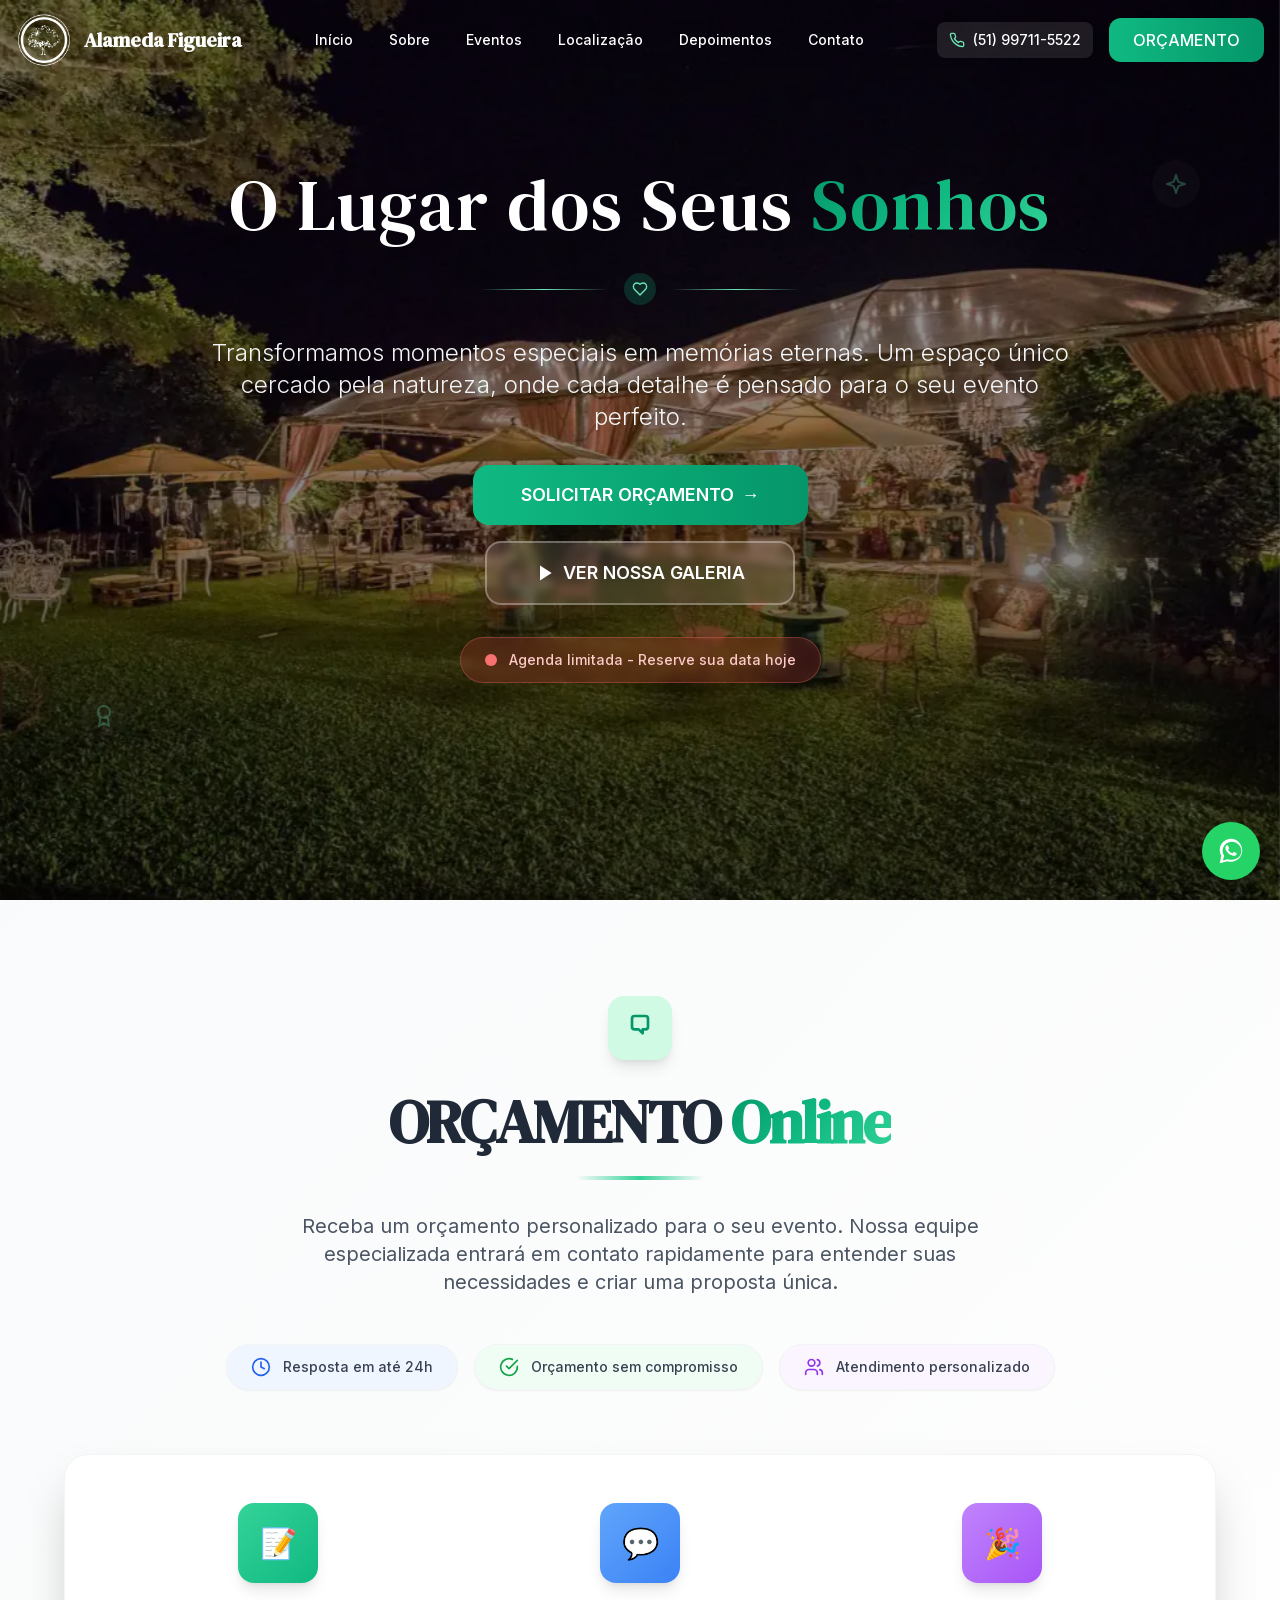
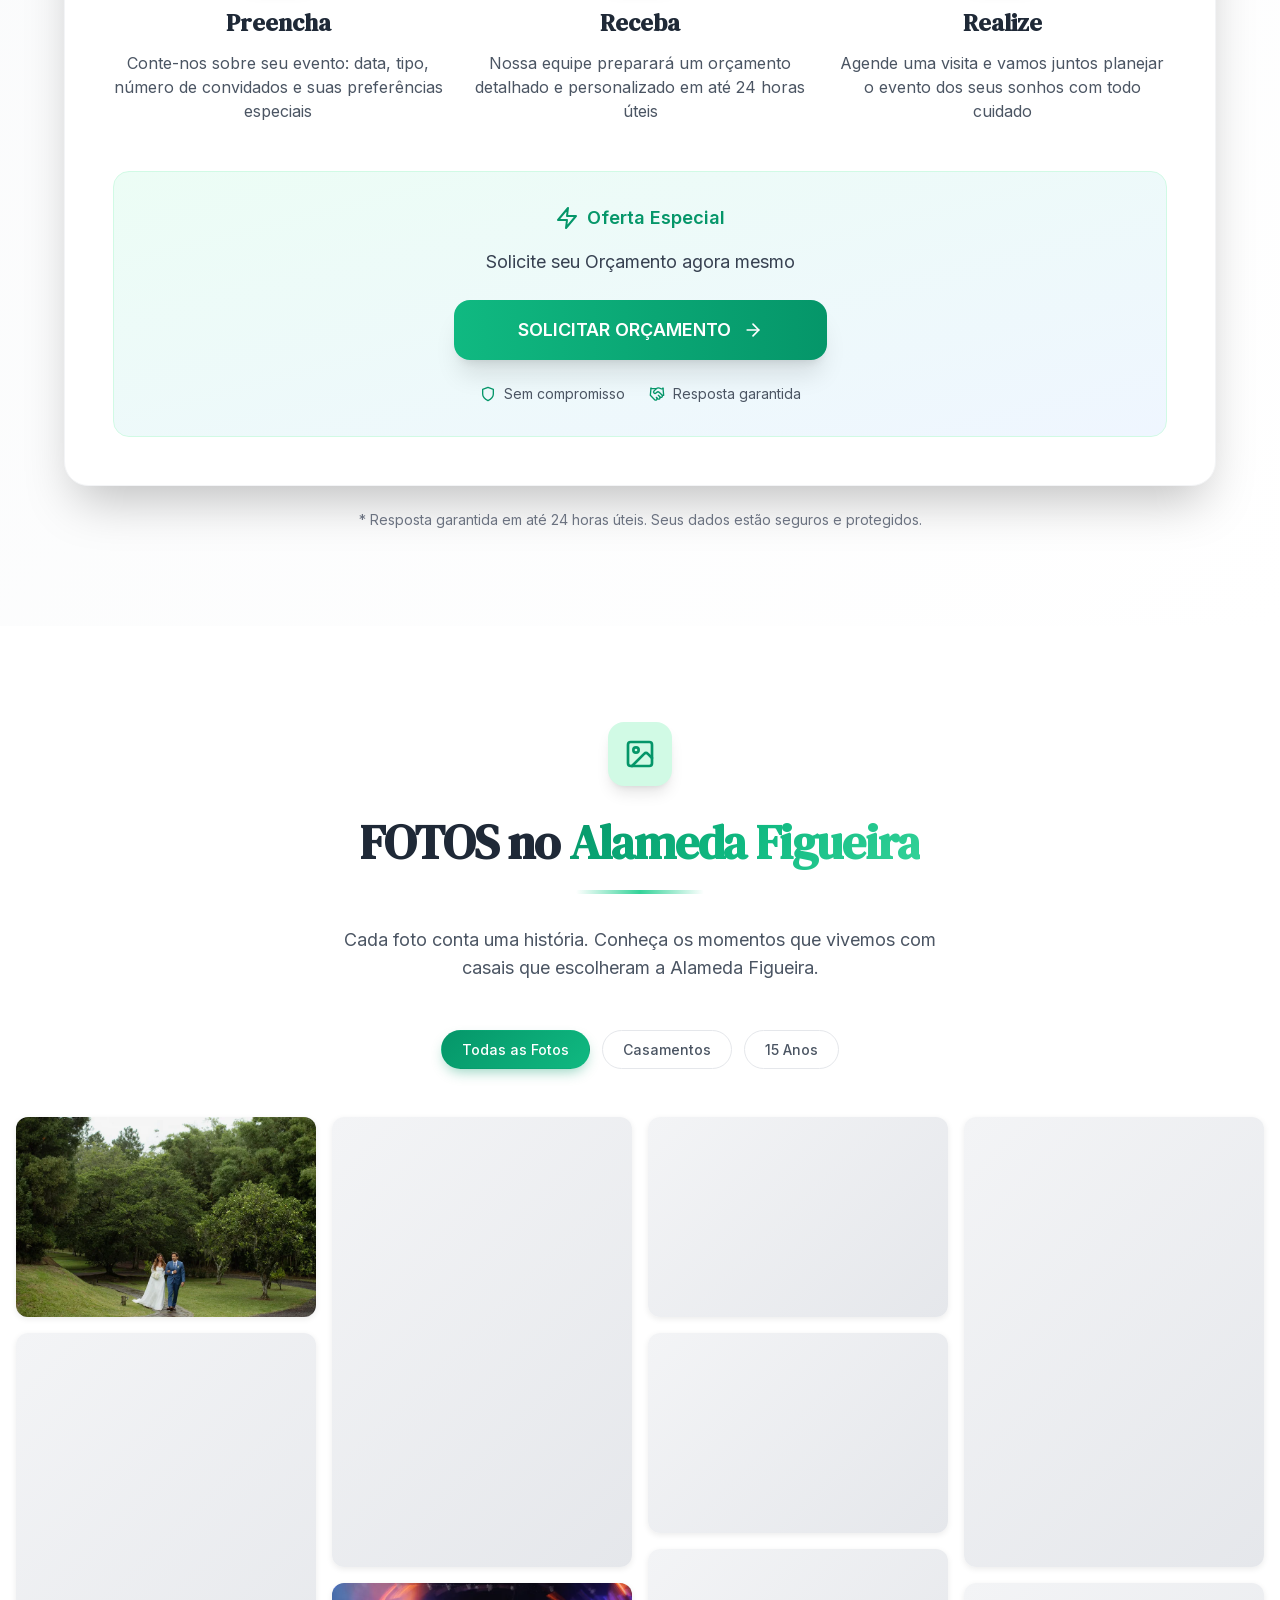
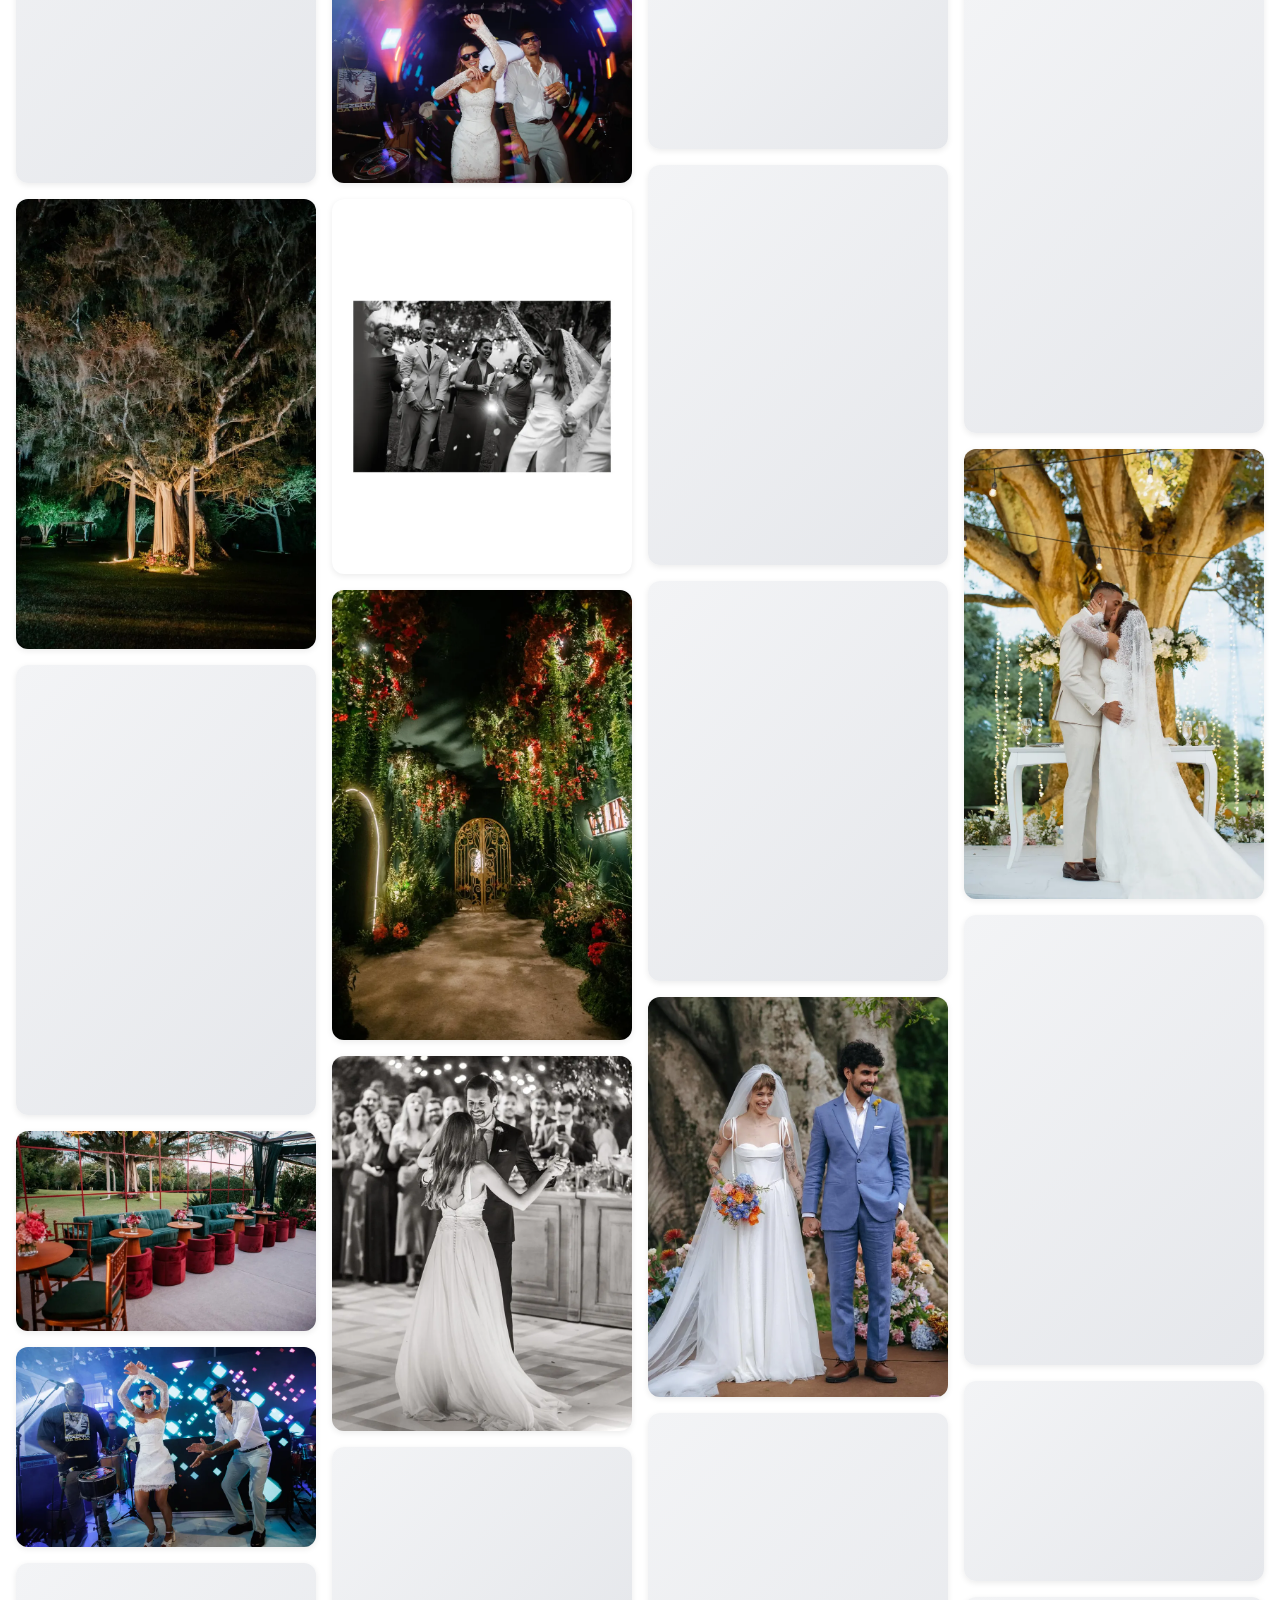
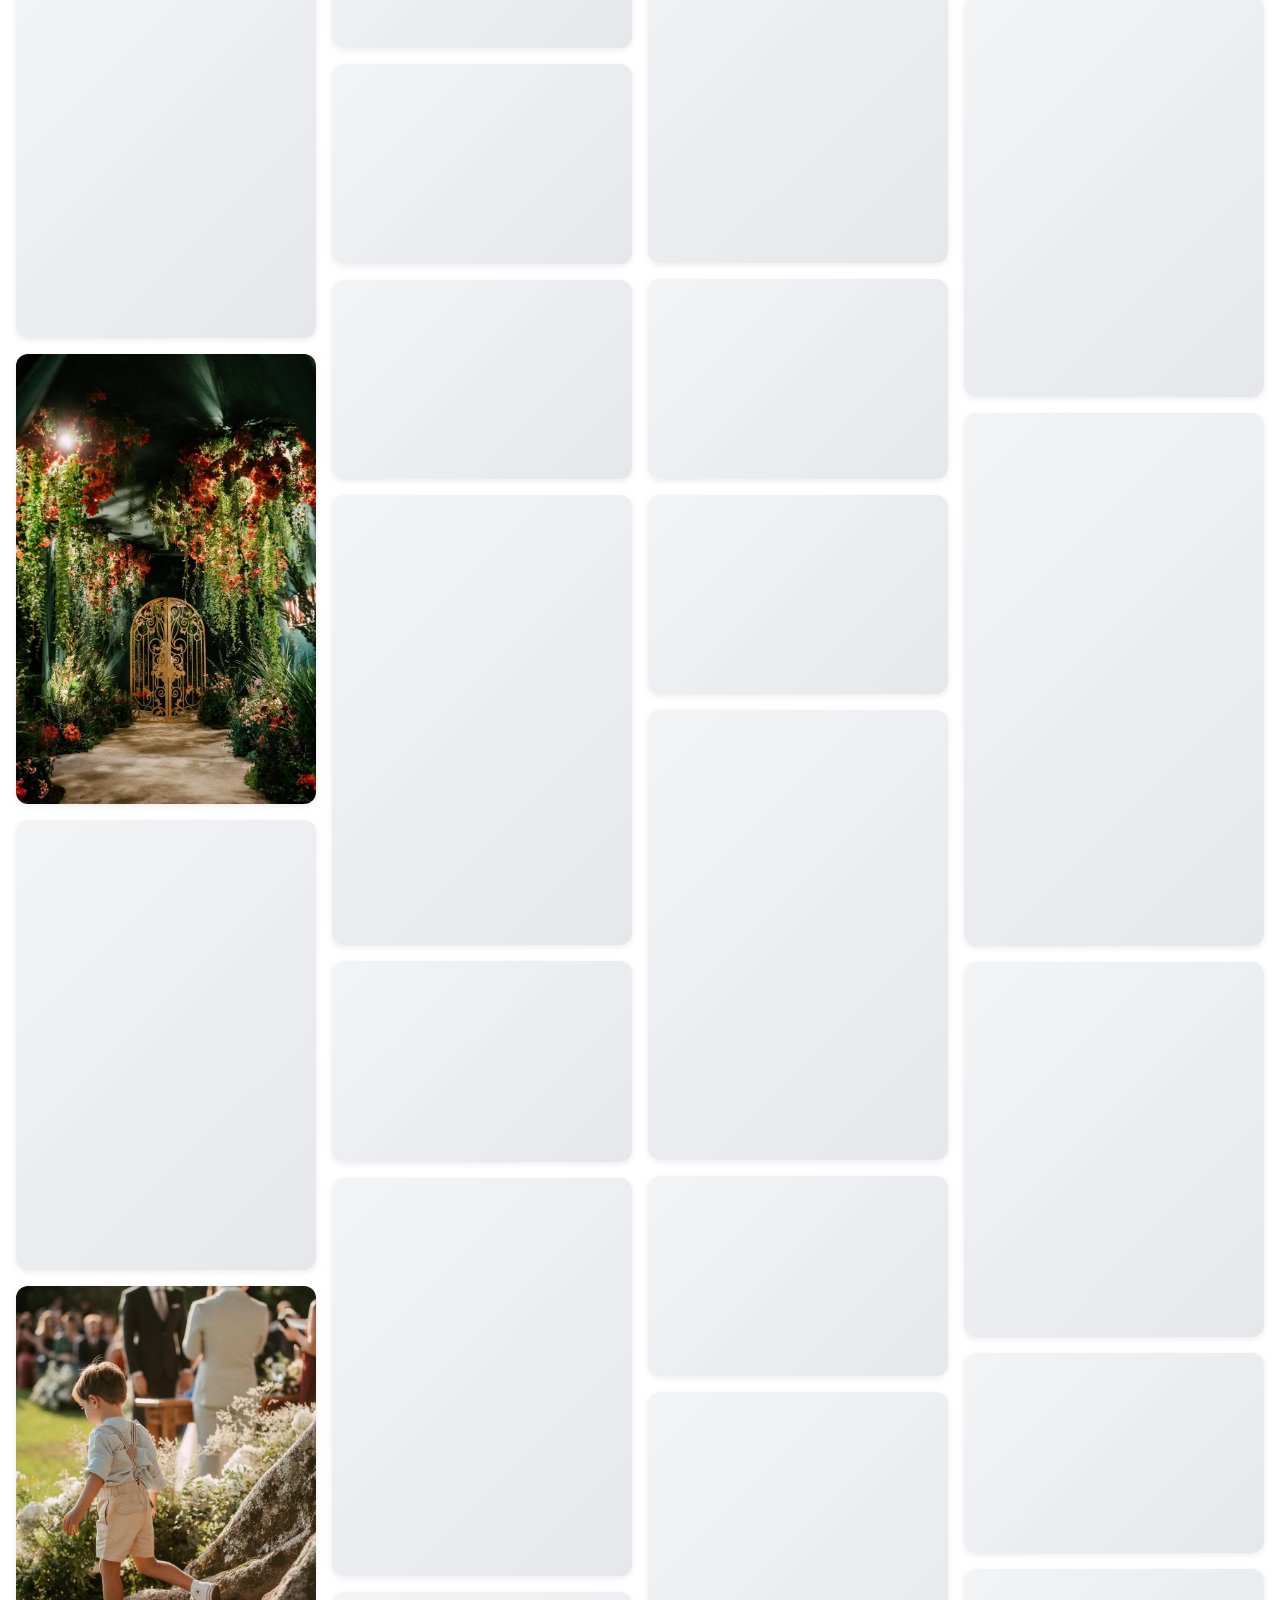
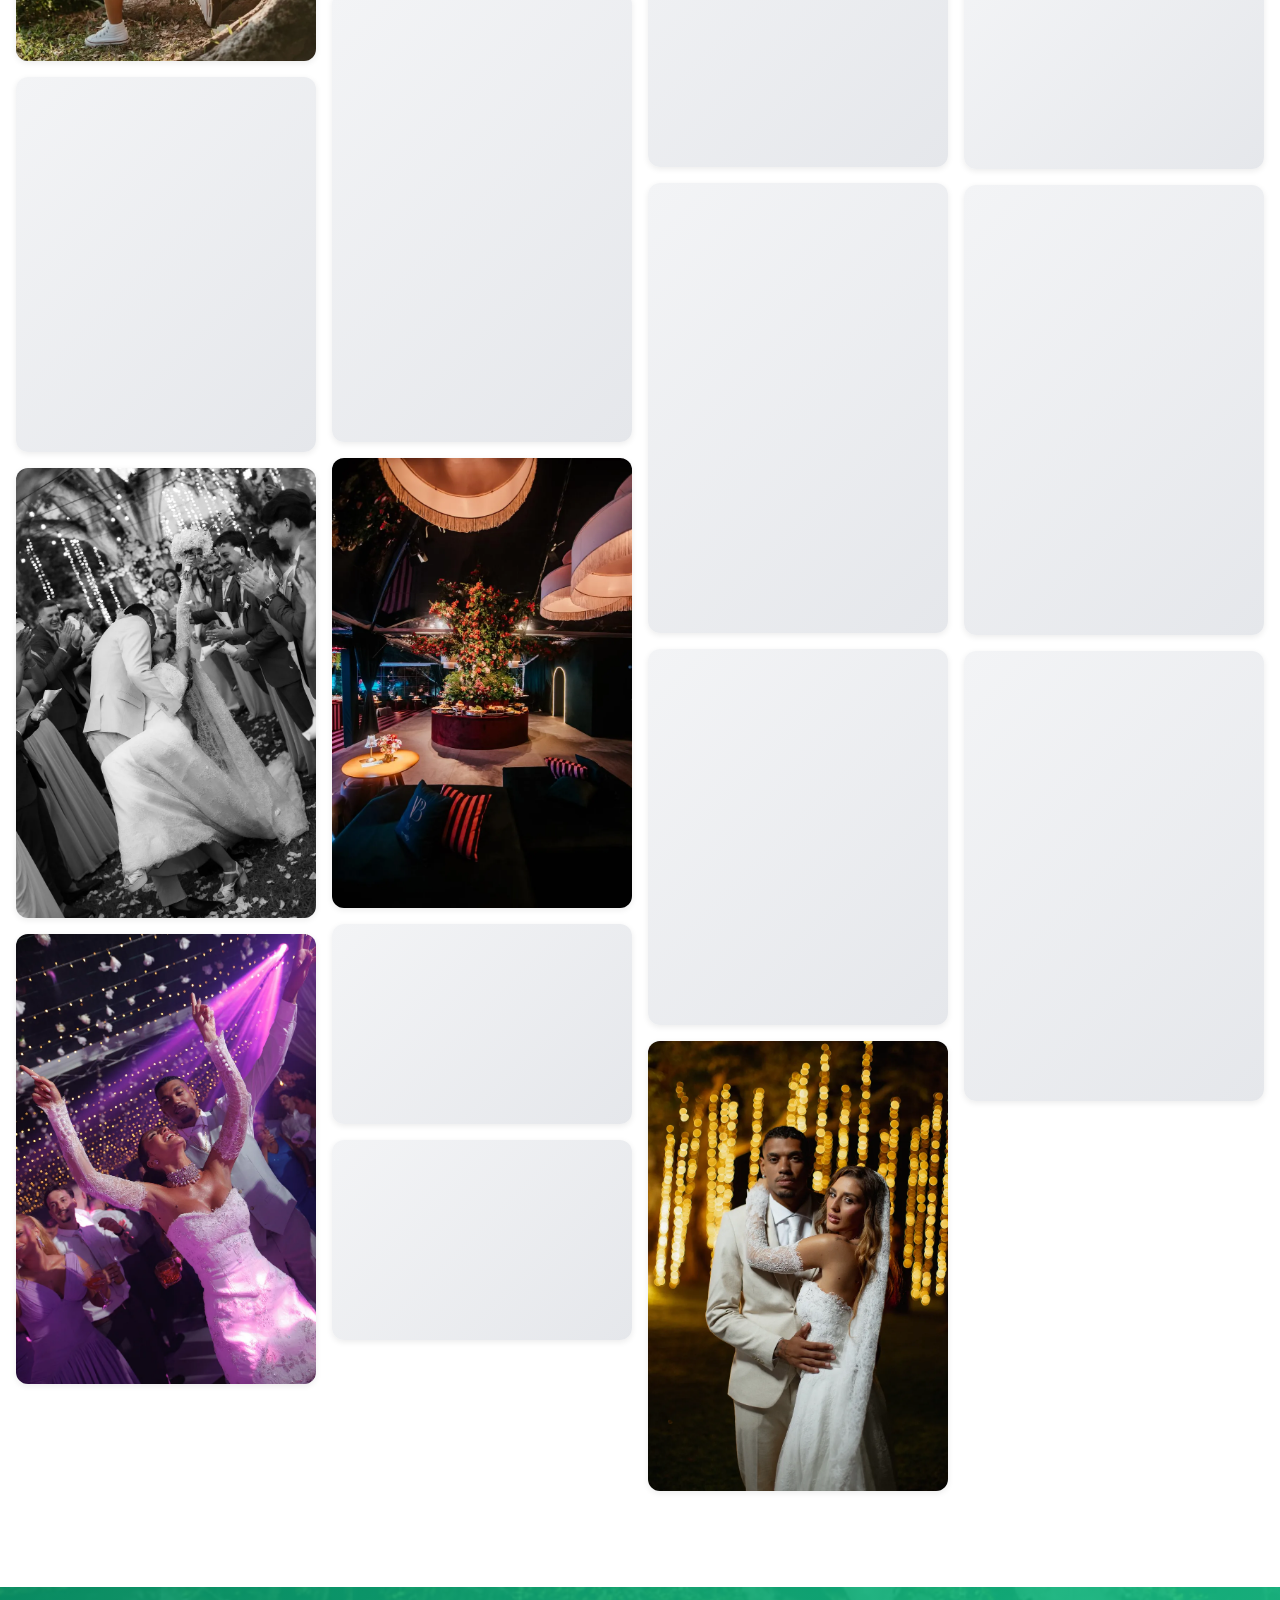
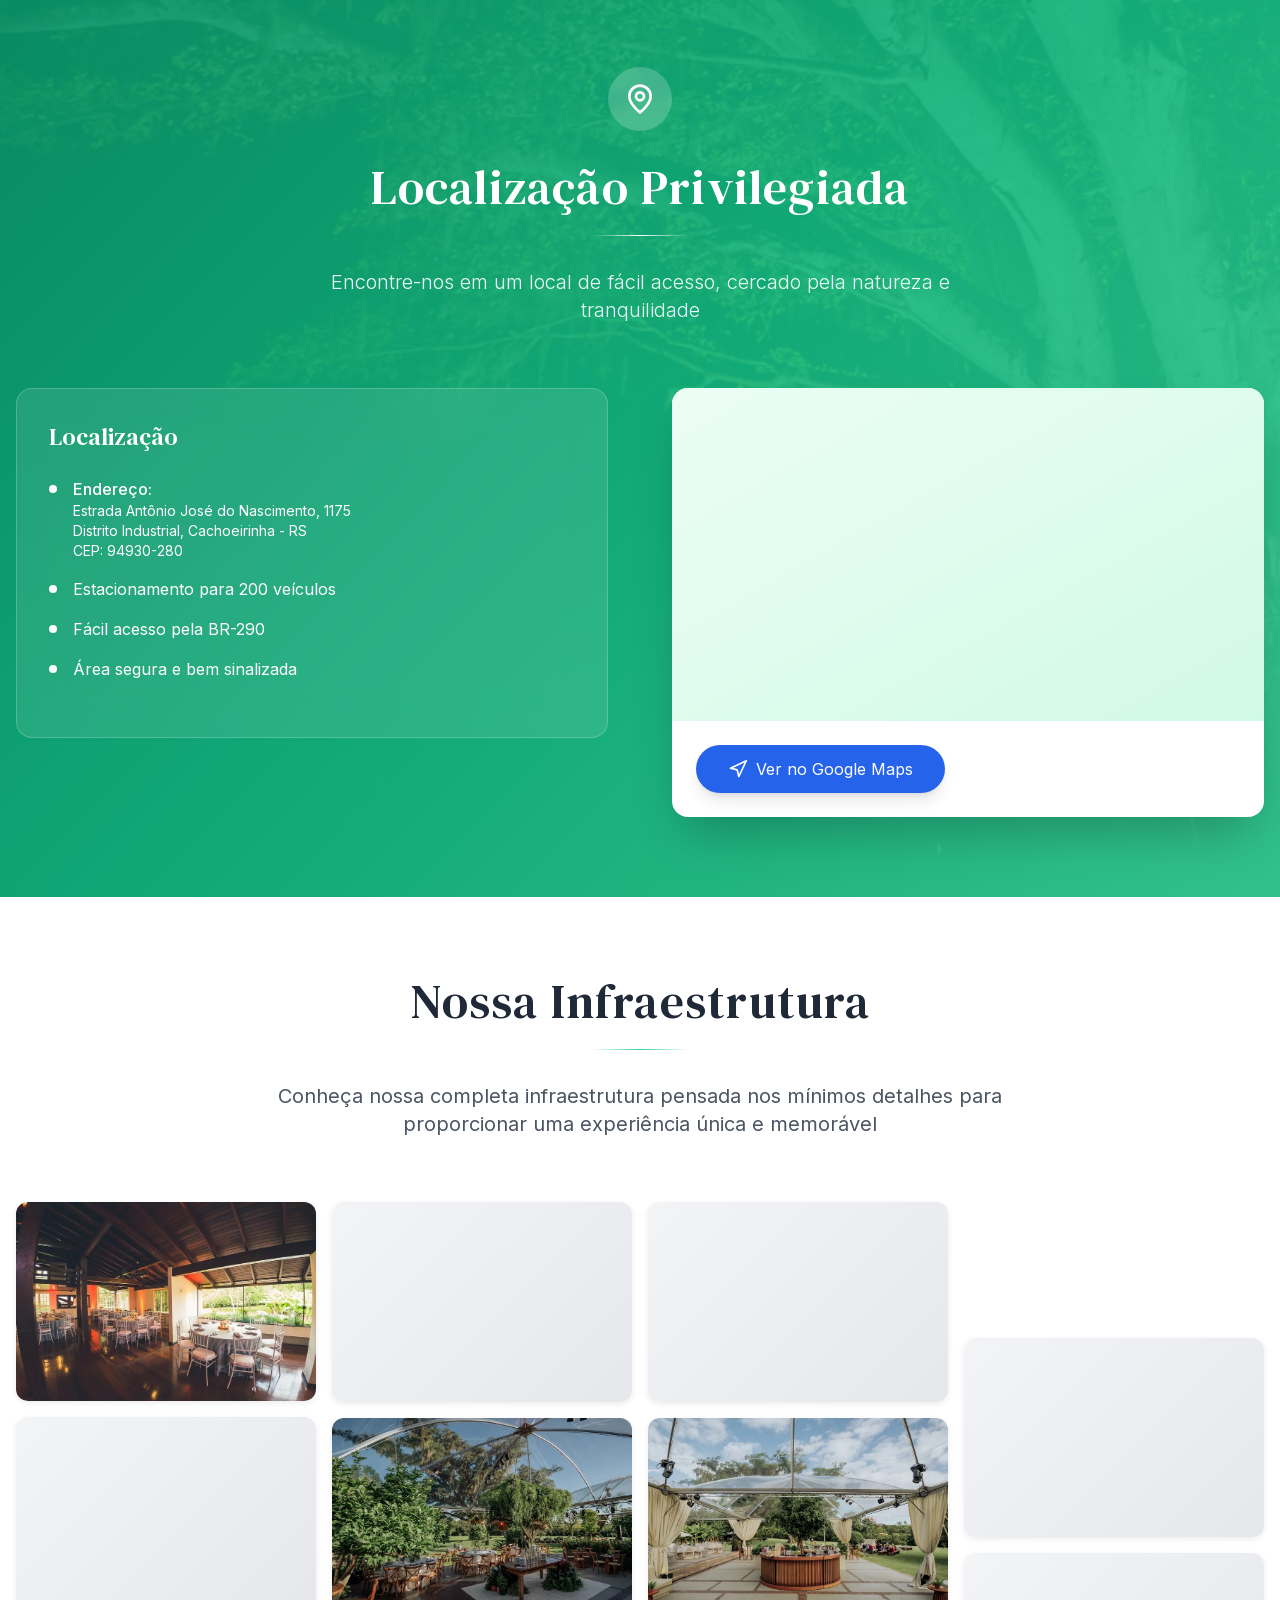
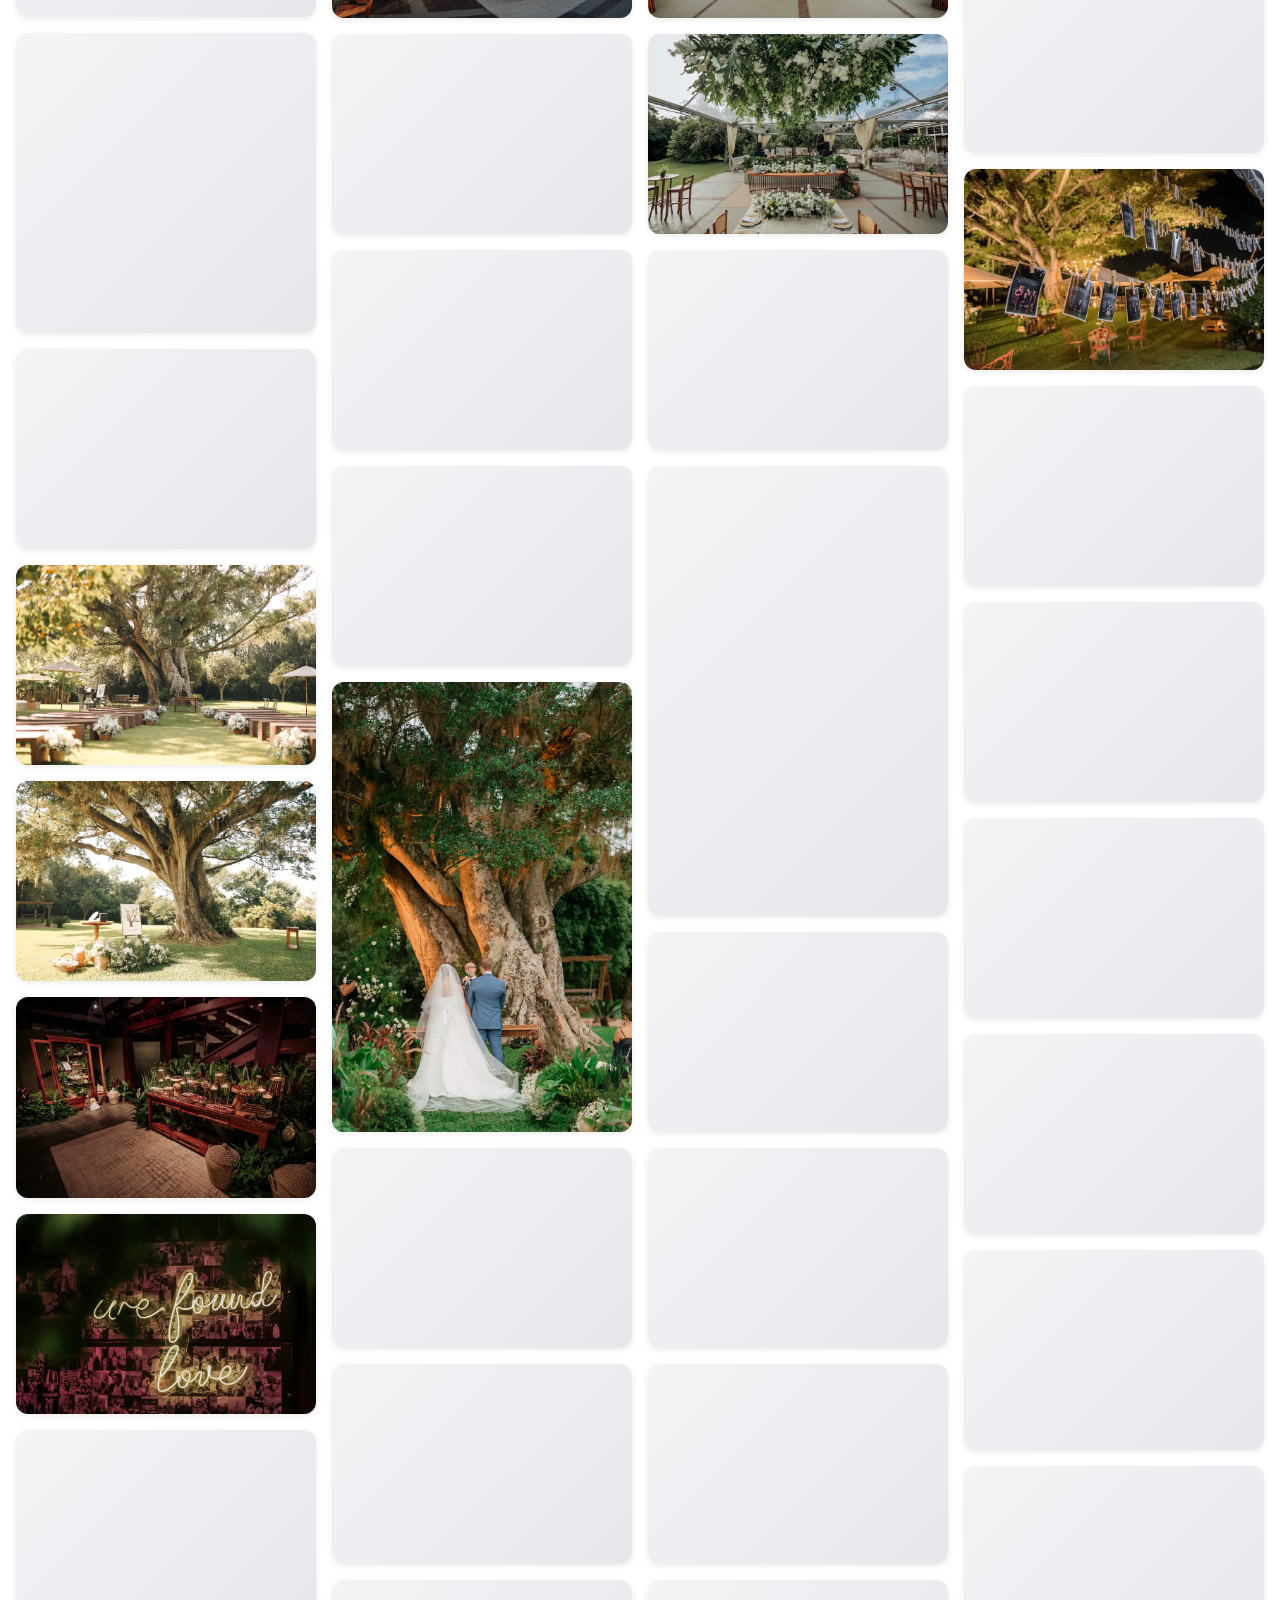
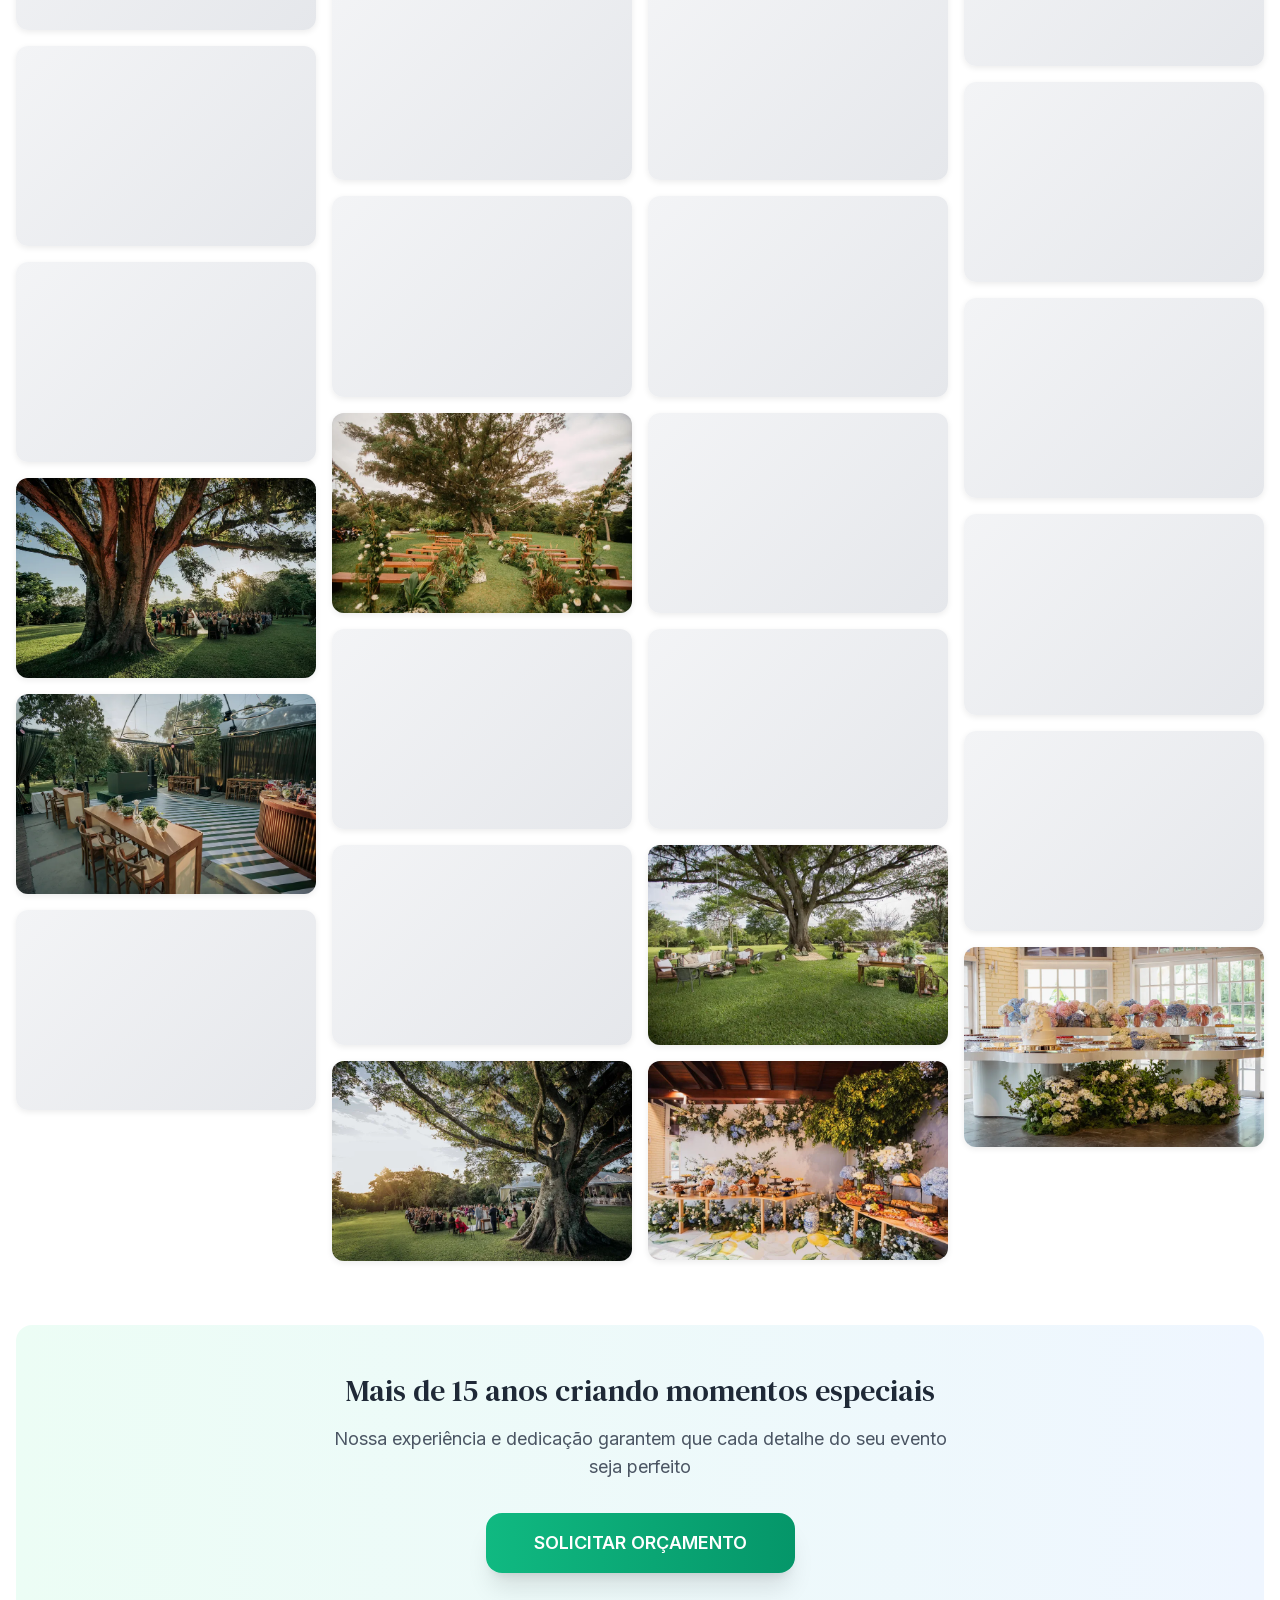
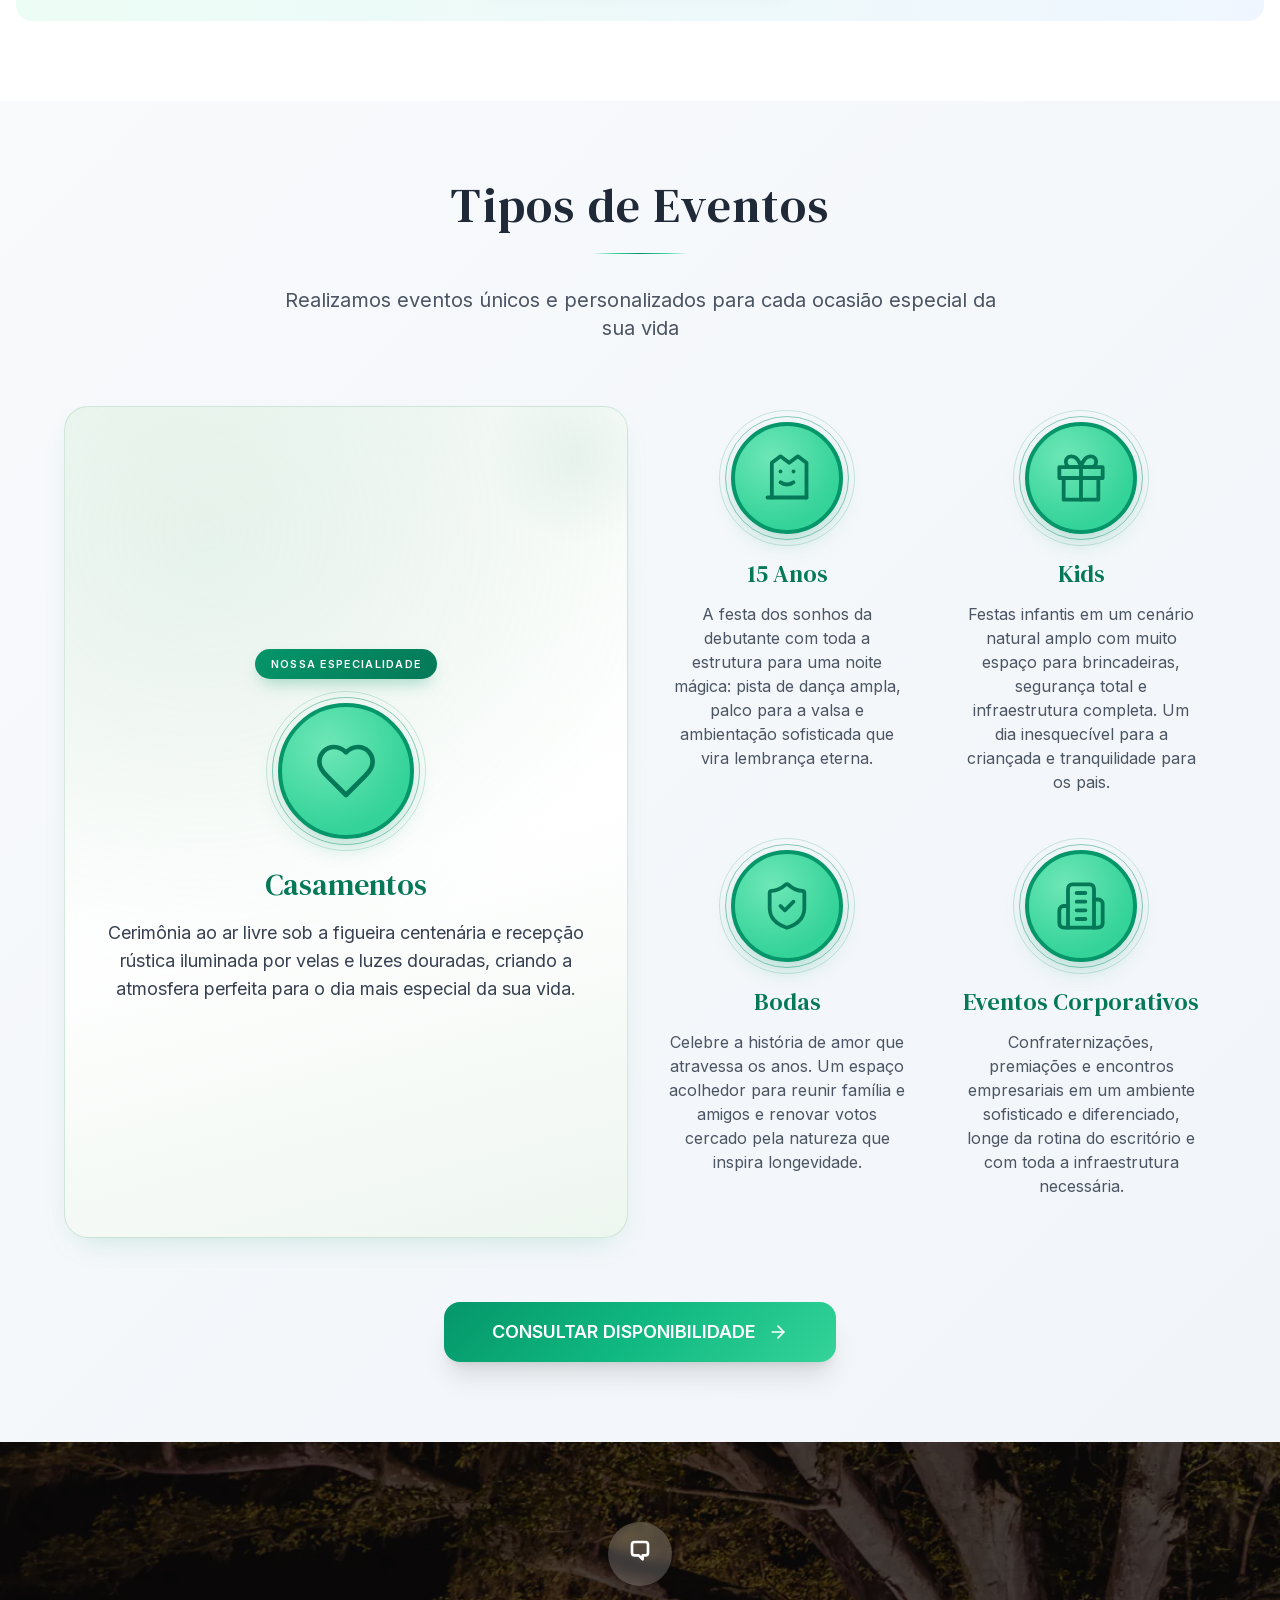
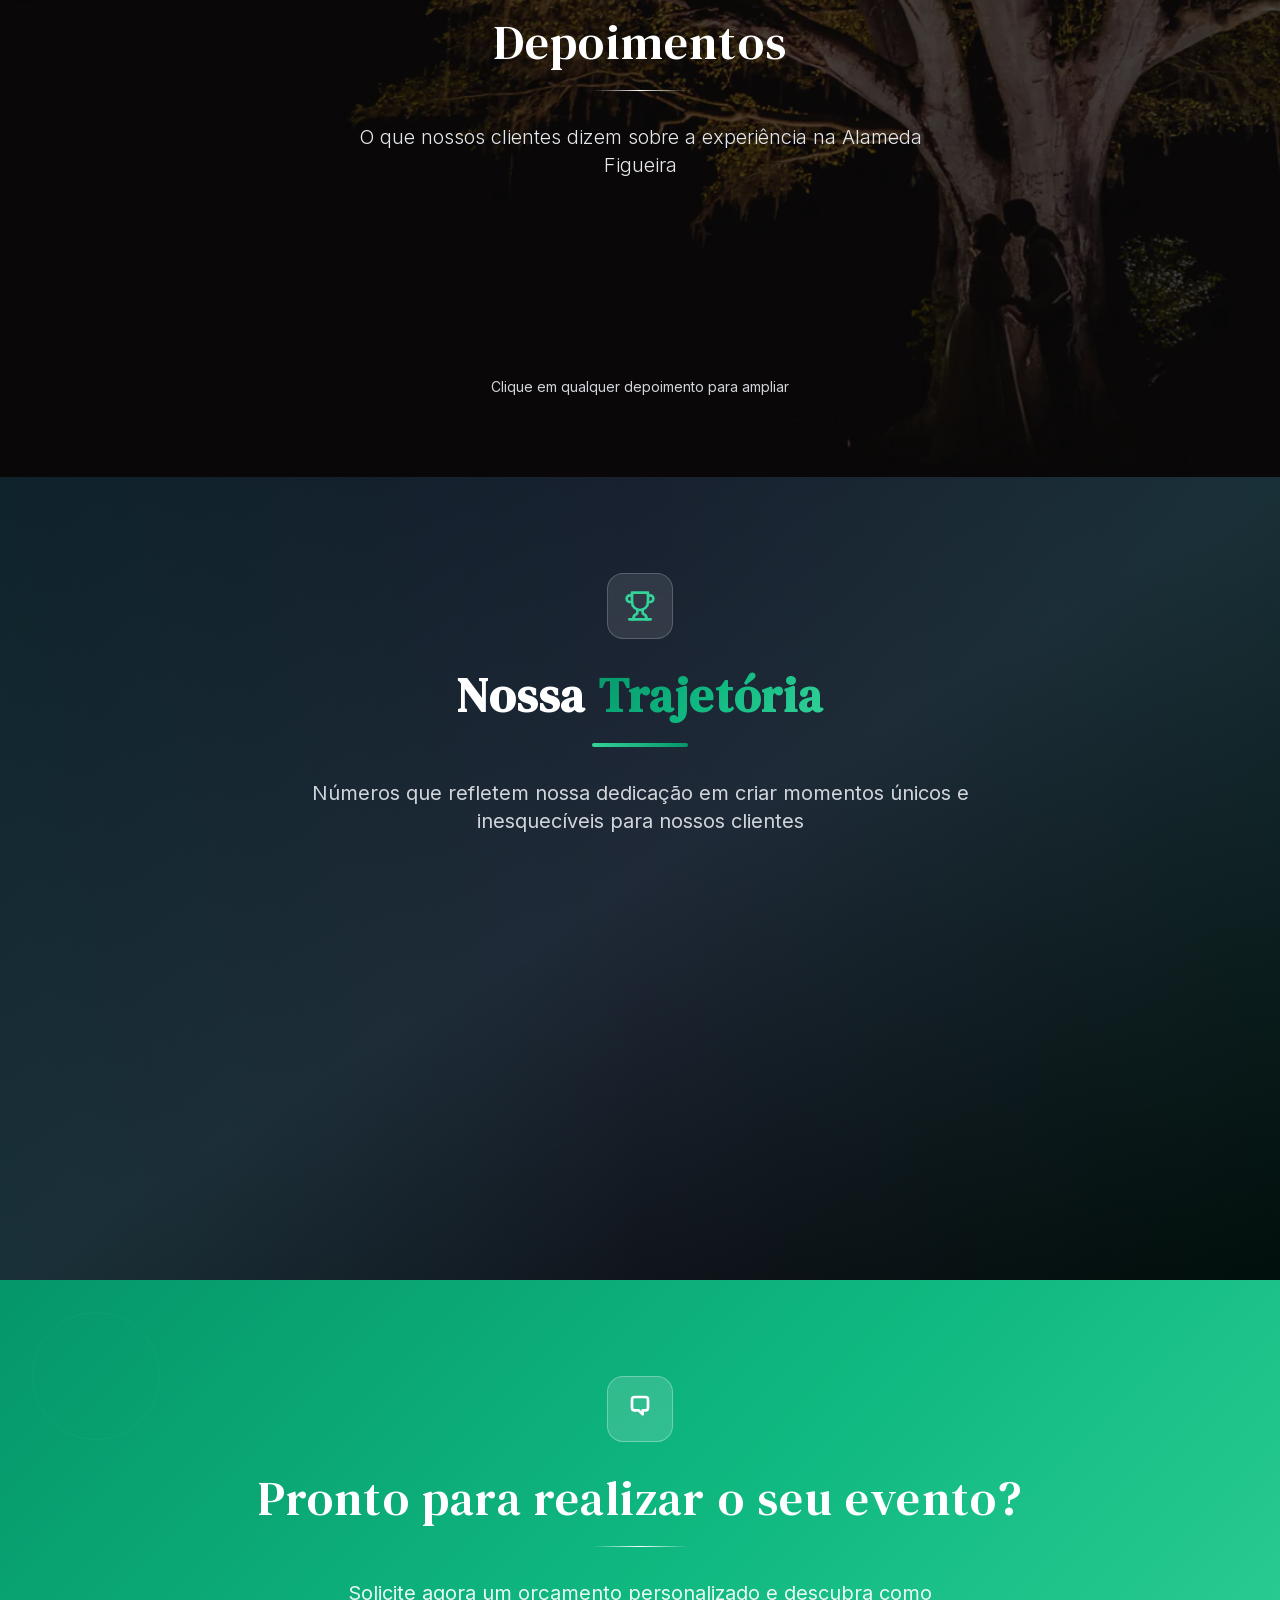
==== commit 06cf3af1: "Remove o aviso de cookies (politica de privacidade segue no rodape) Co-Authored-By: Claude Opus 5.5 " ====
--- a/index.html
+++ b/index.html
@@ -1845,37 +1845,11 @@
     <svg viewBox="0 0 32 32" width="30" height="30" fill="#fff" aria-hidden="true"><path d="M16.04 3C9.4 3 4 8.36 4 14.97c0 2.11.56 4.17 1.62 5.99L4 29l8.25-2.15a12.1 12.1 0 0 0 3.79.6h.01C22.68 27.45 28 22.09 28 15.48 28 8.87 22.68 3 16.04 3zm0 22.43h-.01c-1.2 0-2.37-.2-3.48-.6l-.25-.09-4.9 1.28 1.31-4.76-.16-.26a9.86 9.86 0 0 1-1.52-5.03c0-5.5 4.5-9.97 10.02-9.97 5.5 0 9.97 4.6 9.97 10.1 0 5.5-4.48 9.33-9.98 9.33zm5.48-7.45c-.3-.15-1.78-.88-2.05-.98-.28-.1-.48-.15-.68.15-.2.3-.78.98-.96 1.18-.18.2-.35.22-.65.07-.3-.15-1.27-.47-2.42-1.49-.9-.8-1.5-1.78-1.67-2.08-.18-.3-.02-.46.13-.6.14-.14.3-.35.45-.53.15-.17.2-.3.3-.5.1-.2.05-.37-.02-.52-.08-.15-.68-1.63-.93-2.23-.25-.58-.5-.5-.68-.51h-.58c-.2 0-.52.07-.8.37-.27.3-1.04 1.02-1.04 2.48s1.07 2.88 1.21 3.08c.15.2 2.1 3.2 5.08 4.48.71.31 1.27.49 1.7.63.72.23 1.37.2 1.88.12.57-.09 1.78-.73 2.03-1.43.25-.7.25-1.3.18-1.43-.08-.13-.28-.2-.58-.35z"/></svg>
   </a>
 
-  <!-- Aviso de cookies (LGPD) -->
-  <div id="aviso-cookies" class="aviso-cookies" role="dialog" aria-live="polite" hidden>
-    <p>Usamos cookies para medir as visitas e melhorar sua experiência. Saiba mais na nossa <a href="/politica-de-privacidade">Política de Privacidade</a>.</p>
-    <button type="button" id="aviso-cookies-ok">Entendi</button>
-  </div>
-
   <style>
     .wa-float { position: fixed; right: 20px; bottom: 20px; z-index: 60; width: 58px; height: 58px; border-radius: 50%;
       background: #25d366; display: flex; align-items: center; justify-content: center;
       box-shadow: 0 6px 20px rgba(0,0,0,.25); transition: transform .2s ease; }
     .wa-float:hover { transform: scale(1.08); }
-    .aviso-cookies { position: fixed; left: 16px; right: 92px; bottom: 16px; z-index: 59; max-width: 460px;
-      background: #111827; color: #e5e7eb; border-radius: 14px; padding: 14px 16px; font-size: 13px; line-height: 1.45;
-      box-shadow: 0 8px 28px rgba(0,0,0,.3); display: flex; gap: 12px; align-items: center; }
-    .aviso-cookies[hidden] { display: none; }
-    .aviso-cookies p { margin: 0; flex: 1; }
-    .aviso-cookies a { color: #6ee7b7; text-decoration: underline; }
-    .aviso-cookies button { background: #059669; color: #fff; border: 0; border-radius: 10px; padding: 8px 14px;
-      font-weight: 600; font-size: 13px; cursor: pointer; white-space: nowrap; }
   </style>
-  <script>
-    (function () {
-      var aviso = document.getElementById('aviso-cookies');
-      var visto = '';
-      try { visto = localStorage.getItem('_af_cookies_ok') || ''; } catch (e) { }
-      if (!visto) aviso.hidden = false;
-      document.getElementById('aviso-cookies-ok').addEventListener('click', function () {
-        try { localStorage.setItem('_af_cookies_ok', '1'); } catch (e) { }
-        aviso.hidden = true;
-      });
-    })();
-  </script>
 </body>
 </html>
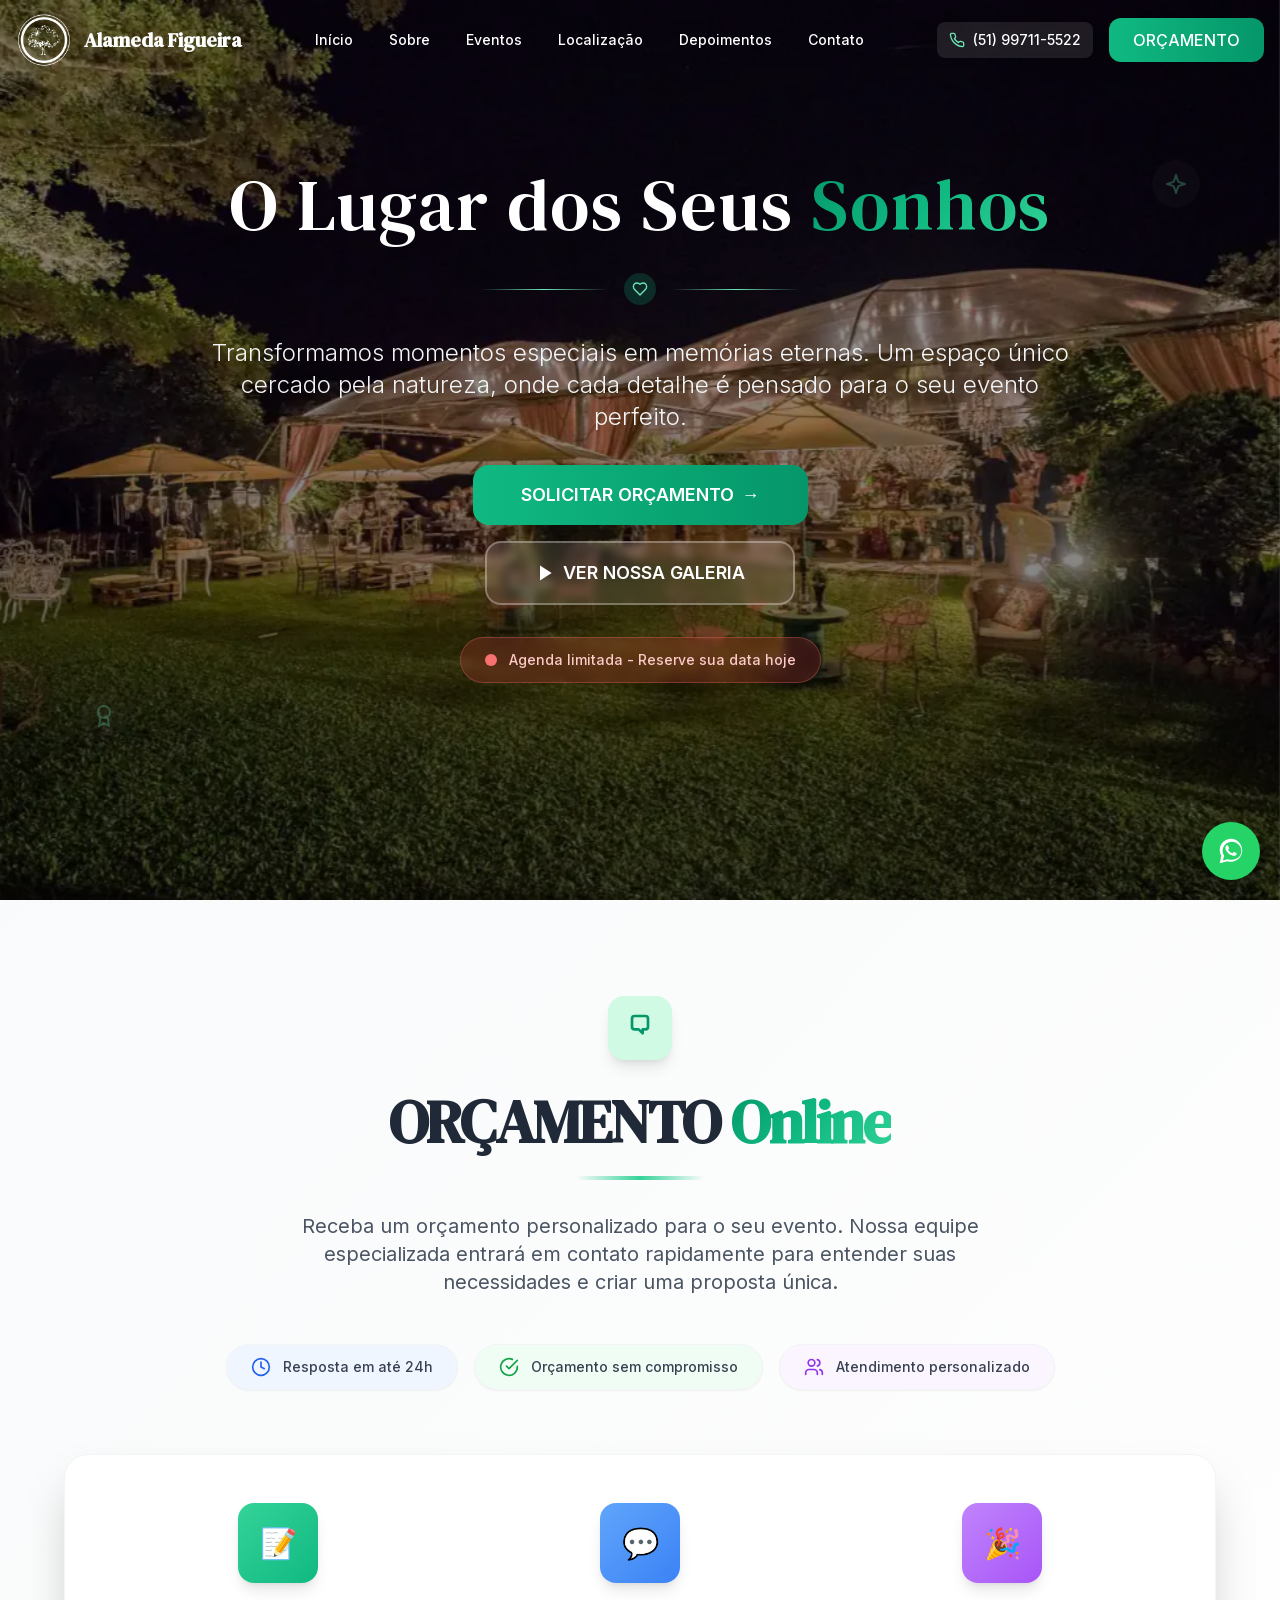
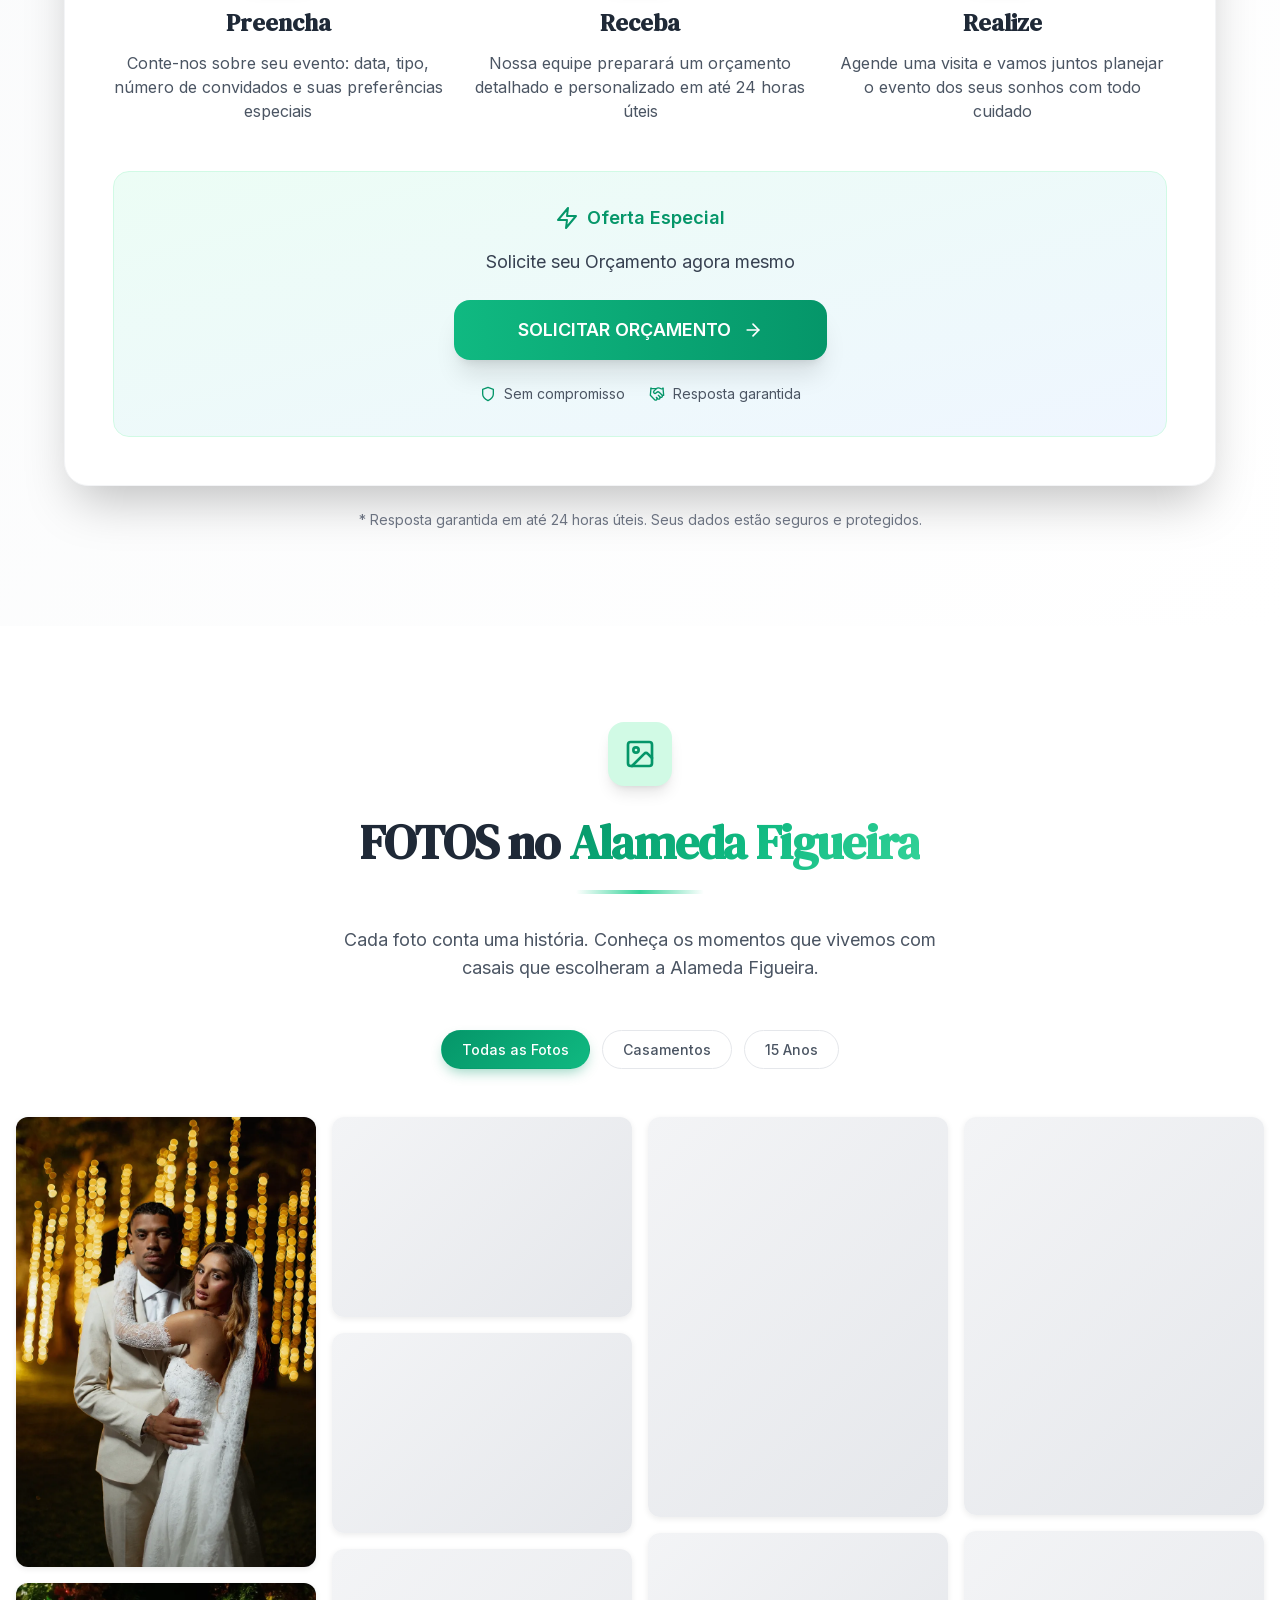
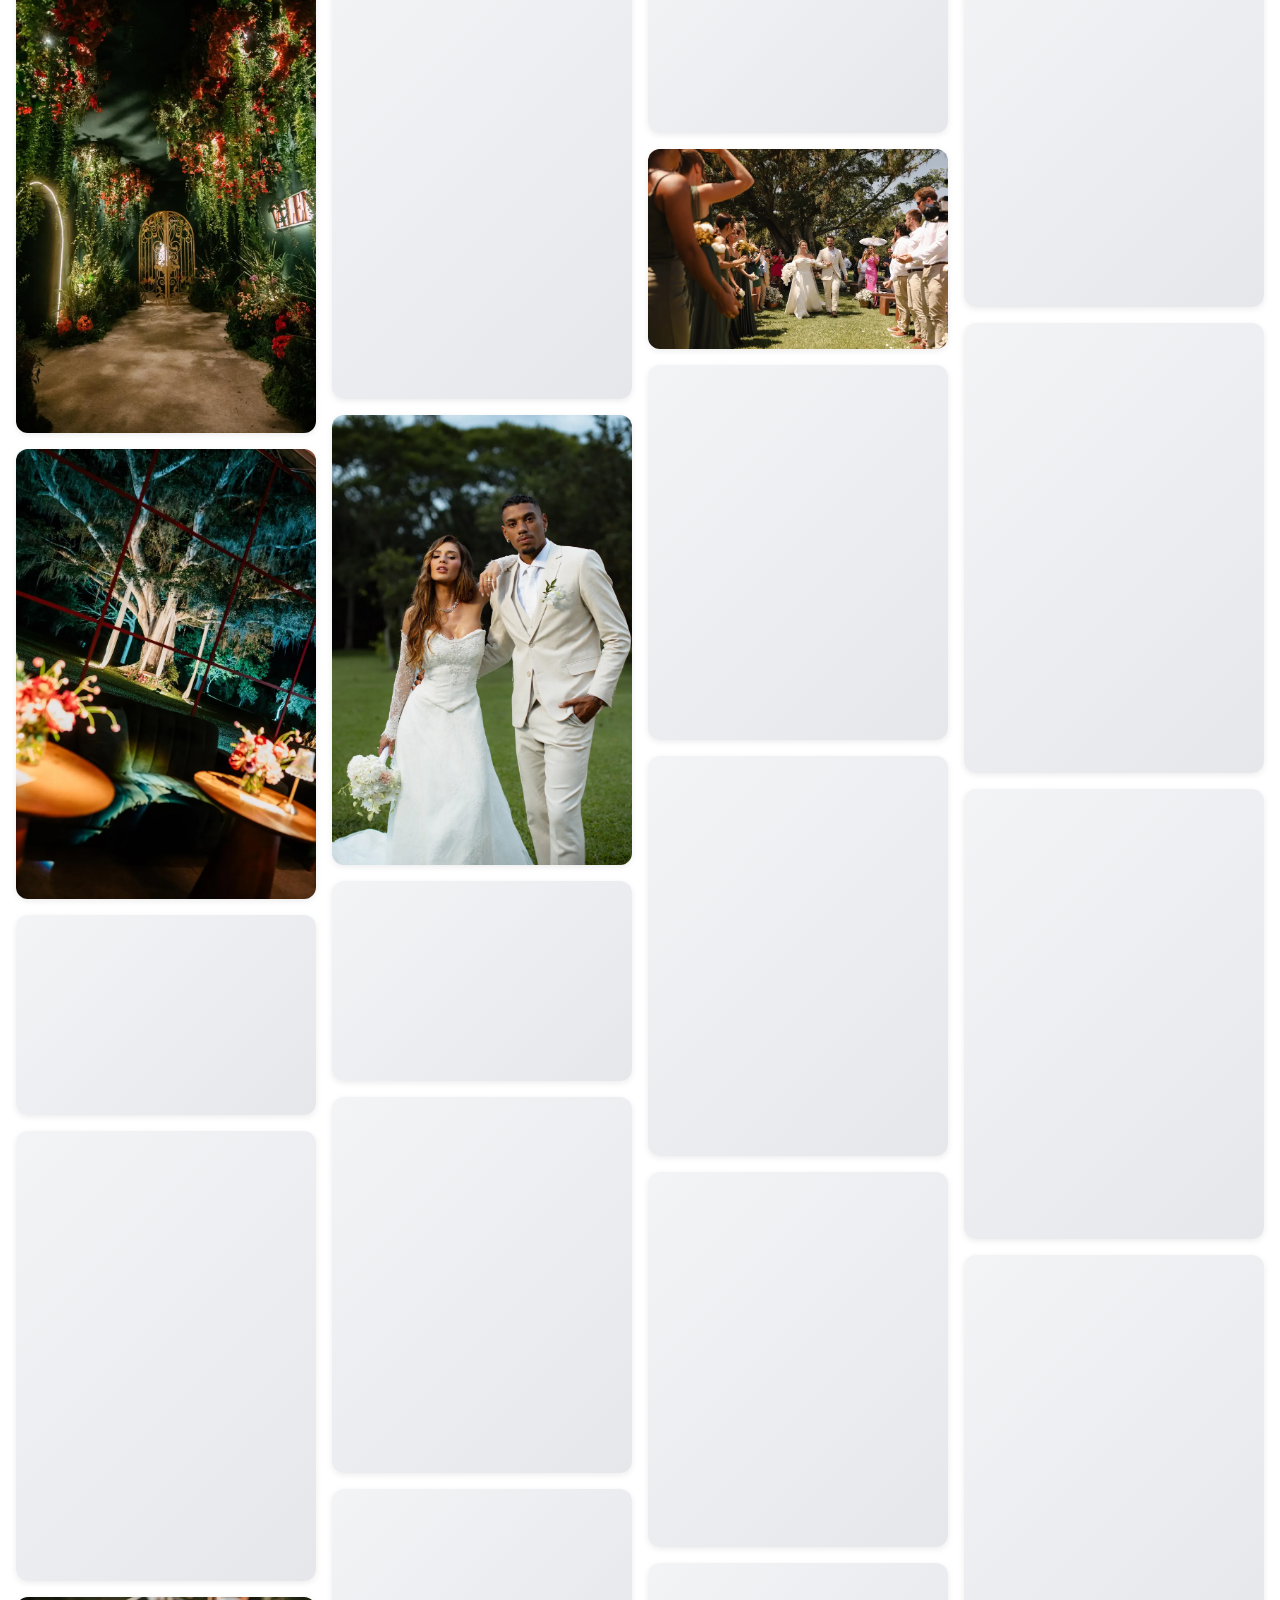
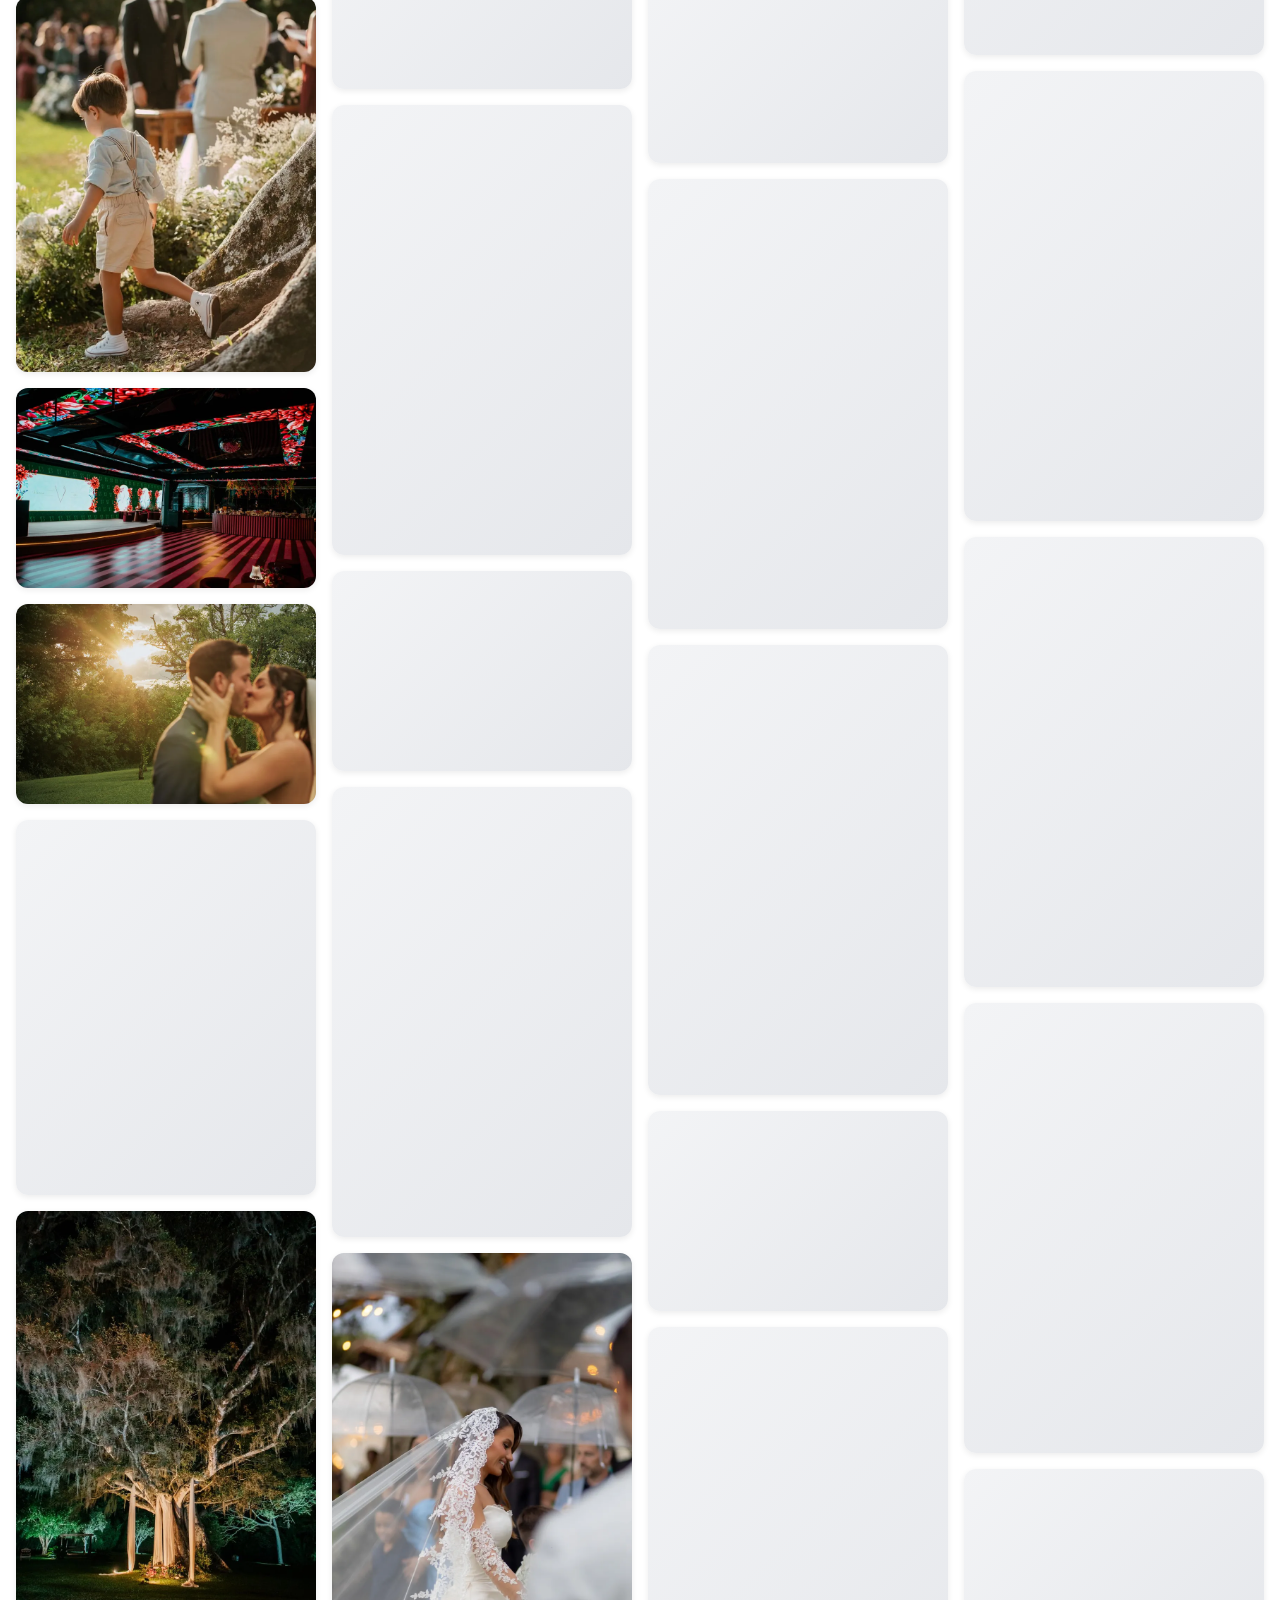
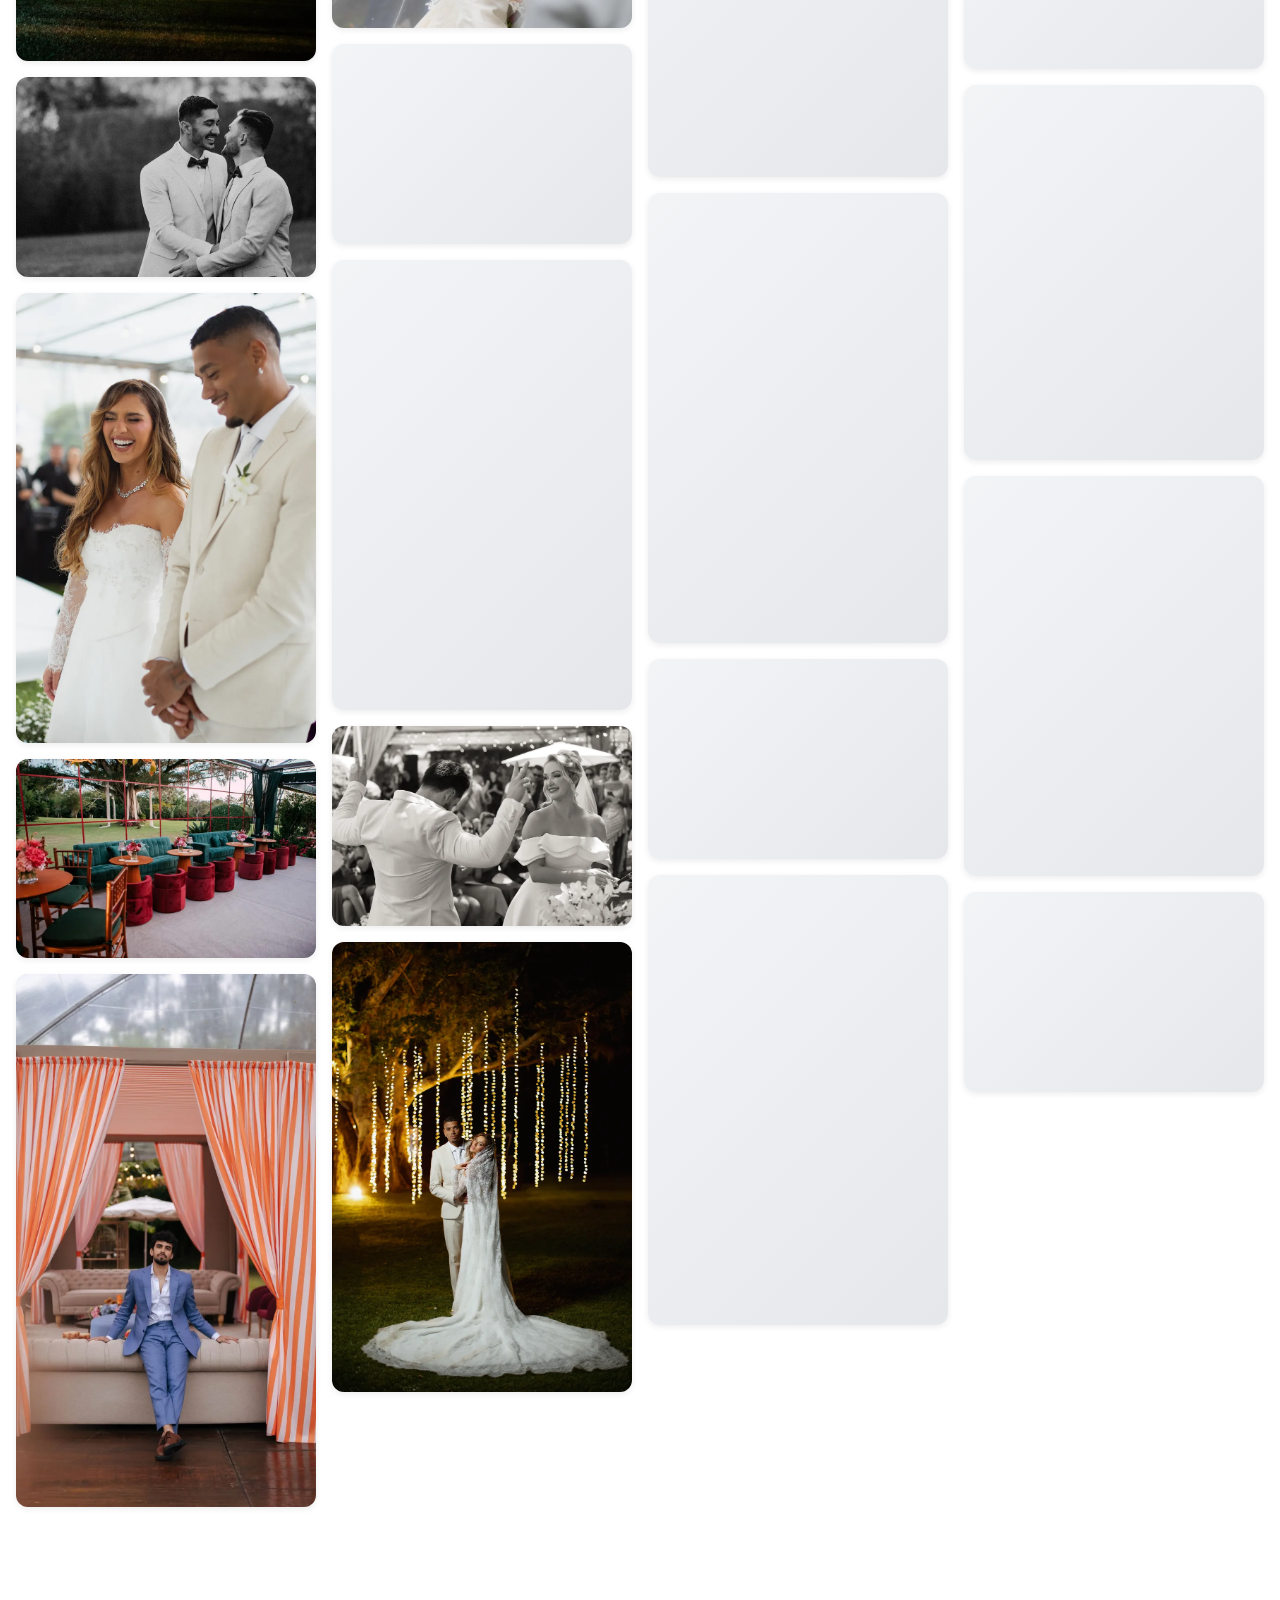
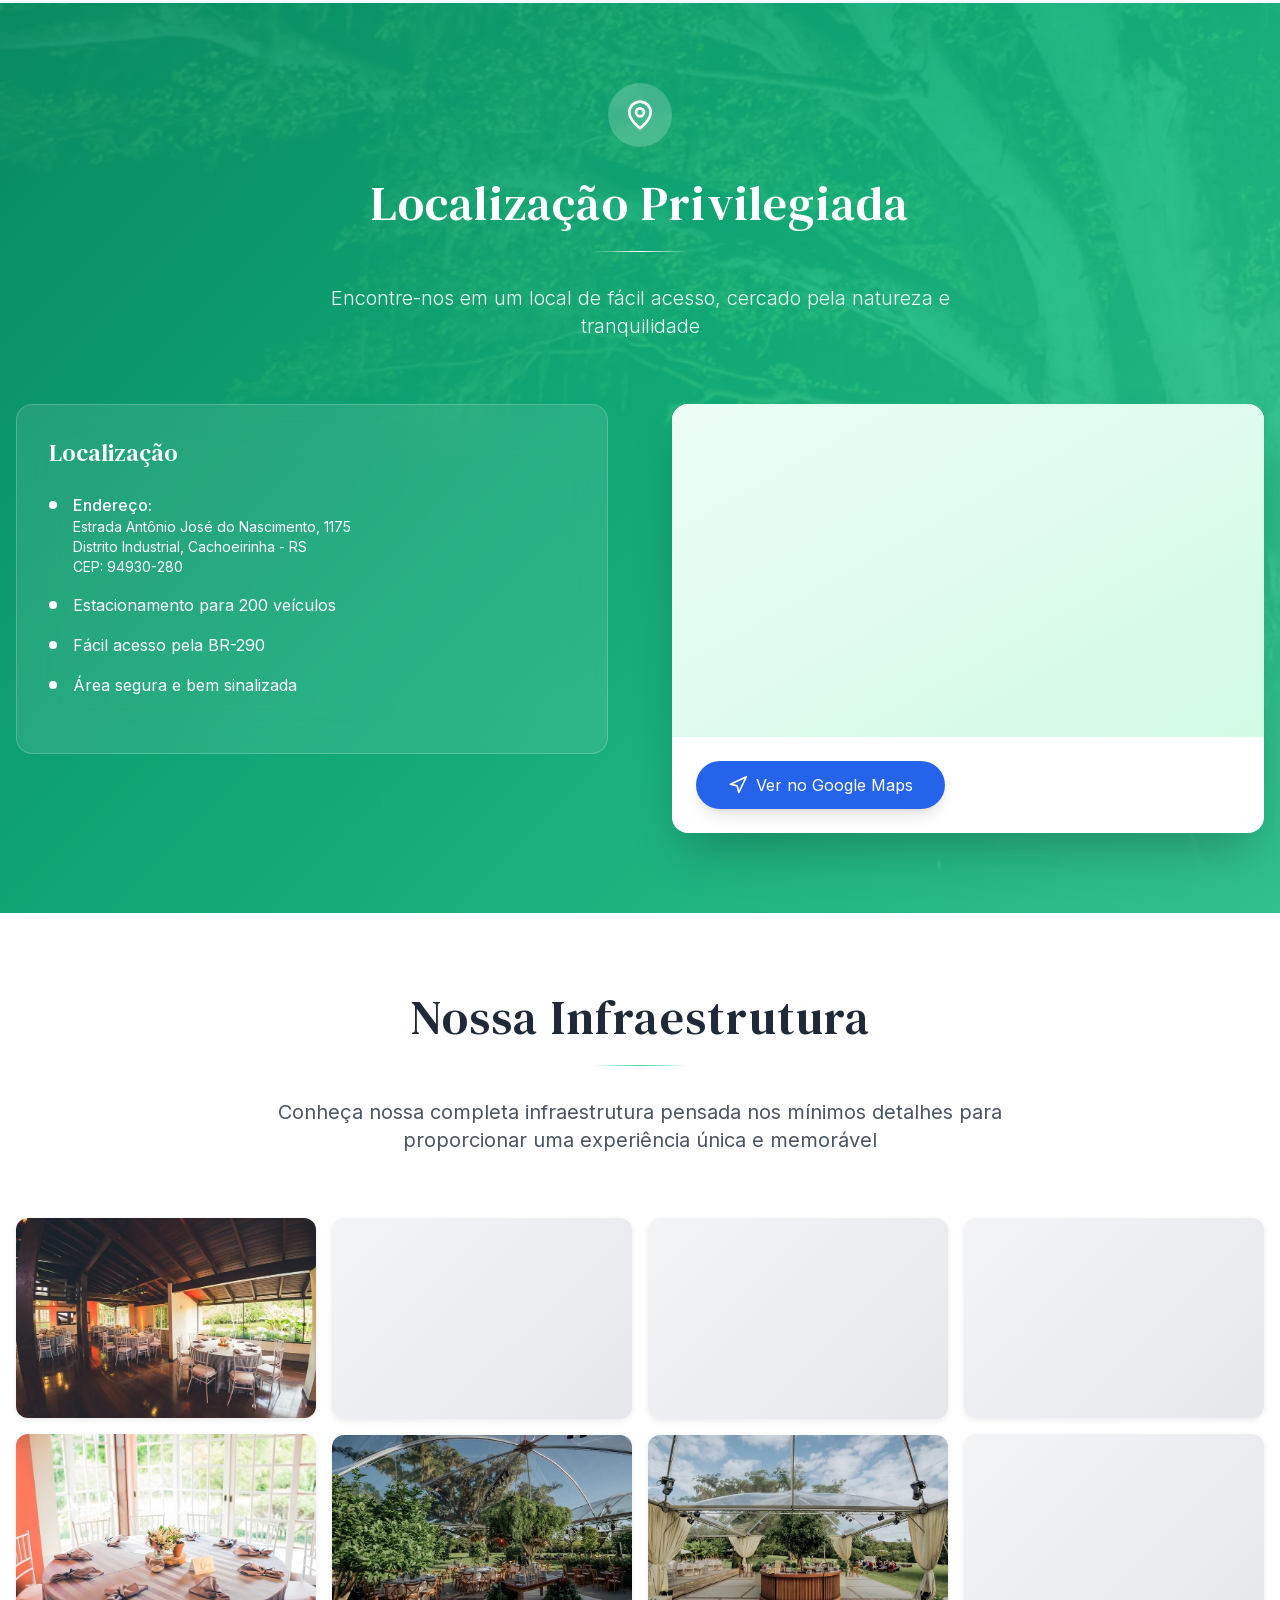
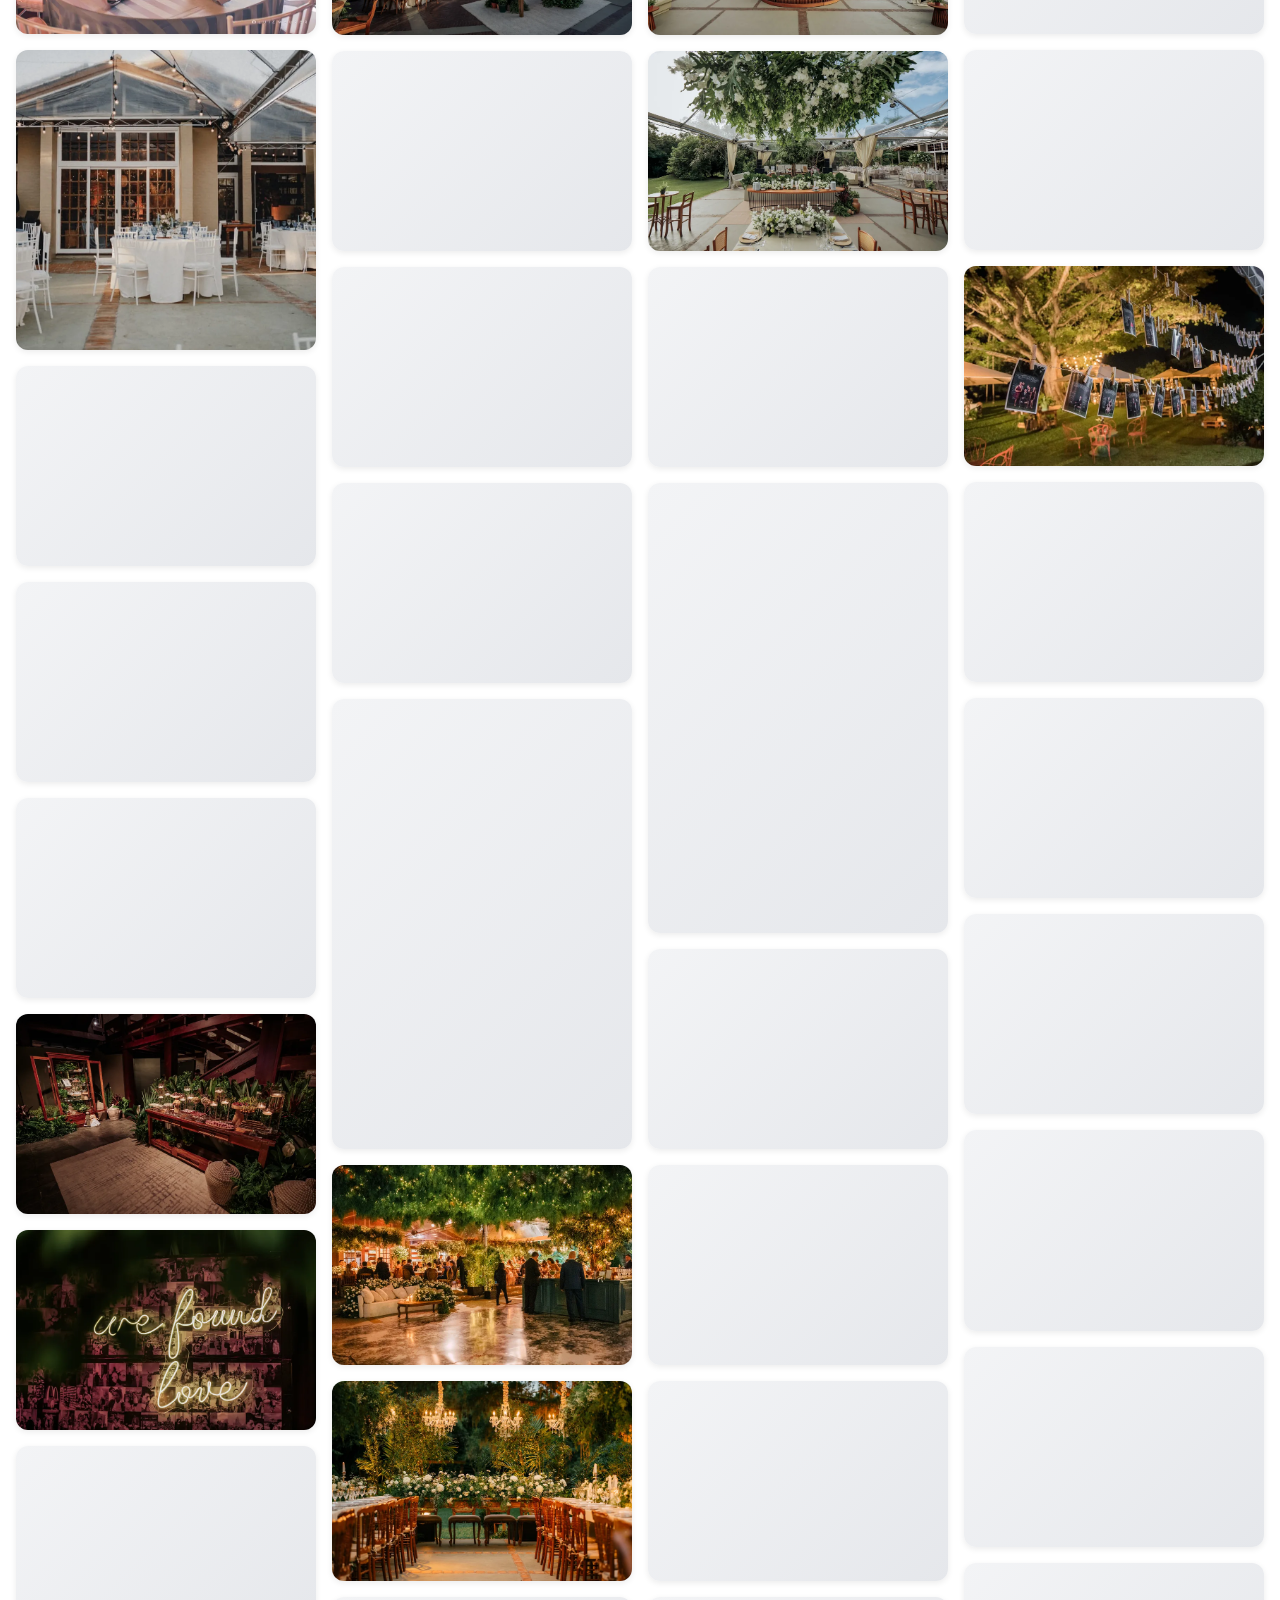
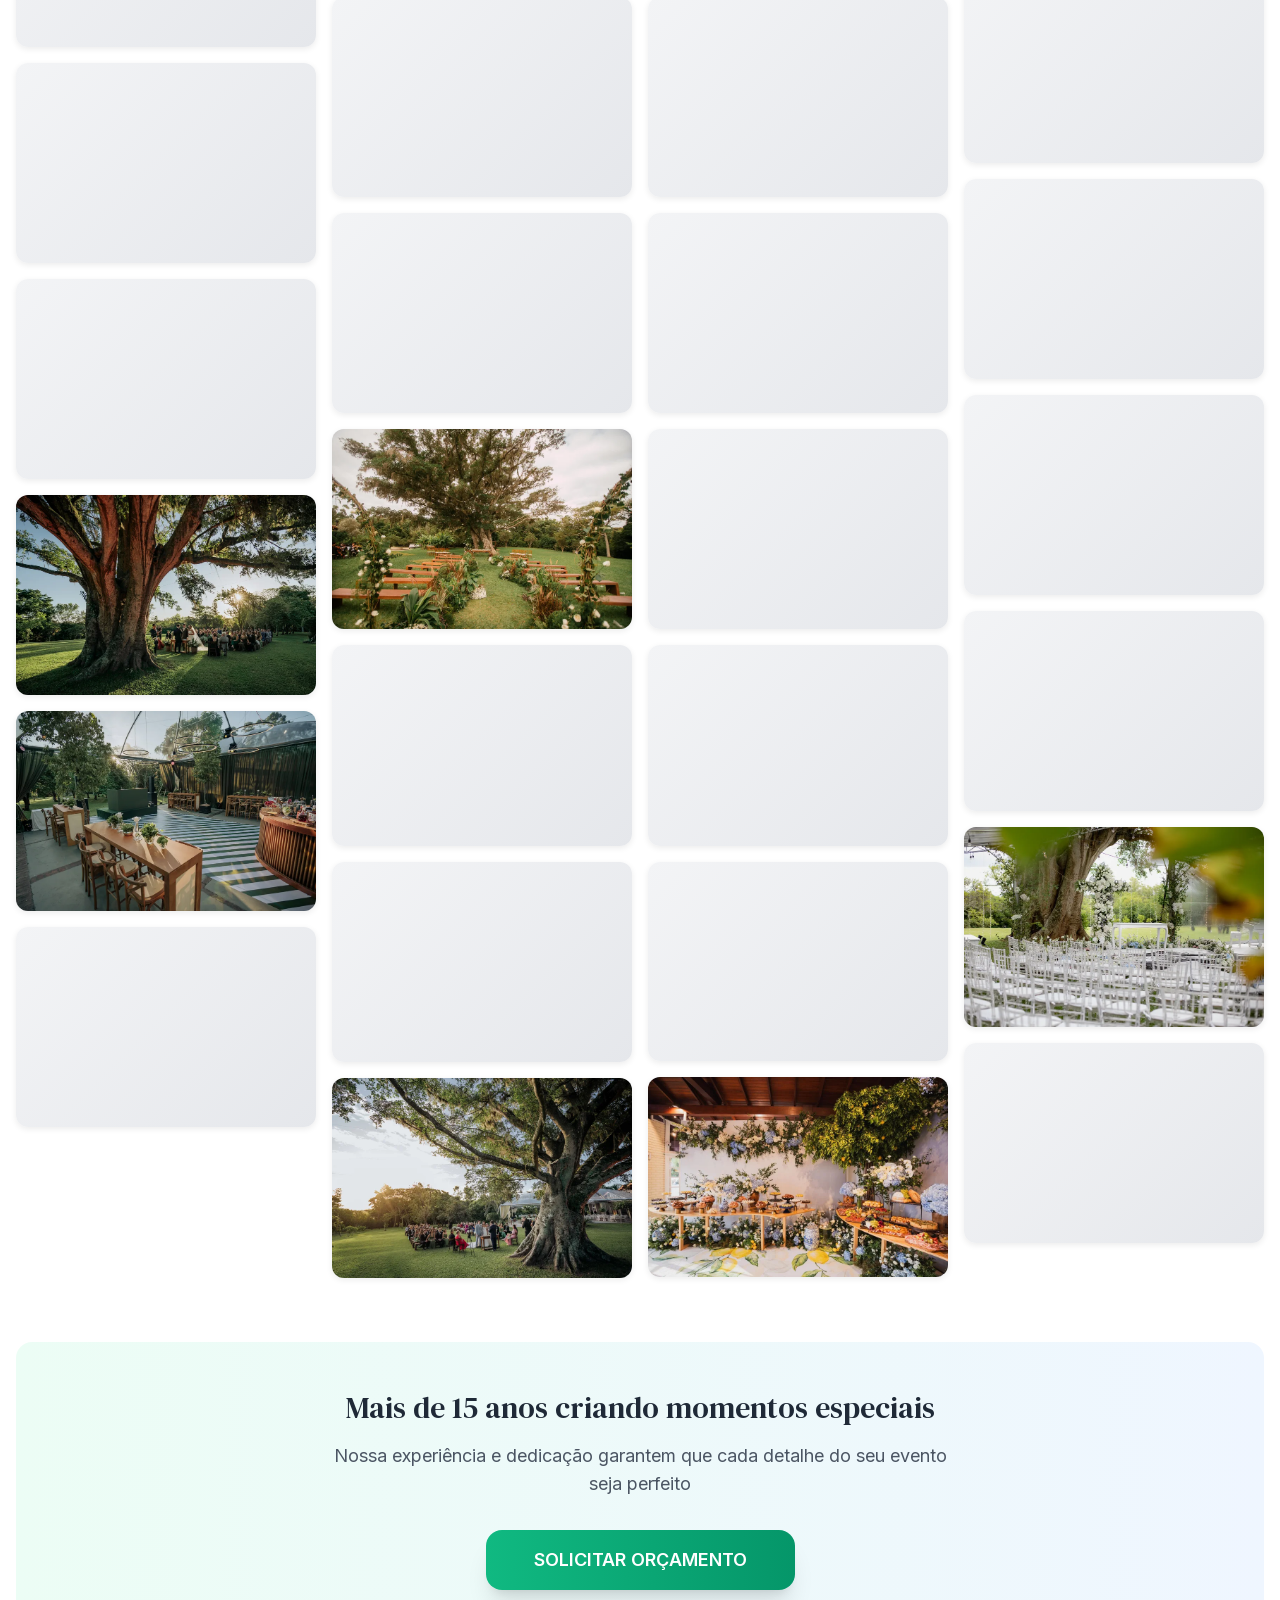
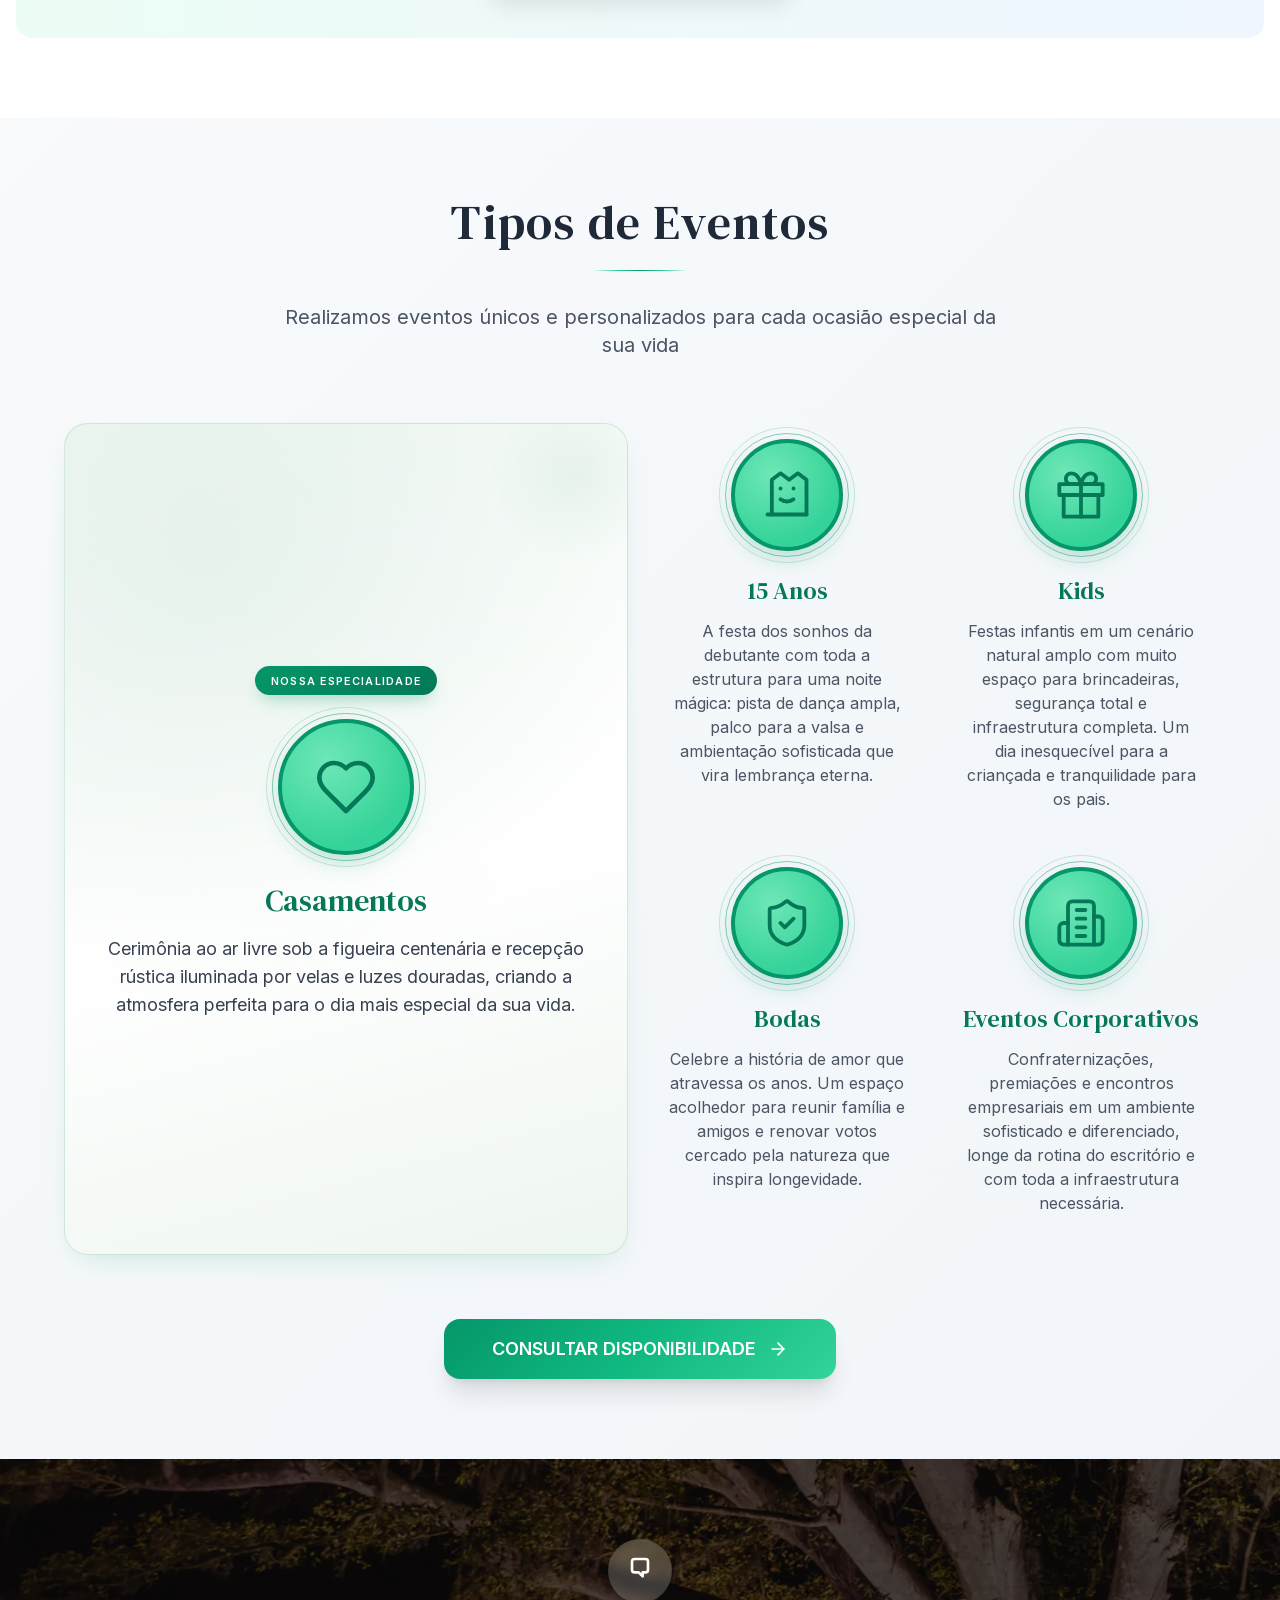
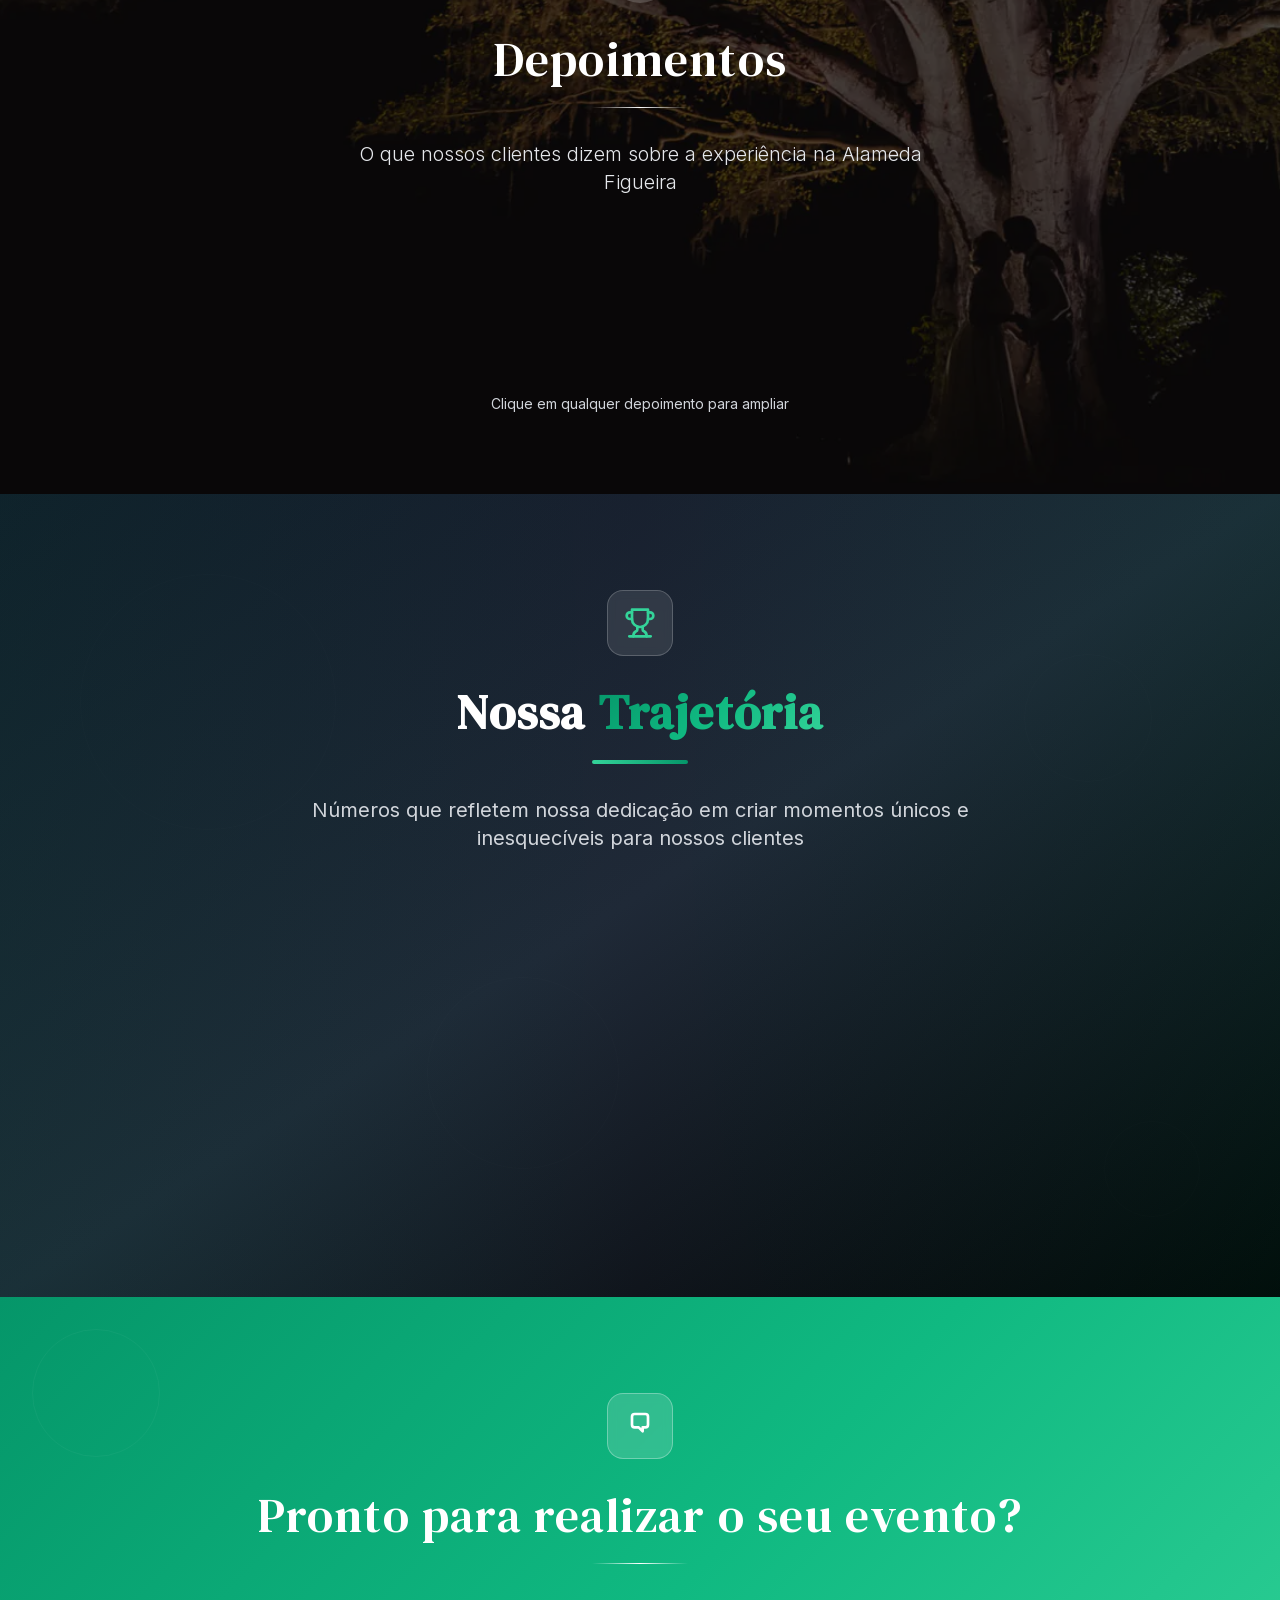
==== commit a2e303e9: "Rodape: razao social e CNPJ (discreto) Co-Authored-By: Claude Opus 5.5 <noreply@anthropic.com>" ====
--- a/index.html
+++ b/index.html
@@ -1338,6 +1338,7 @@
 
         <div class="border-t border-gray-800 mt-6 sm:mt-8 pt-6 sm:pt-8 text-center">
           <p class="font-inter text-gray-400 text-xs sm:text-sm">© 2025 Alameda Figueira Eventos. Todos os direitos reservados. · <a href="/politica-de-privacidade" class="hover:text-emerald-400 underline">Política de Privacidade</a></p>
+          <p class="font-inter text-gray-500 text-xs mt-2" style="font-size:11px;opacity:.75">FLAVIA FRUTUOSO DA SILVA EVENTOS - ME · CNPJ 17.054.249/0001-82</p>
           <p class="font-inter text-gray-500 text-xs mt-2">Desenvolvido por <a href="https://www.procuradaagencia.com.br" target="_blank" rel="noopener noreferrer" class="hover:text-emerald-400 transition-colors">PROCURADA AGENCIA</a></p>
         </div>
       </div>
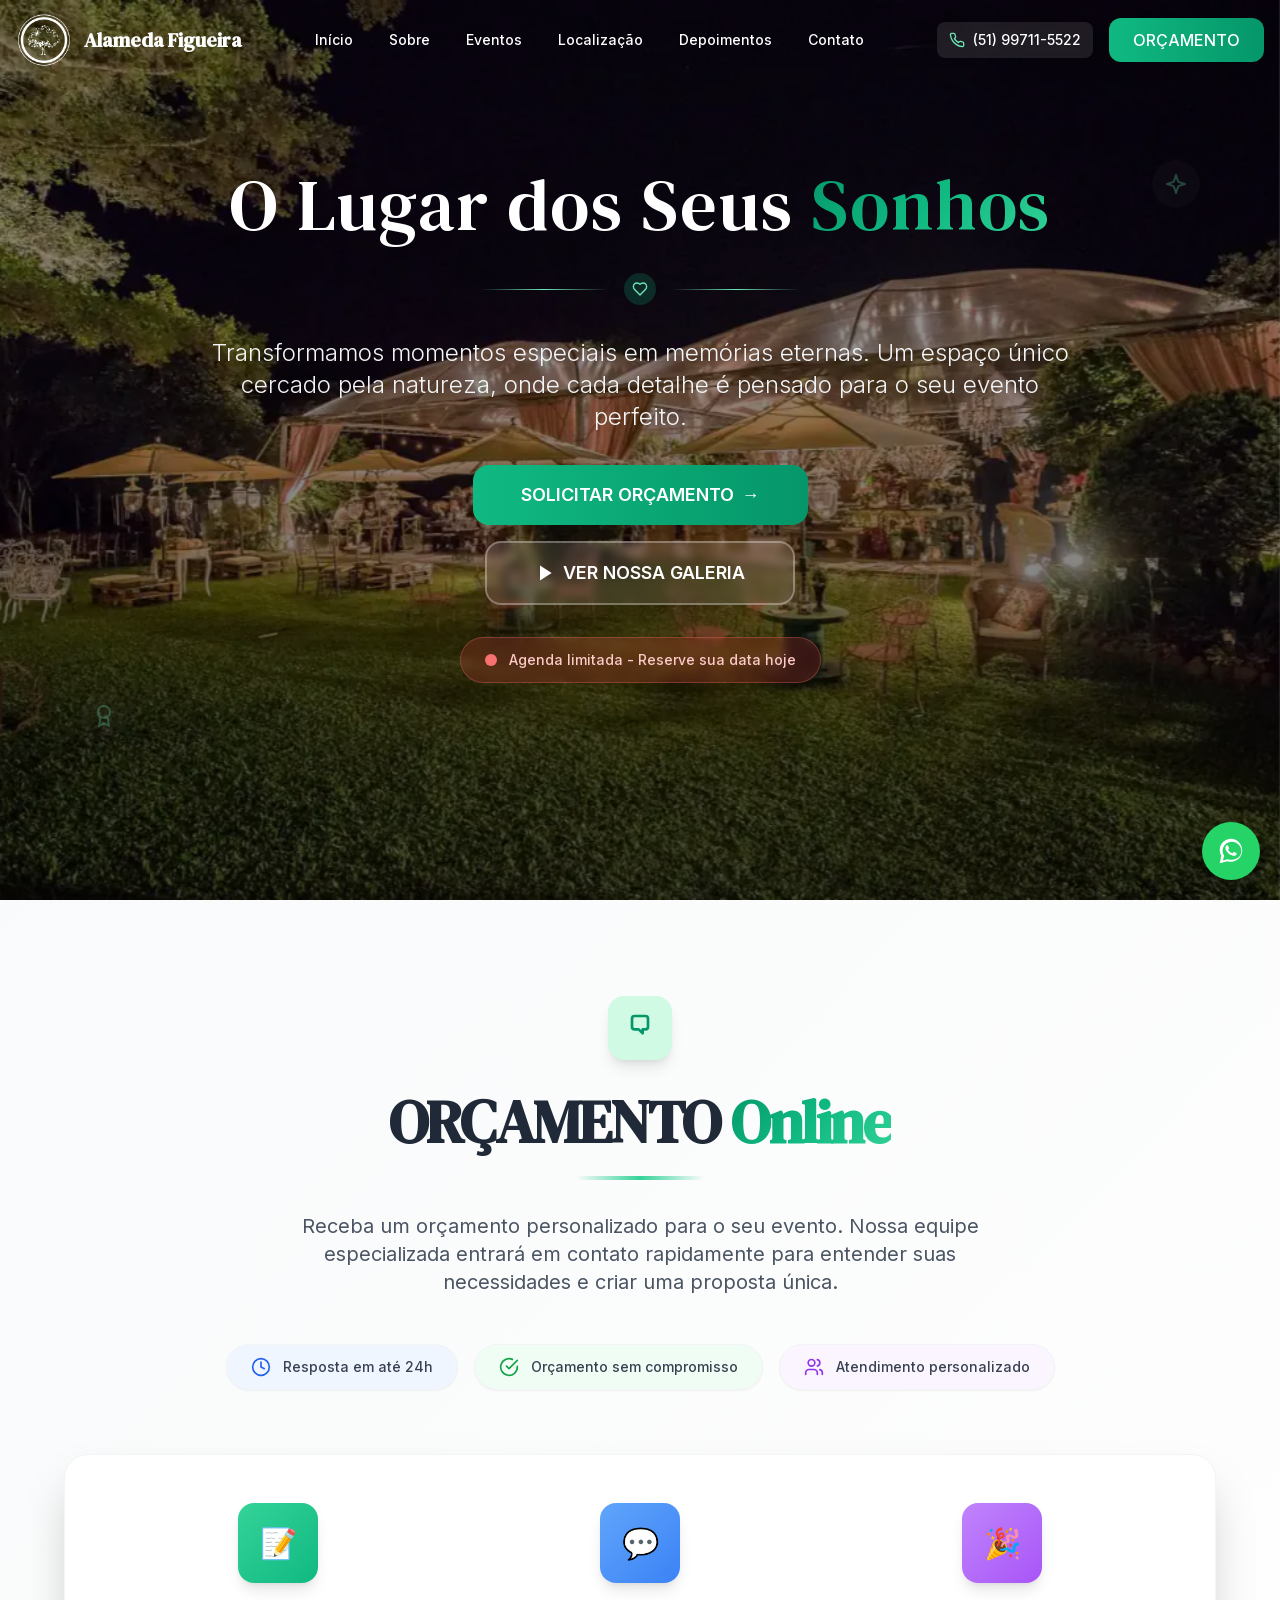
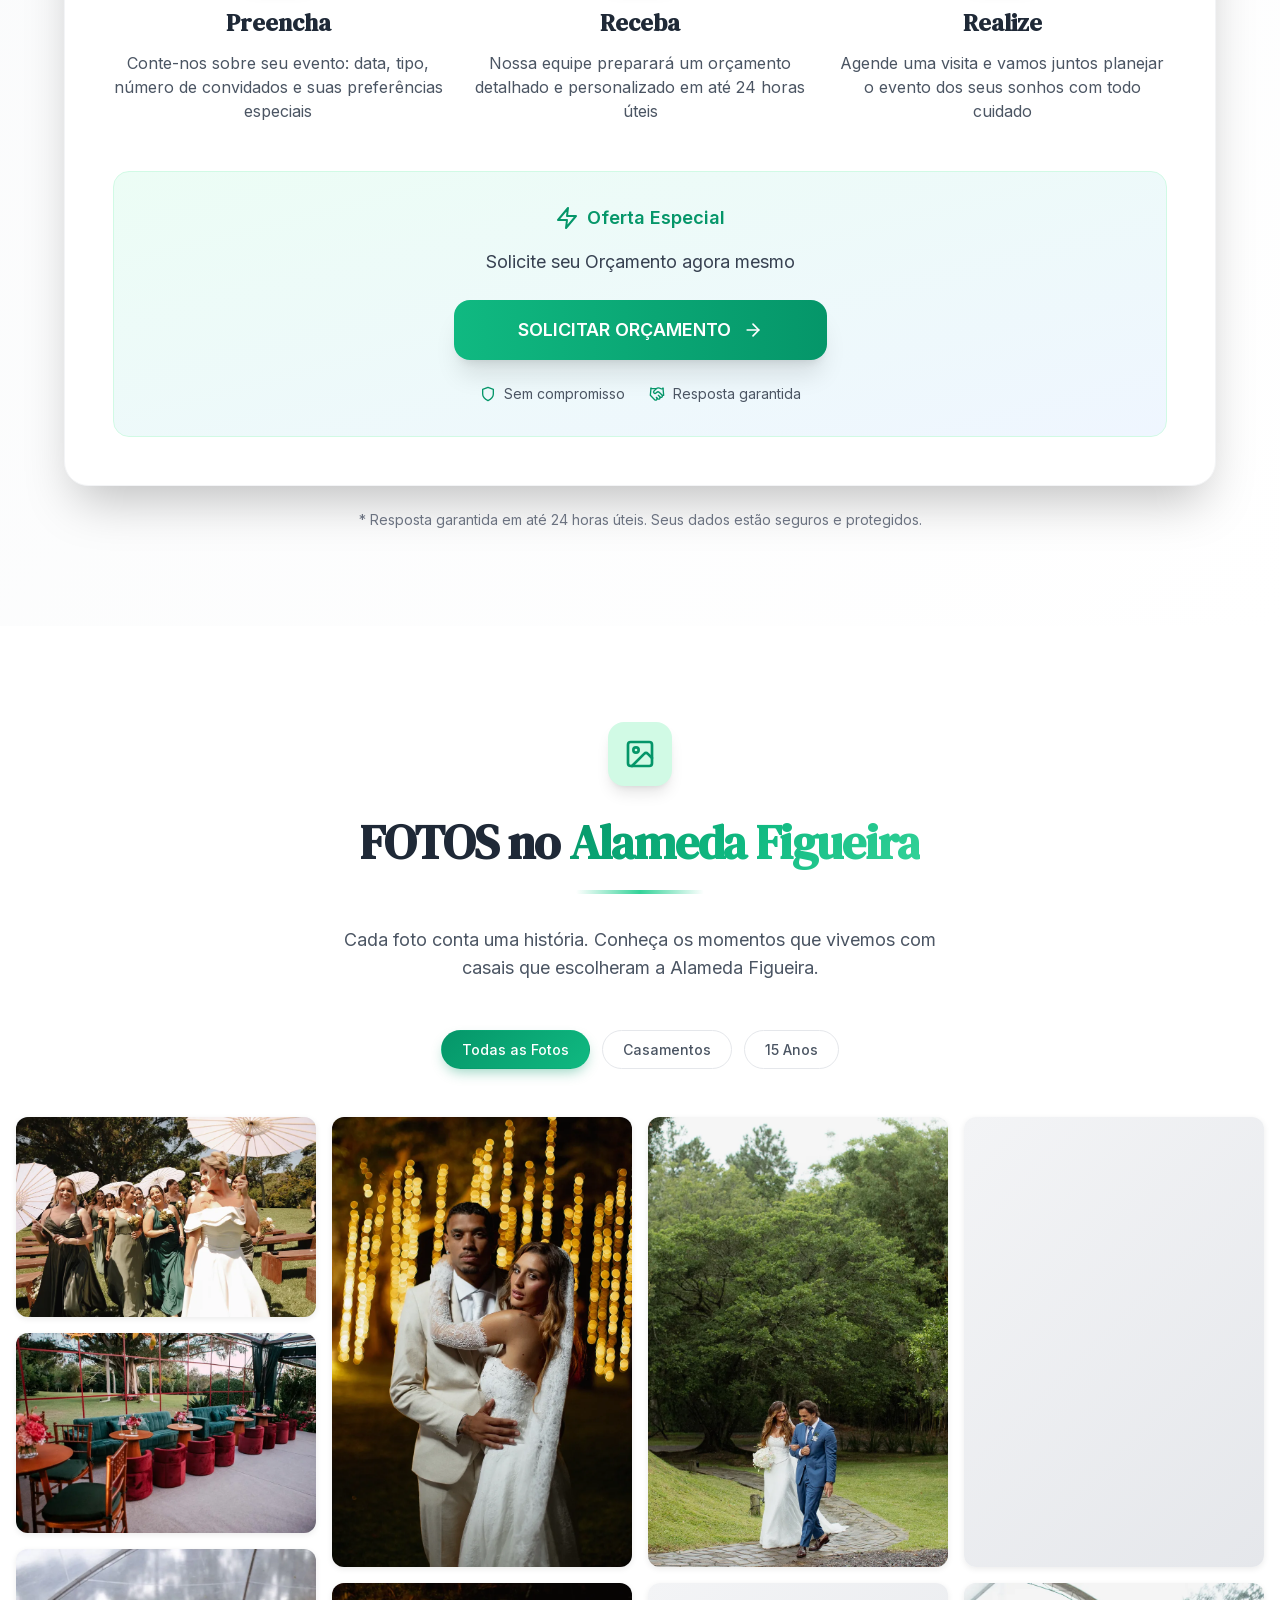
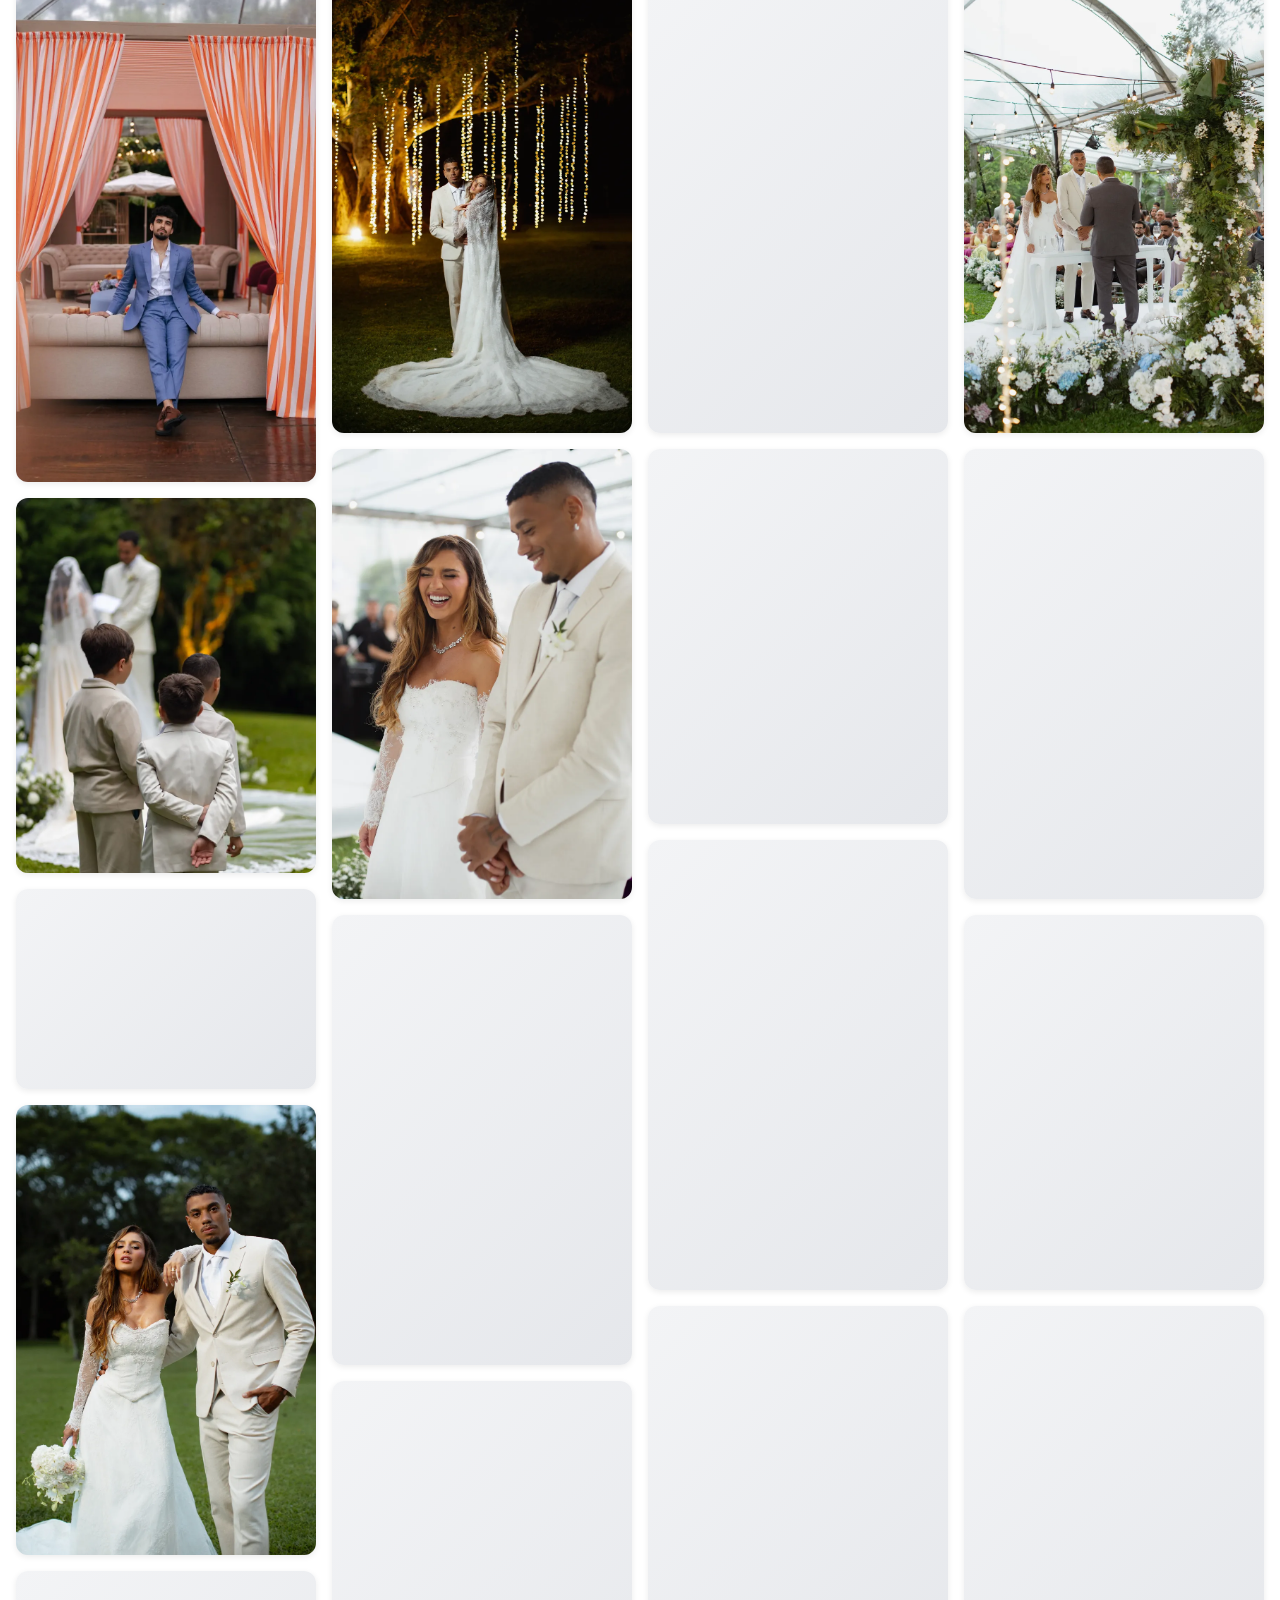
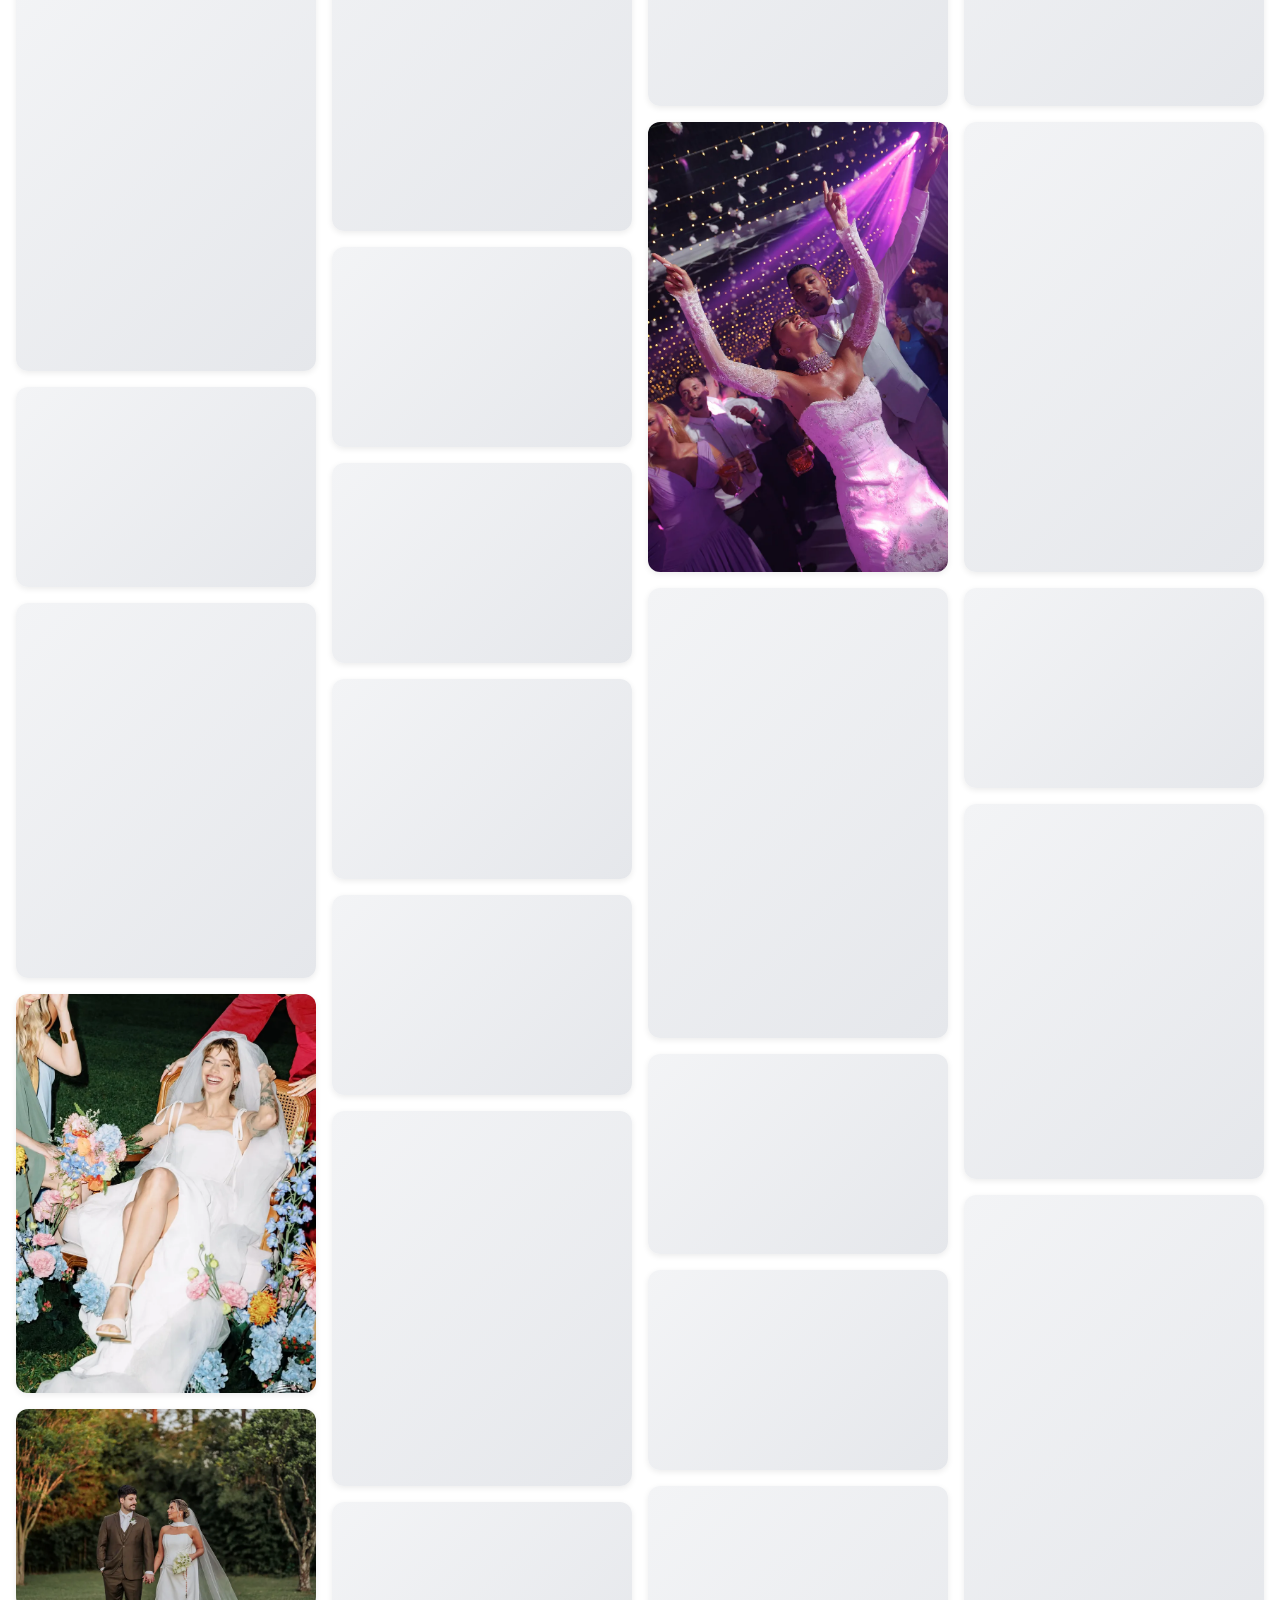
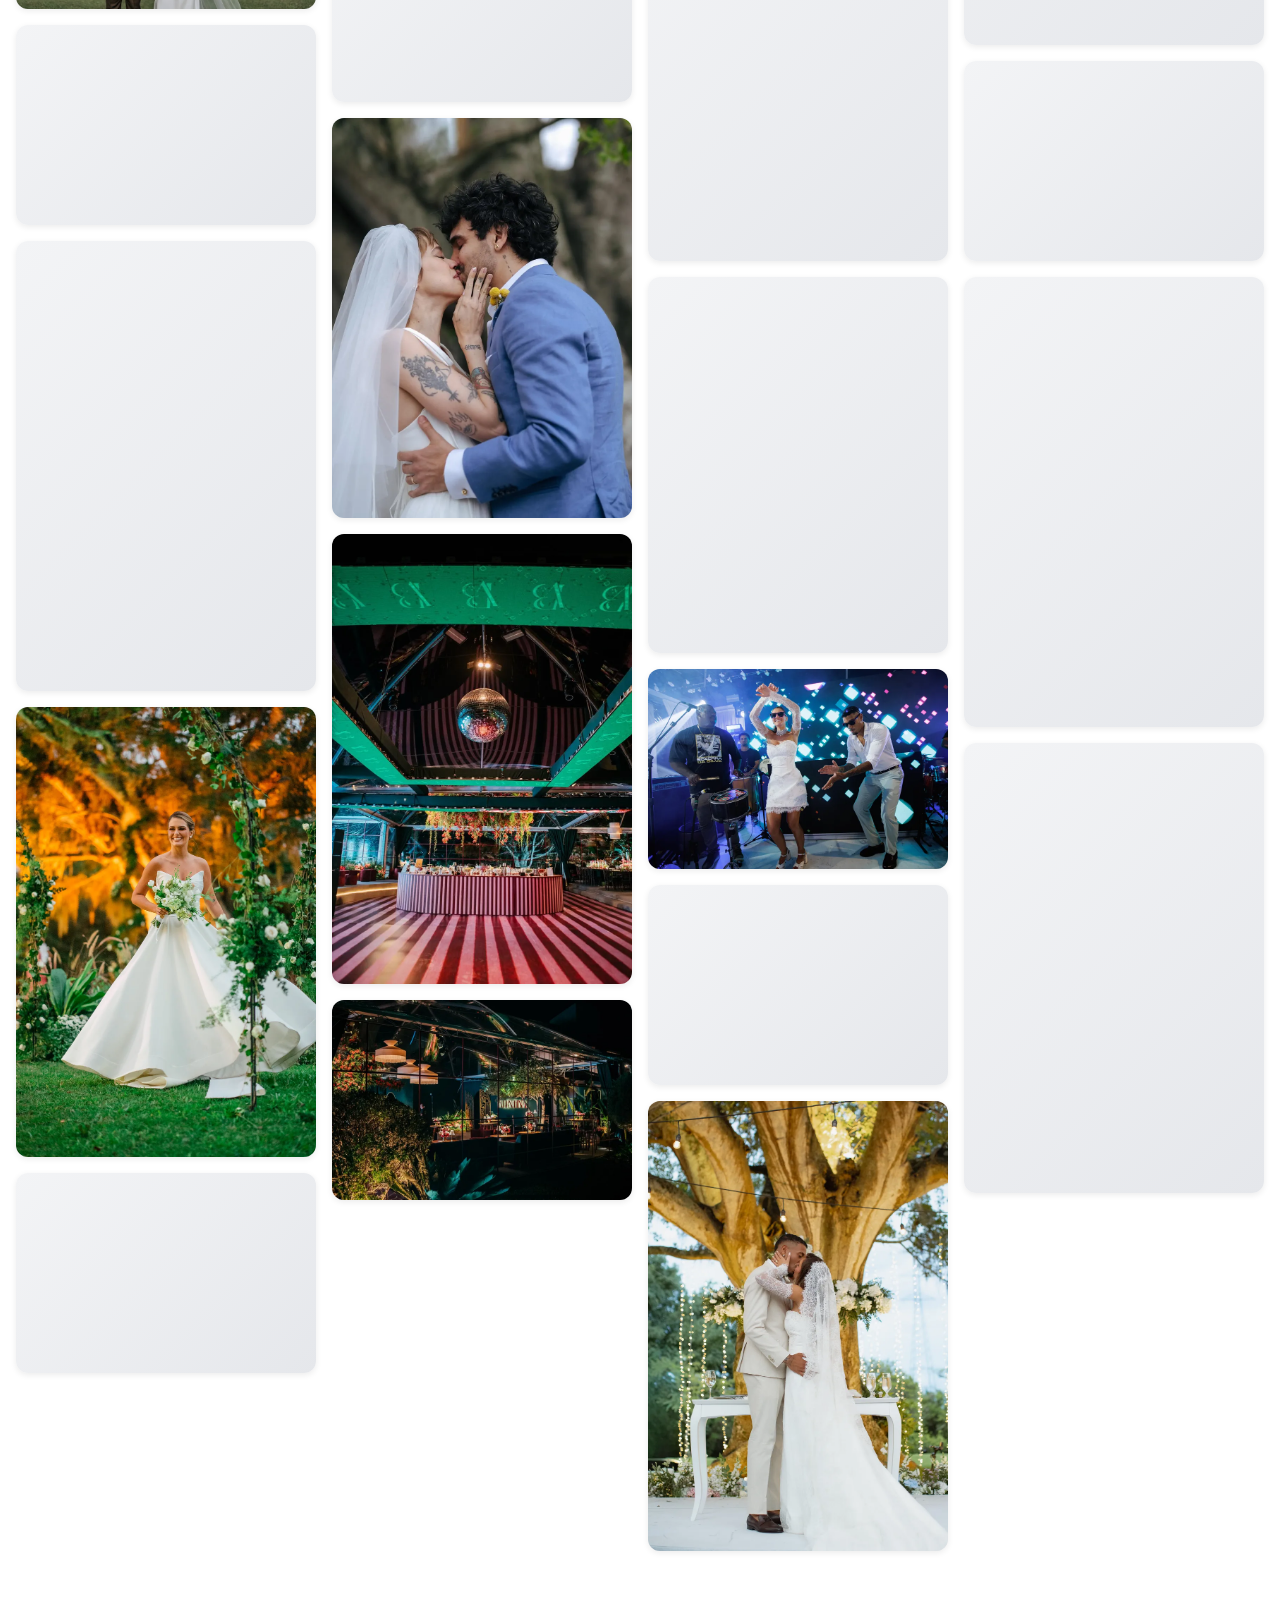
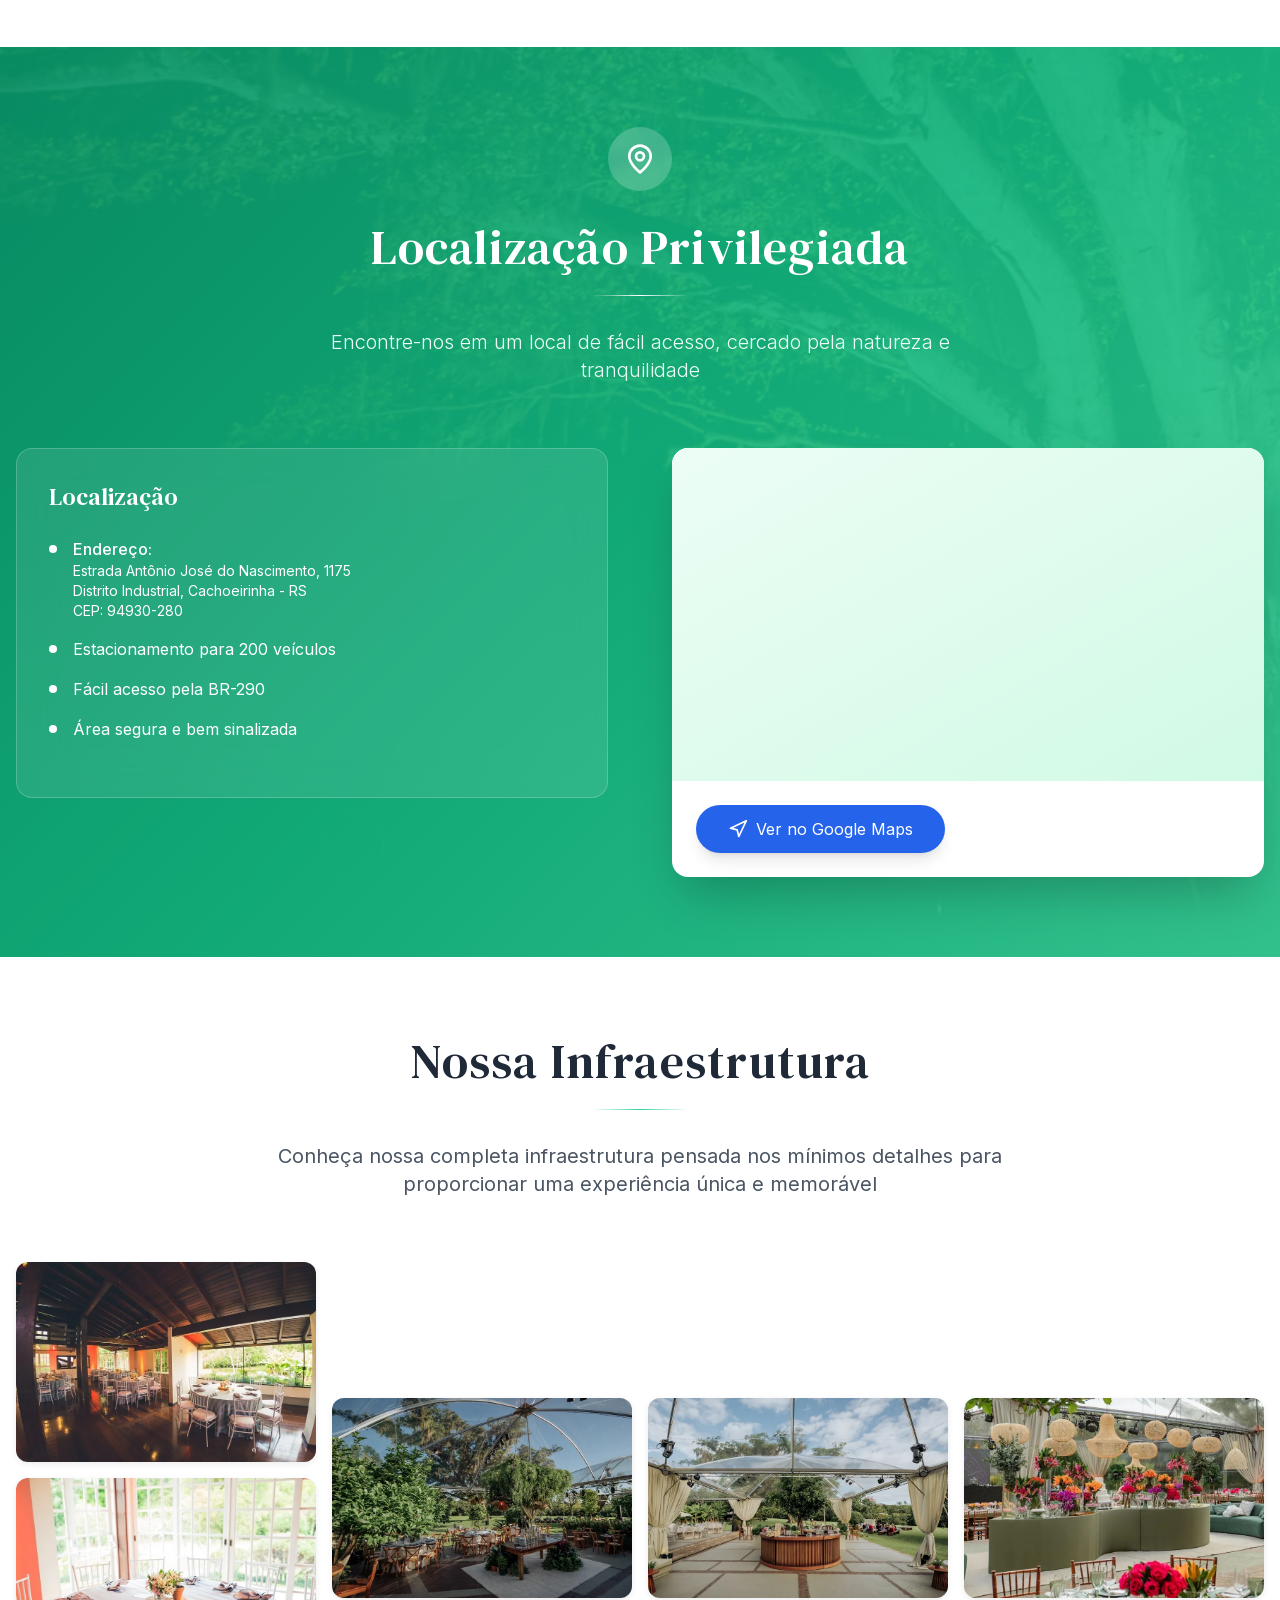
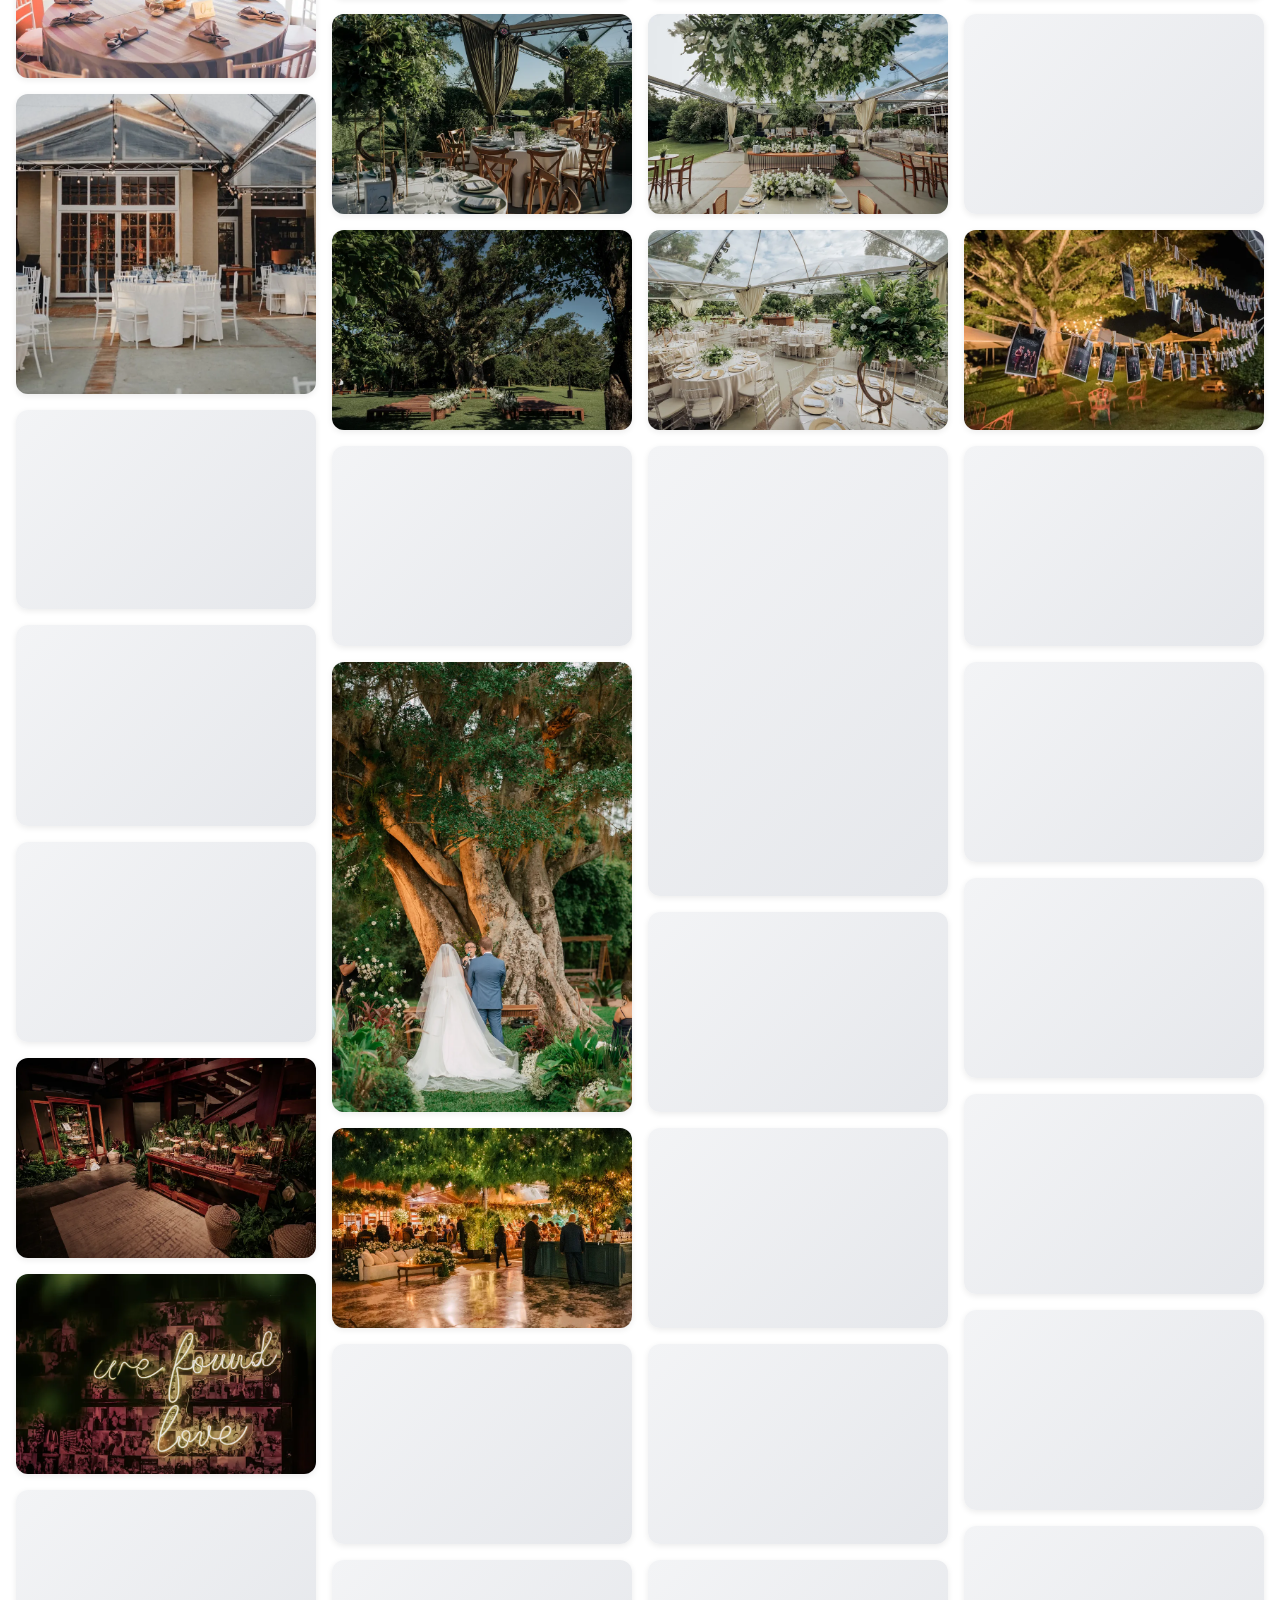
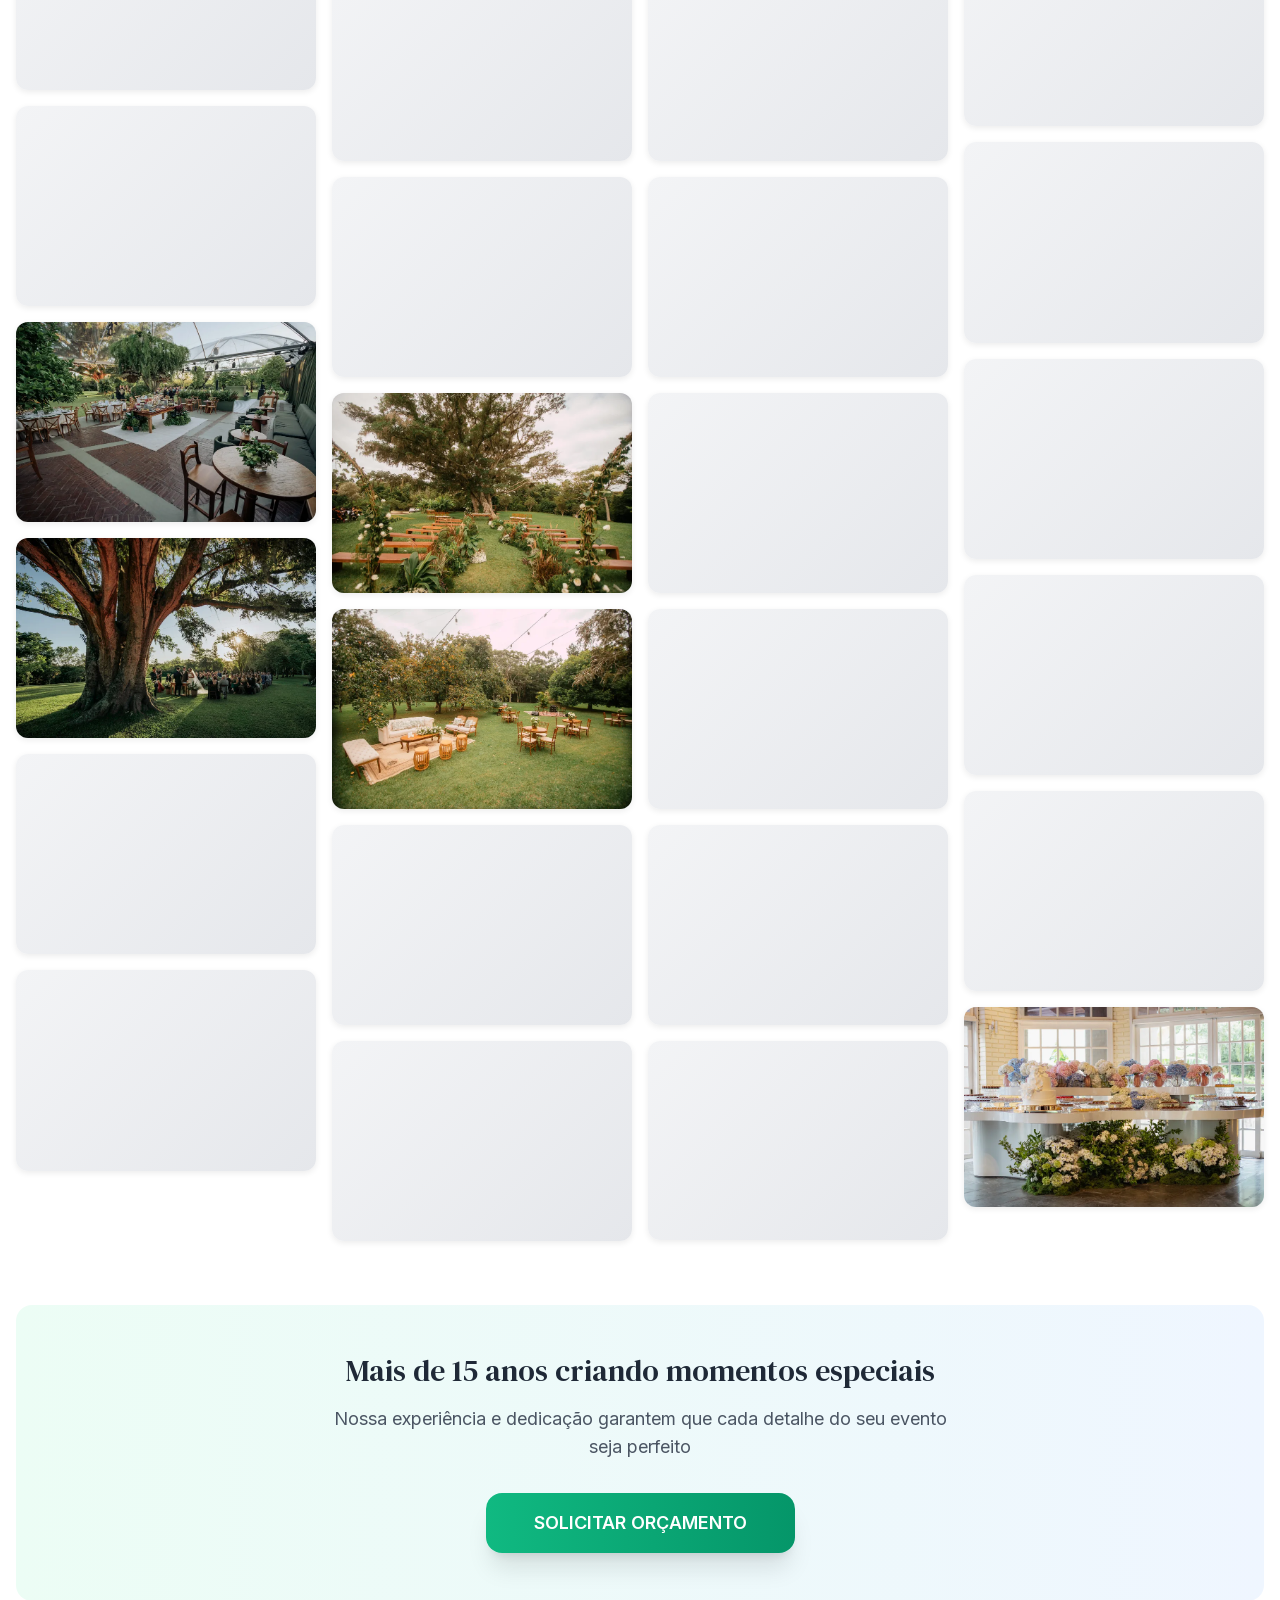
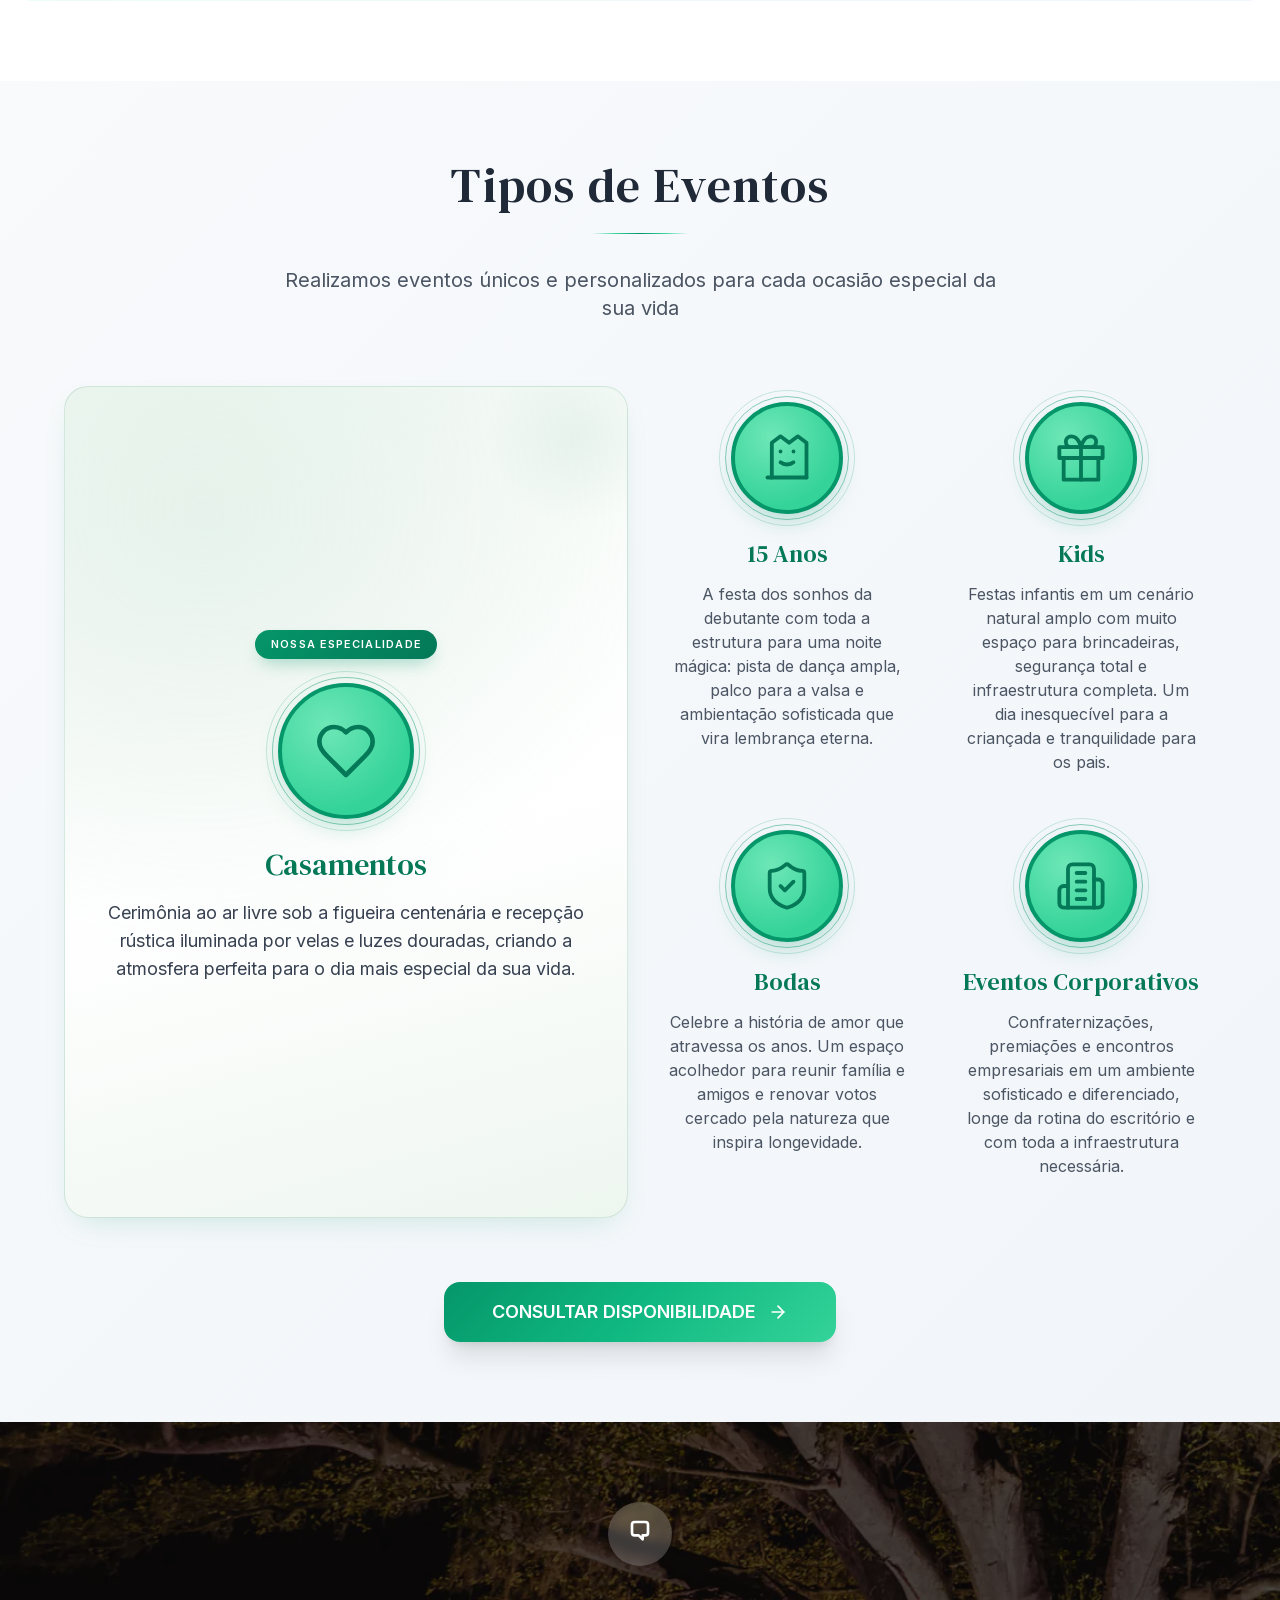
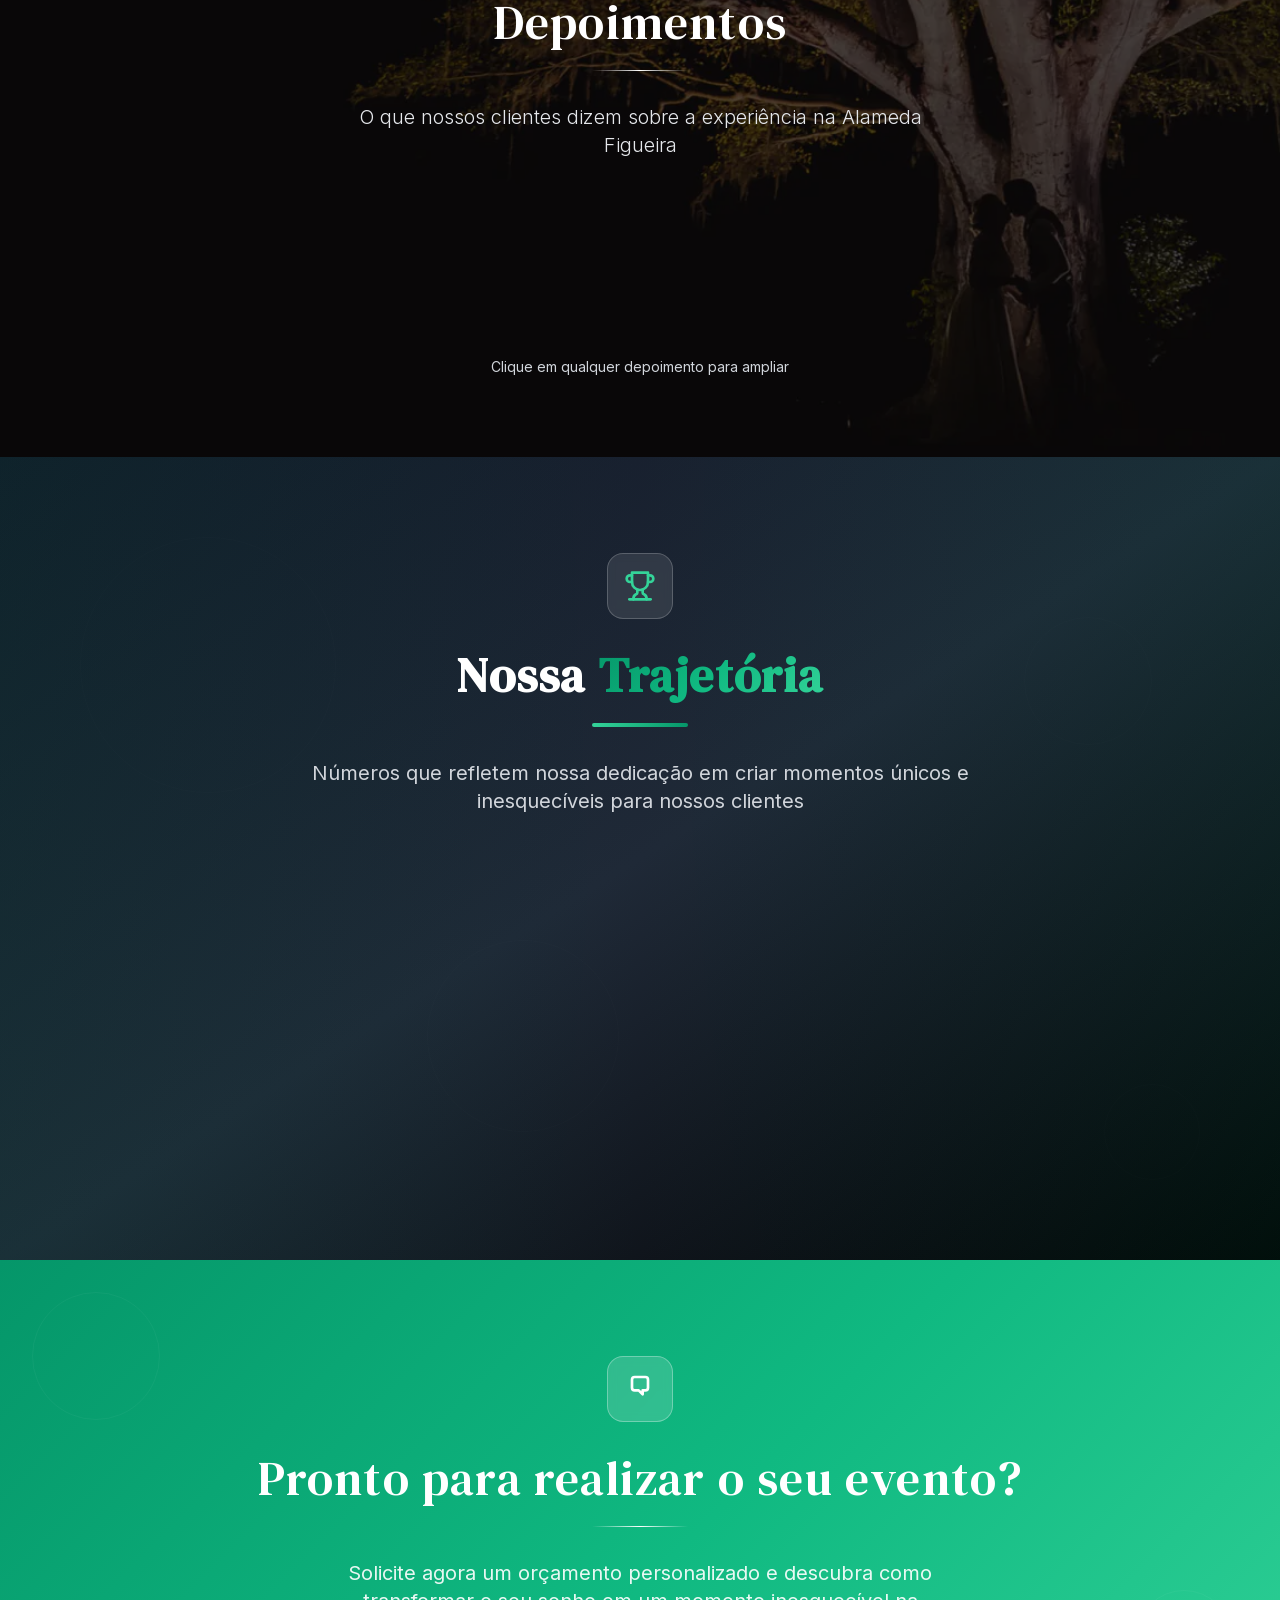
==== commit 2285cfac: "Rodape: CNPJ sem quebra de linha no celular Co-Authored-By: Claude Opus 5.5 <noreply@anthropic.com>" ====
--- a/index.html
+++ b/index.html
@@ -1338,7 +1338,7 @@
 
         <div class="border-t border-gray-800 mt-6 sm:mt-8 pt-6 sm:pt-8 text-center">
           <p class="font-inter text-gray-400 text-xs sm:text-sm">© 2025 Alameda Figueira Eventos. Todos os direitos reservados. · <a href="/politica-de-privacidade" class="hover:text-emerald-400 underline">Política de Privacidade</a></p>
-          <p class="font-inter text-gray-500 text-xs mt-2" style="font-size:11px;opacity:.75">FLAVIA FRUTUOSO DA SILVA EVENTOS - ME · CNPJ 17.054.249/0001-82</p>
+          <p class="font-inter text-gray-500 text-xs mt-2" style="font-size:11px;opacity:.75">FLAVIA FRUTUOSO DA SILVA EVENTOS - ME · <span style="white-space:nowrap">CNPJ 17.054.249/0001-82</span></p>
           <p class="font-inter text-gray-500 text-xs mt-2">Desenvolvido por <a href="https://www.procuradaagencia.com.br" target="_blank" rel="noopener noreferrer" class="hover:text-emerald-400 transition-colors">PROCURADA AGENCIA</a></p>
         </div>
       </div>
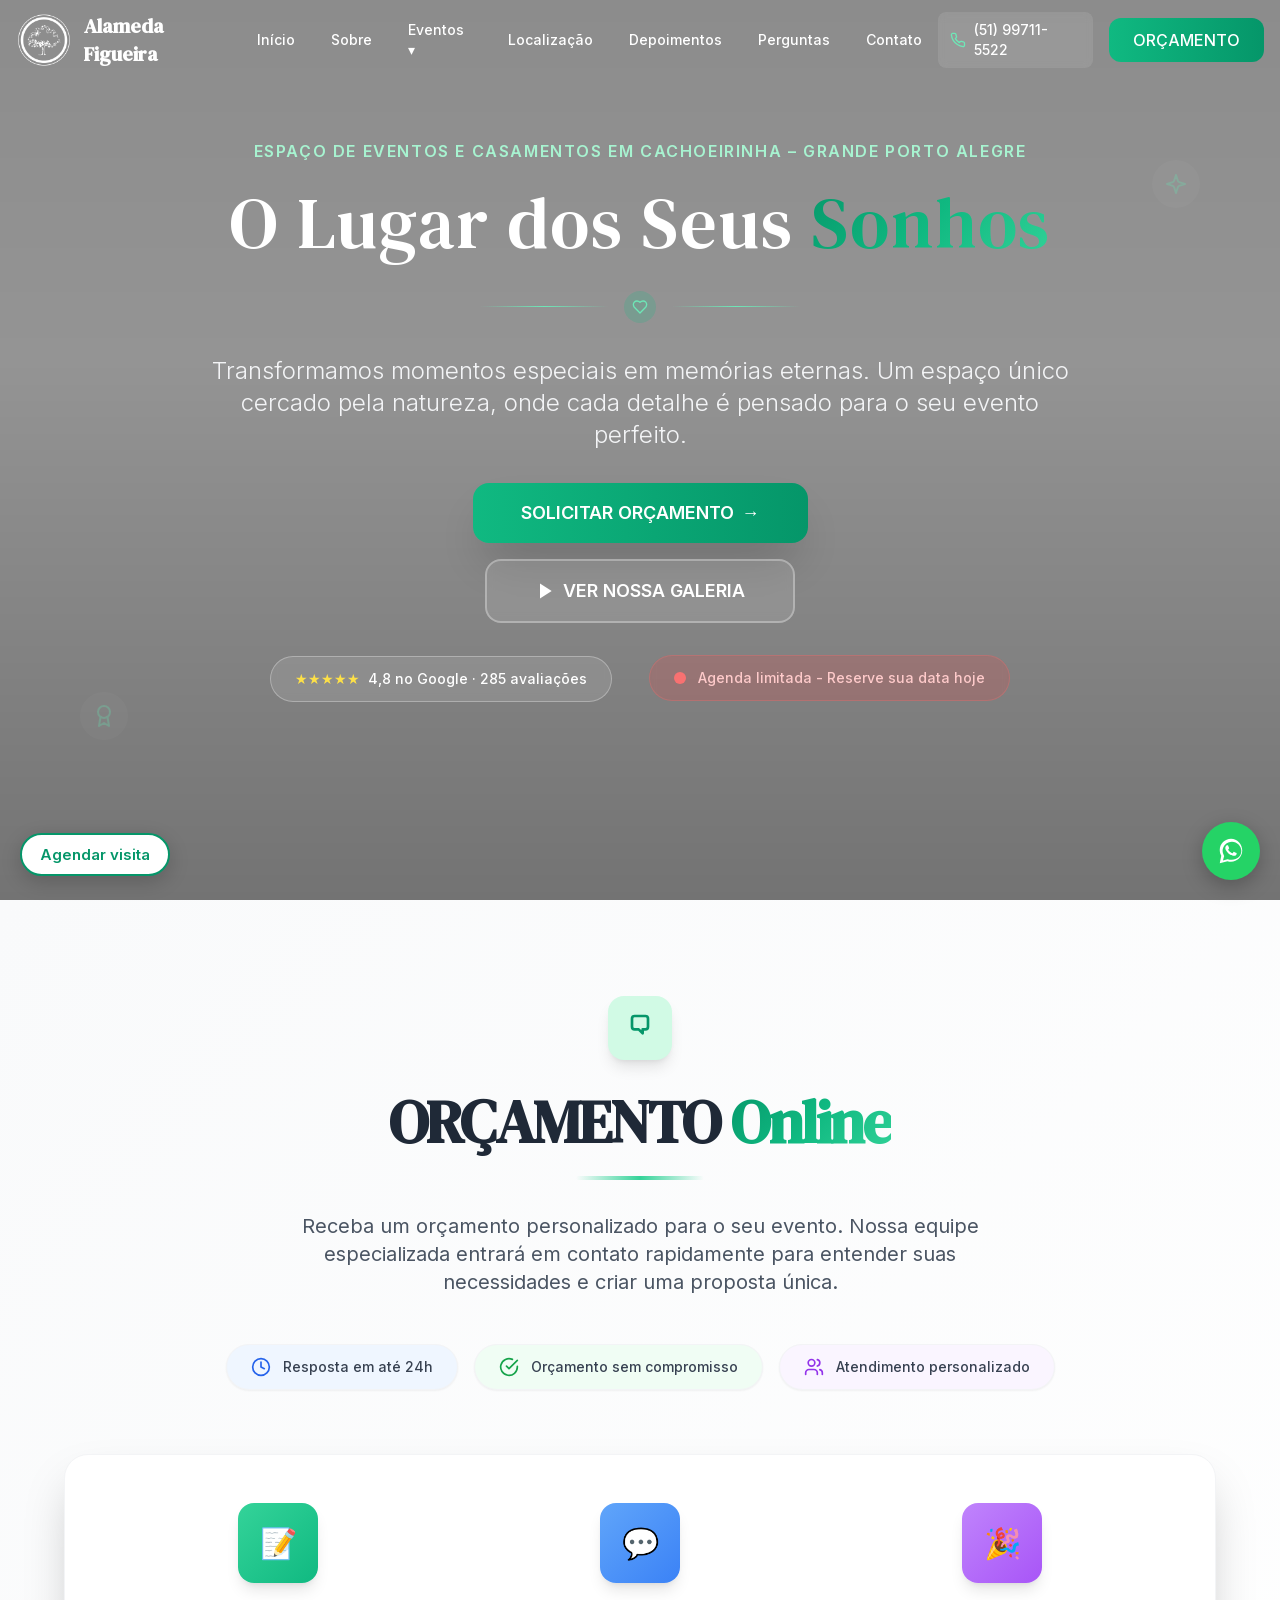
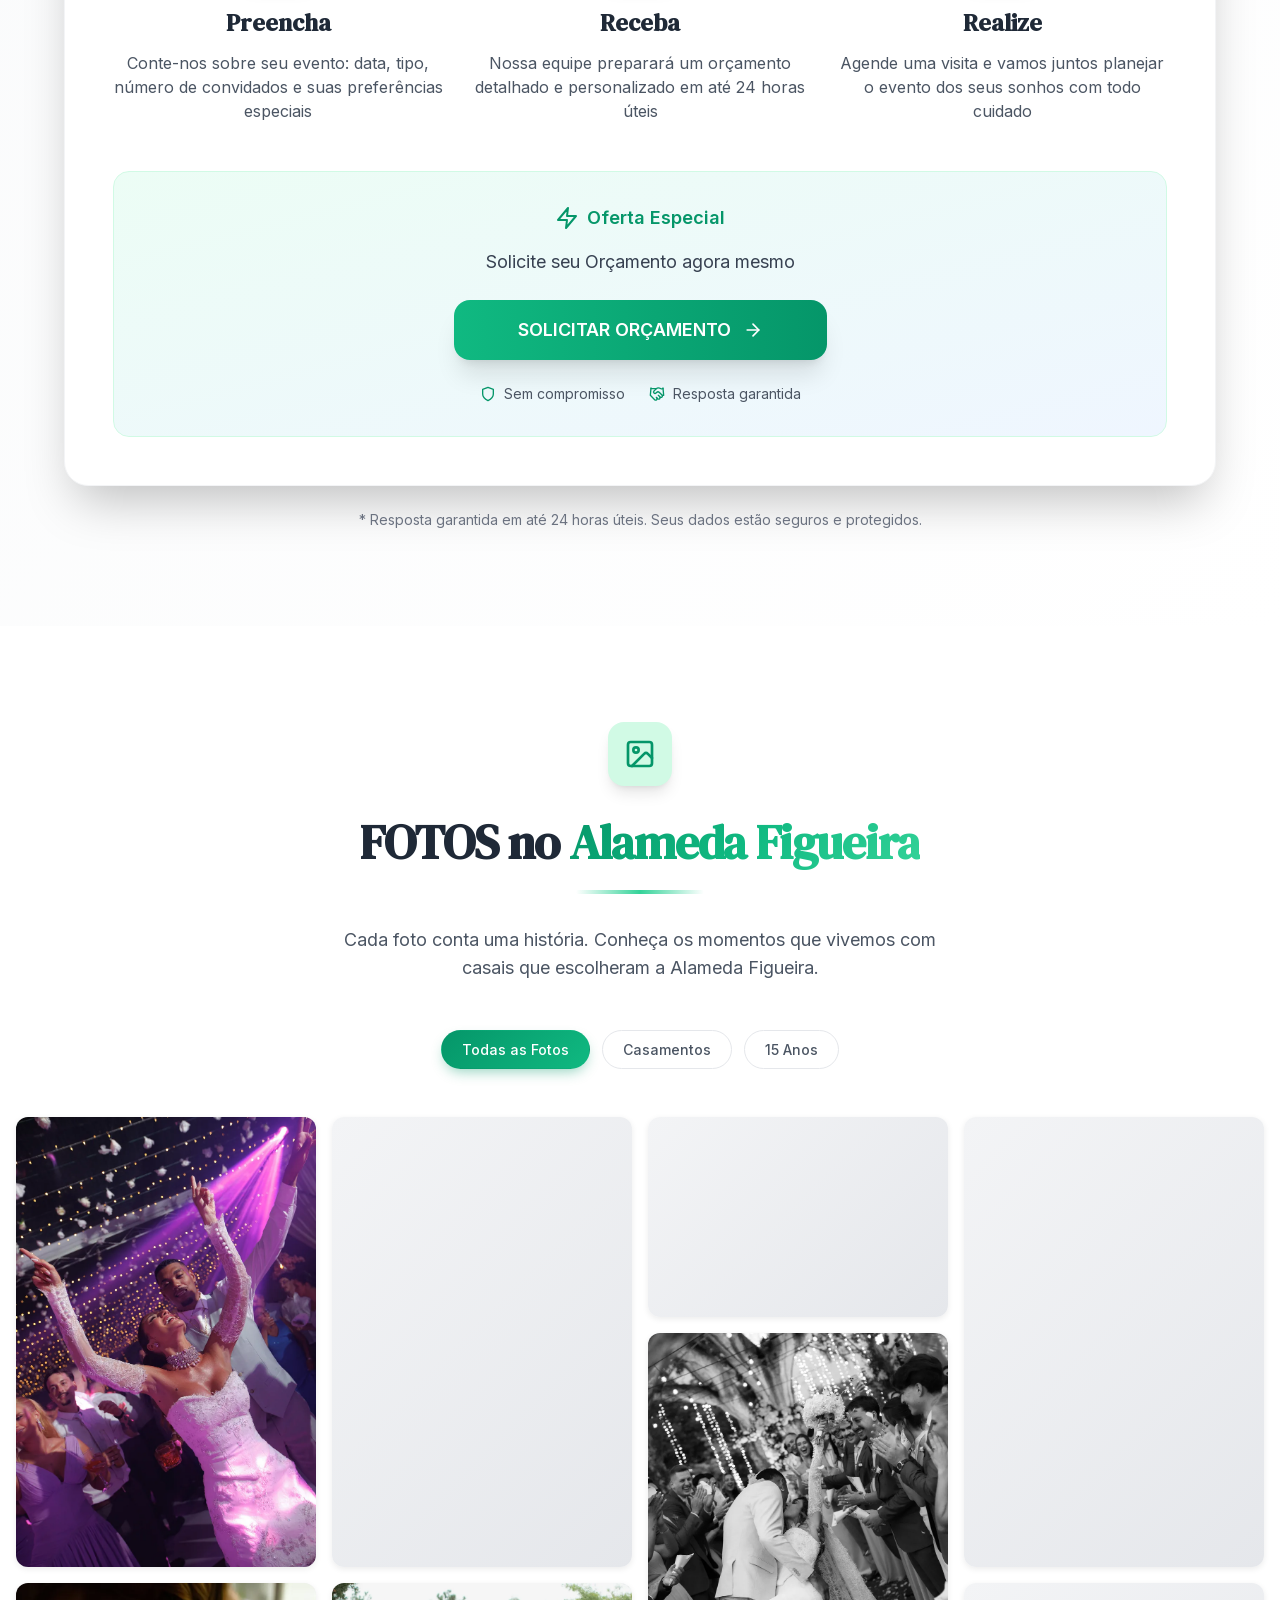
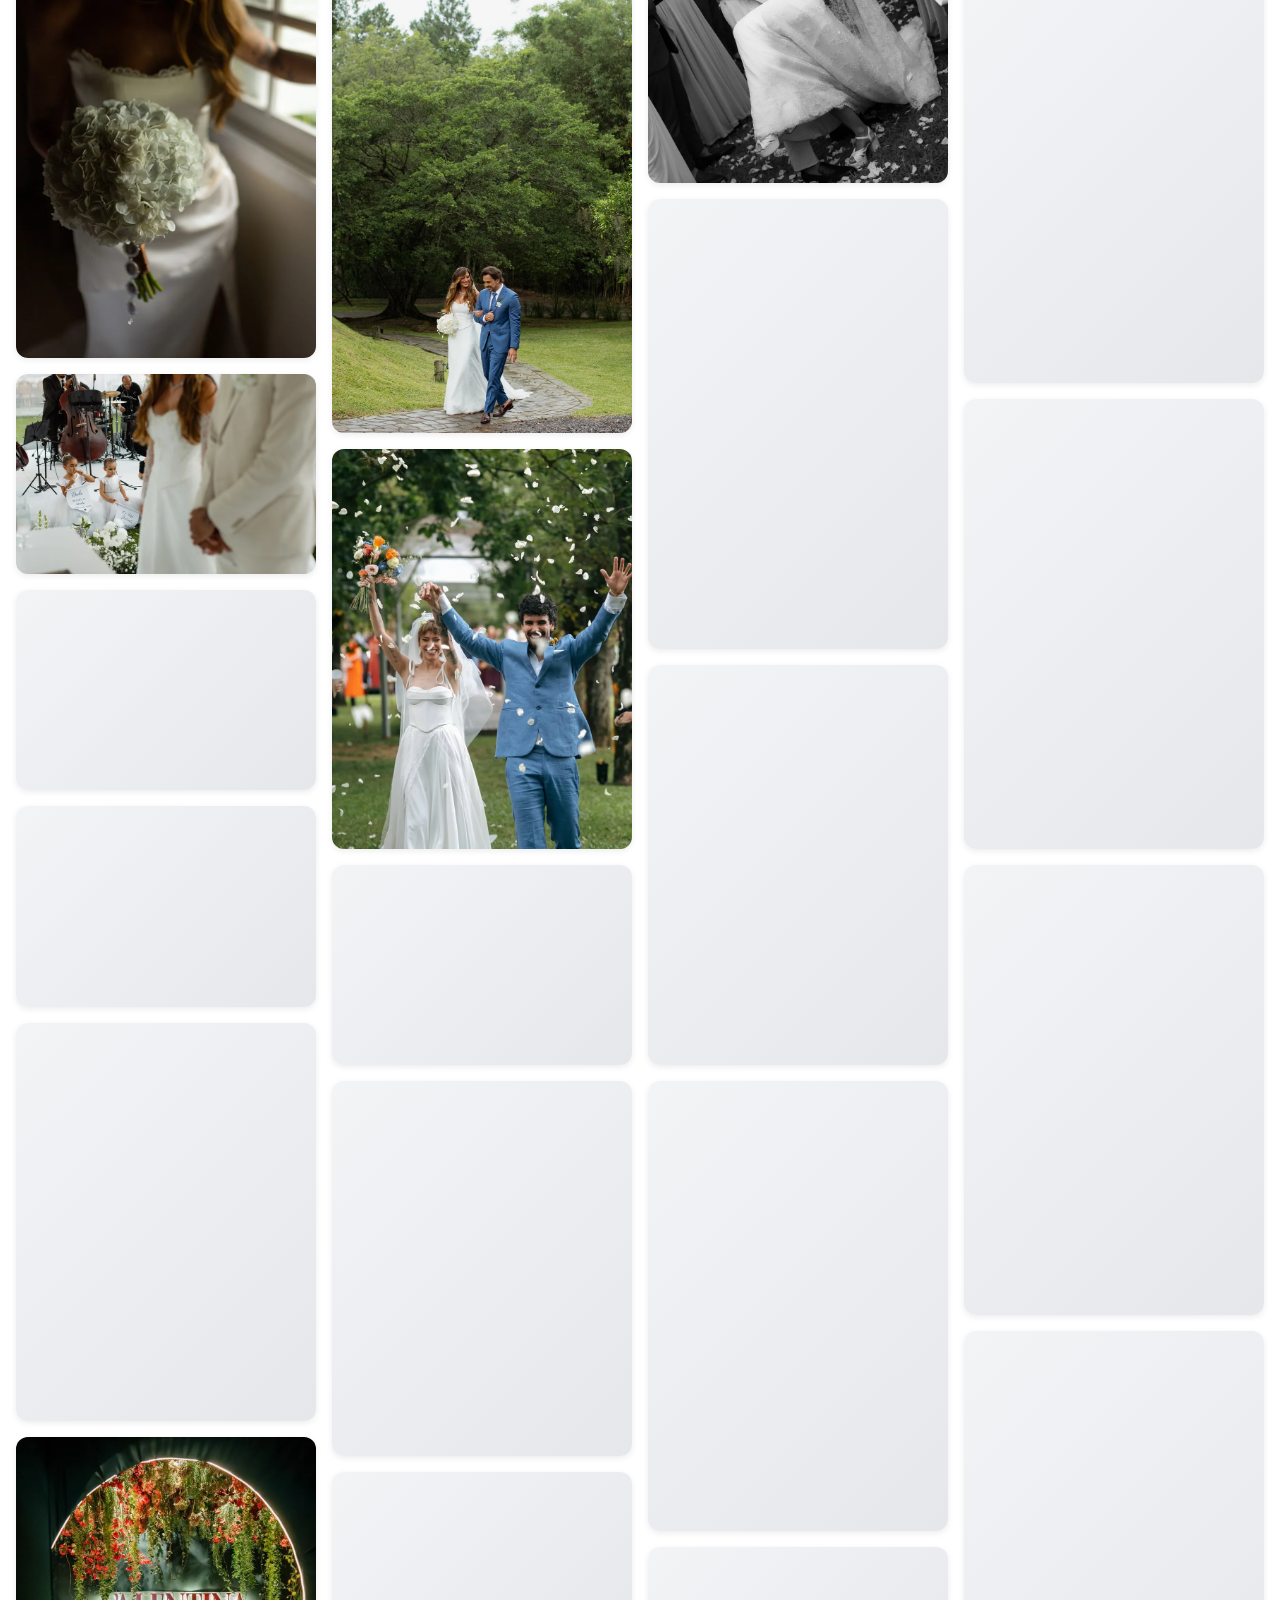
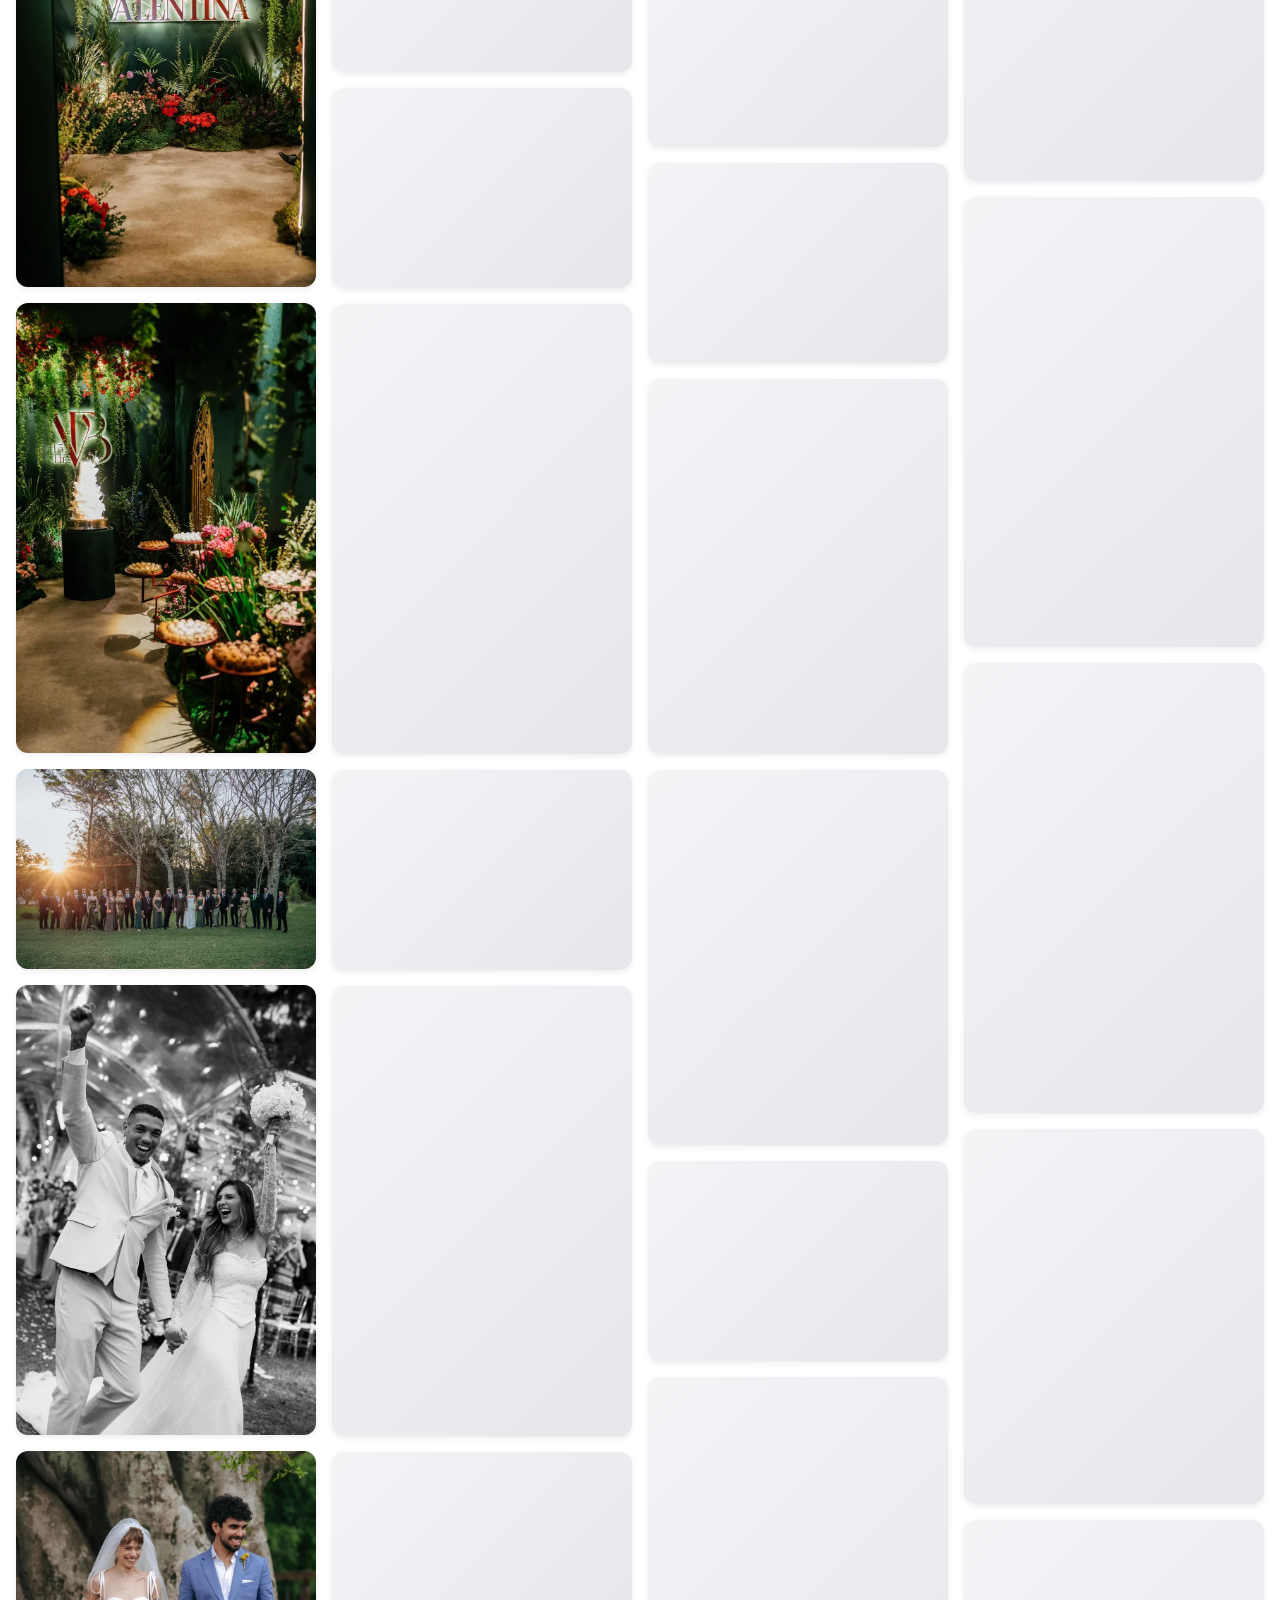
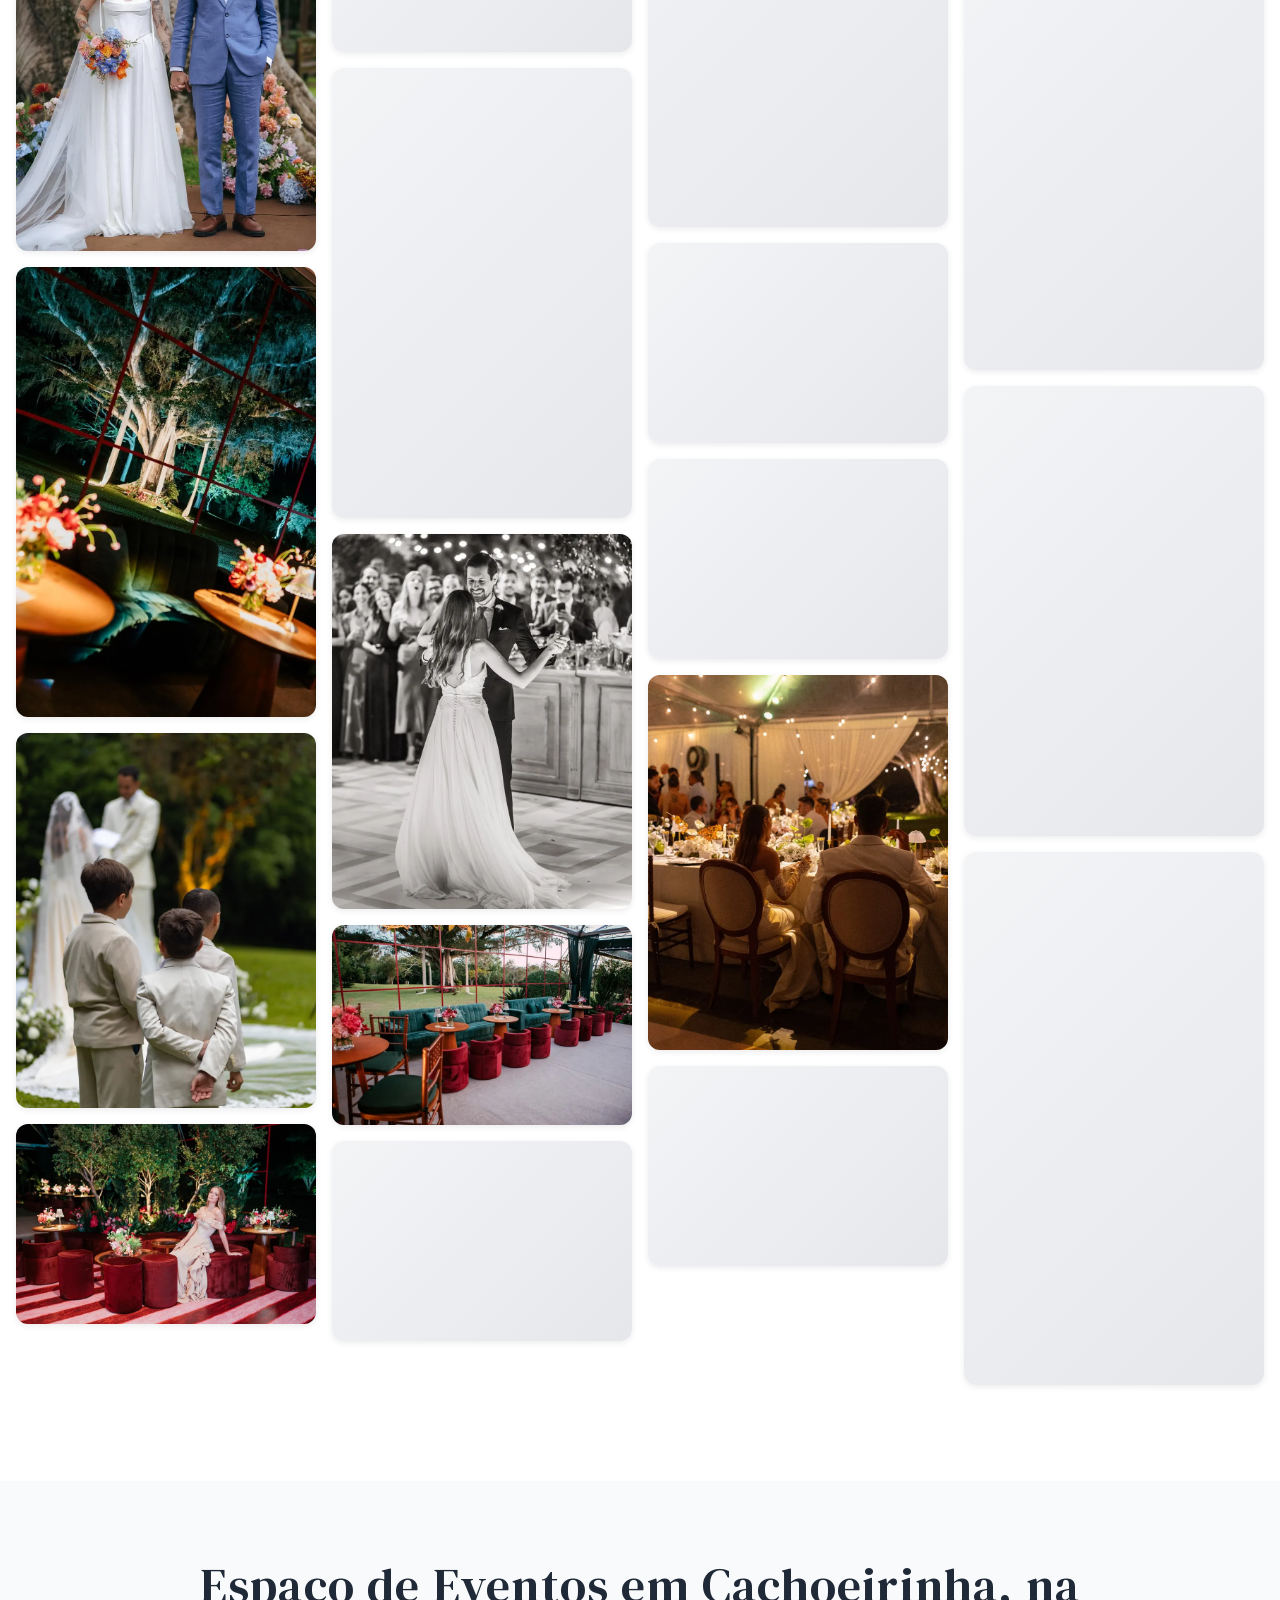
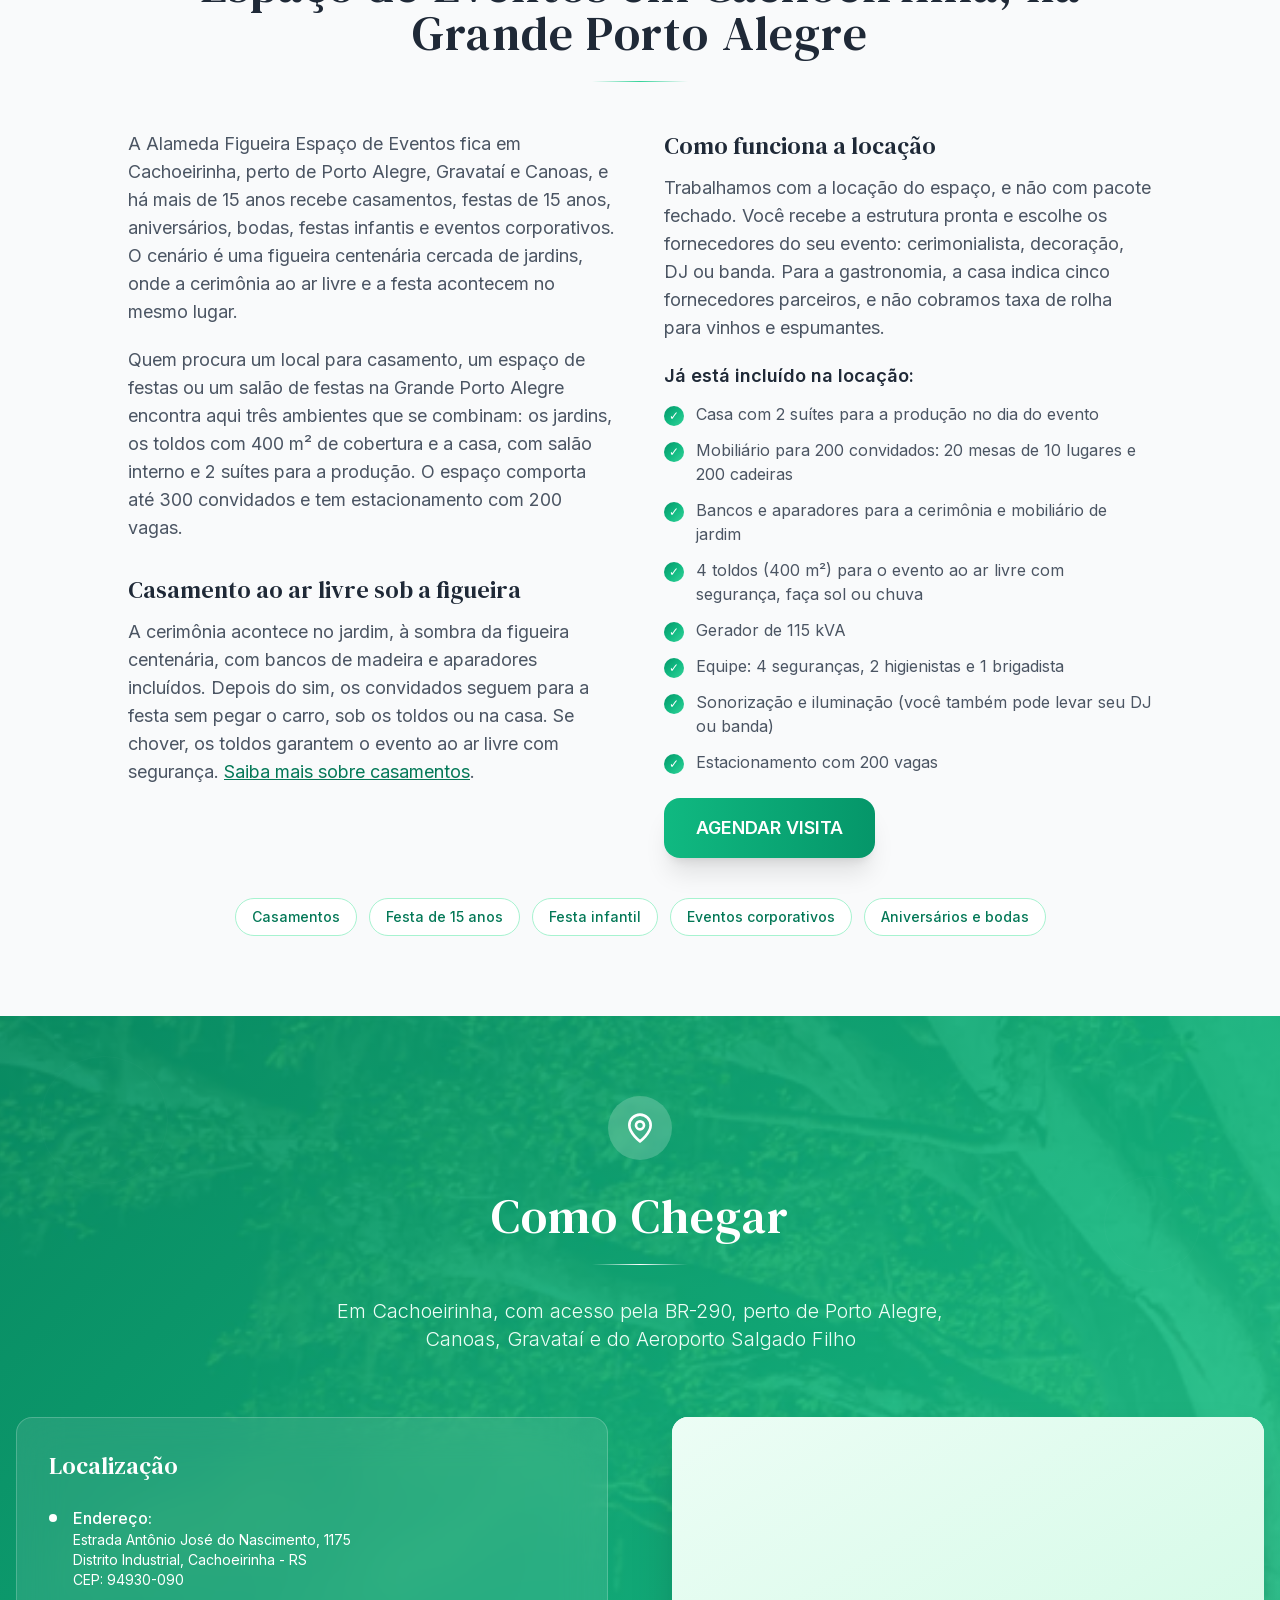
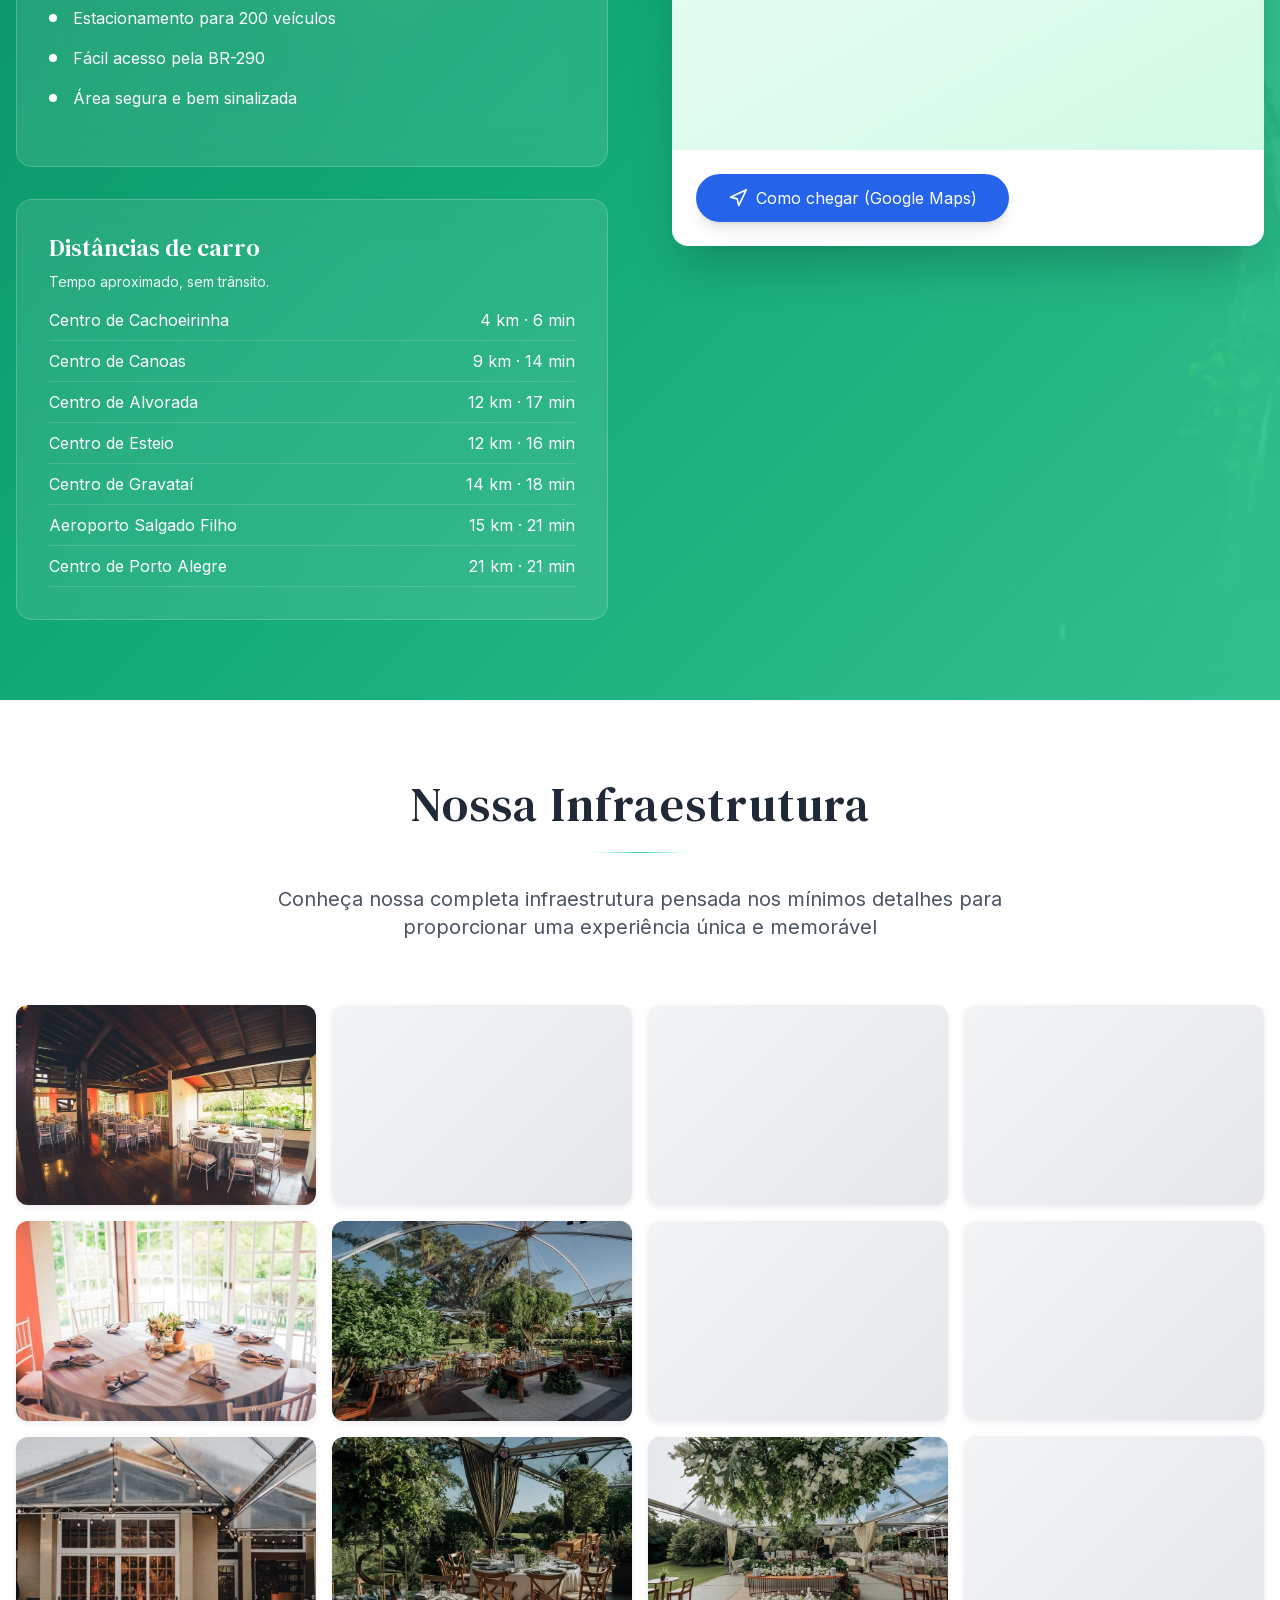
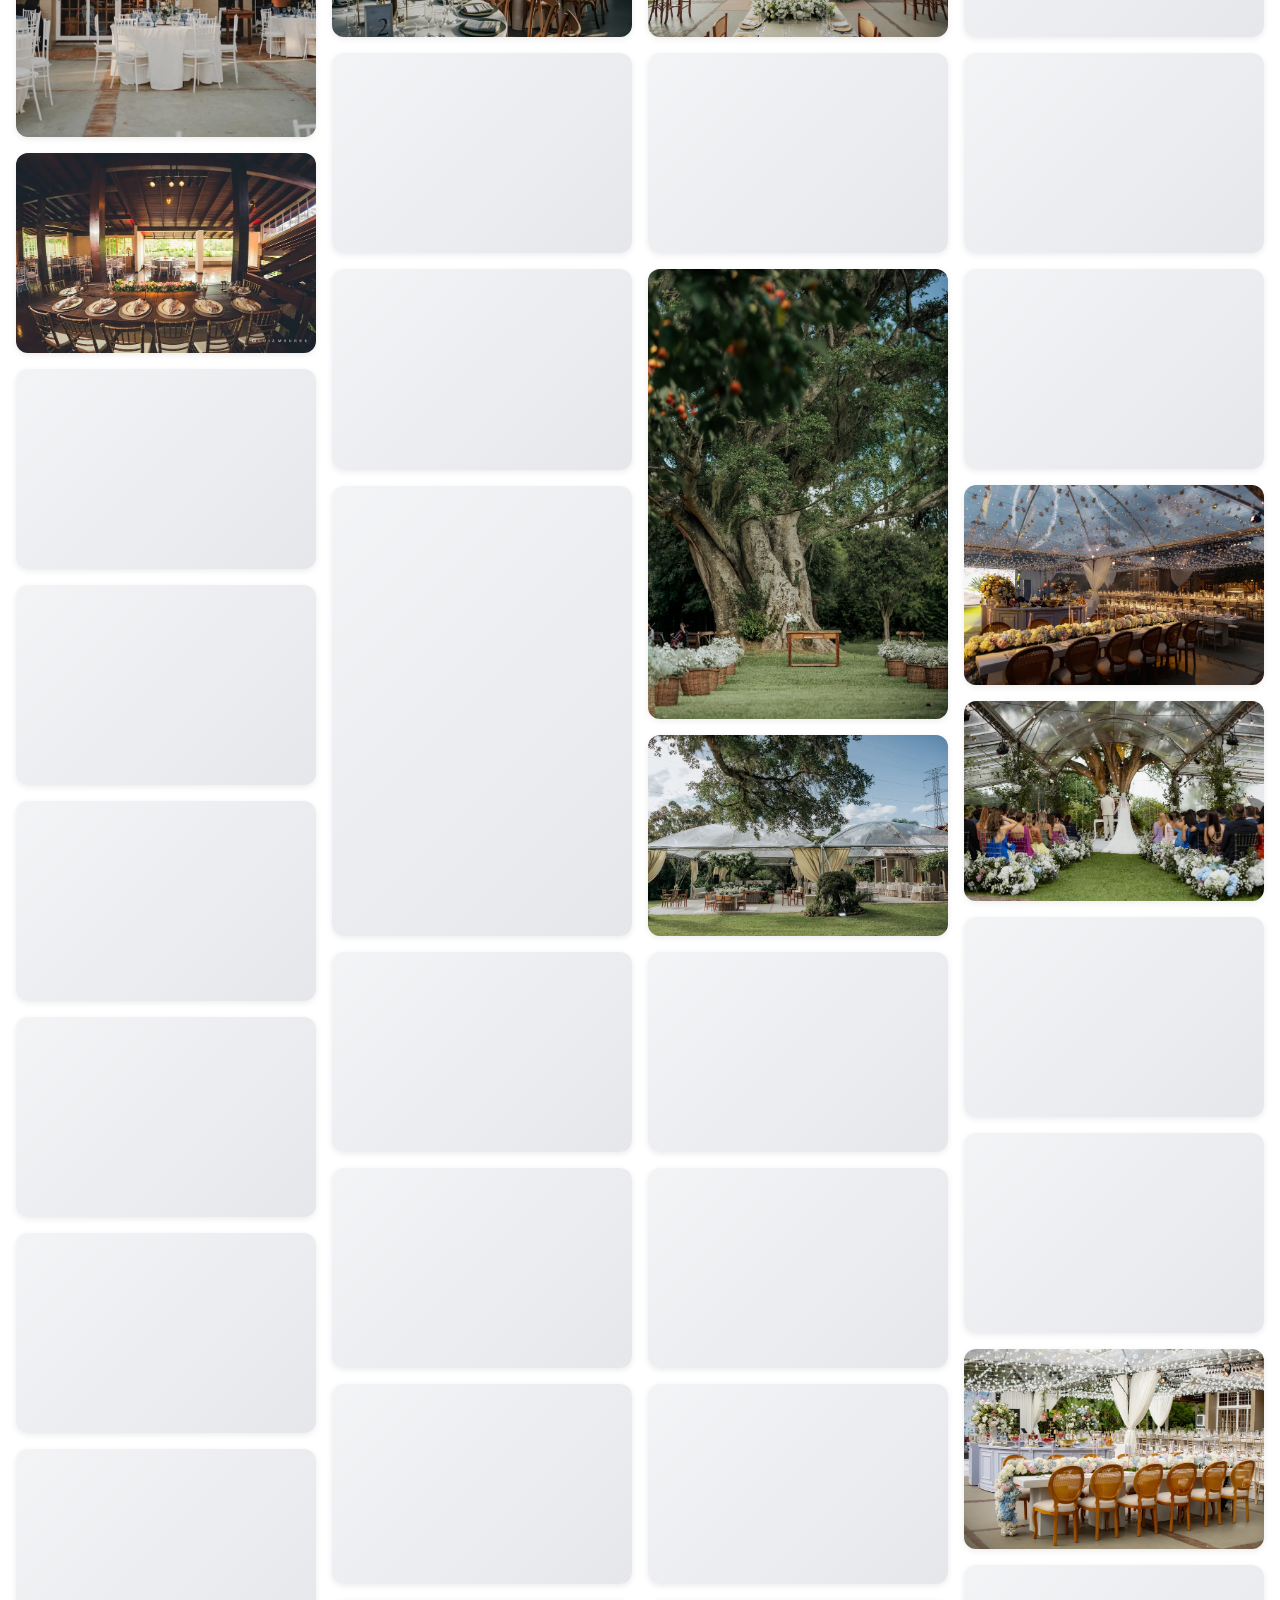
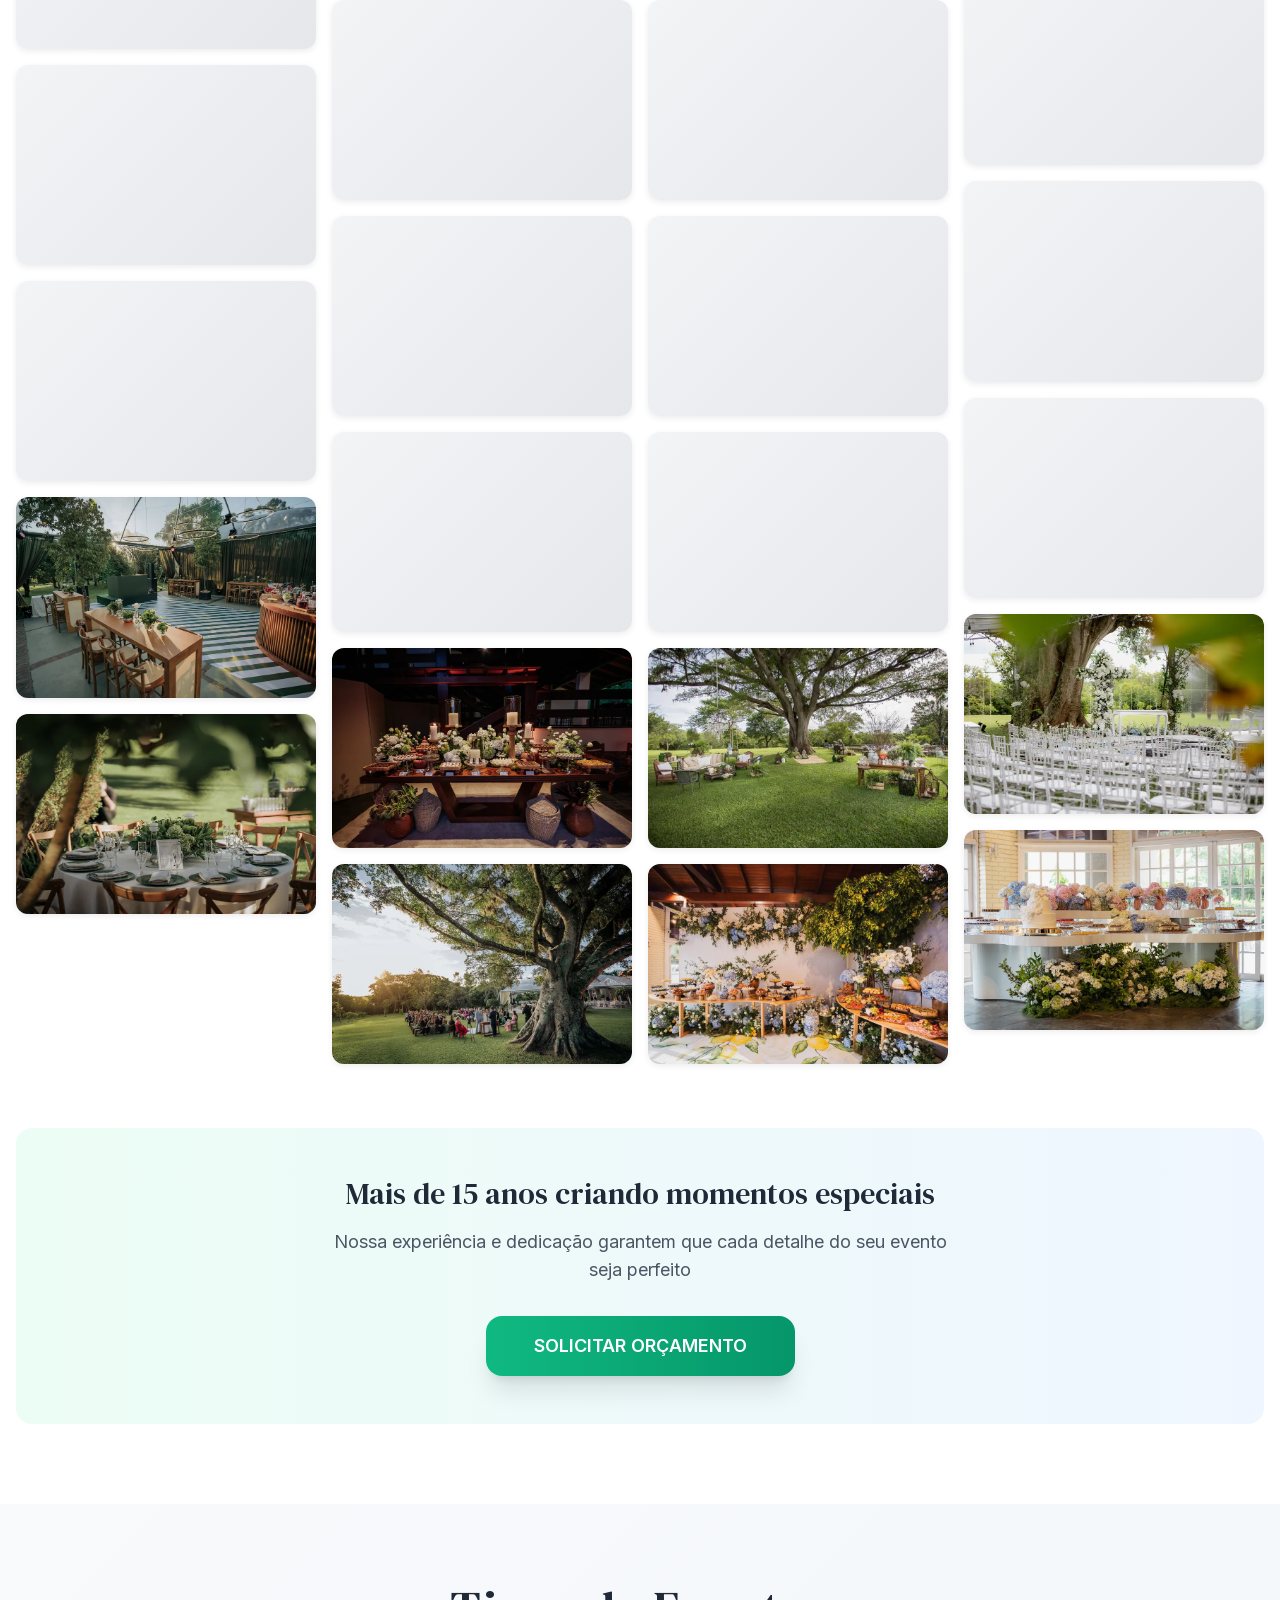
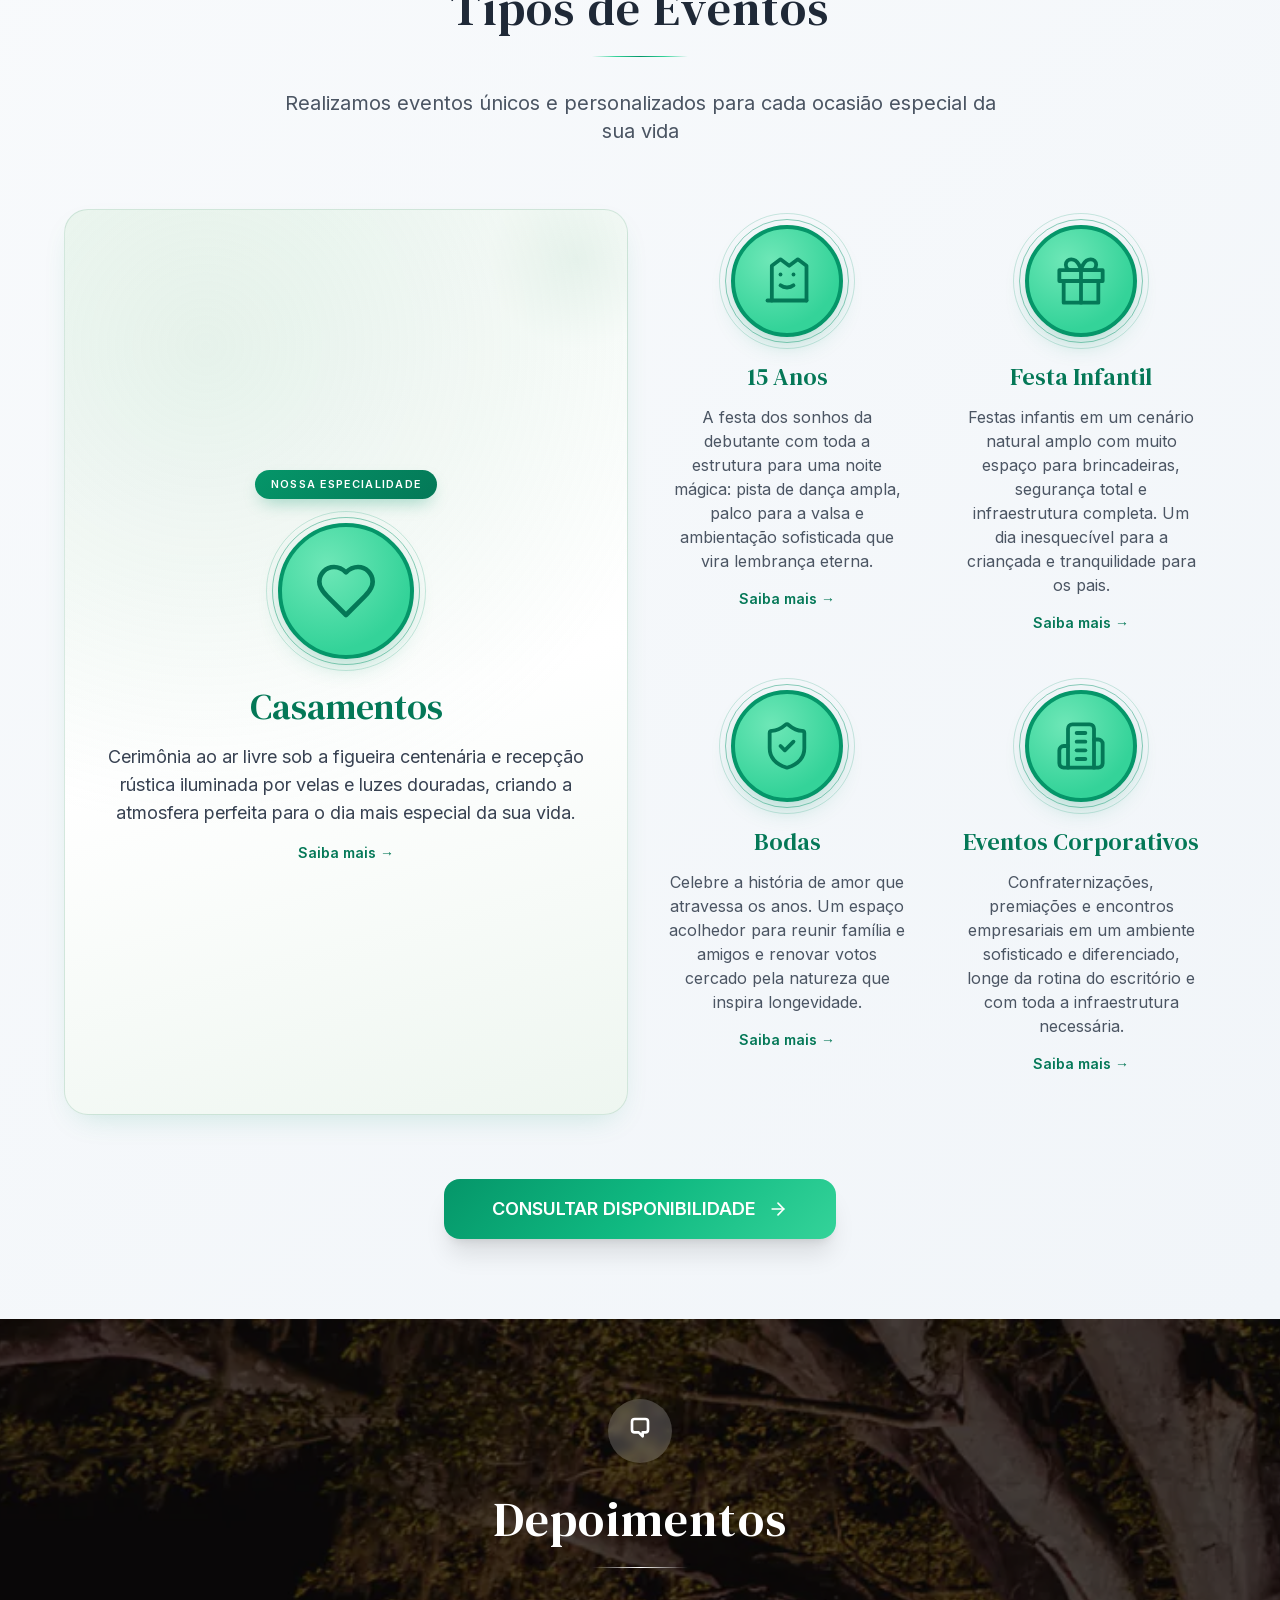
==== commit 9d2d10bb: "SEO local: paginas por tipo de evento, perguntas frequentes, JSON-LD completo e ajustes na home - CE" ====
--- a/index.html
+++ b/index.html
@@ -11,16 +11,16 @@
   </script>
   <meta charset="UTF-8" />
   <meta name="viewport" content="width=device-width, initial-scale=1.0" />
-  <title>Alameda Figueira Eventos - Casamentos e Eventos Especiais</title>
-  <meta name="description" content="Há mais de 15 anos criando momentos especiais. Espaço único para casamentos, aniversários e eventos corporativos em Cachoeirinha - RS." />
+  <title>Alameda Figueira Espaço de Eventos | Casamentos e Festas em Cachoeirinha – RS</title>
+  <meta name="description" content="Espaço de eventos em Cachoeirinha, Grande Porto Alegre. Casamentos ao ar livre sob figueira centenária, festas e eventos para até 300 convidados." />
   <link rel="canonical" href="https://alamedafigueira.com.br/" />
 
   <!-- Prévia ao compartilhar (WhatsApp, Instagram, Facebook) -->
   <meta property="og:type" content="website" />
   <meta property="og:locale" content="pt_BR" />
-  <meta property="og:site_name" content="Alameda Figueira Eventos" />
+  <meta property="og:site_name" content="Alameda Figueira Espaço de Eventos" />
   <meta property="og:url" content="https://alamedafigueira.com.br/" />
-  <meta property="og:title" content="Alameda Figueira Eventos - Casamentos e Eventos Especiais" />
+  <meta property="og:title" content="Alameda Figueira Espaço de Eventos | Casamentos e Festas em Cachoeirinha – RS" />
   <meta property="og:description" content="Cerimônia ao ar livre sob a figueira centenária, para até 300 convidados, em Cachoeirinha - RS. Peça seu orçamento pelo WhatsApp." />
   <meta property="og:image" content="https://alamedafigueira.com.br/images/couple-tree-background.jpg" />
   <meta property="og:image:alt" content="Casal sob a figueira centenária da Alameda Figueira" />
@@ -28,31 +28,124 @@
 
   <!-- Dados do local para o Google -->
   <script type="application/ld+json">
-  {
-    "@context": "https://schema.org",
-    "@type": "EventVenue",
-    "name": "Alameda Figueira Eventos",
-    "description": "Espaço para casamentos, 15 anos, festas infantis, bodas e eventos corporativos, com cerimônia ao ar livre sob a figueira centenária.",
-    "url": "https://alamedafigueira.com.br/",
-    "image": "https://alamedafigueira.com.br/images/couple-tree-background.jpg",
-    "logo": "https://alamedafigueira.com.br/favicon-512x512.png",
-    "telephone": "+55-51-99711-5522",
-    "email": "contato@alamedafigueira.com.br",
-    "address": {
-      "@type": "PostalAddress",
-      "streetAddress": "Estrada Antônio José do Nascimento, 1175 - Distrito Industrial",
-      "addressLocality": "Cachoeirinha",
-      "addressRegion": "RS",
-      "postalCode": "94930-280",
-      "addressCountry": "BR"
+{
+  "@context": "https://schema.org",
+  "@type": [
+    "EventVenue",
+    "LocalBusiness"
+  ],
+  "@id": "https://alamedafigueira.com.br/#local",
+  "name": "Alameda Figueira Espaço de Eventos",
+  "description": "Espaço de eventos em Cachoeirinha, na Grande Porto Alegre, com cerimônia ao ar livre sob uma figueira centenária. Casamentos, festas de 15 anos, aniversários, bodas, festas infantis e eventos corporativos para até 300 convidados.",
+  "url": "https://alamedafigueira.com.br/",
+  "image": [
+    "https://alamedafigueira.com.br/images/couple-tree-background.jpg",
+    "https://alamedafigueira.com.br/images/fotos-topo/foto-capa-02.webp",
+    "https://alamedafigueira.com.br/images/venue-facade.webp"
+  ],
+  "logo": "https://alamedafigueira.com.br/favicon-512x512.png",
+  "telephone": "+55-51-99711-5522",
+  "email": "contato@alamedafigueira.com.br",
+  "address": {
+    "@type": "PostalAddress",
+    "streetAddress": "Estrada Antônio José do Nascimento, 1175 - Distrito Industrial",
+    "addressLocality": "Cachoeirinha",
+    "addressRegion": "RS",
+    "postalCode": "94930-090",
+    "addressCountry": "BR"
+  },
+  "geo": {
+    "@type": "GeoCoordinates",
+    "latitude": -29.9238063,
+    "longitude": -51.1151567
+  },
+  "hasMap": "https://www.google.com/maps?cid=8120408245446466202",
+  "openingHoursSpecification": [
+    {
+      "@type": "OpeningHoursSpecification",
+      "dayOfWeek": [
+        "Monday",
+        "Tuesday",
+        "Wednesday",
+        "Thursday",
+        "Friday"
+      ],
+      "opens": "08:00",
+      "closes": "17:00"
     },
-    "maximumAttendeeCapacity": 300,
-    "amenityFeature": [
-      { "@type": "LocationFeatureSpecification", "name": "Estacionamento para 200 veículos", "value": true },
-      { "@type": "LocationFeatureSpecification", "name": "Cerimônia ao ar livre", "value": true }
-    ],
-    "sameAs": ["https://www.instagram.com/alamedafigueira"]
-  }
+    {
+      "@type": "OpeningHoursSpecification",
+      "dayOfWeek": "Saturday",
+      "opens": "08:00",
+      "closes": "12:00"
+    }
+  ],
+  "areaServed": [
+    {
+      "@type": "City",
+      "name": "Cachoeirinha"
+    },
+    {
+      "@type": "City",
+      "name": "Porto Alegre"
+    },
+    {
+      "@type": "City",
+      "name": "Gravataí"
+    },
+    {
+      "@type": "City",
+      "name": "Canoas"
+    },
+    {
+      "@type": "City",
+      "name": "Alvorada"
+    },
+    {
+      "@type": "City",
+      "name": "Esteio"
+    }
+  ],
+  "priceRange": "$",
+  "maximumAttendeeCapacity": 300,
+  "amenityFeature": [
+    {
+      "@type": "LocationFeatureSpecification",
+      "name": "Estacionamento com 200 vagas",
+      "value": true
+    },
+    {
+      "@type": "LocationFeatureSpecification",
+      "name": "Cerimônia ao ar livre",
+      "value": true
+    },
+    {
+      "@type": "LocationFeatureSpecification",
+      "name": "Toldos com 400 m² de cobertura",
+      "value": true
+    },
+    {
+      "@type": "LocationFeatureSpecification",
+      "name": "Gerador de 115 kVA",
+      "value": true
+    },
+    {
+      "@type": "LocationFeatureSpecification",
+      "name": "2 suítes para produção",
+      "value": true
+    },
+    {
+      "@type": "LocationFeatureSpecification",
+      "name": "Sem taxa de rolha para vinhos e espumantes",
+      "value": true
+    }
+  ],
+  "sameAs": [
+    "https://www.google.com/maps?cid=8120408245446466202",
+    "https://www.instagram.com/alamedafigueira",
+    "https://www.facebook.com/alamedafigueira"
+  ]
+}
   </script>
 
   <link rel="icon" type="image/png" sizes="32x32" href="favicon-32x32.png">
@@ -657,15 +750,27 @@
                class="w-12 h-12 sm:w-14 sm:h-14 object-contain shrink-0"
                loading="eager"
                decoding="async" />
-          <h1 id="logo-title" class="font-dm-serif text-lg sm:text-xl font-semibold transition-colors text-white leading-none">Alameda Figueira</h1>
+          <span id="logo-title" class="font-dm-serif text-lg sm:text-xl font-semibold transition-colors text-white leading-none">Alameda Figueira</span>
         </a>
 
         <nav class="hidden lg:flex items-center space-x-1" id="desktop-nav">
           <a href="#hero" class="nav-link px-4 py-2 rounded-lg font-inter text-sm font-medium transition-all duration-300 hover:scale-105 text-white hover:text-emerald-300 hover:bg-white/10">Início</a>
           <a href="#infrastructure" class="nav-link px-4 py-2 rounded-lg font-inter text-sm font-medium transition-all duration-300 hover:scale-105 text-white hover:text-emerald-300 hover:bg-white/10">Sobre</a>
-          <a href="#event-types" class="nav-link px-4 py-2 rounded-lg font-inter text-sm font-medium transition-all duration-300 hover:scale-105 text-white hover:text-emerald-300 hover:bg-white/10">Eventos</a>
+          <div class="relative group">
+            <a href="#event-types" class="nav-link inline-block px-4 py-2 rounded-lg font-inter text-sm font-medium transition-all duration-300 hover:scale-105 text-white hover:text-emerald-300 hover:bg-white/10">Eventos ▾</a>
+            <div class="absolute left-0 top-full pt-2 hidden group-hover:block group-focus-within:block">
+              <div class="bg-white rounded-xl shadow-2xl border border-gray-100 p-2 min-w-[240px]">
+              <a href="/casamento" class="block px-4 py-2 rounded-lg font-inter text-sm text-gray-700 hover:bg-emerald-50 hover:text-emerald-600">Casamentos</a>
+              <a href="/festa-de-15-anos" class="block px-4 py-2 rounded-lg font-inter text-sm text-gray-700 hover:bg-emerald-50 hover:text-emerald-600">Festa de 15 anos</a>
+              <a href="/festa-infantil" class="block px-4 py-2 rounded-lg font-inter text-sm text-gray-700 hover:bg-emerald-50 hover:text-emerald-600">Festa infantil</a>
+              <a href="/eventos-corporativos" class="block px-4 py-2 rounded-lg font-inter text-sm text-gray-700 hover:bg-emerald-50 hover:text-emerald-600">Eventos corporativos</a>
+              <a href="/aniversarios-e-bodas" class="block px-4 py-2 rounded-lg font-inter text-sm text-gray-700 hover:bg-emerald-50 hover:text-emerald-600">Aniversários e bodas</a>
+              </div>
+            </div>
+          </div>
           <a href="#location" class="nav-link px-4 py-2 rounded-lg font-inter text-sm font-medium transition-all duration-300 hover:scale-105 text-white hover:text-emerald-300 hover:bg-white/10">Localização</a>
           <a href="#testimonials" class="nav-link px-4 py-2 rounded-lg font-inter text-sm font-medium transition-all duration-300 hover:scale-105 text-white hover:text-emerald-300 hover:bg-white/10">Depoimentos</a>
+          <a href="/perguntas-frequentes" class="nav-link px-4 py-2 rounded-lg font-inter text-sm font-medium transition-all duration-300 hover:scale-105 text-white hover:text-emerald-300 hover:bg-white/10">Perguntas</a>
           <a href="#online-quote" class="nav-link px-4 py-2 rounded-lg font-inter text-sm font-medium transition-all duration-300 hover:scale-105 text-white hover:text-emerald-300 hover:bg-white/10">Contato</a>
         </nav>
 
@@ -690,6 +795,12 @@
           <a href="#event-types" class="mobile-nav-link block w-full text-left px-6 py-4 font-inter text-gray-700 hover:bg-emerald-50 hover:text-emerald-600 transition-all duration-300 text-lg">Eventos</a>
           <a href="#location" class="mobile-nav-link block w-full text-left px-6 py-4 font-inter text-gray-700 hover:bg-emerald-50 hover:text-emerald-600 transition-all duration-300 text-lg">Localização</a>
           <a href="#testimonials" class="mobile-nav-link block w-full text-left px-6 py-4 font-inter text-gray-700 hover:bg-emerald-50 hover:text-emerald-600 transition-all duration-300 text-lg">Depoimentos</a>
+          <a href="/casamento" class="block w-full text-left px-10 py-2 font-inter text-gray-600 hover:bg-emerald-50 hover:text-emerald-600 text-base">Casamentos</a>
+          <a href="/festa-de-15-anos" class="block w-full text-left px-10 py-2 font-inter text-gray-600 hover:bg-emerald-50 hover:text-emerald-600 text-base">Festa de 15 anos</a>
+          <a href="/festa-infantil" class="block w-full text-left px-10 py-2 font-inter text-gray-600 hover:bg-emerald-50 hover:text-emerald-600 text-base">Festa infantil</a>
+          <a href="/eventos-corporativos" class="block w-full text-left px-10 py-2 font-inter text-gray-600 hover:bg-emerald-50 hover:text-emerald-600 text-base">Eventos corporativos</a>
+          <a href="/aniversarios-e-bodas" class="block w-full text-left px-10 py-2 font-inter text-gray-600 hover:bg-emerald-50 hover:text-emerald-600 text-base">Aniversários e bodas</a>
+          <a href="/perguntas-frequentes" class="block w-full text-left px-6 py-4 font-inter text-gray-700 hover:bg-emerald-50 hover:text-emerald-600 text-lg">Perguntas frequentes</a>
           <div class="px-6 py-4 border-t border-gray-100 mt-4">
             <div class="flex items-center space-x-2 mb-4 p-4 bg-gray-50 rounded-lg">
               <svg class="w-5 h-5 text-emerald-600" xmlns="http://www.w3.org/2000/svg" viewBox="0 0 24 24" fill="none" stroke="currentColor" stroke-width="2" stroke-linecap="round" stroke-linejoin="round"><path d="M22 16.92v3a2 2 0 0 1-2.18 2 19.79 19.79 0 0 1-8.63-3.07 19.5 19.5 0 0 1-6-6 19.79 19.79 0 0 1-3.07-8.67A2 2 0 0 1 4.11 2h3a2 2 0 0 1 2 1.72 12.84 12.84 0 0 0 .7 2.81 2 2 0 0 1-.45 2.11L8.09 9.91a16 16 0 0 0 6 6l1.27-1.27a2 2 0 0 1 2.11-.45 12.84 12.84 0 0 0 2.81.7A2 2 0 0 1 22 16.92z"/></svg>
@@ -705,10 +816,10 @@
   <main class="min-h-screen">
 
     <section id="hero" class="relative h-screen flex items-center justify-center text-white overflow-hidden">
-      <div class="hero-slides z-0" aria-hidden="true">
-        <img src="images/fotos-topo/foto-capa-01.webp" alt="" class="hero-slide is-active" loading="eager" decoding="async" />
-        <img src="images/fotos-topo/foto-capa-02.webp" alt="" class="hero-slide" loading="eager" decoding="async" />
-        <img src="images/fotos-topo/foto-capa-03.webp" alt="" class="hero-slide" loading="eager" decoding="async" />
+      <div class="hero-slides z-0">
+        <img src="images/fotos-topo/foto-capa-01.webp" alt="Toldos iluminados à noite no jardim da Alameda Figueira em Cachoeirinha" class="hero-slide is-active" loading="eager" decoding="async" />
+        <img src="images/fotos-topo/foto-capa-02.webp" alt="Cerimônia de casamento ao ar livre sob a figueira centenária em Cachoeirinha" class="hero-slide" loading="eager" decoding="async" />
+        <img src="images/fotos-topo/foto-capa-03.webp" alt="Figueira centenária com convidados no espaço de eventos Alameda Figueira" class="hero-slide" loading="eager" decoding="async" />
         <div class="hero-overlay"></div>
       </div>
 
@@ -725,9 +836,10 @@
 
       <div class="relative z-10 text-center max-w-6xl mx-auto px-4">
         <div class="mb-8 sm:mb-12">
-          <h2 class="font-dm-serif text-3xl sm:text-4xl md:text-6xl lg:text-7xl font-medium mb-6 sm:mb-8 tracking-wide leading-tight">
+          <h1 class="font-inter text-xs sm:text-sm md:text-base font-semibold uppercase tracking-widest text-emerald-200 mb-4 sm:mb-6 px-4">Espaço de Eventos e Casamentos em Cachoeirinha – Grande Porto Alegre</h1>
+          <p class="font-dm-serif text-3xl sm:text-4xl md:text-6xl lg:text-7xl font-medium mb-6 sm:mb-8 tracking-wide leading-tight">
             O Lugar dos Seus <span class="gradient-text">Sonhos</span>
-          </h2>
+          </p>
 
           <div class="flex items-center justify-center mb-6 sm:mb-8">
             <div class="h-px bg-gradient-to-r from-transparent via-emerald-300 to-transparent w-24 sm:w-32"></div>
@@ -752,6 +864,9 @@
             </a>
           </div>
 
+          <a href="https://www.google.com/maps?cid=8120408245446466202" target="_blank" rel="noopener" class="inline-flex items-center bg-white/10 backdrop-blur-sm rounded-full px-4 sm:px-6 py-2 sm:py-3 border border-white/30 mx-4 mb-3 text-white text-xs sm:text-sm font-medium hover:bg-white/20">
+            <span class="text-yellow-300 mr-2">★★★★★</span> 4,8 no Google · 285 avaliações
+          </a>
           <div class="inline-flex items-center bg-red-500/20 backdrop-blur-sm rounded-full px-4 sm:px-6 py-2 sm:py-3 border border-red-400/30 mx-4">
             <div class="w-2 h-2 sm:w-3 sm:h-3 bg-red-400 rounded-full animate-pulse mr-2 sm:mr-3"></div>
             <span class="text-red-200 text-xs sm:text-sm font-medium">Agenda limitada - Reserve sua data hoje</span>
@@ -889,7 +1004,50 @@
       </div>
     </section>
 
+    <section id="sobre" class="py-16 sm:py-20 bg-gray-50">
+      <div class="container mx-auto px-4">
+        <div class="max-w-5xl mx-auto">
+          <div class="text-center mb-10 sm:mb-12">
+            <h2 class="font-dm-serif text-3xl sm:text-4xl md:text-5xl font-medium text-gray-800 mb-4 sm:mb-6 tracking-wide px-4">Espaço de Eventos em Cachoeirinha, na Grande Porto Alegre</h2>
+            <div class="w-20 sm:w-24 h-px bg-gradient-to-r from-transparent via-emerald-400 to-transparent mx-auto"></div>
+          </div>
+          <div class="grid lg:grid-cols-2 gap-8 lg:gap-12 font-inter text-base sm:text-lg text-gray-600 leading-relaxed">
+            <div>
+              <p class="mb-5">A Alameda Figueira Espaço de Eventos fica em Cachoeirinha, perto de Porto Alegre, Gravataí e Canoas, e há mais de 15 anos recebe casamentos, festas de 15 anos, aniversários, bodas, festas infantis e eventos corporativos. O cenário é uma figueira centenária cercada de jardins, onde a cerimônia ao ar livre e a festa acontecem no mesmo lugar.</p>
+              <p class="mb-5">Quem procura um local para casamento, um espaço de festas ou um salão de festas na Grande Porto Alegre encontra aqui três ambientes que se combinam: os jardins, os toldos com 400 m² de cobertura e a casa, com salão interno e 2 suítes para a produção. O espaço comporta até 300 convidados e tem estacionamento com 200 vagas.</p>
+              <h3 class="font-dm-serif text-2xl text-gray-800 mb-3 mt-8">Casamento ao ar livre sob a figueira</h3>
+              <p class="mb-5">A cerimônia acontece no jardim, à sombra da figueira centenária, com bancos de madeira e aparadores incluídos. Depois do sim, os convidados seguem para a festa sem pegar o carro, sob os toldos ou na casa. Se chover, os toldos garantem o evento ao ar livre com segurança. <a href="/casamento" class="text-emerald-700 underline">Saiba mais sobre casamentos</a>.</p>
+            </div>
+            <div>
+              <h3 class="font-dm-serif text-2xl text-gray-800 mb-3">Como funciona a locação</h3>
+              <p class="mb-5">Trabalhamos com a locação do espaço, e não com pacote fechado. Você recebe a estrutura pronta e escolhe os fornecedores do seu evento: cerimonialista, decoração, DJ ou banda. Para a gastronomia, a casa indica cinco fornecedores parceiros, e não cobramos taxa de rolha para vinhos e espumantes.</p>
+              <p class="font-semibold text-gray-800 mb-3">Já está incluído na locação:</p>
+              <ul class="space-y-3 mb-6 text-base">
+                <li class="flex items-start gap-3"><span class="mt-1 w-5 h-5 shrink-0 rounded-full green-gradient text-white text-xs flex items-center justify-center">✓</span><span>Casa com 2 suítes para a produção no dia do evento</span></li>
+                <li class="flex items-start gap-3"><span class="mt-1 w-5 h-5 shrink-0 rounded-full green-gradient text-white text-xs flex items-center justify-center">✓</span><span>Mobiliário para 200 convidados: 20 mesas de 10 lugares e 200 cadeiras</span></li>
+                <li class="flex items-start gap-3"><span class="mt-1 w-5 h-5 shrink-0 rounded-full green-gradient text-white text-xs flex items-center justify-center">✓</span><span>Bancos e aparadores para a cerimônia e mobiliário de jardim</span></li>
+                <li class="flex items-start gap-3"><span class="mt-1 w-5 h-5 shrink-0 rounded-full green-gradient text-white text-xs flex items-center justify-center">✓</span><span>4 toldos (400 m²) para o evento ao ar livre com segurança, faça sol ou chuva</span></li>
+                <li class="flex items-start gap-3"><span class="mt-1 w-5 h-5 shrink-0 rounded-full green-gradient text-white text-xs flex items-center justify-center">✓</span><span>Gerador de 115 kVA</span></li>
+                <li class="flex items-start gap-3"><span class="mt-1 w-5 h-5 shrink-0 rounded-full green-gradient text-white text-xs flex items-center justify-center">✓</span><span>Equipe: 4 seguranças, 2 higienistas e 1 brigadista</span></li>
+                <li class="flex items-start gap-3"><span class="mt-1 w-5 h-5 shrink-0 rounded-full green-gradient text-white text-xs flex items-center justify-center">✓</span><span>Sonorização e iluminação (você também pode levar seu DJ ou banda)</span></li>
+                <li class="flex items-start gap-3"><span class="mt-1 w-5 h-5 shrink-0 rounded-full green-gradient text-white text-xs flex items-center justify-center">✓</span><span>Estacionamento com 200 vagas</span></li>
+              </ul>
+              <a href="https://wa.me/5551997115522?text=Ol%C3%A1!%20Gostaria%20de%20agendar%20uma%20visita%20%C3%A0%20Alameda%20Figueira.%0AData%20prevista%20do%20evento%3A%20%0AN%C3%BAmero%20de%20convidados%3A%20" target="_blank" rel="noopener" class="inline-block w-full sm:w-auto text-center bg-gradient-to-r from-emerald-500 to-emerald-600 hover:from-emerald-600 hover:to-emerald-700 text-white px-8 py-4 font-semibold rounded-2xl shadow-xl transition-all duration-300 hover:scale-105">AGENDAR VISITA</a>
+            </div>
+          </div>
+          <div class="flex flex-wrap justify-center gap-3 mt-10">
+            <a href="/casamento" class="inline-block px-4 py-2 rounded-full border border-emerald-200 bg-white text-emerald-700 text-sm font-medium hover:bg-emerald-50">Casamentos</a>
+            <a href="/festa-de-15-anos" class="inline-block px-4 py-2 rounded-full border border-emerald-200 bg-white text-emerald-700 text-sm font-medium hover:bg-emerald-50">Festa de 15 anos</a>
+            <a href="/festa-infantil" class="inline-block px-4 py-2 rounded-full border border-emerald-200 bg-white text-emerald-700 text-sm font-medium hover:bg-emerald-50">Festa infantil</a>
+            <a href="/eventos-corporativos" class="inline-block px-4 py-2 rounded-full border border-emerald-200 bg-white text-emerald-700 text-sm font-medium hover:bg-emerald-50">Eventos corporativos</a>
+            <a href="/aniversarios-e-bodas" class="inline-block px-4 py-2 rounded-full border border-emerald-200 bg-white text-emerald-700 text-sm font-medium hover:bg-emerald-50">Aniversários e bodas</a>
+          </div>
+        </div>
+      </div>
+    </section>
+
     <section id="location" class="py-16 sm:py-20 relative overflow-hidden">
+      <span id="como-chegar" class="absolute -top-20"></span>
       <div class="absolute inset-0 z-0">
         <img src="images/couple-tree-background.webp" alt="Casal sob a figueira centenária" class="w-full h-full object-cover" />
         <div class="absolute inset-0 green-gradient opacity-90"></div>
@@ -908,9 +1066,9 @@
               <svg class="w-6 h-6 sm:w-8 sm:h-8 text-white" xmlns="http://www.w3.org/2000/svg" viewBox="0 0 24 24" fill="none" stroke="currentColor" stroke-width="2" stroke-linecap="round" stroke-linejoin="round"><path d="M20 10c0 6-8 12-8 12s-8-6-8-12a8 8 0 0 1 16 0Z"/><circle cx="12" cy="10" r="3"/></svg>
             </div>
           </div>
-          <h2 class="font-dm-serif text-3xl sm:text-4xl md:text-5xl font-medium mb-4 sm:mb-6 tracking-wide text-white px-4">Localização Privilegiada</h2>
+          <h2 class="font-dm-serif text-3xl sm:text-4xl md:text-5xl font-medium mb-4 sm:mb-6 tracking-wide text-white px-4">Como Chegar</h2>
           <div class="w-20 sm:w-24 h-px bg-gradient-to-r from-transparent via-white to-transparent mx-auto mb-6 sm:mb-8"></div>
-          <p class="font-inter text-lg sm:text-xl font-light max-w-2xl mx-auto leading-relaxed text-emerald-50 px-4">Encontre-nos em um local de fácil acesso, cercado pela natureza e tranquilidade</p>
+          <p class="font-inter text-lg sm:text-xl font-light max-w-2xl mx-auto leading-relaxed text-emerald-50 px-4">Em Cachoeirinha, com acesso pela BR-290, perto de Porto Alegre, Canoas, Gravataí e do Aeroporto Salgado Filho</p>
         </div>
 
         <div class="grid lg:grid-cols-2 gap-8 lg:gap-16 items-start">
@@ -924,7 +1082,7 @@
                     <span class="font-inter font-medium">Endereço:</span>
                     <p class="font-inter text-sm">Estrada Antônio José do Nascimento, 1175</p>
                     <p class="font-inter text-sm">Distrito Industrial, Cachoeirinha - RS</p>
-                    <p class="font-inter text-sm">CEP: 94930-280</p>
+                    <p class="font-inter text-sm">CEP: 94930-090</p>
                   </div>
                 </div>
                 <div class="flex items-center space-x-3 sm:space-x-4">
@@ -941,10 +1099,23 @@
                 </div>
               </div>
             </div>
+            <div class="glass-effect rounded-2xl p-6 sm:p-8 text-white">
+              <h3 class="font-dm-serif text-xl sm:text-2xl font-medium mb-2">Distâncias de carro</h3>
+              <p class="font-inter text-sm text-emerald-50 mb-4">Tempo aproximado, sem trânsito.</p>
+              <ul class="font-inter text-sm sm:text-base space-y-2">
+                <li class="flex justify-between gap-4 border-b border-white/15 pb-2"><span>Centro de Cachoeirinha</span><span class="whitespace-nowrap">4 km · 6 min</span></li>
+                <li class="flex justify-between gap-4 border-b border-white/15 pb-2"><span>Centro de Canoas</span><span class="whitespace-nowrap">9 km · 14 min</span></li>
+                <li class="flex justify-between gap-4 border-b border-white/15 pb-2"><span>Centro de Alvorada</span><span class="whitespace-nowrap">12 km · 17 min</span></li>
+                <li class="flex justify-between gap-4 border-b border-white/15 pb-2"><span>Centro de Esteio</span><span class="whitespace-nowrap">12 km · 16 min</span></li>
+                <li class="flex justify-between gap-4 border-b border-white/15 pb-2"><span>Centro de Gravataí</span><span class="whitespace-nowrap">14 km · 18 min</span></li>
+                <li class="flex justify-between gap-4 border-b border-white/15 pb-2"><span>Aeroporto Salgado Filho</span><span class="whitespace-nowrap">15 km · 21 min</span></li>
+                <li class="flex justify-between gap-4 border-b border-white/15 pb-2"><span>Centro de Porto Alegre</span><span class="whitespace-nowrap">21 km · 21 min</span></li>
+              </ul>
+            </div>
           </div>
 
           <div class="bg-white rounded-2xl overflow-hidden shadow-2xl card-hover">
-            <div id="map-placeholder" class="aspect-video relative bg-gradient-to-br from-emerald-50 to-emerald-100 flex items-center justify-center cursor-pointer" data-map-src="https://www.google.com/maps/embed?pb=!1m18!1m12!1m3!1d3457.9295016920037!2d-51.114470399999995!3d-29.923931699999997!2m3!1f0!2f0!3f0!3m2!1i1024!2i768!4f13.1!3m3!1m2!1s0x9519717574375935%3A0x962656af1d397db2!2sEstr.%20Ant%C3%B4nio%20Jos%C3%A9%20do%20Nascimento%2C%201175%20-%20Distrito%20Industrial%2C%20Cachoeirinha%20-%20RS%2C%2094930-090!5e0!3m2!1spt-BR!2sbr!4v1761338112324!5m2!1spt-BR!2sb">
+            <div id="map-placeholder" class="aspect-video relative bg-gradient-to-br from-emerald-50 to-emerald-100 flex items-center justify-center cursor-pointer" data-map-src="https://www.google.com/maps/embed?pb=!1m18!1m12!1m3!1d3457.9295016920037!2d-51.1151567!3d-29.9238063!2m3!1f0!2f0!3f0!3m2!1i1024!2i768!4f13.1!3m3!1m2!1s0x9519719b8daf40cb%3A0x70b17c4684fd5a9a!2sAlameda%20Figueira%20Espa%C3%A7o%20de%20Eventos!5e0!3m2!1spt-BR!2sbr!4v1761338112324!5m2!1spt-BR!2sb">
               <div class="text-center px-4">
                 <div class="inline-flex items-center justify-center p-3 sm:p-4 bg-white rounded-full shadow-md mb-3">
                   <svg class="w-8 h-8 sm:w-10 sm:h-10 text-emerald-600" xmlns="http://www.w3.org/2000/svg" viewBox="0 0 24 24" fill="none" stroke="currentColor" stroke-width="2" stroke-linecap="round" stroke-linejoin="round"><path d="M20 10c0 6-8 12-8 12s-8-6-8-12a8 8 0 0 1 16 0Z"/><circle cx="12" cy="10" r="3"/></svg>
@@ -953,9 +1124,9 @@
               </div>
             </div>
             <div class="p-4 sm:p-6">
-              <a href="https://www.google.com/maps/search/?api=1&query=Estrada+Ant%C3%B4nio+Jos%C3%A9+do+Nascimento+1175+Distrito+Industrial+Cachoeirinha+RS" target="_blank" rel="noopener" class="group inline-flex items-center justify-center w-full sm:w-auto bg-blue-600 hover:bg-blue-700 text-white rounded-full px-6 sm:px-8 py-3 transition-all duration-300 hover:scale-105 shadow-lg">
+              <a href="https://www.google.com/maps?cid=8120408245446466202" target="_blank" rel="noopener" class="group inline-flex items-center justify-center w-full sm:w-auto bg-blue-600 hover:bg-blue-700 text-white rounded-full px-6 sm:px-8 py-3 transition-all duration-300 hover:scale-105 shadow-lg">
                 <svg class="mr-2 w-5 h-5 group-hover:rotate-12 transition-transform" xmlns="http://www.w3.org/2000/svg" viewBox="0 0 24 24" fill="none" stroke="currentColor" stroke-width="2" stroke-linecap="round" stroke-linejoin="round"><polygon points="3 11 22 2 13 21 11 13 3 11"/></svg>
-                Ver no Google Maps
+                Como chegar (Google Maps)
               </a>
             </div>
           </div>
@@ -1004,6 +1175,7 @@
             <p class="event-featured-desc font-inter text-base sm:text-lg text-gray-700 leading-relaxed px-4 mx-auto">
               Cerimônia ao ar livre sob a figueira centenária e recepção rústica iluminada por velas e luzes douradas, criando a atmosfera perfeita para o dia mais especial da sua vida.
             </p>
+            <a href="/casamento" class="inline-block mt-4 font-inter text-sm font-semibold text-emerald-700 hover:underline">Saiba mais →</a>
           </div>
 
           <div class="event-icon-card">
@@ -1014,16 +1186,18 @@
             <p class="font-inter text-sm sm:text-base text-gray-600 leading-relaxed px-2">
               A festa dos sonhos da debutante com toda a estrutura para uma noite mágica: pista de dança ampla, palco para a valsa e ambientação sofisticada que vira lembrança eterna.
             </p>
+            <a href="/festa-de-15-anos" class="inline-block mt-4 font-inter text-sm font-semibold text-emerald-700 hover:underline">Saiba mais →</a>
           </div>
 
           <div class="event-icon-card">
             <div class="event-icon-wrap">
               <svg xmlns="http://www.w3.org/2000/svg" viewBox="0 0 24 24" fill="none" stroke="currentColor" stroke-linecap="round" stroke-linejoin="round"><path d="M20 12v10H4V12"/><path d="M2 7h20v5H2z"/><path d="M12 22V7"/><path d="M12 7H7.5a2.5 2.5 0 0 1 0-5C11 2 12 7 12 7z"/><path d="M12 7h4.5a2.5 2.5 0 0 0 0-5C13 2 12 7 12 7z"/></svg>
             </div>
-            <h3 class="font-dm-serif text-xl sm:text-2xl font-medium mb-3">Kids</h3>
+            <h3 class="font-dm-serif text-xl sm:text-2xl font-medium mb-3">Festa Infantil</h3>
             <p class="font-inter text-sm sm:text-base text-gray-600 leading-relaxed px-2">
               Festas infantis em um cenário natural amplo com muito espaço para brincadeiras, segurança total e infraestrutura completa. Um dia inesquecível para a criançada e tranquilidade para os pais.
             </p>
+            <a href="/festa-infantil" class="inline-block mt-4 font-inter text-sm font-semibold text-emerald-700 hover:underline">Saiba mais →</a>
           </div>
 
           <div class="event-icon-card">
@@ -1034,6 +1208,7 @@
             <p class="font-inter text-sm sm:text-base text-gray-600 leading-relaxed px-2">
               Celebre a história de amor que atravessa os anos. Um espaço acolhedor para reunir família e amigos e renovar votos cercado pela natureza que inspira longevidade.
             </p>
+            <a href="/aniversarios-e-bodas" class="inline-block mt-4 font-inter text-sm font-semibold text-emerald-700 hover:underline">Saiba mais →</a>
           </div>
 
           <div class="event-icon-card">
@@ -1044,6 +1219,7 @@
             <p class="font-inter text-sm sm:text-base text-gray-600 leading-relaxed px-2">
               Confraternizações, premiações e encontros empresariais em um ambiente sofisticado e diferenciado, longe da rotina do escritório e com toda a infraestrutura necessária.
             </p>
+            <a href="/eventos-corporativos" class="inline-block mt-4 font-inter text-sm font-semibold text-emerald-700 hover:underline">Saiba mais →</a>
           </div>
 
         </div>
@@ -1111,7 +1287,7 @@
                 <div class="absolute -top-2 -right-2 w-5 h-5 sm:w-6 sm:h-6 bg-emerald-500 rounded-full animate-pulse opacity-80"></div>
               </div>
               <div class="mb-3 sm:mb-4">
-                <div class="text-3xl sm:text-4xl lg:text-5xl font-bold text-transparent bg-clip-text bg-gradient-to-r from-emerald-400 to-emerald-300 mb-2 font-dm-serif"><span class="counter" data-target="15" data-suffix="+">0</span></div>
+                <div class="text-3xl sm:text-4xl lg:text-5xl font-bold text-transparent bg-clip-text bg-gradient-to-r from-emerald-400 to-emerald-300 mb-2 font-dm-serif"><span class="counter" data-target="15" data-suffix="+">15+</span></div>
               </div>
               <h3 class="text-xs sm:text-sm font-bold tracking-wider text-white mb-2 sm:mb-3 font-inter">ANOS DE EXPERIÊNCIA</h3>
               <p class="text-xs text-gray-400 leading-relaxed font-inter">Tradição e excelência em eventos</p>
@@ -1127,7 +1303,7 @@
                 <div class="absolute -top-2 -right-2 w-5 h-5 sm:w-6 sm:h-6 bg-emerald-500 rounded-full animate-pulse opacity-80"></div>
               </div>
               <div class="mb-3 sm:mb-4">
-                <div class="text-3xl sm:text-4xl lg:text-5xl font-bold text-transparent bg-clip-text bg-gradient-to-r from-emerald-400 to-emerald-300 mb-2 font-dm-serif"><span class="counter" data-target="1500" data-format="locale">0</span></div>
+                <div class="text-3xl sm:text-4xl lg:text-5xl font-bold text-transparent bg-clip-text bg-gradient-to-r from-emerald-400 to-emerald-300 mb-2 font-dm-serif"><span class="counter" data-target="1500" data-format="locale">1.500</span></div>
               </div>
               <h3 class="text-xs sm:text-sm font-bold tracking-wider text-white mb-2 sm:mb-3 font-inter">EVENTOS REALIZADOS</h3>
               <p class="text-xs text-gray-400 leading-relaxed font-inter">Momentos únicos criados</p>
@@ -1143,7 +1319,7 @@
                 <div class="absolute -top-2 -right-2 w-5 h-5 sm:w-6 sm:h-6 bg-emerald-500 rounded-full animate-pulse opacity-80"></div>
               </div>
               <div class="mb-3 sm:mb-4">
-                <div class="text-3xl sm:text-4xl lg:text-5xl font-bold text-transparent bg-clip-text bg-gradient-to-r from-emerald-400 to-emerald-300 mb-2 font-dm-serif"><span class="counter" data-target="500" data-format="locale">0</span></div>
+                <div class="text-3xl sm:text-4xl lg:text-5xl font-bold text-transparent bg-clip-text bg-gradient-to-r from-emerald-400 to-emerald-300 mb-2 font-dm-serif"><span class="counter" data-target="500" data-format="locale">500</span></div>
               </div>
               <h3 class="text-xs sm:text-sm font-bold tracking-wider text-white mb-2 sm:mb-3 font-inter">CASAIS FELIZES</h3>
               <p class="text-xs text-gray-400 leading-relaxed font-inter">Sonhos transformados em realidade</p>
@@ -1223,16 +1399,31 @@
       </div>
     </section>
 
+    <section id="perguntas" class="py-16 sm:py-20 bg-white">
+      <div class="container mx-auto px-4">
+        <div class="max-w-3xl mx-auto">
+          <h2 class="font-dm-serif text-3xl sm:text-4xl md:text-5xl font-medium text-gray-800 mb-8 tracking-wide text-center">Perguntas Frequentes</h2>
+          <div class="space-y-3 font-inter">
+            <details class="group border border-gray-200 rounded-2xl bg-white"><summary class="cursor-pointer list-none px-5 py-4 font-semibold text-gray-800 flex justify-between items-center">Quantos convidados o espaço comporta?<span class="text-emerald-600 text-2xl group-open:rotate-45 transition-transform">+</span></summary><p class="px-5 pb-5 text-gray-600 leading-relaxed">Até 300 convidados. O mobiliário incluído na locação atende 200 pessoas (20 mesas de 10 lugares e 200 cadeiras).</p></details>
+            <details class="group border border-gray-200 rounded-2xl bg-white"><summary class="cursor-pointer list-none px-5 py-4 font-semibold text-gray-800 flex justify-between items-center">Posso levar meus próprios fornecedores?<span class="text-emerald-600 text-2xl group-open:rotate-45 transition-transform">+</span></summary><p class="px-5 pb-5 text-gray-600 leading-relaxed">Sim. Você escolhe cerimonialista, decoração, DJ ou banda e demais fornecedores. Para a gastronomia, a casa indica cinco fornecedores parceiros. Não há taxa de rolha para vinhos e espumantes.</p></details>
+            <details class="group border border-gray-200 rounded-2xl bg-white"><summary class="cursor-pointer list-none px-5 py-4 font-semibold text-gray-800 flex justify-between items-center">E se chover no dia?<span class="text-emerald-600 text-2xl group-open:rotate-45 transition-transform">+</span></summary><p class="px-5 pb-5 text-gray-600 leading-relaxed">A locação inclui 4 toldos com 400 m² de cobertura, para o evento ao ar livre acontecer com segurança, faça sol ou chuva.</p></details>
+            <details class="group border border-gray-200 rounded-2xl bg-white"><summary class="cursor-pointer list-none px-5 py-4 font-semibold text-gray-800 flex justify-between items-center">Como agendo uma visita?<span class="text-emerald-600 text-2xl group-open:rotate-45 transition-transform">+</span></summary><p class="px-5 pb-5 text-gray-600 leading-relaxed">Pelo WhatsApp (51) 99711-5522. As visitas acontecem de segunda a sexta, das 8h às 17h, e aos sábados, das 8h às 12h.</p></details>
+          </div>
+          <p class="text-center mt-8"><a href="/perguntas-frequentes" class="font-inter font-semibold text-emerald-700 hover:underline">Ver todas as perguntas →</a></p>
+        </div>
+      </div>
+    </section>
+
     <section class="py-16 sm:py-20 bg-gray-50">
       <div class="container mx-auto px-4">
         <div class="grid lg:grid-cols-2 gap-12 lg:gap-16 items-center">
           <div>
-            <img src="images/venue-facade.webp" alt="Alameda Eventos - Fachada da casa" class="rounded-2xl shadow-2xl w-full card-hover" />
+            <img src="images/venue-facade.webp" alt="Casa da Alameda Figueira Espaço de Eventos em Cachoeirinha" loading="lazy" class="rounded-2xl shadow-2xl w-full card-hover" />
           </div>
 
           <div>
-            <h2 class="font-dm-serif text-3xl sm:text-4xl md:text-5xl font-medium text-gray-800 mb-4 sm:mb-6 tracking-wide px-4 lg:px-0">Alameda Casa Vista</h2>
-            <p class="font-inter text-base sm:text-lg text-gray-600 mb-6 sm:mb-8 leading-relaxed px-4 lg:px-0">Desfrute da vista e da paz de um ambiente único. A Alameda é um espaço especialmente criado para tornar seu evento inesquecível, com toda a infraestrutura necessária para receber seus convidados com conforto e elegância.</p>
+            <h2 class="font-dm-serif text-3xl sm:text-4xl md:text-5xl font-medium text-gray-800 mb-4 sm:mb-6 tracking-wide px-4 lg:px-0">Visite a Alameda Figueira</h2>
+            <p class="font-inter text-base sm:text-lg text-gray-600 mb-6 sm:mb-8 leading-relaxed px-4 lg:px-0">O melhor jeito de escolher o local do seu evento é ver de perto. Agende uma visita para conhecer a casa, os jardins, os toldos e a figueira centenária, e tire todas as dúvidas sobre a locação do espaço.</p>
 
             <div class="bg-emerald-50 rounded-xl p-6 mb-6 sm:mb-8 mx-4 lg:mx-0">
               <h3 class="font-dm-serif text-lg sm:text-xl font-medium text-gray-800 mb-4">Endereço Completo</h3>
@@ -1240,7 +1431,7 @@
                 <p class="font-inter text-sm sm:text-base">Estrada Antônio José do Nascimento, 1175</p>
                 <p class="font-inter text-sm sm:text-base">Distrito Industrial</p>
                 <p class="font-inter text-sm sm:text-base">Cachoeirinha - RS</p>
-                <p class="font-inter text-sm sm:text-base">CEP: 94930-280</p>
+                <p class="font-inter text-sm sm:text-base">CEP: 94930-090</p>
               </div>
             </div>
 
@@ -1259,8 +1450,8 @@
                   <svg class="w-4 h-4 sm:w-5 sm:h-5 text-blue-600" xmlns="http://www.w3.org/2000/svg" viewBox="0 0 24 24" fill="none" stroke="currentColor" stroke-width="2" stroke-linecap="round" stroke-linejoin="round"><circle cx="12" cy="12" r="10"/><polyline points="12 6 12 12 16 14"/></svg>
                 </div>
                 <div>
-                  <h4 class="font-inter font-medium text-gray-800 text-sm sm:text-base">Horário</h4>
-                  <p class="text-xs sm:text-sm text-gray-600">Flexível</p>
+                  <h4 class="font-inter font-medium text-gray-800 text-sm sm:text-base">Visitas</h4>
+                  <p class="text-xs sm:text-sm text-gray-600">Seg a sex, 8h–17h · Sáb, 8h–12h</p>
                 </div>
               </div>
               <div class="flex items-center space-x-3 sm:space-x-4 p-4 bg-white rounded-xl shadow-sm">
@@ -1269,7 +1460,7 @@
                 </div>
                 <div>
                   <h4 class="font-inter font-medium text-gray-800 text-sm sm:text-base">Capacidade</h4>
-                  <p class="text-xs sm:text-sm text-gray-600">Até 300 pessoas</p>
+                  <p class="text-xs sm:text-sm text-gray-600">Até 300 convidados (mobiliário para 200)</p>
                 </div>
               </div>
               <div class="flex items-center space-x-3 sm:space-x-4 p-4 bg-white rounded-xl shadow-sm">
@@ -1299,24 +1490,27 @@
       <div class="container mx-auto px-4">
         <div class="grid grid-cols-1 md:grid-cols-3 gap-6 sm:gap-8 text-white">
           <div>
-            <h3 class="font-dm-serif text-xl sm:text-2xl font-medium mb-3 sm:mb-4">Alameda Figueira</h3>
+            <h3 class="font-dm-serif text-xl sm:text-2xl font-medium mb-3 sm:mb-4">Alameda Figueira Espaço de Eventos</h3>
             <p class="font-inter text-gray-400 mb-3 sm:mb-4 leading-relaxed text-sm sm:text-base">Há mais de 15 anos criando momentos especiais e transformando sonhos em realidade.</p>
             <div class="space-y-2 text-gray-400">
               <p class="font-inter text-xs sm:text-sm">📍 Estrada Antônio José do Nascimento, 1175</p>
-              <p class="font-inter text-xs sm:text-sm">Distrito Industrial, Cachoeirinha - RS</p>
+              <p class="font-inter text-xs sm:text-sm">Distrito Industrial, Cachoeirinha – RS, 94930-090</p>
               <p class="font-inter text-xs sm:text-sm">📞 <a href="https://wa.me/5551997115522?text=Ol%C3%A1!%20Vim%20pelo%20site%20e%20gostaria%20de%20mais%20informa%C3%A7%C3%B5es%20sobre%20a%20Alameda%20Figueira." target="_blank" rel="noopener" class="hover:text-emerald-400">(51) 99711-5522</a></p>
               <p class="font-inter text-xs sm:text-sm">✉️ <a href="mailto:contato@alamedafigueira.com.br" class="hover:text-emerald-400">contato@alamedafigueira.com.br</a></p>
+              <p class="font-inter text-xs sm:text-sm">🕗 Segunda a sexta, das 8h às 17h · Sábado, das 8h às 12h</p>
+              <a href="https://www.google.com/maps?cid=8120408245446466202" target="_blank" rel="noopener" class="inline-flex items-center gap-2 mt-2 border border-gray-700 rounded-xl px-3 py-2 text-xs sm:text-sm text-gray-200 hover:text-emerald-400">★ 4,8 no Google · 285 avaliações</a>
             </div>
           </div>
 
           <div>
-            <h4 class="font-dm-serif text-lg sm:text-xl font-medium mb-3 sm:mb-4">Nossos Serviços</h4>
+            <h4 class="font-dm-serif text-lg sm:text-xl font-medium mb-3 sm:mb-4">Eventos</h4>
             <ul class="space-y-2 text-gray-400">
-              <li class="font-inter text-xs sm:text-sm hover:text-emerald-400 transition-colors cursor-pointer">Casamentos</li>
-              <li class="font-inter text-xs sm:text-sm hover:text-emerald-400 transition-colors cursor-pointer">Aniversários &amp; Formaturas</li>
-              <li class="font-inter text-xs sm:text-sm hover:text-emerald-400 transition-colors cursor-pointer">Festas Infantis</li>
-              <li class="font-inter text-xs sm:text-sm hover:text-emerald-400 transition-colors cursor-pointer">Eventos Corporativos</li>
-              <li class="font-inter text-xs sm:text-sm hover:text-emerald-400 transition-colors cursor-pointer">Confraternizações</li>
+              <li class="font-inter text-xs sm:text-sm"><a href="/casamento" class="hover:text-emerald-400 transition-colors">Casamentos</a></li>
+              <li class="font-inter text-xs sm:text-sm"><a href="/festa-de-15-anos" class="hover:text-emerald-400 transition-colors">Festa de 15 anos</a></li>
+              <li class="font-inter text-xs sm:text-sm"><a href="/festa-infantil" class="hover:text-emerald-400 transition-colors">Festa infantil</a></li>
+              <li class="font-inter text-xs sm:text-sm"><a href="/eventos-corporativos" class="hover:text-emerald-400 transition-colors">Eventos corporativos</a></li>
+              <li class="font-inter text-xs sm:text-sm"><a href="/aniversarios-e-bodas" class="hover:text-emerald-400 transition-colors">Aniversários e bodas</a></li>
+              <li class="font-inter text-xs sm:text-sm"><a href="/perguntas-frequentes" class="hover:text-emerald-400 transition-colors">Perguntas frequentes</a></li>
             </ul>
           </div>
 
@@ -1332,12 +1526,14 @@
               <a href="https://www.instagram.com/alamedafigueira" target="_blank" rel="noopener noreferrer" aria-label="Instagram da Alameda Figueira" class="w-9 h-9 sm:w-10 sm:h-10 bg-gray-800 rounded-full flex items-center justify-center text-white hover:bg-gradient-to-tr hover:from-yellow-400 hover:via-pink-500 hover:to-purple-600 transition-all duration-300 hover:scale-110 shrink-0">
                 <svg xmlns="http://www.w3.org/2000/svg" width="18" height="18" viewBox="0 0 24 24" fill="none" stroke="currentColor" stroke-width="2" stroke-linecap="round" stroke-linejoin="round"><rect x="2" y="2" width="20" height="20" rx="5" ry="5"/><path d="M16 11.37A4 4 0 1 1 12.63 8 4 4 0 0 1 16 11.37z"/><line x1="17.5" y1="6.5" x2="17.51" y2="6.5"/></svg>
               </a>
-            </div>
+              <a href="https://www.facebook.com/alamedafigueira" target="_blank" rel="noopener noreferrer" aria-label="Facebook da Alameda Figueira" class="w-9 h-9 sm:w-10 sm:h-10 bg-gray-800 rounded-full flex items-center justify-center text-white hover:bg-blue-600 transition-all duration-300 hover:scale-110 shrink-0 font-bold">f</a>
+            </div>
+            <a href="https://www.google.com/maps?cid=8120408245446466202" target="_blank" rel="noopener" class="inline-block mt-4 font-inter text-xs sm:text-sm text-emerald-400 hover:underline">Avalie-nos no Google →</a>
           </div>
         </div>
 
         <div class="border-t border-gray-800 mt-6 sm:mt-8 pt-6 sm:pt-8 text-center">
-          <p class="font-inter text-gray-400 text-xs sm:text-sm">© 2025 Alameda Figueira Eventos. Todos os direitos reservados. · <a href="/politica-de-privacidade" class="hover:text-emerald-400 underline">Política de Privacidade</a></p>
+          <p class="font-inter text-gray-400 text-xs sm:text-sm">© 2026 Alameda Figueira Espaço de Eventos. Todos os direitos reservados. · <a href="/politica-de-privacidade" class="hover:text-emerald-400 underline">Política de Privacidade</a></p>
           <p class="font-inter text-gray-500 text-xs mt-2" style="font-size:11px;opacity:.75">FLAVIA FRUTUOSO DA SILVA EVENTOS - ME · <span style="white-space:nowrap">CNPJ 17.054.249/0001-82</span></p>
           <p class="font-inter text-gray-500 text-xs mt-2">Desenvolvido por <a href="https://www.procuradaagencia.com.br" target="_blank" rel="noopener noreferrer" class="hover:text-emerald-400 transition-colors">PROCURADA AGENCIA</a></p>
         </div>
@@ -1388,7 +1584,7 @@
         iframe.loading = 'lazy';
         iframe.referrerPolicy = 'no-referrer-when-downgrade';
         iframe.className = 'absolute inset-0';
-        iframe.title = 'Localização Alameda Figueira Eventos';
+        iframe.title = 'Mapa: Alameda Figueira Espaço de Eventos em Cachoeirinha';
         placeholder.innerHTML = '';
         placeholder.appendChild(iframe);
       }
@@ -1493,7 +1689,7 @@
           const timer = setInterval(() => {
             step++;
             const progress = step / steps;
-            const value = Math.floor(target * progress);
+            const value = Math.max(1, Math.floor(target * progress));
             el.textContent = (format === 'locale' ? value.toLocaleString('pt-BR') : value) + suffix;
             if (step >= steps) {
               clearInterval(timer);
@@ -1841,6 +2037,14 @@
       }
     })();
   </script>
+  <!-- Botão fixo "Agendar visita" -->
+  <a href="https://wa.me/5551997115522?text=Ol%C3%A1!%20Gostaria%20de%20agendar%20uma%20visita%20%C3%A0%20Alameda%20Figueira.%0AData%20prevista%20do%20evento%3A%20%0AN%C3%BAmero%20de%20convidados%3A%20" target="_blank" rel="noopener" class="visita-float">Agendar visita</a>
+  <script>
+    document.addEventListener('click', function (e) {
+      var a = e.target.closest && e.target.closest('a[href*="google.com/maps"], a[href$="#como-chegar"]');
+      if (a && window.gtag) gtag('event', 'como_chegar', { link_url: a.href });
+    }, true);
+  </script>
   <!-- Botão fixo do WhatsApp -->
   <a href="https://wa.me/5551997115522?text=Ol%C3%A1!%20Vim%20pelo%20site%20e%20gostaria%20de%20um%20or%C3%A7amento%20para%20o%20meu%20evento." target="_blank" rel="noopener" class="wa-float" aria-label="Falar no WhatsApp">
     <svg viewBox="0 0 32 32" width="30" height="30" fill="#fff" aria-hidden="true"><path d="M16.04 3C9.4 3 4 8.36 4 14.97c0 2.11.56 4.17 1.62 5.99L4 29l8.25-2.15a12.1 12.1 0 0 0 3.79.6h.01C22.68 27.45 28 22.09 28 15.48 28 8.87 22.68 3 16.04 3zm0 22.43h-.01c-1.2 0-2.37-.2-3.48-.6l-.25-.09-4.9 1.28 1.31-4.76-.16-.26a9.86 9.86 0 0 1-1.52-5.03c0-5.5 4.5-9.97 10.02-9.97 5.5 0 9.97 4.6 9.97 10.1 0 5.5-4.48 9.33-9.98 9.33zm5.48-7.45c-.3-.15-1.78-.88-2.05-.98-.28-.1-.48-.15-.68.15-.2.3-.78.98-.96 1.18-.18.2-.35.22-.65.07-.3-.15-1.27-.47-2.42-1.49-.9-.8-1.5-1.78-1.67-2.08-.18-.3-.02-.46.13-.6.14-.14.3-.35.45-.53.15-.17.2-.3.3-.5.1-.2.05-.37-.02-.52-.08-.15-.68-1.63-.93-2.23-.25-.58-.5-.5-.68-.51h-.58c-.2 0-.52.07-.8.37-.27.3-1.04 1.02-1.04 2.48s1.07 2.88 1.21 3.08c.15.2 2.1 3.2 5.08 4.48.71.31 1.27.49 1.7.63.72.23 1.37.2 1.88.12.57-.09 1.78-.73 2.03-1.43.25-.7.25-1.3.18-1.43-.08-.13-.28-.2-.58-.35z"/></svg>
@@ -1851,6 +2055,8 @@
       background: #25d366; display: flex; align-items: center; justify-content: center;
       box-shadow: 0 6px 20px rgba(0,0,0,.25); transition: transform .2s ease; }
     .wa-float:hover { transform: scale(1.08); }
+    .visita-float { position: fixed; left: 20px; bottom: 24px; z-index: 60; background: #fff; color: #059669; border: 2px solid #059669; border-radius: 999px; padding: 10px 18px; font: 600 15px 'Inter', sans-serif; text-decoration: none; box-shadow: 0 6px 20px rgba(0,0,0,.18); }
+    @media (max-width: 480px) { .visita-float { left: 12px; bottom: 28px; padding: 9px 14px; font-size: 14px; } }
   </style>
 </body>
 </html>
